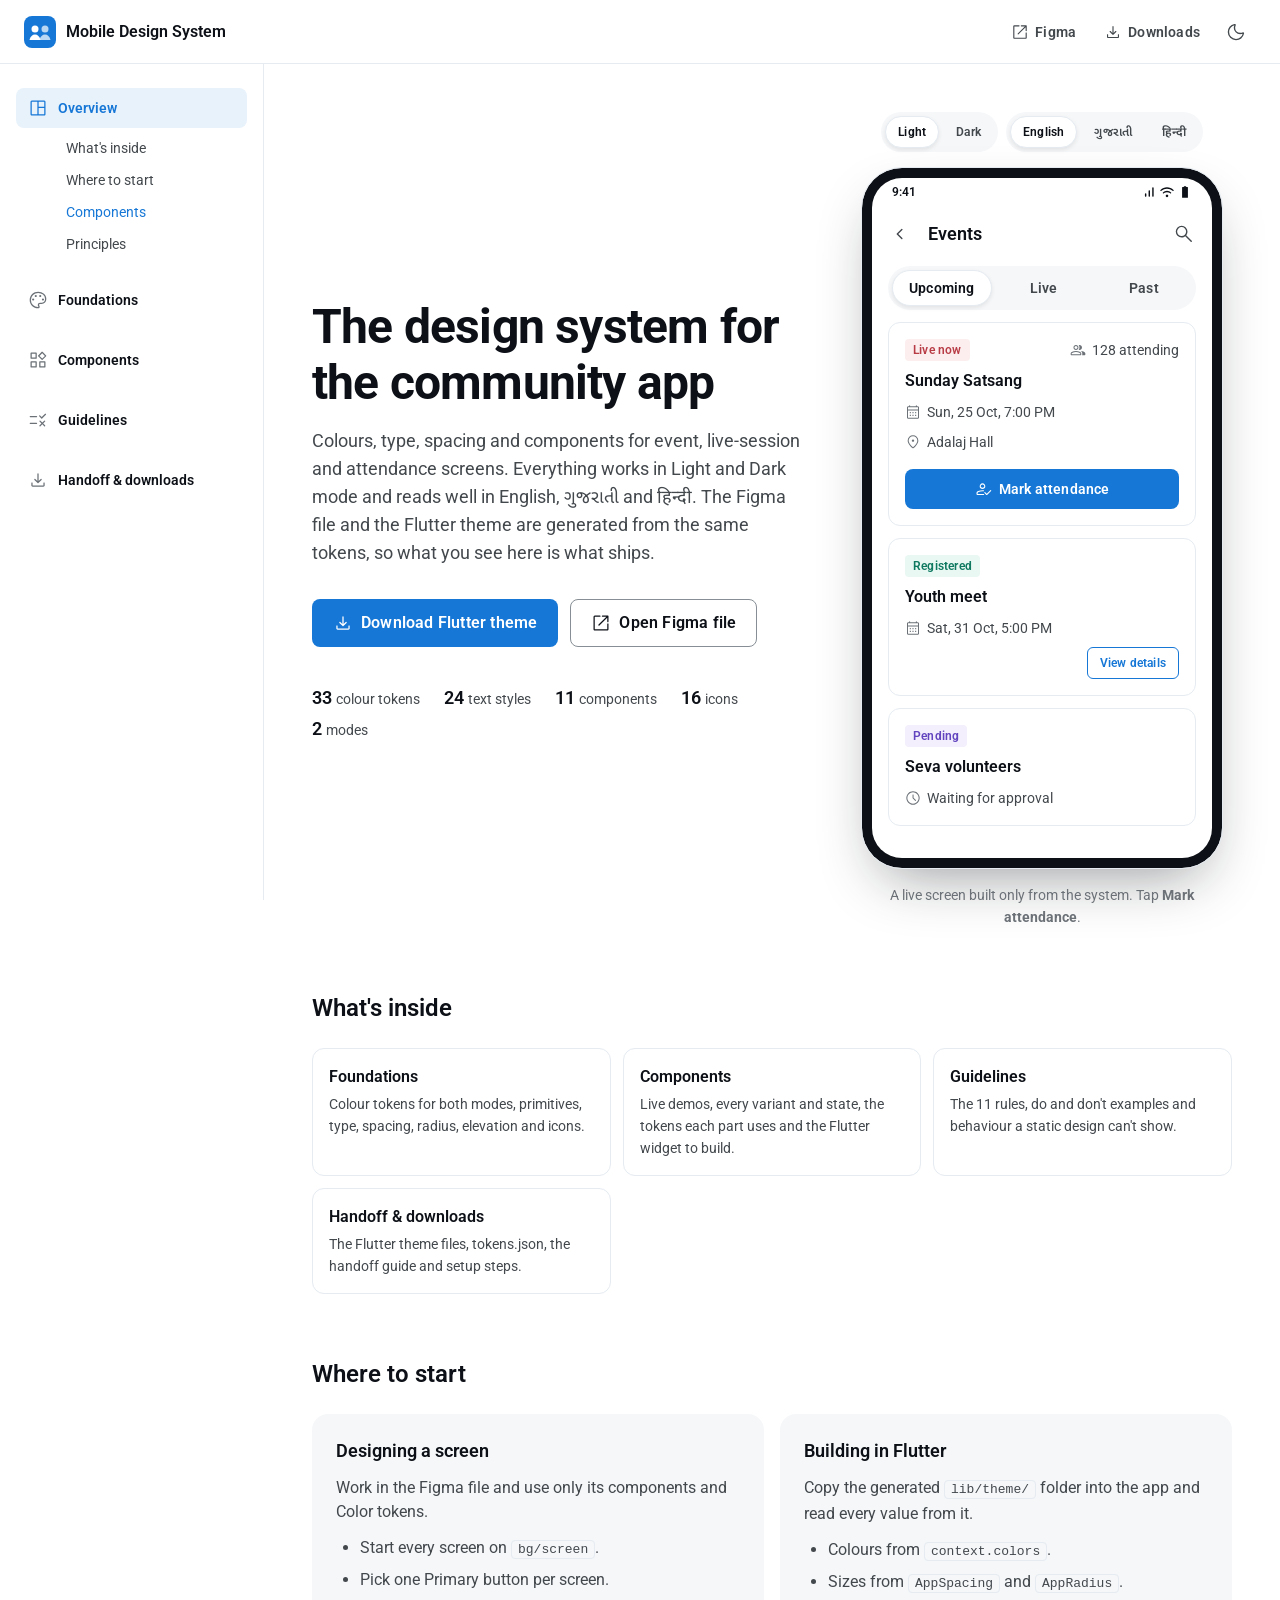
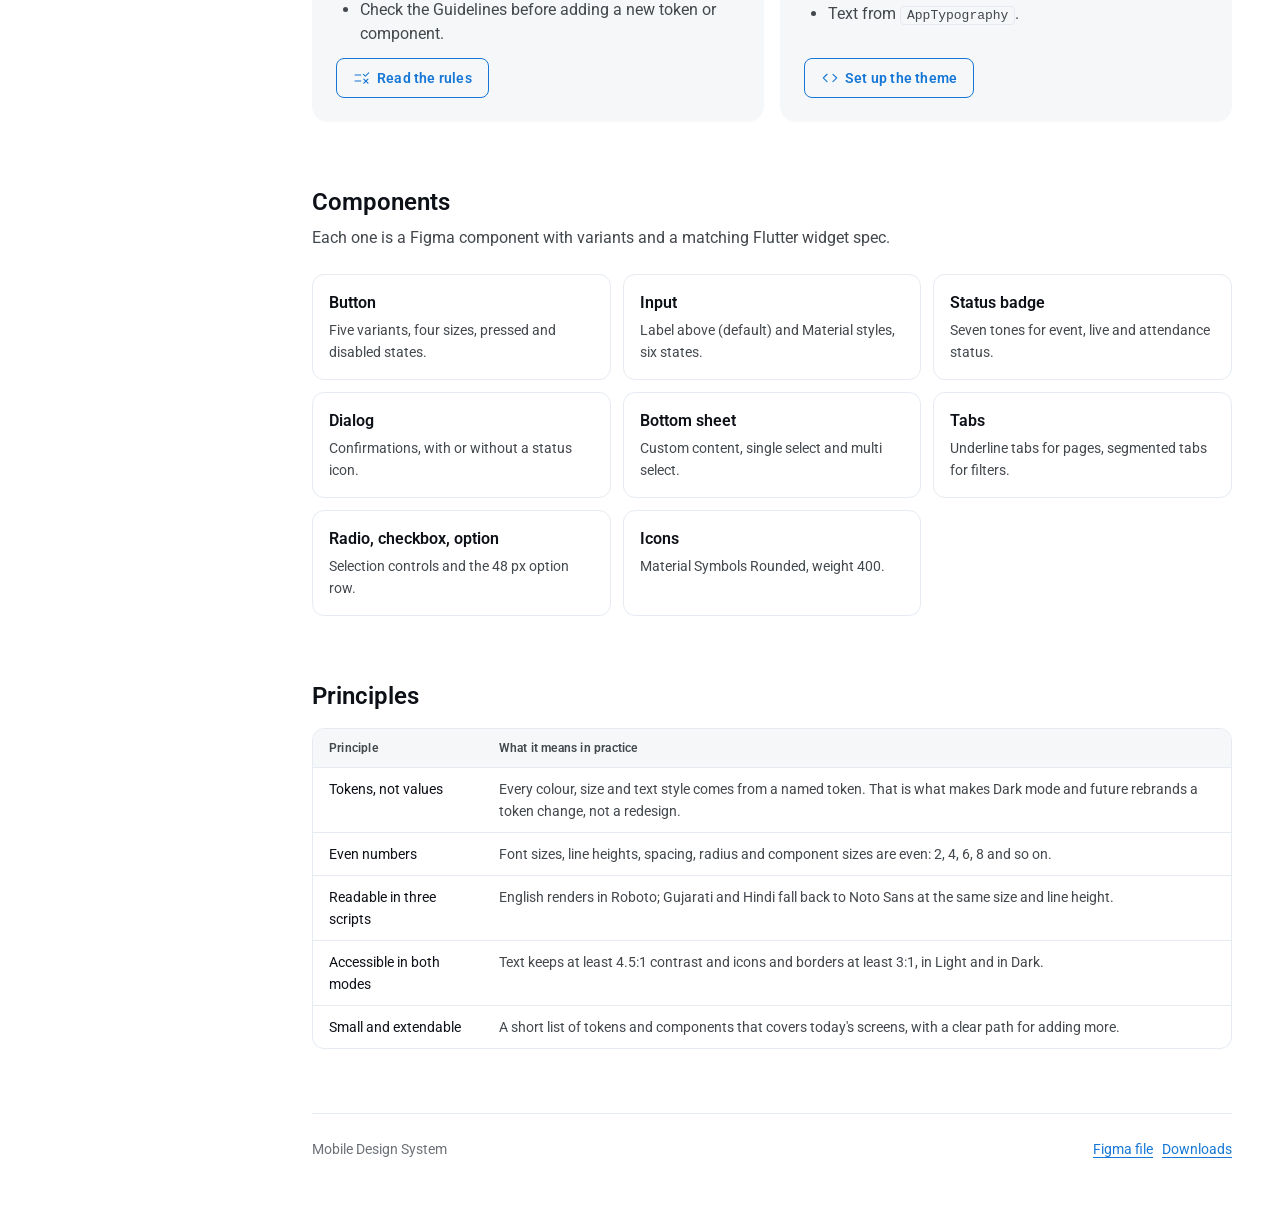
==== index.html @ 927e84a6 "Add design system site" ====
<!doctype html>
<html lang="en">
<head>
<meta charset="utf-8">
<meta name="viewport" content="width=device-width, initial-scale=1">
<title>Mobile Design System</title>
<meta name="description" content="The design system for the community app: tokens, components, rules and Flutter handoff.">
<meta name="theme-color" content="#FFFFFF" media="(prefers-color-scheme: light)">
<meta name="theme-color" content="#0D1117" media="(prefers-color-scheme: dark)">
<link rel="icon" href="assets/favicon.svg" type="image/svg+xml">
<link rel="stylesheet" href="assets/css/tokens.css">
<link rel="stylesheet" href="assets/css/site.css">
<script>(function(){var d=document.documentElement;try{var t=localStorage.getItem('ds-theme');if(t==='light'||t==='dark')d.setAttribute('data-theme',t);}catch(e){}var r=d.getAttribute('data-theme')||(window.matchMedia&&matchMedia('(prefers-color-scheme: dark)').matches?'dark':'light');d.setAttribute('data-theme-resolved',r);})();</script>
</head>
<body>
<a class="sr-only" href="#main">Skip to content</a>
<header class="topbar">
  <button class="icon-btn menu-btn" type="button" aria-label="Menu" aria-expanded="false" aria-controls="sidebar"><svg class="icon " viewBox="0 -960 960 960" aria-hidden="true" focusable="false"><path d="M150-240q-12.75 0-21.37-8.68-8.63-8.67-8.63-21.5 0-12.82 8.63-21.32 8.62-8.5 21.37-8.5h660q12.75 0 21.38 8.68 8.62 8.67 8.62 21.5 0 12.82-8.62 21.32-8.63 8.5-21.38 8.5H150Zm0-210q-12.75 0-21.37-8.68-8.63-8.67-8.63-21.5 0-12.82 8.63-21.32 8.62-8.5 21.37-8.5h660q12.75 0 21.38 8.68 8.62 8.67 8.62 21.5 0 12.82-8.62 21.32-8.63 8.5-21.38 8.5H150Zm0-210q-12.75 0-21.37-8.68-8.63-8.67-8.63-21.5 0-12.82 8.63-21.32 8.62-8.5 21.37-8.5h660q12.75 0 21.38 8.68 8.62 8.67 8.62 21.5 0 12.82-8.62 21.32-8.63 8.5-21.38 8.5H150Z"/></svg></button>
  <a class="brand" href="index.html"><svg class="brand-mark" viewBox="0 0 32 32" aria-hidden="true"><rect width="32" height="32" rx="8" fill="#1677D6"/><circle cx="11" cy="13" r="3.5" fill="#fff"/><circle cx="21" cy="13" r="3.5" fill="#fff" opacity=".7"/><path d="M5.5 24c.8-3.6 3-5.5 5.5-5.5s4.7 1.9 5.5 5.5z" fill="#fff"/><path d="M15.5 24c.8-3.6 3-5.5 5.5-5.5s4.7 1.9 5.5 5.5z" fill="#fff" opacity=".7"/></svg><span class="brand-name">Mobile Design System</span></a>
  <nav class="topbar-links" aria-label="Quick links">
    <a class="hide-sm" href="https://www.figma.com/design/JTvfvW2ahlDmuKujonnoyb/Mobile-Design-System" target="_blank" rel="noopener"><svg class="icon " viewBox="0 -960 960 960" aria-hidden="true" focusable="false"><path d="M180-120q-24 0-42-18t-18-42v-600q0-24 18-42t42-18h249q12.75 0 21.38 8.68 8.62 8.67 8.62 21.5 0 12.82-8.62 21.32-8.63 8.5-21.38 8.5H180v600h600v-249q0-12.75 8.68-21.38 8.67-8.62 21.5-8.62 12.82 0 21.32 8.62 8.5 8.63 8.5 21.38v249q0 24-18 42t-42 18H180Zm600-617L403-360q-9 9-21 8.5t-21-9.5q-9-9-9-21t9-21l377-377H549q-12.75 0-21.37-8.68-8.63-8.67-8.63-21.5 0-12.82 8.63-21.32 8.62-8.5 21.37-8.5h261q12.75 0 21.38 8.62Q840-822.75 840-810v261q0 12.75-8.68 21.37-8.67 8.63-21.5 8.63-12.82 0-21.32-8.63-8.5-8.62-8.5-21.37v-188Z"/></svg><span>Figma</span></a>
    <a href="handoff.html#downloads"><svg class="icon " viewBox="0 -960 960 960" aria-hidden="true" focusable="false"><path d="M469-327q-5-2-10-7L308-485q-9-9.27-8.5-21.64.5-12.36 9.11-21.36 9.39-9 21.89-9t21.5 9l98 99v-341q0-12.75 8.68-21.38 8.67-8.62 21.5-8.62 12.82 0 21.32 8.62 8.5 8.63 8.5 21.38v341l99-99q8.8-9 20.9-8.5 12.1.5 21.49 9.5 8.61 9 8.61 21.5t-9 21.5L501-334q-5 5-10.13 7-5.14 2-11 2-5.87 0-10.87-2ZM220-160q-24 0-42-18t-18-42v-113q0-12.75 8.68-21.38 8.67-8.62 21.5-8.62 12.82 0 21.32 8.62 8.5 8.63 8.5 21.38v113h520v-113q0-12.75 8.68-21.38 8.67-8.62 21.5-8.62 12.82 0 21.32 8.62 8.5 8.63 8.5 21.38v113q0 24-18 42t-42 18H220Z"/></svg><span>Downloads</span></a>
    <button class="icon-btn theme-btn" type="button" aria-label="Switch between light and dark"><svg class="icon when-light" viewBox="0 -960 960 960" aria-hidden="true" focusable="false"><path d="M480-120q-150 0-255-105T120-480q0-135 79.5-229T408-830q20-5 34-1t22 15q8 10 7.5 25t-8.5 35q-9 23-14 47t-5 49q0 90 63 153t153 63q25 0 48.5-4.5T754-461q22-8 38-7t26 9q10 8 13 23t-2 36q-27 121-121 200.5T480-120Zm0-60q109 0 190-67.5T771-406q-25 11-53.5 16.5T660-384q-115 0-195.5-80.5T384-660q0-24 5-51.5t18-62.5q-98 27-162.5 109.5T180-480q0 125 87.5 212.5T480-180Zm-4-297Z"/></svg><svg class="icon when-dark" viewBox="0 -960 960 960" aria-hidden="true" focusable="false"><path d="M579-380.76q41-40.77 41-99Q620-538 579.24-579q-40.77-41-99-41Q422-620 381-579.24q-41 40.77-41 99Q340-422 380.76-381q40.77 41 99 41Q538-340 579-380.76ZM338.5-338.5Q280-397 280-480t58.5-141.5Q397-680 480-680t141.5 58.5Q680-563 680-480t-58.5 141.5Q563-280 480-280t-141.5-58.5ZM70-450q-12.75 0-21.37-8.68-8.63-8.67-8.63-21.5 0-12.82 8.63-21.32Q57.25-510 70-510h100q12.75 0 21.38 8.68 8.62 8.67 8.62 21.5 0 12.82-8.62 21.32-8.63 8.5-21.38 8.5H70Zm720 0q-12.75 0-21.37-8.68-8.63-8.67-8.63-21.5 0-12.82 8.63-21.32 8.62-8.5 21.37-8.5h100q12.75 0 21.38 8.68 8.62 8.67 8.62 21.5 0 12.82-8.62 21.32-8.63 8.5-21.38 8.5H790ZM458.5-768.63Q450-777.25 450-790v-100q0-12.75 8.68-21.38 8.67-8.62 21.5-8.62 12.82 0 21.32 8.62 8.5 8.63 8.5 21.38v100q0 12.75-8.68 21.37-8.67 8.63-21.5 8.63-12.82 0-21.32-8.63Zm0 720Q450-57.25 450-70v-100q0-12.75 8.68-21.38 8.67-8.62 21.5-8.62 12.82 0 21.32 8.62 8.5 8.63 8.5 21.38v100q0 12.75-8.68 21.37-8.67 8.63-21.5 8.63-12.82 0-21.32-8.63ZM240-678l-57-56q-9-9-8.63-21.6.37-12.61 8.53-21.5 8.89-8.9 21.5-8.9 12.6 0 21.6 9l56 57q8 9 8 21t-8 20.5q-8 8.5-20.5 8.5t-21.5-8Zm494 495-56-57q-8-9-8-21.38 0-12.37 8.5-20.62 8.5-9 20.5-9t21 9l57 56q9 9 8.63 21.6-.37 12.61-8.53 21.5-8.89 8.9-21.5 8.9-12.6 0-21.6-9Zm-56-495q-9-9-9-21t9-21l56-57q9-9 21.6-8.63 12.61.37 21.5 8.53 8.9 8.89 8.9 21.5 0 12.6-9 21.6l-57 56q-8 8-20.36 8-12.37 0-21.64-8ZM182.9-182.9q-8.9-8.89-8.9-21.5 0-12.6 9-21.6l57-56q8.8-9 20.9-9 12.1 0 20.71 9 9.39 9 9.39 21t-9 21l-56 57q-9 9-21.6 8.63-12.61-.37-21.5-8.53ZM480-480Z"/></svg></button>
  </nav>
</header>
<div class="nav-scrim"></div>
<div class="layout">
  <aside class="sidebar" id="sidebar"><nav aria-label="Pages"><div class="nav-group"><a class="nav-page" href="index.html" aria-current="page"><svg class="icon " viewBox="0 -960 960 960" aria-hidden="true" focusable="false"><path d="M180-120q-24 0-42-18t-18-42v-600q0-24 18-42t42-18h600q24 0 42 18t18 42v600q0 24-18 42t-42 18H180Zm0-60h270v-600H180v600Zm330 0h270v-301H510v301Zm0-361h270v-239H510v239Z"/></svg>Overview</a><ul class="nav-sub"><li><a href="#inside">What&#x27;s inside</a></li><li><a href="#start">Where to start</a></li><li><a href="#components-list">Components</a></li><li><a href="#principles">Principles</a></li></ul></div><div class="nav-group"><a class="nav-page" href="foundations.html"><svg class="icon " viewBox="0 -960 960 960" aria-hidden="true" focusable="false"><path d="M480-80q-82 0-155-31.5t-127.5-86Q143-252 111.5-325T80-480q0-85 32-158t87.5-127q55.5-54 130-84.5T489-880q79 0 150 26.5T763.5-780q53.5 47 85 111.5T880-527q0 108-63 170.5T650-294h-75q-18 0-31 14t-13 31q0 27 14.5 46t14.5 44q0 38-21 58.5T480-80Zm0-400Zm-198 11q15-15 15-35t-15-35q-15-15-35-15t-35 15q-15 15-15 35t15 35q15 15 35 15t35-15Zm126-170q15-15 15-35t-15-35q-15-15-35-15t-35 15q-15 15-15 35t15 35q15 15 35 15t35-15Zm214 0q15-15 15-35t-15-35q-15-15-35-15t-35 15q-15 15-15 35t15 35q15 15 35 15t35-15Zm131 170q15-15 15-35t-15-35q-15-15-35-15t-35 15q-15 15-15 35t15 35q15 15 35 15t35-15ZM480-140q11 0 15.5-4.5T500-159q0-14-14.5-26T471-238q0-46 30-81t76-35h73q76 0 123-44.5T820-527q0-132-100-212.5T489-820q-146 0-247.5 98.5T140-480q0 141 99.5 240.5T480-140Z"/></svg>Foundations</a></div><div class="nav-group"><a class="nav-page" href="components.html"><svg class="icon " viewBox="0 -960 960 960" aria-hidden="true" focusable="false"><path d="M658-487 487-658q-5-5-7-10.13-2-5.14-2-11 0-5.87 2-10.87 2-5 7-10l171-171q5-5 10.13-7 5.14-2 11-2 5.87 0 10.87 2 5 2 10 7l171 171q5 5 7 10.13 2 5.14 2 11 0 5.87-2 10.87-2 5-7 10L700-487q-5 5-10.13 7-5.14 2-11 2-5.87 0-10.87-2-5-2-10-7Zm-538-81v-241q0-12.75 8.63-21.38Q137.25-839 150-839h241q12.75 0 21.38 8.62Q421-821.75 421-809v241q0 12.75-8.62 21.37Q403.75-538 391-538H150q-12.75 0-21.37-8.63Q120-555.25 120-568Zm418 418v-241q0-12.75 8.63-21.38Q555.25-421 568-421h241q12.75 0 21.38 8.62Q839-403.75 839-391v241q0 12.75-8.62 21.37Q821.75-120 809-120H568q-12.75 0-21.37-8.63Q538-137.25 538-150Zm-418 0v-241q0-12.75 8.63-21.38Q137.25-421 150-421h241q12.75 0 21.38 8.62Q421-403.75 421-391v241q0 12.75-8.62 21.37Q403.75-120 391-120H150q-12.75 0-21.37-8.63Q120-137.25 120-150Zm60-448h181v-181H180v181Zm502 51 129-129-129-129-129 129 129 129Zm-84 367h181v-181H598v181Zm-418 0h181v-181H180v181Zm181-418Zm192-78ZM361-361Zm237 0Z"/></svg>Components</a></div><div class="nav-group"><a class="nav-page" href="guidelines.html"><svg class="icon " viewBox="0 -960 960 960" aria-hidden="true" focusable="false"><path d="m687-271-90 90q-9 9-21 9t-21-9q-9-9-9-21t9-21l90-90-90-90q-9-9-9-21t9-21q9-9 21-9t21 9l90 90 90-90q9-9 21-9t21 9q9 9 9 21t-9 21l-90 90 90 90q9 9 9 21t-9 21q-9 9-21 9t-21-9l-90-90Zm-28-348 158-158q9-9 21-8.5t21 9.5q9 9 9 21t-9 21L680-555q-9 9-21 9t-21-9L538-655q-9-9-9-21t9-21q9-9 21-8.5t21 8.5l79 78ZM110-350h300q13 0 21.5 8.5T440-320q0 13-8.5 21.5T410-290H110q-13 0-21.5-8.5T80-320q0-13 8.5-21.5T110-350Zm0-320h300q13 0 21.5 8.5T440-640q0 13-8.5 21.5T410-610H110q-13 0-21.5-8.5T80-640q0-13 8.5-21.5T110-670Z"/></svg>Guidelines</a></div><div class="nav-group"><a class="nav-page" href="handoff.html"><svg class="icon " viewBox="0 -960 960 960" aria-hidden="true" focusable="false"><path d="M469-327q-5-2-10-7L308-485q-9-9.27-8.5-21.64.5-12.36 9.11-21.36 9.39-9 21.89-9t21.5 9l98 99v-341q0-12.75 8.68-21.38 8.67-8.62 21.5-8.62 12.82 0 21.32 8.62 8.5 8.63 8.5 21.38v341l99-99q8.8-9 20.9-8.5 12.1.5 21.49 9.5 8.61 9 8.61 21.5t-9 21.5L501-334q-5 5-10.13 7-5.14 2-11 2-5.87 0-10.87-2ZM220-160q-24 0-42-18t-18-42v-113q0-12.75 8.68-21.38 8.67-8.62 21.5-8.62 12.82 0 21.32 8.62 8.5 8.63 8.5 21.38v113h520v-113q0-12.75 8.68-21.38 8.67-8.62 21.5-8.62 12.82 0 21.32 8.62 8.5 8.63 8.5 21.38v113q0 24-18 42t-42 18H220Z"/></svg>Handoff &amp; downloads</a></div></nav></aside>
  <main class="content" id="main"><div class="page-wide">
<div class="hero"><div><h1>The design system for the community app</h1><p class="lede">Colours, type, spacing and components for event, live-session and attendance screens. Everything works in Light and Dark mode and reads well in English, ગુજરાતી and हिन्दी. The Figma file and the Flutter theme are generated from the same tokens, so what you see here is what ships.</p><div class="hero-cta"><a class="c-btn c-btn--primary" href="downloads/design_system_theme.zip" download><svg class="icon " viewBox="0 -960 960 960" aria-hidden="true" focusable="false"><path d="M469-327q-5-2-10-7L308-485q-9-9.27-8.5-21.64.5-12.36 9.11-21.36 9.39-9 21.89-9t21.5 9l98 99v-341q0-12.75 8.68-21.38 8.67-8.62 21.5-8.62 12.82 0 21.32 8.62 8.5 8.63 8.5 21.38v341l99-99q8.8-9 20.9-8.5 12.1.5 21.49 9.5 8.61 9 8.61 21.5t-9 21.5L501-334q-5 5-10.13 7-5.14 2-11 2-5.87 0-10.87-2ZM220-160q-24 0-42-18t-18-42v-113q0-12.75 8.68-21.38 8.67-8.62 21.5-8.62 12.82 0 21.32 8.62 8.5 8.63 8.5 21.38v113h520v-113q0-12.75 8.68-21.38 8.67-8.62 21.5-8.62 12.82 0 21.32 8.62 8.5 8.63 8.5 21.38v113q0 24-18 42t-42 18H220Z"/></svg><span>Download Flutter theme</span></a><a class="c-btn c-btn--neutral" href="https://www.figma.com/design/JTvfvW2ahlDmuKujonnoyb/Mobile-Design-System" target="_blank" rel="noopener"><svg class="icon " viewBox="0 -960 960 960" aria-hidden="true" focusable="false"><path d="M180-120q-24 0-42-18t-18-42v-600q0-24 18-42t42-18h249q12.75 0 21.38 8.68 8.62 8.67 8.62 21.5 0 12.82-8.62 21.32-8.63 8.5-21.38 8.5H180v600h600v-249q0-12.75 8.68-21.38 8.67-8.62 21.5-8.62 12.82 0 21.32 8.62 8.5 8.63 8.5 21.38v249q0 24-18 42t-42 18H180Zm600-617L403-360q-9 9-21 8.5t-21-9.5q-9-9-9-21t9-21l377-377H549q-12.75 0-21.37-8.68-8.63-8.67-8.63-21.5 0-12.82 8.63-21.32 8.62-8.5 21.37-8.5h261q12.75 0 21.38 8.62Q840-822.75 840-810v261q0 12.75-8.68 21.37-8.67 8.63-21.5 8.63-12.82 0-21.32-8.63-8.5-8.62-8.5-21.37v-188Z"/></svg><span>Open Figma file</span></a></div><ul class="hero-facts"><li><b>33</b>colour tokens</li><li><b>24</b>text styles</li><li><b>11</b>components</li><li><b>16</b>icons</li><li><b>2</b>modes</li></ul></div><div class="phone-wrap"><div class="phone-controls"><div class="c-seg is-auto is-compact mode-switch" role="tablist" aria-label="Preview mode" data-target="#phone"><button class="c-seg-item" type="button" role="tab" data-mode="light" aria-selected="true">Light</button><button class="c-seg-item" type="button" role="tab" data-mode="dark" aria-selected="false">Dark</button></div><div class="c-seg is-auto is-compact" role="tablist" aria-label="Preview language" data-target="#phone"><button class="c-seg-item" type="button" role="tab" data-lang="en" aria-selected="true">English</button><button class="c-seg-item" type="button" role="tab" data-lang="gu" aria-selected="false">ગુજરાતી</button><button class="c-seg-item" type="button" role="tab" data-lang="hi" aria-selected="false">हिन्दी</button></div></div><div class="phone"><div class="stage" id="phone" lang="en"><div class="status"><span>9:41</span><span><svg class="icon " viewBox="0 -960 960 960" aria-hidden="true" focusable="false"><path d="M214.5-174.58Q200-189.17 200-210v-140q0-20.83 14.62-35.42Q229.24-400 250.12-400q20.88 0 35.38 14.58Q300-370.83 300-350v140q0 20.83-14.62 35.42Q270.76-160 249.88-160q-20.88 0-35.38-14.58Zm250 0Q450-189.17 450-210v-340q0-20.83 14.62-35.42Q479.24-600 500.12-600q20.88 0 35.38 14.58Q550-570.83 550-550v340q0 20.83-14.62 35.42Q520.76-160 499.88-160q-20.88 0-35.38-14.58Zm250 0Q700-189.17 700-210v-540q0-20.83 14.62-35.42Q729.24-800 750.12-800q20.88 0 35.38 14.58Q800-770.83 800-750v540q0 20.83-14.62 35.42Q770.76-160 749.88-160q-20.88 0-35.38-14.58Z"/></svg><svg class="icon " viewBox="0 -960 960 960" aria-hidden="true" focusable="false"><path d="M417-154q-27-27-27-63t27-63q27-27 63-27t63 27q27 27 27 63t-27 63q-27 27-63 27t-63-27Zm209-378.5Q694-505 757-451q14 12 15 30.5T759-388q-14 14-32 13t-33-13q-53-44-106.5-63T480-470q-54 0-107.5 19T266-388q-15 12-33 13t-32-13q-14-14-13-32.5t15-30.5q63-54 131-81.5T480-560q78 0 146 27.5Zm95.5-219Q835-703 926-622q14 13 15.5 31.5T929-558q-14 14-33.5 13.5T861-558q-83-70-178-111t-203-41q-108 0-203 41T99-558q-15 13-34 13.5T32-558q-14-14-13-32.5T34-622q91-81 204.5-129.5T480-800q128 0 241.5 48.5Z"/></svg><svg class="icon " viewBox="0 -960 960 960" aria-hidden="true" focusable="false"><path d="M310-80q-12.75 0-21.37-8.63Q280-97.25 280-110v-676q0-12.75 8.63-21.38Q297.25-816 310-816h90v-34q0-12.75 8.63-21.38Q417.25-880 430-880h100q12.75 0 21.38 8.62Q560-862.75 560-850v34h90q12.75 0 21.38 8.62Q680-798.75 680-786v676q0 12.75-8.62 21.37Q662.75-80 650-80H310Z"/></svg></span></div><div class="stage-bar"><button class="icon-btn" type="button" aria-label="Back"><svg class="icon " viewBox="0 -960 960 960" aria-hidden="true" focusable="false"><path d="m406-481 177 177q9 9 8.5 21t-9.5 21q-9 9-21.5 9t-21.5-9L341-460q-5-5-7-10t-2-11q0-6 2-11t7-10l199-199q9-9 21.5-9t21.5 9q9 9 9 21.5t-9 21.5L406-481Z"/></svg></button><span class="t" data-i18n="events">Events</span><button class="icon-btn" type="button" aria-label="Search"><svg class="icon " viewBox="0 -960 960 960" aria-hidden="true" focusable="false"><path d="M378-329q-108.16 0-183.08-75Q120-479 120-585t75-181q75-75 181.5-75t181 75Q632-691 632-584.85 632-542 618-502q-14 40-42 75l242 240q9 8.56 9 21.78T818-143q-9 9-22.22 9-13.22 0-21.78-9L533-384q-30 26-69.96 40.5Q423.08-329 378-329Zm-1-60q81.25 0 138.13-57.5Q572-504 572-585t-56.87-138.5Q458.25-781 377-781q-82.08 0-139.54 57.5Q180-666 180-585t57.46 138.5Q294.92-389 377-389Z"/></svg></button></div><div class="stage-body" style="padding-top:4px"><div class="c-seg" role="tablist" aria-label="Event filter"><button class="c-seg-item" role="tab" type="button" aria-selected="true" data-i18n="upcoming">Upcoming</button><button class="c-seg-item" role="tab" type="button" aria-selected="false" tabindex="-1" data-i18n="live">Live</button><button class="c-seg-item" role="tab" type="button" aria-selected="false" tabindex="-1" data-i18n="past">Past</button></div><div class="c-card"><div class="row"><span class="c-badge" data-tone="error"><span data-i18n="liveNow">Live now</span></span><span class="meta"><svg class="icon " viewBox="0 -960 960 960" aria-hidden="true" focusable="false"><path d="M38-254q0-35 18-63.5t50-42.5q73-32 131.5-46T358-420q62 0 120 14t131 46q32 14 50.5 42.5T678-254v34q0 25-17.5 42.5T618-160H98q-25 0-42.5-17.5T38-220v-34Zm824 94H724q5-15 9.5-29.5T738-220v-34q0-63-29-101.5T622-420q69 8 130 22t99 34q33 19 52 47t19 63v34q0 25-17.5 42.5T862-160ZM250-523q-42-42-42-108t42-108q42-42 108-42t108 42q42 42 42 108t-42 108q-42 42-108 42t-108-42Zm426 0q-42 42-108 42-11 0-24.5-1.5T519-488q24-25 36.5-61.5T568-631q0-45-12.5-79.5T519-774q11-3 24.5-5t24.5-2q66 0 108 42t42 108q0 66-42 108ZM98-220h520v-34q0-16-9.5-31T585-306q-72-32-121-43t-106-11q-57 0-106.5 11T130-306q-14 6-23 21t-9 31v34Zm324.5-346.5Q448-592 448-631t-25.5-64.5Q397-721 358-721t-64.5 25.5Q268-670 268-631t25.5 64.5Q319-541 358-541t64.5-25.5ZM358-220Zm0-411Z"/></svg><span data-i18n="attendees">128 attending</span></span></div><div class="t" data-i18n="satsang">Sunday Satsang</div><div class="meta"><svg class="icon " viewBox="0 -960 960 960" aria-hidden="true" focusable="false"><path d="M180-80q-24 0-42-18t-18-42v-620q0-24 18-42t42-18h65v-28q0-13.6 9-22.8 9-9.2 23.02-9.2t23.5 9.2Q310-861.6 310-848v28h340v-28q0-13.6 9-22.8 9-9.2 23.02-9.2t23.5 9.2Q715-861.6 715-848v28h65q24 0 42 18t18 42v620q0 24-18 42t-42 18H180Zm0-60h600v-430H180v430Zm0-490h600v-130H180v130Zm0 0v-130 130Zm300 230q-17 0-28.5-11.5T440-440q0-17 11.5-28.5T480-480q17 0 28.5 11.5T520-440q0 17-11.5 28.5T480-400Zm-188.5-11.5Q280-423 280-440t11.5-28.5Q303-480 320-480t28.5 11.5Q360-457 360-440t-11.5 28.5Q337-400 320-400t-28.5-11.5ZM640-400q-17 0-28.5-11.5T600-440q0-17 11.5-28.5T640-480q17 0 28.5 11.5T680-440q0 17-11.5 28.5T640-400ZM480-240q-17 0-28.5-11.5T440-280q0-17 11.5-28.5T480-320q17 0 28.5 11.5T520-280q0 17-11.5 28.5T480-240Zm-188.5-11.5Q280-263 280-280t11.5-28.5Q303-320 320-320t28.5 11.5Q360-297 360-280t-11.5 28.5Q337-240 320-240t-28.5-11.5ZM640-240q-17 0-28.5-11.5T600-280q0-17 11.5-28.5T640-320q17 0 28.5 11.5T680-280q0 17-11.5 28.5T640-240Z"/></svg><span data-i18n="satsangWhen">Sun, 25 Oct, 7:00 PM</span></div><div class="meta"><svg class="icon " viewBox="0 -960 960 960" aria-hidden="true" focusable="false"><path d="M480-159q133-121 196.5-219.5T740-552q0-118-75.5-193T480-820q-109 0-184.5 75T220-552q0 75 65 173.5T480-159Zm-21.5 55.5Q448-107 440-115q-42-38-91-87.5T258-309q-42-57-70-119t-28-124q0-150 96.5-239T480-880q127 0 223.5 89T800-552q0 62-28 124t-70 119q-42 57-91 106.5T520-115q-8 8-18.5 11.5T480-100q-11 0-21.5-3.5ZM480-560Zm49.5 49.5Q550-531 550-560t-20.5-49.5Q509-630 480-630t-49.5 20.5Q410-589 410-560t20.5 49.5Q451-490 480-490t49.5-20.5Z"/></svg><span data-i18n="hall">Adalaj Hall</span></div><button class="c-btn c-btn--primary c-btn--md c-btn--block" type="button" data-open="phone-dialog" style="margin-top:8px"><svg class="icon " viewBox="0 -960 960 960" aria-hidden="true" focusable="false"><path d="M140-160q-24.75 0-42.37-17.63Q80-195.25 80-220v-34q0-34 17-62.5t51-43.5q72-32 132-46t120-14q14 0 29 .75t27 2.25q12.12 1.55 20.56 11.64 8.44 10.08 6.44 22.5-2 10.86-11.5 18.36T450-358q-14-1-27-1.5t-23-.5q-58 0-105.5 10.5T172-306q-17 8-24.5 23t-7.5 29v34h319q12.75 0 21.38 8.68 8.62 8.67 8.62 21.5 0 12.82-8.62 21.32-8.63 8.5-21.38 8.5H140Zm485-68 192-192q9-9 21-9t21 9q9 9 9 21t-9 21L646-165q-9 9-21 9t-21-9l-99-99q-9-9-9-21t9-21q9-9 21-9t21 9l78 78ZM292-524q-42-42-42-108t42-108q42-42 108-42t108 42q42 42 42 108t-42 108q-42 42-108 42t-108-42Zm153 290Zm19.5-333.5Q490-593 490-632t-25.5-64.5Q439-722 400-722t-64.5 25.5Q310-671 310-632t25.5 64.5Q361-542 400-542t64.5-25.5ZM400-632Z"/></svg><span data-i18n="mark">Mark attendance</span></button></div><div class="c-card"><div class="row"><span class="c-badge" data-tone="success"><span data-i18n="registered">Registered</span></span></div><div class="t" data-i18n="youth">Youth meet</div><div class="meta"><svg class="icon " viewBox="0 -960 960 960" aria-hidden="true" focusable="false"><path d="M180-80q-24 0-42-18t-18-42v-620q0-24 18-42t42-18h65v-28q0-13.6 9-22.8 9-9.2 23.02-9.2t23.5 9.2Q310-861.6 310-848v28h340v-28q0-13.6 9-22.8 9-9.2 23.02-9.2t23.5 9.2Q715-861.6 715-848v28h65q24 0 42 18t18 42v620q0 24-18 42t-42 18H180Zm0-60h600v-430H180v430Zm0-490h600v-130H180v130Zm0 0v-130 130Zm300 230q-17 0-28.5-11.5T440-440q0-17 11.5-28.5T480-480q17 0 28.5 11.5T520-440q0 17-11.5 28.5T480-400Zm-188.5-11.5Q280-423 280-440t11.5-28.5Q303-480 320-480t28.5 11.5Q360-457 360-440t-11.5 28.5Q337-400 320-400t-28.5-11.5ZM640-400q-17 0-28.5-11.5T600-440q0-17 11.5-28.5T640-480q17 0 28.5 11.5T680-440q0 17-11.5 28.5T640-400ZM480-240q-17 0-28.5-11.5T440-280q0-17 11.5-28.5T480-320q17 0 28.5 11.5T520-280q0 17-11.5 28.5T480-240Zm-188.5-11.5Q280-263 280-280t11.5-28.5Q303-320 320-320t28.5 11.5Q360-297 360-280t-11.5 28.5Q337-240 320-240t-28.5-11.5ZM640-240q-17 0-28.5-11.5T600-280q0-17 11.5-28.5T640-320q17 0 28.5 11.5T680-280q0 17-11.5 28.5T640-240Z"/></svg><span data-i18n="youthWhen">Sat, 31 Oct, 5:00 PM</span></div><div class="row"><span></span><button class="c-btn c-btn--outline c-btn--sm" type="button"><span data-i18n="details">View details</span></button></div></div><div class="c-card"><div class="row"><span class="c-badge" data-tone="pending"><span data-i18n="pending">Pending</span></span></div><div class="t" data-i18n="seva">Seva volunteers</div><div class="meta"><svg class="icon " viewBox="0 -960 960 960" aria-hidden="true" focusable="false"><path d="M513-492v-171q0-13-8.5-21.5T483-693q-13 0-21.5 8.5T453-663v183q0 6 2 11t6 10l144 149q9 10 22.5 9.5T650-310q9-9 9-22t-9-22L513-492ZM480-80q-82 0-155-31.5t-127.5-86Q143-252 111.5-325T80-480q0-82 31.5-155t86-127.5Q252-817 325-848.5T480-880q82 0 155 31.5t127.5 86Q817-708 848.5-635T880-480q0 82-31.5 155t-86 127.5Q708-143 635-111.5T480-80Zm0-400Zm0 340q140 0 240-100t100-240q0-140-100-240T480-820q-140 0-240 100T140-480q0 140 100 240t240 100Z"/></svg><span data-i18n="sevaNote">Waiting for approval</span></div></div></div><div class="scrim"></div><div class="c-dialog has-icon" id="phone-dialog" role="dialog" aria-modal="true" aria-labelledby="pd-t"><div class="c-dialog-icon" data-tone="success"><svg class="icon " viewBox="0 -960 960 960" aria-hidden="true" focusable="false"><path d="m421-389-98-98q-9-9-22-9t-23 10q-9 9-9 22t9 22l122 123q9 9 21 9t21-9l239-239q10-10 10-23t-10-23q-10-9-23.5-8.5T635-603L421-389Zm59 309q-82 0-155-31.5t-127.5-86Q143-252 111.5-325T80-480q0-83 31.5-156t86-127Q252-817 325-848.5T480-880q83 0 156 31.5T763-763q54 54 85.5 127T880-480q0 82-31.5 155T763-197.5q-54 54.5-127 86T480-80Zm0-60q142 0 241-99.5T820-480q0-142-99-241t-241-99q-141 0-240.5 99T140-480q0 141 99.5 240.5T480-140Zm0-340Z"/></svg></div><div class="c-dialog-text"><h3 id="pd-t" data-i18n="marked">Attendance marked</h3><p data-i18n="markedBody">You are checked in for Sunday Satsang.</p></div><div class="c-actions" style="justify-content:center"><button class="c-btn c-btn--primary c-btn--md" type="button" data-close><span data-i18n="done">Done</span></button></div></div></div></div><p class="small muted" style="margin:0;text-align:center">A live screen built only from the system. Tap <b>Mark attendance</b>.</p></div></div><section class="section" id="inside"><h2>What's inside</h2><div class="comp-list"><a class="comp-link" href="foundations.html"><b>Foundations</b><span>Colour tokens for both modes, primitives, type, spacing, radius, elevation and icons.</span></a><a class="comp-link" href="components.html"><b>Components</b><span>Live demos, every variant and state, the tokens each part uses and the Flutter widget to build.</span></a><a class="comp-link" href="guidelines.html"><b>Guidelines</b><span>The 11 rules, do and don't examples and behaviour a static design can't show.</span></a><a class="comp-link" href="handoff.html"><b>Handoff & downloads</b><span>The Flutter theme files, tokens.json, the handoff guide and setup steps.</span></a></div></section><section class="section" id="start"><h2>Where to start</h2><div class="paths"><div class="path"><h3>Designing a screen</h3><p>Work in the Figma file and use only its components and Color tokens.</p><ul><li>Start every screen on <code>bg/screen</code>.</li><li>Pick one Primary button per screen.</li><li>Check the Guidelines before adding a new token or component.</li></ul><a class="c-btn c-btn--outline c-btn--md" href="guidelines.html"><svg class="icon " viewBox="0 -960 960 960" aria-hidden="true" focusable="false"><path d="m687-271-90 90q-9 9-21 9t-21-9q-9-9-9-21t9-21l90-90-90-90q-9-9-9-21t9-21q9-9 21-9t21 9l90 90 90-90q9-9 21-9t21 9q9 9 9 21t-9 21l-90 90 90 90q9 9 9 21t-9 21q-9 9-21 9t-21-9l-90-90Zm-28-348 158-158q9-9 21-8.5t21 9.5q9 9 9 21t-9 21L680-555q-9 9-21 9t-21-9L538-655q-9-9-9-21t9-21q9-9 21-8.5t21 8.5l79 78ZM110-350h300q13 0 21.5 8.5T440-320q0 13-8.5 21.5T410-290H110q-13 0-21.5-8.5T80-320q0-13 8.5-21.5T110-350Zm0-320h300q13 0 21.5 8.5T440-640q0 13-8.5 21.5T410-610H110q-13 0-21.5-8.5T80-640q0-13 8.5-21.5T110-670Z"/></svg><span>Read the rules</span></a></div><div class="path"><h3>Building in Flutter</h3><p>Copy the generated <code>lib/theme/</code> folder into the app and read every value from it.</p><ul><li>Colours from <code>context.colors</code>.</li><li>Sizes from <code>AppSpacing</code> and <code>AppRadius</code>.</li><li>Text from <code>AppTypography</code>.</li></ul><a class="c-btn c-btn--outline c-btn--md" href="handoff.html#setup"><svg class="icon " viewBox="0 -960 960 960" aria-hidden="true" focusable="false"><path d="m166-482 176 176q9 9 8.5 21t-9.5 21q-9 9-21.5 9t-21.5-9L101-461q-5-5-7-10t-2-11q0-6 2-11t7-10l200-200q9-9 21.5-9t21.5 9q9 9 9 21.5t-9 21.5L166-482Zm628 0L618-658q-9-9-8.5-21t9.5-21q9-9 21.5-9t21.5 9l197 197q5 5 7 10t2 11q0 6-2 11t-7 10L659-261q-9 9-21 8.5t-21-9.5q-9-9-9-21.5t9-21.5l177-177Z"/></svg><span>Set up the theme</span></a></div></div></section><section class="section" id="components-list"><h2>Components</h2><p class="section-intro">Each one is a Figma component with variants and a matching Flutter widget spec.</p><div class="comp-list"><a class="comp-link" href="components.html#button"><b>Button</b><span>Five variants, four sizes, pressed and disabled states.</span></a><a class="comp-link" href="components.html#input"><b>Input</b><span>Label above (default) and Material styles, six states.</span></a><a class="comp-link" href="components.html#badge"><b>Status badge</b><span>Seven tones for event, live and attendance status.</span></a><a class="comp-link" href="components.html#dialog"><b>Dialog</b><span>Confirmations, with or without a status icon.</span></a><a class="comp-link" href="components.html#sheet"><b>Bottom sheet</b><span>Custom content, single select and multi select.</span></a><a class="comp-link" href="components.html#tabs"><b>Tabs</b><span>Underline tabs for pages, segmented tabs for filters.</span></a><a class="comp-link" href="components.html#selection"><b>Radio, checkbox, option</b><span>Selection controls and the 48 px option row.</span></a><a class="comp-link" href="foundations.html#icons"><b>Icons</b><span>Material Symbols Rounded, weight 400.</span></a></div></section><section class="section" id="principles"><h2>Principles</h2><div class="table-wrap"><table class=""><thead><tr><th scope="col">Principle</th><th scope="col">What it means in practice</th></tr></thead><tbody><tr><td>Tokens, not values</td><td>Every colour, size and text style comes from a named token. That is what makes Dark mode and future rebrands a token change, not a redesign.</td></tr><tr><td>Even numbers</td><td>Font sizes, line heights, spacing, radius and component sizes are even: 2, 4, 6, 8 and so on.</td></tr><tr><td>Readable in three scripts</td><td>English renders in Roboto; Gujarati and Hindi fall back to Noto Sans at the same size and line height.</td></tr><tr><td>Accessible in both modes</td><td>Text keeps at least 4.5:1 contrast and icons and borders at least 3:1, in Light and in Dark.</td></tr><tr><td>Small and extendable</td><td>A short list of tokens and components that covers today's screens, with a clear path for adding more.</td></tr></tbody></table></div></section>
<footer class="footer"><span>Mobile Design System</span><span><a href="https://www.figma.com/design/JTvfvW2ahlDmuKujonnoyb/Mobile-Design-System" target="_blank" rel="noopener">Figma file</a> &nbsp; <a href="handoff.html#downloads">Downloads</a></span></footer>
  </div></main>
</div>
<script src="assets/js/site.js" defer></script>
</body>
</html>
---- assets/css/tokens.css ----
/* Design tokens — generated from tokens.json (Figma — Mobile Design System (JTvfvW2ahlDmuKujonnoyb), exported 2026-10-20). Do not edit by hand. */
@font-face { font-family: "Roboto"; font-style: normal; font-weight: 400; font-display: swap; src: url("../fonts/roboto-400.woff2") format("woff2"); unicode-range: U+0000-00FF, U+0131, U+0152-0153, U+02BB-02BC, U+02C6, U+02DA, U+02DC, U+0304, U+0308, U+0329, U+2000-206F, U+20AC, U+2122, U+2191, U+2193, U+2212, U+2215, U+FEFF, U+FFFD; }
@font-face { font-family: "Noto Sans Gujarati"; font-style: normal; font-weight: 400; font-display: swap; src: url("../fonts/noto-sans-gujarati-400.woff2") format("woff2"); unicode-range: U+0951-0952, U+0964-0965, U+0A80-0AFF, U+200C-200D, U+20B9, U+25CC, U+A830-A839; }
@font-face { font-family: "Noto Sans Devanagari"; font-style: normal; font-weight: 400; font-display: swap; src: url("../fonts/noto-sans-devanagari-400.woff2") format("woff2"); unicode-range: U+0900-097F, U+1CD0-1CF9, U+200C-200D, U+20A8, U+20B9, U+20F0, U+25CC, U+A830-A839, U+A8E0-A8FF, U+11B00-11B09; }
@font-face { font-family: "Roboto"; font-style: normal; font-weight: 600; font-display: swap; src: url("../fonts/roboto-600.woff2") format("woff2"); unicode-range: U+0000-00FF, U+0131, U+0152-0153, U+02BB-02BC, U+02C6, U+02DA, U+02DC, U+0304, U+0308, U+0329, U+2000-206F, U+20AC, U+2122, U+2191, U+2193, U+2212, U+2215, U+FEFF, U+FFFD; }
@font-face { font-family: "Noto Sans Gujarati"; font-style: normal; font-weight: 600; font-display: swap; src: url("../fonts/noto-sans-gujarati-600.woff2") format("woff2"); unicode-range: U+0951-0952, U+0964-0965, U+0A80-0AFF, U+200C-200D, U+20B9, U+25CC, U+A830-A839; }
@font-face { font-family: "Noto Sans Devanagari"; font-style: normal; font-weight: 600; font-display: swap; src: url("../fonts/noto-sans-devanagari-600.woff2") format("woff2"); unicode-range: U+0900-097F, U+1CD0-1CF9, U+200C-200D, U+20A8, U+20B9, U+20F0, U+25CC, U+A830-A839, U+A8E0-A8FF, U+11B00-11B09; }
@font-face { font-family: "Roboto"; font-style: normal; font-weight: 700; font-display: swap; src: url("../fonts/roboto-700.woff2") format("woff2"); unicode-range: U+0000-00FF, U+0131, U+0152-0153, U+02BB-02BC, U+02C6, U+02DA, U+02DC, U+0304, U+0308, U+0329, U+2000-206F, U+20AC, U+2122, U+2191, U+2193, U+2212, U+2215, U+FEFF, U+FFFD; }
@font-face { font-family: "Noto Sans Gujarati"; font-style: normal; font-weight: 700; font-display: swap; src: url("../fonts/noto-sans-gujarati-700.woff2") format("woff2"); unicode-range: U+0951-0952, U+0964-0965, U+0A80-0AFF, U+200C-200D, U+20B9, U+25CC, U+A830-A839; }
@font-face { font-family: "Noto Sans Devanagari"; font-style: normal; font-weight: 700; font-display: swap; src: url("../fonts/noto-sans-devanagari-700.woff2") format("woff2"); unicode-range: U+0900-097F, U+1CD0-1CF9, U+200C-200D, U+20A8, U+20B9, U+20F0, U+25CC, U+A830-A839, U+A8E0-A8FF, U+11B00-11B09; }
:root {
  --font-base: "Roboto", "Noto Sans Gujarati", "Noto Sans Devanagari", system-ui, -apple-system, "Segoe UI", sans-serif;
  --font-mono: ui-monospace, "SFMono-Regular", "SF Mono", Menlo, Consolas, monospace;
  --space-0: 0px;
  --space-2: 2px;
  --space-4: 4px;
  --space-6: 6px;
  --space-8: 8px;
  --space-10: 10px;
  --space-12: 12px;
  --space-16: 16px;
  --space-20: 20px;
  --space-24: 24px;
  --space-32: 32px;
  --space-40: 40px;
  --space-48: 48px;
  --space-64: 64px;
  --radius-0: 0px;
  --radius-4: 4px;
  --radius-6: 6px;
  --radius-8: 8px;
  --radius-12: 12px;
  --radius-16: 16px;
  --radius-full: 999px;
  --elevation-sm: 0px 2px 4px 0px #00000014;
  --elevation-lg: 0px 8px 24px 0px #00000029;
  --elevation-sheet: 0px -4px 16px 0px #0000001F;
}
:root, [data-theme="light"] {
  color-scheme: light;
  --bg-screen: #FFFFFF;
  --bg-surface: #F5F7F9;
  --bg-surface-raised: #FFFFFF;
  --bg-disabled: #E5EBF1;
  --bg-primary-subtle: #E8F2FB;
  --bg-scrim: #0D111780;
  --border-subtle: #E5EBF1;
  --border-default: #878E95;
  --border-focus: #1677D6;
  --text-primary: #0D1117;
  --text-secondary: #43484D;
  --text-tertiary: #6B7177;
  --text-disabled: #C2C9CE;
  --text-link: #1677D6;
  --text-link-pressed: #1365B6;
  --text-on-primary: #FFFFFF;
  --icon-default: #43484D;
  --icon-subtle: #6B7177;
  --icon-disabled: #C2C9CE;
  --primary-default: #1677D6;
  --primary-pressed: #1365B6;
  --status-neutral-surface: #E5EBF1;
  --status-neutral-text: #43484D;
  --status-info-surface: #E8F2FB;
  --status-info-text: #1365B6;
  --status-success-surface: #E9F8F3;
  --status-success-text: #107A61;
  --status-warning-surface: #FFF8DA;
  --status-warning-text: #826400;
  --status-error-surface: #FCEEEF;
  --status-error-text: #B83C45;
  --status-pending-surface: #F3EFFC;
  --status-pending-text: #6346BF;
}
[data-theme="dark"] {
  color-scheme: dark;
  --bg-screen: #0D1117;
  --bg-surface: #161B22;
  --bg-surface-raised: #21262D;
  --bg-disabled: #21262D;
  --bg-primary-subtle: #12202E;
  --bg-scrim: #000000B2;
  --border-subtle: #30363D;
  --border-default: #6B7177;
  --border-focus: #3FA5F9;
  --text-primary: #F5F7F9;
  --text-secondary: #C2C9CE;
  --text-tertiary: #878E95;
  --text-disabled: #43484D;
  --text-link: #3FA5F9;
  --text-link-pressed: #3FA5F9;
  --text-on-primary: #0D1117;
  --icon-default: #C2C9CE;
  --icon-subtle: #878E95;
  --icon-disabled: #43484D;
  --primary-default: #3FA5F9;
  --primary-pressed: #2F8FE8;
  --status-neutral-surface: #21262D;
  --status-neutral-text: #C2C9CE;
  --status-info-surface: #12202E;
  --status-info-text: #3FA5F9;
  --status-success-surface: #102C26;
  --status-success-text: #2DD4A8;
  --status-warning-surface: #302A16;
  --status-warning-text: #FFD54F;
  --status-error-surface: #321D23;
  --status-error-text: #F07178;
  --status-pending-surface: #211B30;
  --status-pending-text: #B79CFF;
}
@media (prefers-color-scheme: dark) {
  :root:not([data-theme="light"]) {
    color-scheme: dark;
    --bg-screen: #0D1117;
    --bg-surface: #161B22;
    --bg-surface-raised: #21262D;
    --bg-disabled: #21262D;
    --bg-primary-subtle: #12202E;
    --bg-scrim: #000000B2;
    --border-subtle: #30363D;
    --border-default: #6B7177;
    --border-focus: #3FA5F9;
    --text-primary: #F5F7F9;
    --text-secondary: #C2C9CE;
    --text-tertiary: #878E95;
    --text-disabled: #43484D;
    --text-link: #3FA5F9;
    --text-link-pressed: #3FA5F9;
    --text-on-primary: #0D1117;
    --icon-default: #C2C9CE;
    --icon-subtle: #878E95;
    --icon-disabled: #43484D;
    --primary-default: #3FA5F9;
    --primary-pressed: #2F8FE8;
    --status-neutral-surface: #21262D;
    --status-neutral-text: #C2C9CE;
    --status-info-surface: #12202E;
    --status-info-text: #3FA5F9;
    --status-success-surface: #102C26;
    --status-success-text: #2DD4A8;
    --status-warning-surface: #302A16;
    --status-warning-text: #FFD54F;
    --status-error-surface: #321D23;
    --status-error-text: #F07178;
    --status-pending-surface: #211B30;
    --status-pending-text: #B79CFF;
  }
}
.t-heading-h1 { font: 600 32px/40px var(--font-base); letter-spacing: 0px; }
.t-heading-h1-bold { font: 700 32px/40px var(--font-base); letter-spacing: 0px; }
.t-heading-h2 { font: 600 24px/32px var(--font-base); letter-spacing: 0px; }
.t-heading-h2-bold { font: 700 24px/32px var(--font-base); letter-spacing: 0px; }
.t-heading-h3 { font: 600 20px/28px var(--font-base); letter-spacing: 0px; }
.t-heading-h3-bold { font: 700 20px/28px var(--font-base); letter-spacing: 0px; }
.t-heading-h4 { font: 600 18px/26px var(--font-base); letter-spacing: 0px; }
.t-heading-h4-bold { font: 700 18px/26px var(--font-base); letter-spacing: 0px; }
.t-body-lg { font: 400 18px/28px var(--font-base); letter-spacing: 0px; }
.t-body-lg-bold { font: 700 18px/28px var(--font-base); letter-spacing: 0px; }
.t-body-md { font: 400 16px/24px var(--font-base); letter-spacing: 0px; }
.t-body-md-strong { font: 600 16px/24px var(--font-base); letter-spacing: 0px; }
.t-body-md-bold { font: 700 16px/24px var(--font-base); letter-spacing: 0px; }
.t-body-sm { font: 400 14px/22px var(--font-base); letter-spacing: 0px; }
.t-body-sm-strong { font: 600 14px/22px var(--font-base); letter-spacing: 0px; }
.t-body-sm-bold { font: 700 14px/22px var(--font-base); letter-spacing: 0px; }
.t-label { font: 600 12px/18px var(--font-base); letter-spacing: 0.2px; }
.t-label-bold { font: 700 12px/18px var(--font-base); letter-spacing: 0.2px; }
.t-caption { font: 400 12px/18px var(--font-base); letter-spacing: 0.2px; }
.t-caption-bold { font: 700 12px/18px var(--font-base); letter-spacing: 0.2px; }
.t-button-lg { font: 600 16px/24px var(--font-base); letter-spacing: 0.2px; }
.t-button-md { font: 600 14px/20px var(--font-base); letter-spacing: 0.2px; }
.t-button-sm { font: 600 12px/18px var(--font-base); letter-spacing: 0.2px; }
.t-button-xs { font: 600 10px/14px var(--font-base); letter-spacing: 0.2px; }
---- assets/css/site.css ----
/* Site styles. Every colour, space and radius comes from tokens.css,
   the same tokens the Flutter theme is generated from. */

*, *::before, *::after { box-sizing: border-box; }
html { -webkit-text-size-adjust: 100%; scroll-padding-top: 88px; }
body {
  margin: 0;
  background: var(--bg-screen);
  color: var(--text-primary);
  font-family: var(--font-base);
  font-size: 16px;
  line-height: 24px;
  -webkit-font-smoothing: antialiased;
}
img, svg { display: block; }
a { color: var(--text-link); text-underline-offset: 3px; }
a:hover { color: var(--text-link-pressed); }
code, pre, kbd { font-family: var(--font-mono); font-size: 13px; }
:not(pre) > code {
  background: var(--bg-surface);
  border: 1px solid var(--border-subtle);
  border-radius: var(--radius-4);
  padding: 1px 6px;
  white-space: nowrap;
}
:focus-visible { outline: 2px solid var(--border-focus); outline-offset: 2px; }
::selection { background: var(--bg-primary-subtle); color: var(--text-primary); }
.nav-scrim { display: none; }
[hidden] { display: none !important; }
.sr-only { position: absolute; width: 1px; height: 1px; overflow: hidden; clip: rect(0 0 0 0); white-space: nowrap; }
.icon { width: 1em; height: 1em; fill: currentColor; flex: none; }

/* ---------- Top bar ---------- */
.topbar {
  position: sticky; top: 0; z-index: 40;
  height: 64px;
  display: flex; align-items: center; gap: var(--space-16);
  padding: 0 var(--space-24);
  background: var(--bg-screen);
  border-bottom: 1px solid var(--border-subtle);
}
.brand { display: flex; align-items: center; gap: var(--space-10); color: var(--text-primary); text-decoration: none; }
.brand:hover { color: var(--text-primary); }
.brand-mark { width: 32px; height: 32px; }
.brand-name { font-size: 16px; line-height: 24px; font-weight: 600; }
.brand-ver { font-size: 12px; line-height: 18px; color: var(--text-tertiary); font-weight: 400; margin-left: 2px; }
.topbar-links { display: flex; gap: var(--space-4); margin-left: auto; align-items: center; }
.topbar-links a {
  display: inline-flex; align-items: center; gap: var(--space-6);
  height: 40px; padding: 0 var(--space-12);
  border-radius: var(--radius-8);
  color: var(--text-secondary); text-decoration: none;
  font-size: 14px; font-weight: 600; letter-spacing: .2px;
}
.topbar-links a:hover { background: var(--bg-surface); color: var(--text-primary); }
.topbar-links .icon { font-size: 18px; }
.icon-btn {
  width: 40px; height: 40px; border-radius: var(--radius-8);
  display: inline-grid; place-items: center;
  background: transparent; border: 0; color: var(--icon-default); cursor: pointer;
}
.icon-btn:hover { background: var(--bg-surface); }
.icon-btn .icon { font-size: 22px; }
.menu-btn { display: none; margin-left: calc(var(--space-8) * -1); }
.theme-btn .when-dark, :root[data-theme-resolved="dark"] .theme-btn .when-light { display: none; }
:root[data-theme-resolved="dark"] .theme-btn .when-dark { display: block; }

/* ---------- Layout ---------- */
.layout { display: grid; grid-template-columns: 264px minmax(0, 1fr); min-height: calc(100vh - 64px); }
.sidebar {
  position: sticky; top: 64px; align-self: start;
  height: calc(100vh - 64px); overflow-y: auto;
  padding: var(--space-24) var(--space-16) var(--space-48);
  border-right: 1px solid var(--border-subtle);
}
.nav-group + .nav-group { margin-top: var(--space-20); }
.nav-page {
  display: flex; align-items: center; gap: var(--space-10);
  height: 40px; padding: 0 var(--space-12); border-radius: var(--radius-8);
  color: var(--text-primary); text-decoration: none; font-size: 14px; font-weight: 600;
}
.nav-page .icon { font-size: 20px; color: var(--icon-subtle); }
.nav-page:hover { background: var(--bg-surface); color: var(--text-primary); }
.nav-page[aria-current="page"] { background: var(--bg-primary-subtle); color: var(--text-link); }
.nav-page[aria-current="page"] .icon { color: var(--text-link); }
.nav-sub { list-style: none; margin: var(--space-4) 0 0; padding: 0 0 0 42px; }
.nav-sub a {
  display: block; padding: var(--space-6) var(--space-8); border-radius: var(--radius-6);
  color: var(--text-secondary); text-decoration: none; font-size: 14px; line-height: 20px;
}
.nav-sub a:hover { color: var(--text-primary); background: var(--bg-surface); }
.nav-sub a.is-active { color: var(--text-link); }

.content { min-width: 0; padding: var(--space-48) var(--space-48) var(--space-64); }
.page { max-width: 880px; }
.page-wide { max-width: 1120px; }

/* ---------- Type ---------- */
.page-title { font-size: 40px; line-height: 48px; font-weight: 700; margin: 0 0 var(--space-12); letter-spacing: -.4px; }
.lede { font-size: 18px; line-height: 28px; color: var(--text-secondary); margin: 0; max-width: 64ch; }
.section { padding-top: var(--space-64); }
.section > h2, .h2 { font-size: 24px; line-height: 32px; font-weight: 600; margin: 0 0 var(--space-8); }
.section h3, .h3 { font-size: 18px; line-height: 26px; font-weight: 600; margin: var(--space-32) 0 var(--space-8); }
.section h4 { font-size: 16px; line-height: 24px; font-weight: 600; margin: var(--space-24) 0 var(--space-8); }
.section p, .section li { color: var(--text-secondary); max-width: 72ch; }
.section p { margin: 0 0 var(--space-12); }
.section ul, .section ol { padding-left: var(--space-24); margin: 0 0 var(--space-16); }
.section li + li { margin-top: var(--space-6); }
.section strong { color: var(--text-primary); font-weight: 600; }
.section-intro { margin-bottom: var(--space-24) !important; }
.muted { color: var(--text-tertiary); }
.small { font-size: 14px; line-height: 22px; }

/* ---------- Tables ---------- */
.table-wrap { overflow-x: auto; margin: var(--space-16) 0 var(--space-24); border: 1px solid var(--border-subtle); border-radius: var(--radius-12); }
table { width: 100%; border-collapse: collapse; font-size: 14px; line-height: 22px; }
th, td { text-align: left; padding: var(--space-10) var(--space-16); border-bottom: 1px solid var(--border-subtle); vertical-align: top; }
th { font-weight: 600; color: var(--text-secondary); background: var(--bg-surface); font-size: 12px; line-height: 18px; letter-spacing: .2px; }
tr:last-child td { border-bottom: 0; }
td { color: var(--text-secondary); }
td:first-child { color: var(--text-primary); }
.nowrap { white-space: nowrap; }

/* ---------- Code ---------- */
.code {
  position: relative; margin: var(--space-12) 0 var(--space-24);
  background: var(--bg-surface); border: 1px solid var(--border-subtle); border-radius: var(--radius-12);
}
.code-head {
  display: flex; align-items: center; justify-content: space-between;
  padding: var(--space-4) var(--space-4) var(--space-4) var(--space-16);
  border-bottom: 1px solid var(--border-subtle);
  font-size: 12px; line-height: 18px; color: var(--text-tertiary); letter-spacing: .2px;
}
.code pre { margin: 0; padding: var(--space-16); overflow-x: auto; line-height: 20px; color: var(--text-primary); tab-size: 2; }
.copy-btn {
  display: inline-flex; align-items: center; gap: var(--space-6);
  height: 32px; padding: 0 var(--space-10); border: 0; border-radius: var(--radius-6);
  background: transparent; color: var(--text-secondary); cursor: pointer;
  font: 600 12px/18px var(--font-base); letter-spacing: .2px;
}
.copy-btn:hover { background: var(--bg-disabled); color: var(--text-primary); }
.copy-btn .icon { font-size: 16px; }
.tok-k { color: var(--status-pending-text); }
.tok-s { color: var(--status-success-text); }
.tok-c { color: var(--text-tertiary); }
.tok-n { color: var(--status-warning-text); }

/* ---------- Demo stage ---------- */
.demo {
  margin: var(--space-16) 0 var(--space-24);
  border: 1px solid var(--border-subtle); border-radius: var(--radius-16); overflow: hidden;
}
.demo-head {
  display: flex; align-items: center; justify-content: space-between; gap: var(--space-12);
  padding: var(--space-8) var(--space-8) var(--space-8) var(--space-16);
  border-bottom: 1px solid var(--border-subtle);
  background: var(--bg-screen);
}
.demo-title { font-size: 14px; line-height: 22px; font-weight: 600; color: var(--text-primary); }
.demo-body {
  background: var(--bg-screen); color: var(--text-primary);
  padding: var(--space-32) var(--space-24);
  display: flex; flex-wrap: wrap; gap: var(--space-16); align-items: center;
}
.demo-body.on-surface { background: var(--bg-surface); }
.demo-body.col { flex-direction: column; align-items: stretch; }
.demo-body.center { justify-content: center; }
.demo-row { display: flex; flex-wrap: wrap; gap: var(--space-12); align-items: center; }
.demo-row + .demo-row { margin-top: var(--space-4); }
.demo-label { width: 100%; font-size: 12px; line-height: 18px; color: var(--text-tertiary); letter-spacing: .2px; }
.demo-grid { display: grid; gap: var(--space-24); grid-template-columns: repeat(auto-fill, minmax(260px, 1fr)); width: 100%; }

/* Light/Dark switch shown on each demo, built from the Segmented tab component */
.mode-switch { flex: none; }

/* ---------- Components (c-*) ---------- */
/* Button */
.c-btn {
  --h: 48px; --px: 20px; --r: var(--radius-8); --ic: 20px; --gap: 8px;
  display: inline-flex; align-items: center; justify-content: center; gap: var(--gap);
  height: var(--h); padding: 0 var(--px); border-radius: var(--r);
  border: 1px solid transparent; background: transparent;
  font: 600 16px/24px var(--font-base); letter-spacing: .2px;
  cursor: pointer; white-space: nowrap; text-decoration: none; user-select: none;
  transition: background-color .12s, color .12s, border-color .12s;
}
.c-btn .icon { font-size: var(--ic); }
.c-btn--md { --h: 40px; --px: 16px; --ic: 18px; --gap: 6px; font-size: 14px; line-height: 20px; }
.c-btn--sm { --h: 32px; --px: 12px; --r: var(--radius-6); --ic: 16px; --gap: 6px; font-size: 12px; line-height: 18px; }
.c-btn--xs { --h: 24px; --px: 8px; --r: var(--radius-4); --ic: 12px; --gap: 4px; font-size: 10px; line-height: 14px; }
.c-btn--primary { background: var(--primary-default); color: var(--text-on-primary); }
.c-btn--primary:hover { color: var(--text-on-primary); }
.c-btn--primary:active, .c-btn--primary.is-pressed { background: var(--primary-pressed); }
.c-btn--outline { border-color: var(--primary-default); color: var(--text-link); }
.c-btn--outline:active, .c-btn--outline.is-pressed { background: var(--bg-primary-subtle); color: var(--text-link-pressed); }
.c-btn--neutral { border-color: var(--border-default); color: var(--text-primary); }
.c-btn--neutral:hover { color: var(--text-primary); }
.c-btn--neutral:active, .c-btn--neutral.is-pressed { background: var(--bg-surface); }
.c-btn--text { color: var(--text-link); }
.c-btn--text:active, .c-btn--text.is-pressed { background: var(--bg-primary-subtle); color: var(--text-link-pressed); }
.c-btn--text-neutral { color: var(--text-secondary); }
.c-btn--text-neutral:hover { color: var(--text-secondary); }
.c-btn--text-neutral:active, .c-btn--text-neutral.is-pressed { background: var(--bg-surface); color: var(--text-secondary); }
.c-btn:disabled, .c-btn.is-disabled { cursor: not-allowed; color: var(--text-disabled); }
.c-btn--primary:disabled, .c-btn--primary.is-disabled { background: var(--bg-disabled); }
.c-btn--outline:disabled, .c-btn--outline.is-disabled, .c-btn--neutral:disabled, .c-btn--neutral.is-disabled { border-color: var(--border-subtle); background: transparent; }
.c-btn--text:disabled, .c-btn--text-neutral:disabled { background: transparent; }
.c-btn--block { width: 100%; }

/* Status badge */
.c-badge {
  display: inline-flex; align-items: center; gap: var(--space-4);
  padding: var(--space-2) var(--space-8); border-radius: var(--radius-4);
  font: 600 12px/18px var(--font-base); letter-spacing: .2px; white-space: nowrap;
  background: var(--status-neutral-surface); color: var(--status-neutral-text);
}
.c-badge .icon { font-size: 14px; }
.c-badge[data-tone="info"], .c-badge[data-tone="progress"] { background: var(--status-info-surface); color: var(--status-info-text); }
.c-badge[data-tone="success"] { background: var(--status-success-surface); color: var(--status-success-text); }
.c-badge[data-tone="warning"] { background: var(--status-warning-surface); color: var(--status-warning-text); }
.c-badge[data-tone="error"] { background: var(--status-error-surface); color: var(--status-error-text); }
.c-badge[data-tone="pending"] { background: var(--status-pending-surface); color: var(--status-pending-text); }
.c-badge[data-tone="progress"] .icon { animation: spin 1.2s linear infinite; }
.badges-plain .c-badge .icon { display: none; }
@keyframes spin { to { transform: rotate(360deg); } }

/* Input — Label above */
.c-field { display: flex; flex-direction: column; gap: var(--space-6); width: 100%; max-width: 328px; }
.c-field-label { font: 600 12px/18px var(--font-base); letter-spacing: .2px; color: var(--text-secondary); }
.c-input {
  position: relative; display: flex; align-items: center; gap: var(--space-8);
  height: 48px; padding: 0 var(--space-12);
  background: var(--bg-screen); border: 1px solid var(--border-default); border-radius: var(--radius-8);
  color: var(--icon-subtle);
}
.c-input .icon { font-size: 20px; }
.c-input input {
  flex: 1; min-width: 0; height: 100%; border: 0; outline: 0; background: transparent; padding: 0;
  font: 400 16px/24px var(--font-base); color: var(--text-primary);
}
.c-input input::placeholder { color: var(--text-tertiary); }
.c-input:focus-within, .c-input.is-focused { border-color: var(--border-focus); box-shadow: inset 0 0 0 1px var(--border-focus); }
.c-input .prefix { color: var(--text-primary); font-size: 16px; padding-right: var(--space-8); border-right: 1px solid var(--border-subtle); }
.c-field:focus-within .c-field-label, .c-field.is-focused .c-field-label { color: var(--text-link); }
.c-field.is-error .c-input { border-color: var(--status-error-text); }
.c-field.is-error .c-field-label, .c-mfield.is-error .c-mlabel { color: var(--status-error-text); }
.c-field.is-success .c-field-label, .c-mfield.is-success .c-mlabel { color: var(--status-success-text); }
.c-field.is-success .c-input { border-color: var(--status-success-text); }
.c-field.is-error .c-input:focus-within { box-shadow: inset 0 0 0 1px var(--status-error-text); }
.c-field.is-disabled .c-input { background: var(--bg-disabled); border-color: var(--border-subtle); color: var(--icon-disabled); }
.c-field.is-disabled .c-help { color: var(--text-disabled); }
.c-field.is-disabled input, .c-field.is-disabled .prefix { color: var(--text-disabled); }
.c-field.is-disabled input::placeholder { color: var(--text-disabled); }
.c-field.is-disabled .c-field-label { color: var(--text-disabled); }
.c-help { display: flex; align-items: flex-start; gap: var(--space-4); font: 400 12px/18px var(--font-base); letter-spacing: .2px; color: var(--text-tertiary); }
.c-help .icon { font-size: 14px; margin-top: 2px; }
.c-field.is-error .c-help { color: var(--status-error-text); }
.c-field.is-success .c-help { color: var(--status-success-text); }

/* Input — Material */
.c-mfield { position: relative; width: 100%; max-width: 328px; }
.c-mfield .c-input { height: 56px; padding: 0 var(--space-16); }
.c-mfield.is-error .c-input { border-color: var(--status-error-text); }
.c-mfield.is-success .c-input { border-color: var(--status-success-text); }
.c-mfield.is-error .c-help { color: var(--status-error-text); }
.c-mfield.is-success .c-help { color: var(--status-success-text); }
.c-mfield.is-disabled .c-input { border-color: var(--border-subtle); }
.c-mfield.is-disabled .c-mlabel, .c-mfield.is-disabled input, .c-mfield.is-disabled .c-help { color: var(--text-disabled); }
.c-mfield .c-mlabel {
  position: absolute; left: 12px; top: 0; transform: translateY(-50%);
  padding: 0 var(--space-4); background: var(--bg-screen);
  font: 600 12px/18px var(--font-base); letter-spacing: .2px; color: var(--text-secondary);
}
.c-mfield:focus-within .c-mlabel { color: var(--text-link); }
.c-mfield .c-help { margin: var(--space-4) 0 0 var(--space-16); }

/* Selection controls */
.c-radio, .c-check {
  width: 20px; height: 20px; flex: none; display: grid; place-items: center;
  border: 2px solid var(--border-default); background: transparent; color: var(--text-on-primary);
}
.c-radio { border-radius: 50%; }
.c-radio::after { content: ""; width: 10px; height: 10px; border-radius: 50%; background: var(--primary-default); transform: scale(0); transition: transform .12s; }
.c-check { border-radius: var(--radius-4); }
.c-check .icon { font-size: 16px; opacity: 0; }
[aria-checked="true"] > .c-radio, .c-radio.is-on { border-color: var(--primary-default); }
[aria-checked="true"] > .c-radio::after, .c-radio.is-on::after { transform: scale(1); }
[aria-checked="true"] > .c-check, .c-check.is-on { background: var(--primary-default); border-color: var(--primary-default); }
[aria-checked="true"] > .c-check .icon, .c-check.is-on .icon { opacity: 1; }
.c-radio.is-disabled, .c-check.is-disabled { border-color: var(--icon-disabled); }

.c-option {
  display: flex; align-items: center; gap: var(--space-12); width: 100%;
  min-height: 48px; padding: 0;
  background: transparent; border: 0; text-align: left; cursor: pointer;
  font: 400 16px/24px var(--font-base); color: var(--text-secondary);
}
.c-option:hover > .c-radio, .c-option:hover > .c-check { border-color: var(--text-secondary); }
.c-option[aria-checked="true"]:hover > .c-radio, .c-option[aria-checked="true"]:hover > .c-check { border-color: var(--primary-default); }
.c-option[aria-checked="true"] { font-weight: 600; color: var(--text-primary); }
.c-option > span:not([class]) { flex: 1; min-width: 0; overflow: hidden; text-overflow: ellipsis; white-space: nowrap; }

/* Tabs */
.c-tabs { display: flex; width: 100%; max-width: 360px; height: 48px; border-bottom: 1px solid var(--border-subtle); }
.c-tab {
  position: relative; flex: 1; min-width: 0; border: 0; background: transparent; cursor: pointer;
  font: 600 14px/20px var(--font-base); letter-spacing: .2px; color: var(--text-secondary);
  padding: 0 var(--space-12); white-space: nowrap; overflow: hidden; text-overflow: ellipsis;
}
.c-tab[aria-selected="true"] { color: var(--text-link); }
.c-tab[aria-selected="true"]::after { content: ""; position: absolute; left: 0; right: 0; bottom: -1px; height: 2px; background: var(--primary-default); }
.c-seg { display: flex; padding: var(--space-4); gap: var(--space-4); background: var(--bg-surface); border-radius: var(--radius-full); width: 100%; max-width: 328px; }
.c-seg.is-auto { width: auto; max-width: none; }
.c-seg-item {
  flex: 1; height: 36px; padding: 0 var(--space-16); border-radius: var(--radius-full);
  border: 1px solid transparent; background: transparent; cursor: pointer; white-space: nowrap;
  font: 600 14px/20px var(--font-base); letter-spacing: .2px; color: var(--text-secondary);
}
.c-seg-item[aria-selected="true"] { background: var(--bg-surface-raised); border-color: var(--border-subtle); box-shadow: var(--elevation-sm); color: var(--text-primary); }
.c-seg.is-compact .c-seg-item { height: 32px; padding: 0 var(--space-12); font-size: 12px; line-height: 18px; }

/* Phone stage (dialogs and sheets open inside it) */
.stage {
  position: relative; width: 360px; max-width: 100%; height: 640px; margin: 0 auto;
  background: var(--bg-screen); color: var(--text-primary);
  border: 1px solid var(--border-subtle); border-radius: 28px; overflow: hidden;
  display: flex; flex-direction: column;
}
.stage-bar { height: 56px; display: flex; align-items: center; gap: var(--space-8); padding: 0 var(--space-8); }
.stage-bar .t { font-size: 18px; line-height: 26px; font-weight: 600; flex: 1; }
.stage-body { flex: 1; padding: var(--space-16); display: flex; flex-direction: column; gap: var(--space-12); overflow: auto; }
.stage-actions { display: flex; flex-direction: column; gap: var(--space-8); }
.scrim {
  position: absolute; inset: 0; background: var(--bg-scrim); opacity: 0; pointer-events: none;
  transition: opacity .2s; z-index: 5;
}
.stage.has-overlay .scrim { opacity: 1; pointer-events: auto; }

.c-dialog {
  position: absolute; left: 50%; top: 50%; z-index: 6; width: 328px; max-width: calc(100% - 32px);
  transform: translate(-50%, -46%) scale(.98); opacity: 0; visibility: hidden;
  background: var(--bg-surface-raised); border-radius: var(--radius-16); box-shadow: var(--elevation-lg);
  padding: var(--space-24); display: flex; flex-direction: column; gap: var(--space-16);
  transition: opacity .18s, transform .18s, visibility 0s .18s;
}
.c-dialog.is-open { opacity: 1; visibility: visible; transform: translate(-50%, -50%); transition: opacity .18s, transform .18s; }
.c-dialog.is-static { position: relative; left: auto; top: auto; transform: none; opacity: 1; visibility: visible; }
.c-dialog-text { display: flex; flex-direction: column; gap: var(--space-8); }
.c-dialog h3, .c-dialog .title { margin: 0; font-size: 20px; line-height: 28px; font-weight: 600; color: var(--text-primary); }
.c-dialog p { margin: 0; font-size: 16px; line-height: 24px; color: var(--text-secondary); }
.c-dialog.has-icon { text-align: center; align-items: center; }
.c-dialog-icon { width: 48px; height: 48px; border-radius: 50%; display: grid; place-items: center; background: var(--status-info-surface); color: var(--status-info-text); }
.c-dialog-icon .icon { font-size: 24px; }
.c-dialog-icon[data-tone="success"] { background: var(--status-success-surface); color: var(--status-success-text); }
.c-dialog-icon[data-tone="warning"] { background: var(--status-warning-surface); color: var(--status-warning-text); }
.c-dialog-icon[data-tone="error"] { background: var(--status-error-surface); color: var(--status-error-text); }
.c-actions { display: flex; justify-content: flex-end; gap: var(--space-8); width: 100%; }

.c-sheet {
  position: absolute; left: 0; right: 0; bottom: 0; z-index: 6; max-height: 90%;
  display: flex; flex-direction: column;
  background: var(--bg-surface-raised); border-radius: var(--radius-16) var(--radius-16) 0 0; box-shadow: var(--elevation-sheet);
  transform: translateY(102%); visibility: hidden;
  transition: transform .24s cubic-bezier(.2,.8,.2,1), visibility 0s .24s;
}
.c-sheet.is-open { transform: none; visibility: visible; transition: transform .24s cubic-bezier(.2,.8,.2,1); }
.c-sheet.is-static { position: relative; transform: none; visibility: visible; width: 360px; max-width: 100%; }
.c-sheet-handle { width: 32px; height: 4px; border-radius: var(--radius-full); background: var(--border-default); margin: var(--space-8) auto var(--space-8); flex: none; }
.c-sheet-head { display: flex; align-items: center; gap: var(--space-8); padding: 0 var(--space-4) 0 var(--space-16); min-height: 48px; flex: none; }
.c-sheet-head .title { flex: 1; font-size: 18px; line-height: 26px; font-weight: 600; margin: 0; }
.c-sheet-head .icon-btn { width: 48px; height: 48px; }
.c-sheet-search { padding: var(--space-8) var(--space-16) var(--space-8); flex: none; }
.c-sheet-search .c-field { max-width: none; }
.c-sheet-body { overflow-y: auto; padding: 0 var(--space-16) var(--space-8); }
.c-sheet-body.pad { padding: 0 var(--space-16) var(--space-16); color: var(--text-secondary); }
.c-sheet-foot { display: flex; justify-content: flex-end; gap: var(--space-8); padding: var(--space-16) var(--space-16) var(--space-24); flex: none; }
.c-sheet.no-foot .c-sheet-body { padding-bottom: var(--space-24); }
.c-sheet-empty { padding: var(--space-24) var(--space-16); color: var(--text-tertiary); font-size: 14px; line-height: 22px; text-align: center; }

/* Event card used in previews */
.c-card { background: var(--bg-surface-raised); border: 1px solid var(--border-subtle); border-radius: var(--radius-12); padding: var(--space-16); display: flex; flex-direction: column; gap: var(--space-8); }
.c-card .t { font-size: 16px; line-height: 24px; font-weight: 600; color: var(--text-primary); }
.c-card .meta { display: flex; align-items: center; gap: var(--space-6); font-size: 14px; line-height: 22px; color: var(--text-secondary); }
.c-card .meta .icon { font-size: 16px; color: var(--icon-subtle); }
.c-card .row { display: flex; align-items: center; justify-content: space-between; gap: var(--space-8); }

/* ---------- Hero ---------- */
.hero {
  display: grid; grid-template-columns: minmax(0, 1fr) 380px; gap: var(--space-48); align-items: center;
  max-width: 1120px;
}
.hero h1 { font-size: 48px; line-height: 56px; font-weight: 700; letter-spacing: -.8px; margin: 0 0 var(--space-16); }
.hero .lede { margin-bottom: var(--space-32); }
.hero-cta { display: flex; flex-wrap: wrap; gap: var(--space-12); }
.hero-facts { display: flex; flex-wrap: wrap; gap: var(--space-8) var(--space-24); margin: var(--space-40) 0 0; padding: 0; list-style: none; }
.hero-facts li { font-size: 14px; line-height: 22px; color: var(--text-secondary); }
.hero-facts b { font-size: 18px; color: var(--text-primary); font-weight: 600; margin-right: 4px; }
.phone-wrap { display: flex; flex-direction: column; align-items: center; gap: var(--space-16); }
.phone-controls { display: flex; flex-wrap: wrap; gap: var(--space-8); justify-content: center; }
.phone {
  width: 360px; height: 700px; border-radius: 40px; padding: 10px;
  background: #0D1117; outline: 1px solid var(--border-subtle);
  box-shadow: 0 24px 60px -20px rgba(13, 17, 23, .45);
}
.phone .stage { height: 100%; width: 100%; border: 0; border-radius: 30px; }
.phone .status { height: 28px; display: flex; align-items: center; justify-content: space-between; padding: 0 var(--space-20); font-size: 12px; font-weight: 600; }
.phone .status span:last-child { display: flex; gap: 4px; }
.phone .status .icon { font-size: 14px; }

/* ---------- Foundations ---------- */
.token-group { margin-top: var(--space-24); }
.token-table td { vertical-align: middle; }
.sw-pair { display: flex; gap: 0; border-radius: var(--radius-8); overflow: hidden; border: 1px solid var(--border-subtle); width: 72px; height: 36px; flex: none; }
.sw-pair span { flex: 1; }
.sw-btn { border: 0; padding: 0; background: none; cursor: pointer; font: inherit; color: inherit; text-align: left; }
.hex { font-family: var(--font-mono); font-size: 12px; color: var(--text-secondary); white-space: nowrap; }
.tok { font-family: var(--font-mono); font-size: 13px; color: var(--text-primary); white-space: nowrap; }
.ramp { display: grid; grid-template-columns: 96px repeat(11, minmax(0, 1fr)); gap: 4px; align-items: stretch; margin-bottom: var(--space-8); }
.ramp-name { font-size: 14px; font-weight: 600; align-self: center; }
.ramp-chip { border: 0; border-radius: var(--radius-6); height: 56px; cursor: pointer; position: relative; padding: 0; box-shadow: inset 0 0 0 1px rgba(127,127,127,.18); }
.ramp-chip span { position: absolute; left: 6px; bottom: 4px; font: 600 10px/14px var(--font-base); }
.ramp-chip.is-empty { background: transparent; box-shadow: none; cursor: default; }
.contrast-pass { color: var(--status-success-text); font-weight: 600; white-space: nowrap; }
.type-row { display: grid; grid-template-columns: 200px minmax(0, 1fr); gap: var(--space-24); padding: var(--space-16) 0; border-bottom: 1px solid var(--border-subtle); align-items: baseline; }
.type-row:last-child { border-bottom: 0; }
.type-meta .n { font-size: 14px; font-weight: 600; color: var(--text-primary); }
.type-meta .s { font-size: 12px; line-height: 18px; color: var(--text-tertiary); font-family: var(--font-mono); }
.type-sample { color: var(--text-primary); overflow-wrap: anywhere; }
.specimen { display: grid; grid-template-columns: repeat(3, minmax(0, 1fr)); gap: var(--space-16); margin: var(--space-16) 0 var(--space-24); }
.specimen > div { padding: var(--space-20); border-radius: var(--radius-12); background: var(--bg-surface); }
.specimen .big { font-size: 32px; line-height: 40px; font-weight: 600; margin: var(--space-8) 0; }
.specimen .lang { font-size: 12px; line-height: 18px; color: var(--text-tertiary); }
.specimen p { margin: 0; color: var(--text-secondary); font-size: 14px; line-height: 22px; }
.space-row { display: grid; grid-template-columns: 80px 120px minmax(0, 1fr); gap: var(--space-16); align-items: center; padding: var(--space-6) 0; }
.space-bar { height: 16px; background: var(--primary-default); border-radius: 2px; opacity: .85; }
.radius-grid, .elev-grid, .icon-grid { display: grid; gap: var(--space-16); }
.radius-grid { grid-template-columns: repeat(auto-fill, minmax(112px, 1fr)); }
.radius-box { height: 80px; background: var(--bg-primary-subtle); border: 2px solid var(--primary-default); margin-bottom: var(--space-8); }
.elev-grid { grid-template-columns: repeat(auto-fill, minmax(220px, 1fr)); padding: var(--space-32); background: var(--bg-surface); border-radius: var(--radius-16); }
.elev-box { height: 120px; border-radius: var(--radius-12); background: var(--bg-surface-raised); display: flex; flex-direction: column; justify-content: flex-end; padding: var(--space-16); }
.elev-box .n { font-weight: 600; font-size: 14px; }
.elev-box .s { font-size: 12px; color: var(--text-tertiary); }
.icon-grid { grid-template-columns: repeat(auto-fill, minmax(136px, 1fr)); }
.icon-tile {
  display: flex; flex-direction: column; align-items: center; gap: var(--space-8);
  padding: var(--space-20) var(--space-8) var(--space-12); border: 1px solid var(--border-subtle); border-radius: var(--radius-12);
  background: var(--bg-screen); cursor: pointer; color: var(--icon-default); font: inherit;
}
.icon-tile:hover { border-color: var(--border-default); }
.icon-tile .icon { font-size: 28px; }
.icon-tile span { font: 400 12px/18px var(--font-mono); color: var(--text-secondary); word-break: break-all; text-align: center; }

/* ---------- Do / Don't ---------- */
.dd { display: grid; grid-template-columns: repeat(2, minmax(0, 1fr)); gap: var(--space-16); margin: var(--space-16) 0 var(--space-24); }
.dd-item { border: 1px solid var(--border-subtle); border-radius: var(--radius-12); overflow: hidden; }
.dd-show { background: var(--bg-surface); padding: var(--space-24); display: flex; flex-wrap: wrap; gap: var(--space-12); align-items: center; justify-content: center; min-height: 140px; }
.dd-cap { padding: var(--space-12) var(--space-16); font-size: 14px; line-height: 22px; color: var(--text-secondary); display: flex; gap: var(--space-8); border-top: 3px solid var(--status-success-text); }
.dd-cap .icon { font-size: 20px; color: var(--status-success-text); margin-top: 1px; }
.dd-cap b { color: var(--text-primary); }
.dd-item.dont .dd-cap { border-top-color: var(--status-error-text); }
.dd-item.dont .dd-cap .icon { color: var(--status-error-text); }

/* ---------- Rules ---------- */
.rules { display: grid; gap: var(--space-12); margin-top: var(--space-24); }
.rule { display: grid; grid-template-columns: 72px minmax(0, 1fr); gap: var(--space-16); padding: var(--space-20); border: 1px solid var(--border-subtle); border-radius: var(--radius-12); }
.rule-num { font: 600 24px/32px var(--font-base); color: var(--text-tertiary); font-variant-numeric: tabular-nums; }
.rule h3 { margin: 0 0 var(--space-4) !important; display: flex; flex-wrap: wrap; align-items: center; gap: var(--space-8); }
.rule p { margin: 0 !important; }

/* ---------- Steps ---------- */
.steps { counter-reset: step; list-style: none; padding: 0 !important; margin: var(--space-16) 0 var(--space-24) !important; }
.steps > li { counter-increment: step; position: relative; padding: 0 0 var(--space-24) 48px; margin: 0 !important; max-width: none !important; }
.steps > li::before {
  content: counter(step); position: absolute; left: 0; top: 0;
  width: 32px; height: 32px; border-radius: 50%; display: grid; place-items: center;
  background: var(--bg-primary-subtle); color: var(--text-link); font-weight: 600; font-size: 14px;
}
.steps > li::after { content: ""; position: absolute; left: 15px; top: 40px; bottom: 8px; width: 2px; background: var(--border-subtle); }
.steps > li:last-child::after { display: none; }
.steps > li > strong { display: block; color: var(--text-primary); line-height: 32px; }
.steps .code { margin-bottom: 0; }

/* ---------- Downloads ---------- */
.downloads { display: grid; gap: var(--space-12); margin: var(--space-16) 0 var(--space-24); }
.dl {
  display: grid; grid-template-columns: 48px minmax(0, 1fr) auto; gap: var(--space-16); align-items: center;
  padding: var(--space-16); border: 1px solid var(--border-subtle); border-radius: var(--radius-12);
}
.dl.is-main { border-color: var(--primary-default); background: var(--bg-primary-subtle); }
.dl-icon { width: 48px; height: 48px; border-radius: var(--radius-12); display: grid; place-items: center; background: var(--bg-surface); color: var(--icon-default); }
.dl.is-main .dl-icon { background: var(--primary-default); color: var(--text-on-primary); }
.dl-icon .icon { font-size: 24px; }
.dl-name { font-weight: 600; color: var(--text-primary); }
.dl-desc { font-size: 14px; line-height: 22px; color: var(--text-secondary); }
.dl-meta { font-size: 12px; line-height: 18px; color: var(--text-tertiary); font-family: var(--font-mono); }
.dl-actions { display: flex; gap: var(--space-8); }

/* Path cards on overview */
.paths { display: grid; grid-template-columns: repeat(2, minmax(0, 1fr)); gap: var(--space-16); margin-top: var(--space-24); }
.path { padding: var(--space-24); border-radius: var(--radius-16); background: var(--bg-surface); display: flex; flex-direction: column; gap: var(--space-12); }
.path h3 { margin: 0 !important; }
.path p { margin: 0 !important; }
.path ul { margin: 0 !important; }
.path .c-btn { align-self: flex-start; margin-top: auto; }
.comp-list { display: grid; grid-template-columns: repeat(auto-fill, minmax(240px, 1fr)); gap: var(--space-12); margin-top: var(--space-24); }
.comp-link { display: flex; flex-direction: column; gap: var(--space-4); padding: var(--space-16); border: 1px solid var(--border-subtle); border-radius: var(--radius-12); text-decoration: none; color: var(--text-primary); }
.comp-link:hover { border-color: var(--primary-default); color: var(--text-primary); }
.comp-link b { font-weight: 600; }
.comp-link span { font-size: 14px; line-height: 22px; color: var(--text-secondary); }

.footer { margin-top: var(--space-64); padding-top: var(--space-24); border-top: 1px solid var(--border-subtle); font-size: 14px; line-height: 22px; color: var(--text-tertiary); display: flex; flex-wrap: wrap; gap: var(--space-8) var(--space-24); justify-content: space-between; }

/* Toast */
.toast {
  position: fixed; left: 50%; bottom: 24px; z-index: 100; transform: translate(-50%, 16px); opacity: 0;
  background: var(--text-primary); color: var(--bg-screen); padding: var(--space-10) var(--space-16); border-radius: var(--radius-8);
  font-size: 14px; line-height: 22px; font-weight: 600; pointer-events: none; transition: opacity .16s, transform .16s;
}
.toast.is-on { opacity: 1; transform: translate(-50%, 0); }

/* ---------- Responsive ---------- */
@media (max-width: 1080px) {
  .hero { grid-template-columns: minmax(0, 1fr); }
  .phone-wrap { align-items: flex-start; }
}
@media (max-width: 900px) {
  .layout { grid-template-columns: minmax(0, 1fr); }
  .menu-btn { display: inline-grid; }
  .sidebar {
    position: fixed; top: 64px; left: 0; bottom: 0; width: 300px; height: calc(100vh - 64px); height: calc(100dvh - 64px); z-index: 30;
    background: var(--bg-screen); transform: translateX(-100%); transition: transform .2s; visibility: hidden;
  }
  body.nav-open .sidebar { transform: none; visibility: visible; box-shadow: var(--elevation-lg); }
  body.nav-open .nav-scrim { display: block; position: fixed; inset: 64px 0 0 0; background: var(--bg-scrim); z-index: 20; }
  .content { padding: var(--space-32) var(--space-16) var(--space-48); }
  .topbar { padding: 0 var(--space-16); }
  .topbar-links .hide-sm { display: none; }
}
@media (max-width: 640px) {
  .page-title { font-size: 32px; line-height: 40px; }
  .hero h1 { font-size: 34px; line-height: 42px; letter-spacing: -.4px; }
  .phone { width: 100%; max-width: 360px; height: 680px; }
  .phone-wrap { align-items: center; }
  .paths, .dd, .specimen { grid-template-columns: minmax(0, 1fr); }
  .type-row { grid-template-columns: minmax(0, 1fr); gap: var(--space-4); }
  .ramp { grid-template-columns: repeat(6, minmax(0, 1fr)); }
  .ramp-name { grid-column: 1 / -1; }
  .space-row { grid-template-columns: 64px 96px minmax(0, 1fr); }
  .rule { grid-template-columns: minmax(0, 1fr); gap: var(--space-4); padding: var(--space-16); }
  .dl { grid-template-columns: 40px minmax(0, 1fr); }
  .dl-icon { width: 40px; height: 40px; }
  .dl-actions { grid-column: 1 / -1; }
  .demo-body { padding: var(--space-24) var(--space-16); }
  .topbar-links a span { display: none; }
  .brand-ver { display: none; }
}
@media (prefers-reduced-motion: reduce) {
  *, *::before, *::after { transition: none !important; animation: none !important; }
}
@media print {
  .topbar, .sidebar { display: none; }
  .layout { display: block; }
}
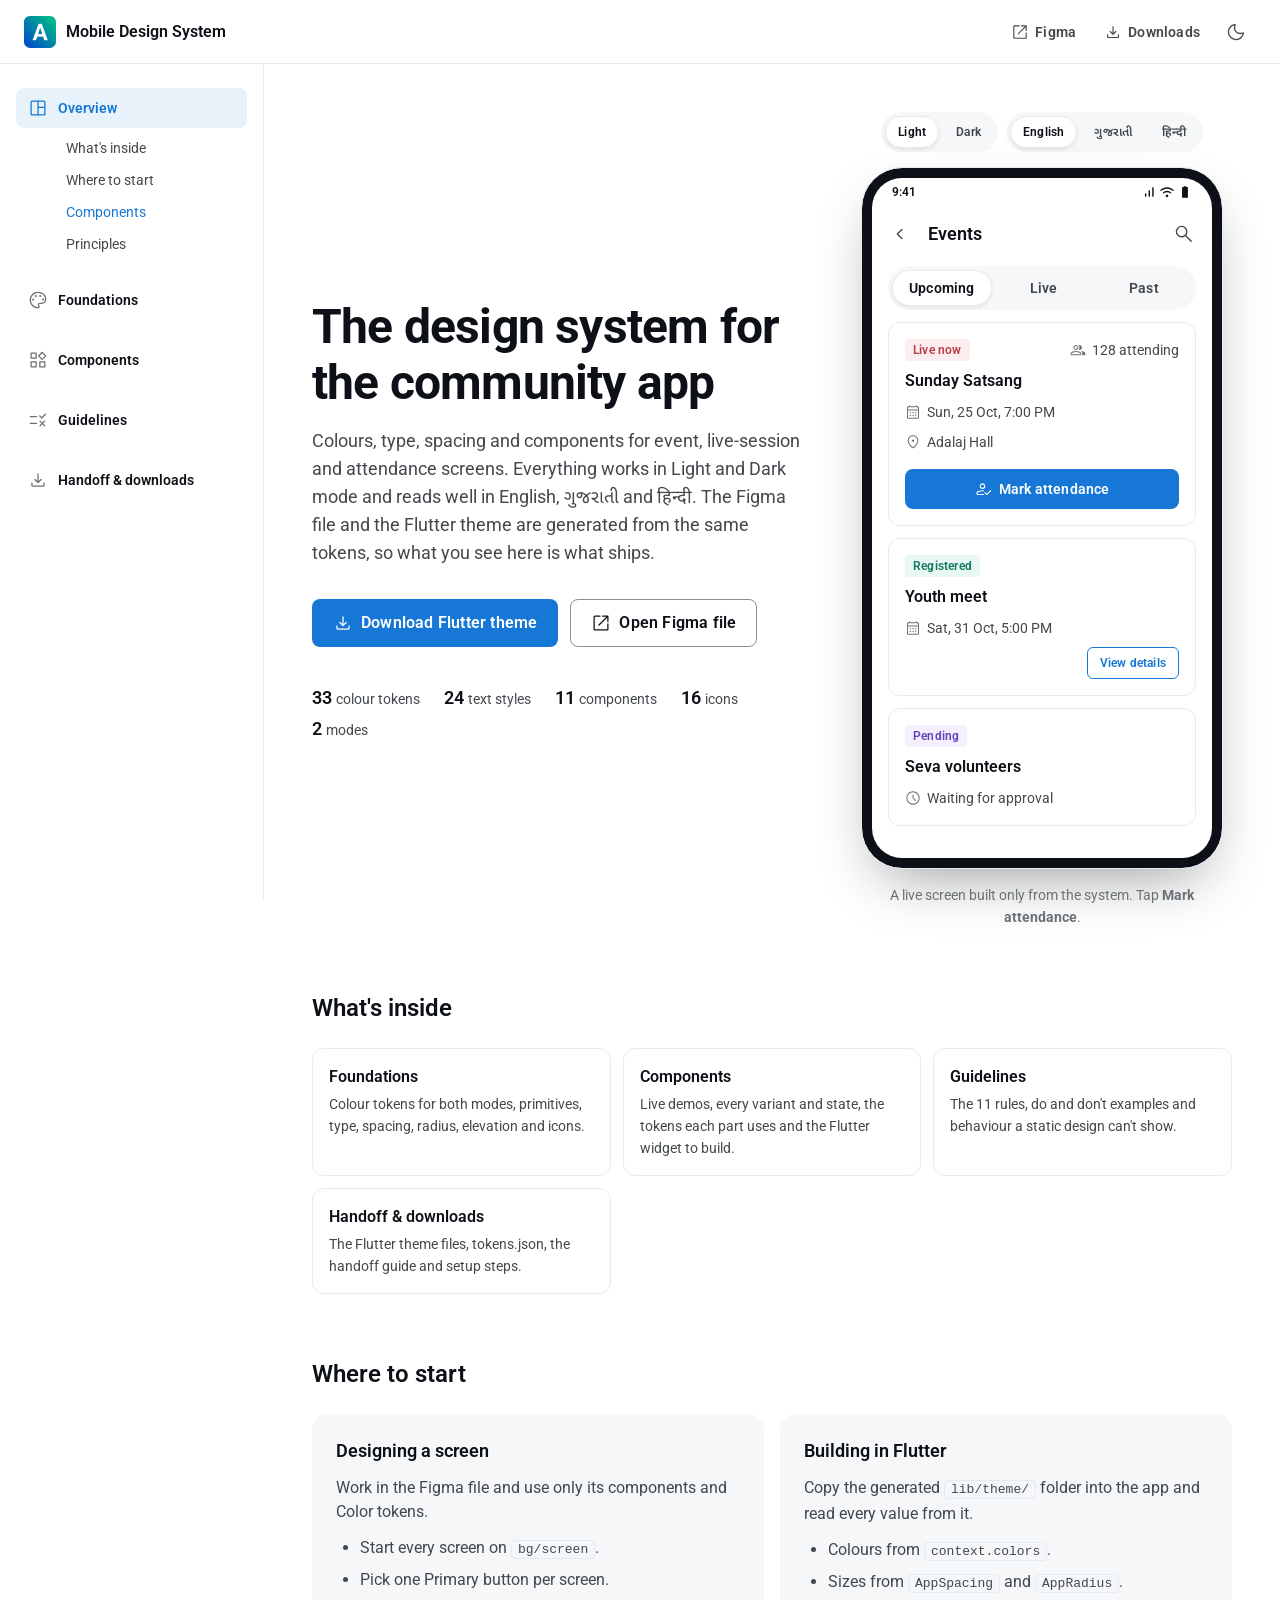
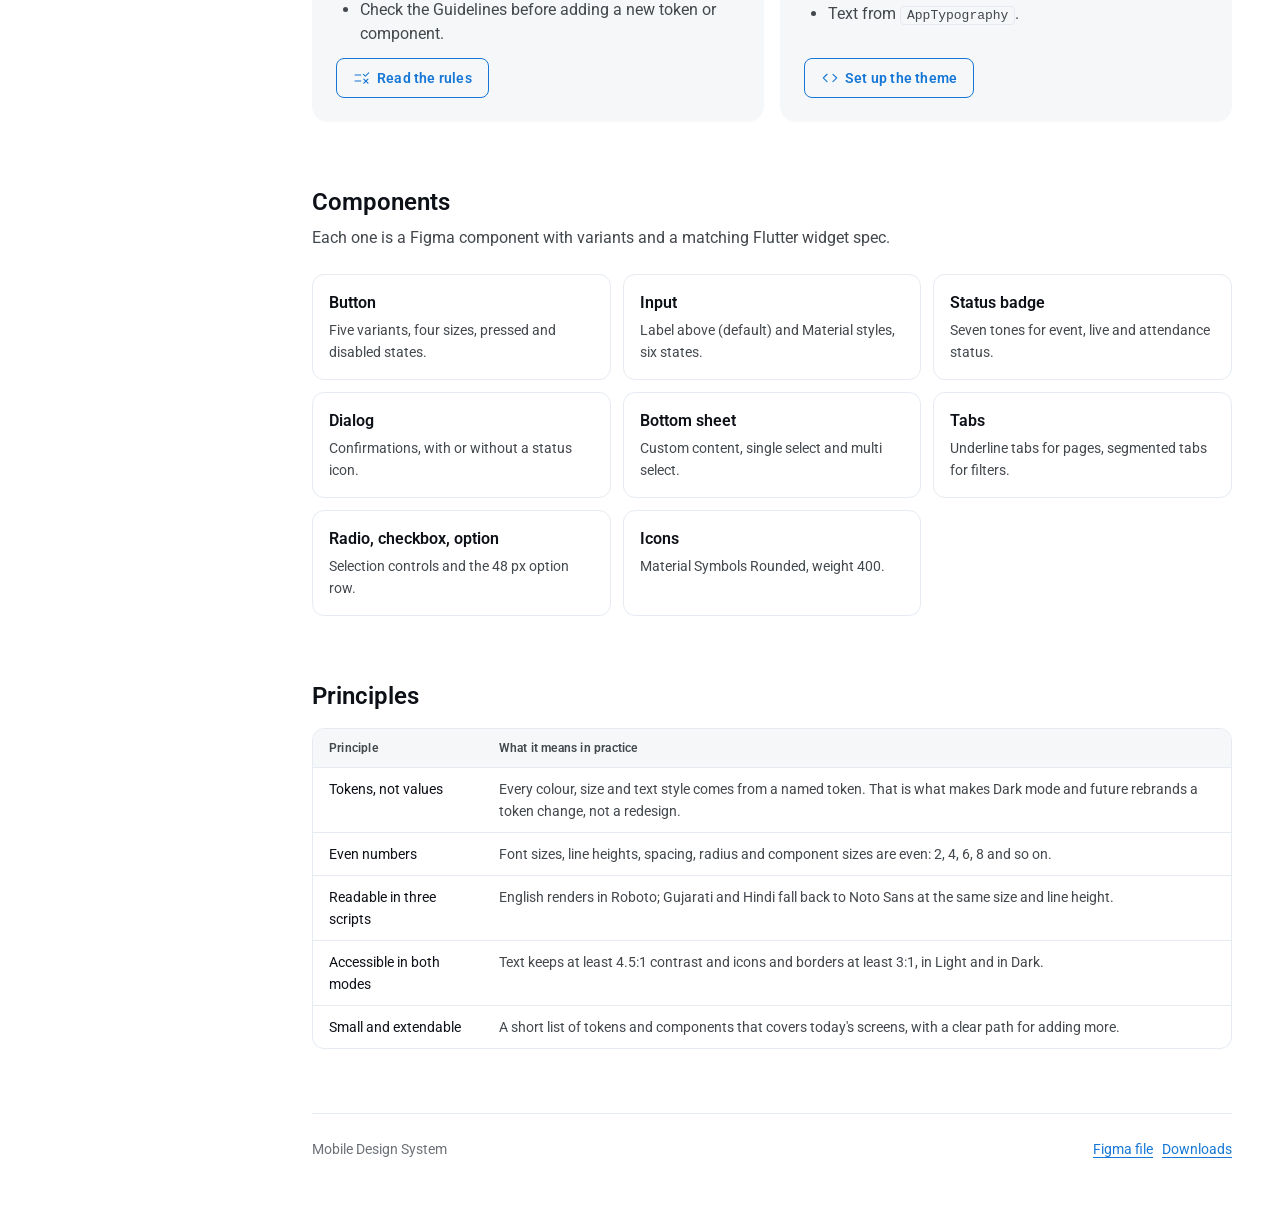
==== commit 4b63941d: "Add new A icon" ====
--- a/index.html
+++ b/index.html
@@ -5,6 +5,7 @@
 <meta name="viewport" content="width=device-width, initial-scale=1">
 <title>Mobile Design System</title>
 <meta name="description" content="The design system for the community app: tokens, components, rules and Flutter handoff.">
+<meta name="robots" content="noindex, nofollow">
 <meta name="theme-color" content="#FFFFFF" media="(prefers-color-scheme: light)">
 <meta name="theme-color" content="#0D1117" media="(prefers-color-scheme: dark)">
 <link rel="icon" href="assets/favicon.svg" type="image/svg+xml">
@@ -16,7 +17,17 @@
 <a class="sr-only" href="#main">Skip to content</a>
 <header class="topbar">
   <button class="icon-btn menu-btn" type="button" aria-label="Menu" aria-expanded="false" aria-controls="sidebar"><svg class="icon " viewBox="0 -960 960 960" aria-hidden="true" focusable="false"><path d="M150-240q-12.75 0-21.37-8.68-8.63-8.67-8.63-21.5 0-12.82 8.63-21.32 8.62-8.5 21.37-8.5h660q12.75 0 21.38 8.68 8.62 8.67 8.62 21.5 0 12.82-8.62 21.32-8.63 8.5-21.38 8.5H150Zm0-210q-12.75 0-21.37-8.68-8.63-8.67-8.63-21.5 0-12.82 8.63-21.32 8.62-8.5 21.37-8.5h660q12.75 0 21.38 8.68 8.62 8.67 8.62 21.5 0 12.82-8.62 21.32-8.63 8.5-21.38 8.5H150Zm0-210q-12.75 0-21.37-8.68-8.63-8.67-8.63-21.5 0-12.82 8.63-21.32 8.62-8.5 21.37-8.5h660q12.75 0 21.38 8.68 8.62 8.67 8.62 21.5 0 12.82-8.62 21.32-8.63 8.5-21.38 8.5H150Z"/></svg></button>
-  <a class="brand" href="index.html"><svg class="brand-mark" viewBox="0 0 32 32" aria-hidden="true"><rect width="32" height="32" rx="8" fill="#1677D6"/><circle cx="11" cy="13" r="3.5" fill="#fff"/><circle cx="21" cy="13" r="3.5" fill="#fff" opacity=".7"/><path d="M5.5 24c.8-3.6 3-5.5 5.5-5.5s4.7 1.9 5.5 5.5z" fill="#fff"/><path d="M15.5 24c.8-3.6 3-5.5 5.5-5.5s4.7 1.9 5.5 5.5z" fill="#fff" opacity=".7"/></svg><span class="brand-name">Mobile Design System</span></a>
+  <a class="brand" href="index.html"><svg class="brand-mark" aria-hidden="true" focusable="false" viewBox="0 0 100 100" fill="none" xmlns="http://www.w3.org/2000/svg" xmlns:xlink="http://www.w3.org/1999/xlink">
+<use xlink:href="#stroke0_6666_40" fill="#D9D9D9"/>
+<use xlink:href="#stroke0_6666_40" fill="url(#paint0_linear_6666_40)"/>
+<defs>
+<linearGradient id="paint0_linear_6666_40" x1="-36.684" y1="35.5236" x2="42.6902" y2="-44.5283" gradientUnits="userSpaceOnUse">
+<stop stop-color="#0156C3"/>
+<stop offset="1" stop-color="#01BF84"/>
+</linearGradient>
+<path id="stroke0_6666_40" d="M80.7227 0C91.3691 0 100 8.63089 100 19.2773V80.7227C100 91.3691 91.3691 100 80.7227 100H19.2773C8.63089 100 0 91.3691 0 80.7227V19.2773C0 8.63089 8.63089 0 19.2773 0H80.7227ZM45.6016 24.0967L26.5059 75.4893H37.7656L41.3213 64.6533H59.792L63.3564 75.4893H74.6514L55.4502 24.0967H45.6016ZM57.0645 56.3584H44.043L50.5449 36.5391L57.0645 56.3584Z"/>
+</defs>
+</svg><span class="brand-name">Mobile Design System</span></a>
   <nav class="topbar-links" aria-label="Quick links">
     <a class="hide-sm" href="https://www.figma.com/design/JTvfvW2ahlDmuKujonnoyb/Mobile-Design-System" target="_blank" rel="noopener"><svg class="icon " viewBox="0 -960 960 960" aria-hidden="true" focusable="false"><path d="M180-120q-24 0-42-18t-18-42v-600q0-24 18-42t42-18h249q12.75 0 21.38 8.68 8.62 8.67 8.62 21.5 0 12.82-8.62 21.32-8.63 8.5-21.38 8.5H180v600h600v-249q0-12.75 8.68-21.38 8.67-8.62 21.5-8.62 12.82 0 21.32 8.62 8.5 8.63 8.5 21.38v249q0 24-18 42t-42 18H180Zm600-617L403-360q-9 9-21 8.5t-21-9.5q-9-9-9-21t9-21l377-377H549q-12.75 0-21.37-8.68-8.63-8.67-8.63-21.5 0-12.82 8.63-21.32 8.62-8.5 21.37-8.5h261q12.75 0 21.38 8.62Q840-822.75 840-810v261q0 12.75-8.68 21.37-8.67 8.63-21.5 8.63-12.82 0-21.32-8.63-8.5-8.62-8.5-21.37v-188Z"/></svg><span>Figma</span></a>
     <a href="handoff.html#downloads"><svg class="icon " viewBox="0 -960 960 960" aria-hidden="true" focusable="false"><path d="M469-327q-5-2-10-7L308-485q-9-9.27-8.5-21.64.5-12.36 9.11-21.36 9.39-9 21.89-9t21.5 9l98 99v-341q0-12.75 8.68-21.38 8.67-8.62 21.5-8.62 12.82 0 21.32 8.62 8.5 8.63 8.5 21.38v341l99-99q8.8-9 20.9-8.5 12.1.5 21.49 9.5 8.61 9 8.61 21.5t-9 21.5L501-334q-5 5-10.13 7-5.14 2-11 2-5.87 0-10.87-2ZM220-160q-24 0-42-18t-18-42v-113q0-12.75 8.68-21.38 8.67-8.62 21.5-8.62 12.82 0 21.32 8.62 8.5 8.63 8.5 21.38v113h520v-113q0-12.75 8.68-21.38 8.67-8.62 21.5-8.62 12.82 0 21.32 8.62 8.5 8.63 8.5 21.38v113q0 24-18 42t-42 18H220Z"/></svg><span>Downloads</span></a>
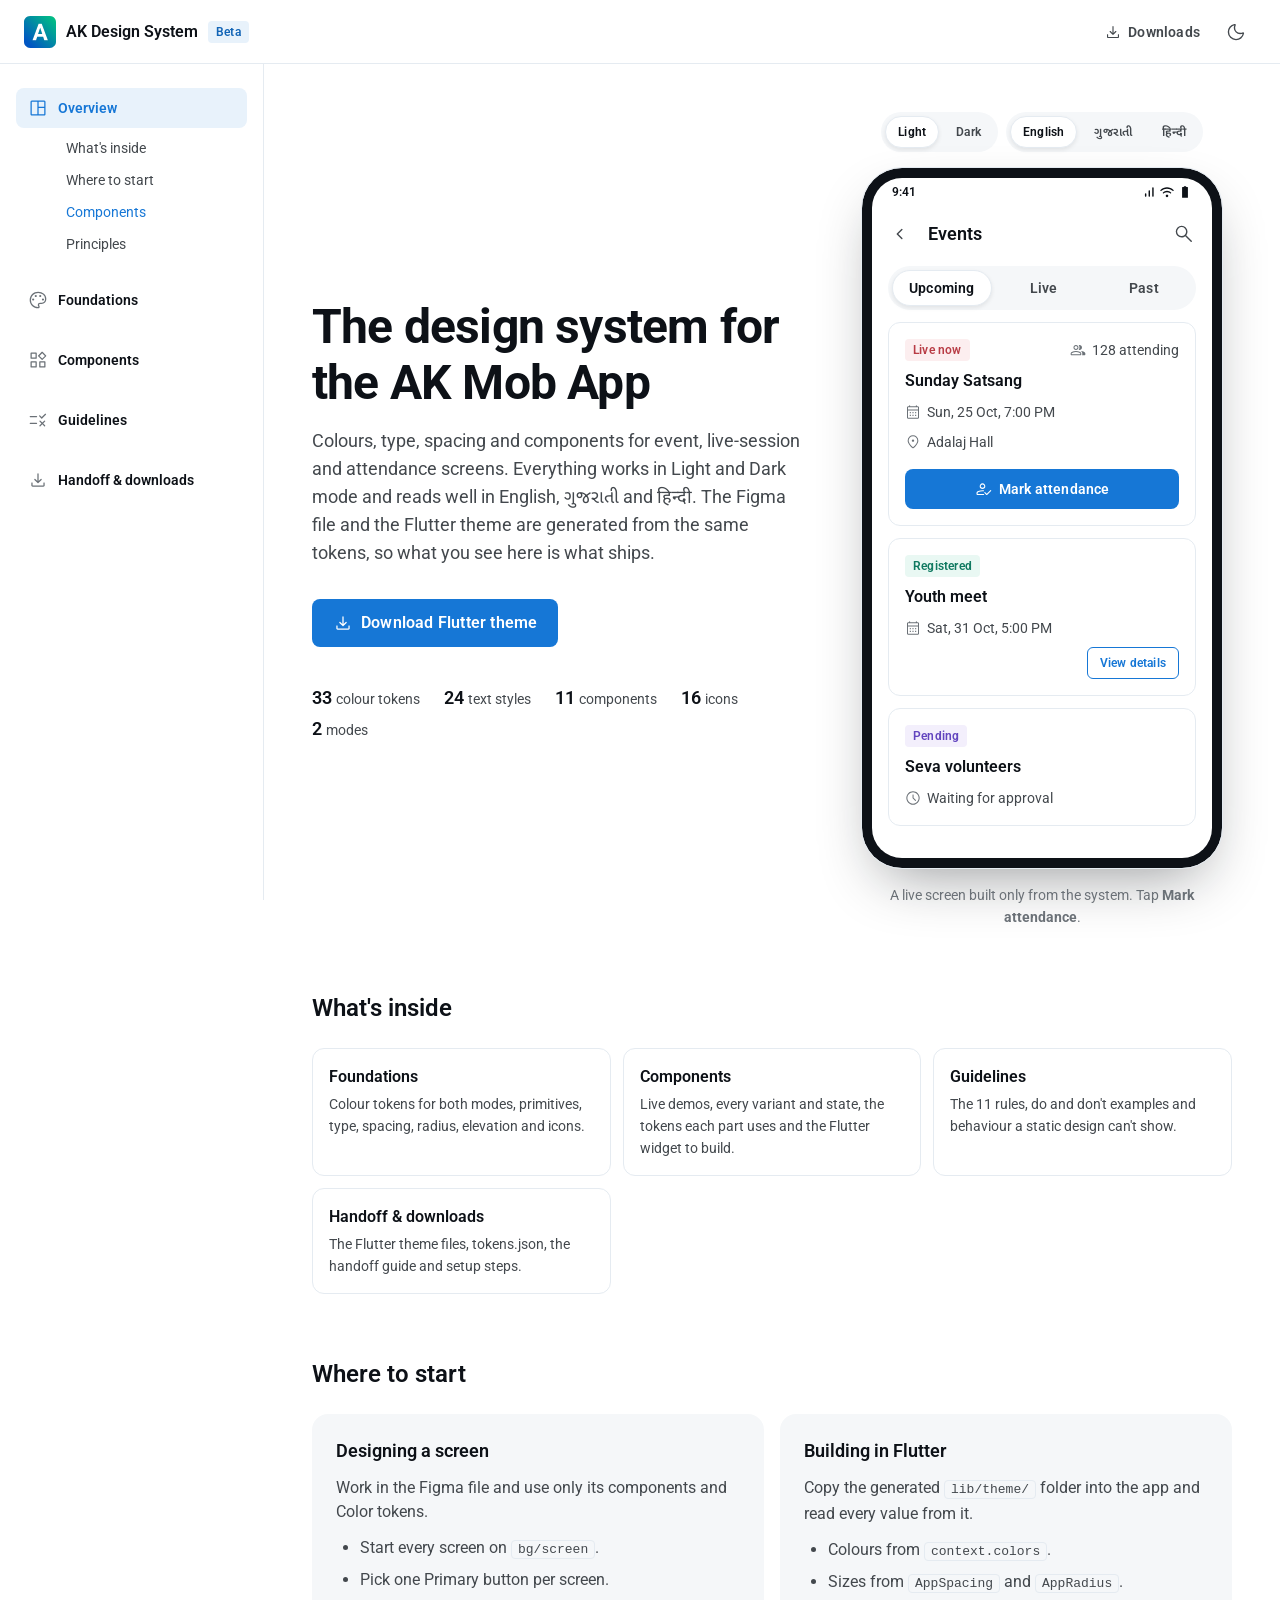
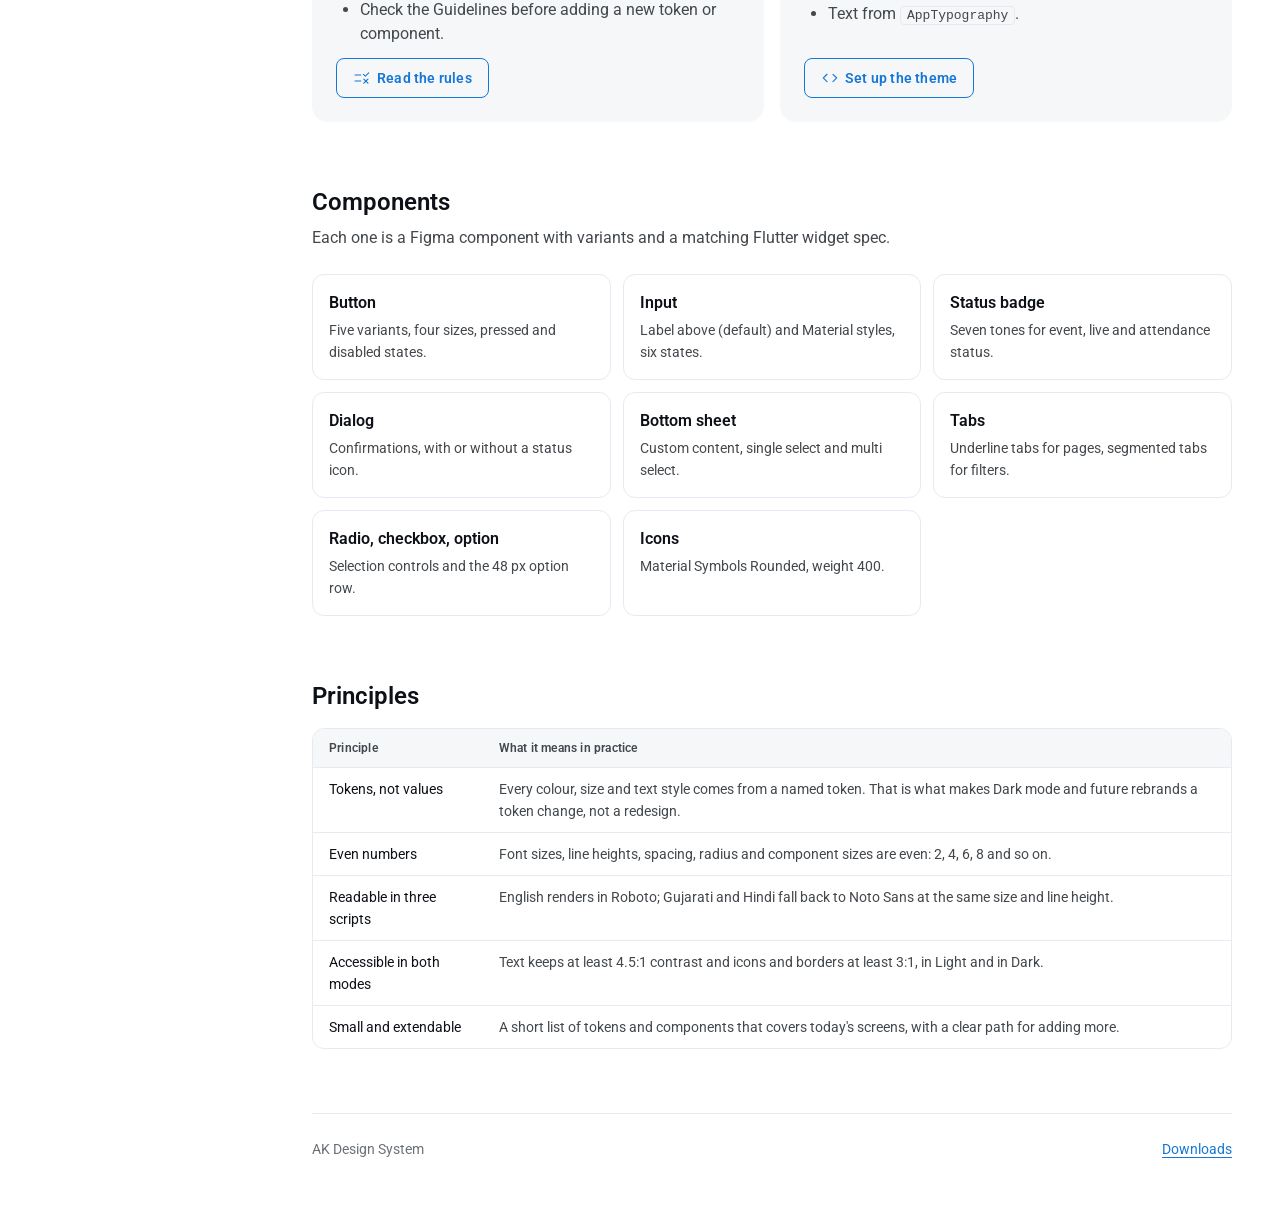
==== commit fb829836: "Add AK name changes" ====
--- a/index.html
+++ b/index.html
@@ -3,8 +3,8 @@
 <head>
 <meta charset="utf-8">
 <meta name="viewport" content="width=device-width, initial-scale=1">
-<title>Mobile Design System</title>
-<meta name="description" content="The design system for the community app: tokens, components, rules and Flutter handoff.">
+<title>AK Design System</title>
+<meta name="description" content="The design system for the AK Mob App: tokens, components, rules and Flutter handoff.">
 <meta name="robots" content="noindex, nofollow">
 <meta name="theme-color" content="#FFFFFF" media="(prefers-color-scheme: light)">
 <meta name="theme-color" content="#0D1117" media="(prefers-color-scheme: dark)">
@@ -27,9 +27,8 @@
 </linearGradient>
 <path id="stroke0_6666_40" d="M80.7227 0C91.3691 0 100 8.63089 100 19.2773V80.7227C100 91.3691 91.3691 100 80.7227 100H19.2773C8.63089 100 0 91.3691 0 80.7227V19.2773C0 8.63089 8.63089 0 19.2773 0H80.7227ZM45.6016 24.0967L26.5059 75.4893H37.7656L41.3213 64.6533H59.792L63.3564 75.4893H74.6514L55.4502 24.0967H45.6016ZM57.0645 56.3584H44.043L50.5449 36.5391L57.0645 56.3584Z"/>
 </defs>
-</svg><span class="brand-name">Mobile Design System</span></a>
+</svg><span class="brand-name">AK Design System</span></a><span class="c-badge brand-beta" data-tone="info">Beta</span>
   <nav class="topbar-links" aria-label="Quick links">
-    <a class="hide-sm" href="https://www.figma.com/design/JTvfvW2ahlDmuKujonnoyb/Mobile-Design-System" target="_blank" rel="noopener"><svg class="icon " viewBox="0 -960 960 960" aria-hidden="true" focusable="false"><path d="M180-120q-24 0-42-18t-18-42v-600q0-24 18-42t42-18h249q12.75 0 21.38 8.68 8.62 8.67 8.62 21.5 0 12.82-8.62 21.32-8.63 8.5-21.38 8.5H180v600h600v-249q0-12.75 8.68-21.38 8.67-8.62 21.5-8.62 12.82 0 21.32 8.62 8.5 8.63 8.5 21.38v249q0 24-18 42t-42 18H180Zm600-617L403-360q-9 9-21 8.5t-21-9.5q-9-9-9-21t9-21l377-377H549q-12.75 0-21.37-8.68-8.63-8.67-8.63-21.5 0-12.82 8.63-21.32 8.62-8.5 21.37-8.5h261q12.75 0 21.38 8.62Q840-822.75 840-810v261q0 12.75-8.68 21.37-8.67 8.63-21.5 8.63-12.82 0-21.32-8.63-8.5-8.62-8.5-21.37v-188Z"/></svg><span>Figma</span></a>
     <a href="handoff.html#downloads"><svg class="icon " viewBox="0 -960 960 960" aria-hidden="true" focusable="false"><path d="M469-327q-5-2-10-7L308-485q-9-9.27-8.5-21.64.5-12.36 9.11-21.36 9.39-9 21.89-9t21.5 9l98 99v-341q0-12.75 8.68-21.38 8.67-8.62 21.5-8.62 12.82 0 21.32 8.62 8.5 8.63 8.5 21.38v341l99-99q8.8-9 20.9-8.5 12.1.5 21.49 9.5 8.61 9 8.61 21.5t-9 21.5L501-334q-5 5-10.13 7-5.14 2-11 2-5.87 0-10.87-2ZM220-160q-24 0-42-18t-18-42v-113q0-12.75 8.68-21.38 8.67-8.62 21.5-8.62 12.82 0 21.32 8.62 8.5 8.63 8.5 21.38v113h520v-113q0-12.75 8.68-21.38 8.67-8.62 21.5-8.62 12.82 0 21.32 8.62 8.5 8.63 8.5 21.38v113q0 24-18 42t-42 18H220Z"/></svg><span>Downloads</span></a>
     <button class="icon-btn theme-btn" type="button" aria-label="Switch between light and dark"><svg class="icon when-light" viewBox="0 -960 960 960" aria-hidden="true" focusable="false"><path d="M480-120q-150 0-255-105T120-480q0-135 79.5-229T408-830q20-5 34-1t22 15q8 10 7.5 25t-8.5 35q-9 23-14 47t-5 49q0 90 63 153t153 63q25 0 48.5-4.5T754-461q22-8 38-7t26 9q10 8 13 23t-2 36q-27 121-121 200.5T480-120Zm0-60q109 0 190-67.5T771-406q-25 11-53.5 16.5T660-384q-115 0-195.5-80.5T384-660q0-24 5-51.5t18-62.5q-98 27-162.5 109.5T180-480q0 125 87.5 212.5T480-180Zm-4-297Z"/></svg><svg class="icon when-dark" viewBox="0 -960 960 960" aria-hidden="true" focusable="false"><path d="M579-380.76q41-40.77 41-99Q620-538 579.24-579q-40.77-41-99-41Q422-620 381-579.24q-41 40.77-41 99Q340-422 380.76-381q40.77 41 99 41Q538-340 579-380.76ZM338.5-338.5Q280-397 280-480t58.5-141.5Q397-680 480-680t141.5 58.5Q680-563 680-480t-58.5 141.5Q563-280 480-280t-141.5-58.5ZM70-450q-12.75 0-21.37-8.68-8.63-8.67-8.63-21.5 0-12.82 8.63-21.32Q57.25-510 70-510h100q12.75 0 21.38 8.68 8.62 8.67 8.62 21.5 0 12.82-8.62 21.32-8.63 8.5-21.38 8.5H70Zm720 0q-12.75 0-21.37-8.68-8.63-8.67-8.63-21.5 0-12.82 8.63-21.32 8.62-8.5 21.37-8.5h100q12.75 0 21.38 8.68 8.62 8.67 8.62 21.5 0 12.82-8.62 21.32-8.63 8.5-21.38 8.5H790ZM458.5-768.63Q450-777.25 450-790v-100q0-12.75 8.68-21.38 8.67-8.62 21.5-8.62 12.82 0 21.32 8.62 8.5 8.63 8.5 21.38v100q0 12.75-8.68 21.37-8.67 8.63-21.5 8.63-12.82 0-21.32-8.63Zm0 720Q450-57.25 450-70v-100q0-12.75 8.68-21.38 8.67-8.62 21.5-8.62 12.82 0 21.32 8.62 8.5 8.63 8.5 21.38v100q0 12.75-8.68 21.37-8.67 8.63-21.5 8.63-12.82 0-21.32-8.63ZM240-678l-57-56q-9-9-8.63-21.6.37-12.61 8.53-21.5 8.89-8.9 21.5-8.9 12.6 0 21.6 9l56 57q8 9 8 21t-8 20.5q-8 8.5-20.5 8.5t-21.5-8Zm494 495-56-57q-8-9-8-21.38 0-12.37 8.5-20.62 8.5-9 20.5-9t21 9l57 56q9 9 8.63 21.6-.37 12.61-8.53 21.5-8.89 8.9-21.5 8.9-12.6 0-21.6-9Zm-56-495q-9-9-9-21t9-21l56-57q9-9 21.6-8.63 12.61.37 21.5 8.53 8.9 8.89 8.9 21.5 0 12.6-9 21.6l-57 56q-8 8-20.36 8-12.37 0-21.64-8ZM182.9-182.9q-8.9-8.89-8.9-21.5 0-12.6 9-21.6l57-56q8.8-9 20.9-9 12.1 0 20.71 9 9.39 9 9.39 21t-9 21l-56 57q-9 9-21.6 8.63-12.61-.37-21.5-8.53ZM480-480Z"/></svg></button>
   </nav>
@@ -38,8 +37,8 @@
 <div class="layout">
   <aside class="sidebar" id="sidebar"><nav aria-label="Pages"><div class="nav-group"><a class="nav-page" href="index.html" aria-current="page"><svg class="icon " viewBox="0 -960 960 960" aria-hidden="true" focusable="false"><path d="M180-120q-24 0-42-18t-18-42v-600q0-24 18-42t42-18h600q24 0 42 18t18 42v600q0 24-18 42t-42 18H180Zm0-60h270v-600H180v600Zm330 0h270v-301H510v301Zm0-361h270v-239H510v239Z"/></svg>Overview</a><ul class="nav-sub"><li><a href="#inside">What&#x27;s inside</a></li><li><a href="#start">Where to start</a></li><li><a href="#components-list">Components</a></li><li><a href="#principles">Principles</a></li></ul></div><div class="nav-group"><a class="nav-page" href="foundations.html"><svg class="icon " viewBox="0 -960 960 960" aria-hidden="true" focusable="false"><path d="M480-80q-82 0-155-31.5t-127.5-86Q143-252 111.5-325T80-480q0-85 32-158t87.5-127q55.5-54 130-84.5T489-880q79 0 150 26.5T763.5-780q53.5 47 85 111.5T880-527q0 108-63 170.5T650-294h-75q-18 0-31 14t-13 31q0 27 14.5 46t14.5 44q0 38-21 58.5T480-80Zm0-400Zm-198 11q15-15 15-35t-15-35q-15-15-35-15t-35 15q-15 15-15 35t15 35q15 15 35 15t35-15Zm126-170q15-15 15-35t-15-35q-15-15-35-15t-35 15q-15 15-15 35t15 35q15 15 35 15t35-15Zm214 0q15-15 15-35t-15-35q-15-15-35-15t-35 15q-15 15-15 35t15 35q15 15 35 15t35-15Zm131 170q15-15 15-35t-15-35q-15-15-35-15t-35 15q-15 15-15 35t15 35q15 15 35 15t35-15ZM480-140q11 0 15.5-4.5T500-159q0-14-14.5-26T471-238q0-46 30-81t76-35h73q76 0 123-44.5T820-527q0-132-100-212.5T489-820q-146 0-247.5 98.5T140-480q0 141 99.5 240.5T480-140Z"/></svg>Foundations</a></div><div class="nav-group"><a class="nav-page" href="components.html"><svg class="icon " viewBox="0 -960 960 960" aria-hidden="true" focusable="false"><path d="M658-487 487-658q-5-5-7-10.13-2-5.14-2-11 0-5.87 2-10.87 2-5 7-10l171-171q5-5 10.13-7 5.14-2 11-2 5.87 0 10.87 2 5 2 10 7l171 171q5 5 7 10.13 2 5.14 2 11 0 5.87-2 10.87-2 5-7 10L700-487q-5 5-10.13 7-5.14 2-11 2-5.87 0-10.87-2-5-2-10-7Zm-538-81v-241q0-12.75 8.63-21.38Q137.25-839 150-839h241q12.75 0 21.38 8.62Q421-821.75 421-809v241q0 12.75-8.62 21.37Q403.75-538 391-538H150q-12.75 0-21.37-8.63Q120-555.25 120-568Zm418 418v-241q0-12.75 8.63-21.38Q555.25-421 568-421h241q12.75 0 21.38 8.62Q839-403.75 839-391v241q0 12.75-8.62 21.37Q821.75-120 809-120H568q-12.75 0-21.37-8.63Q538-137.25 538-150Zm-418 0v-241q0-12.75 8.63-21.38Q137.25-421 150-421h241q12.75 0 21.38 8.62Q421-403.75 421-391v241q0 12.75-8.62 21.37Q403.75-120 391-120H150q-12.75 0-21.37-8.63Q120-137.25 120-150Zm60-448h181v-181H180v181Zm502 51 129-129-129-129-129 129 129 129Zm-84 367h181v-181H598v181Zm-418 0h181v-181H180v181Zm181-418Zm192-78ZM361-361Zm237 0Z"/></svg>Components</a></div><div class="nav-group"><a class="nav-page" href="guidelines.html"><svg class="icon " viewBox="0 -960 960 960" aria-hidden="true" focusable="false"><path d="m687-271-90 90q-9 9-21 9t-21-9q-9-9-9-21t9-21l90-90-90-90q-9-9-9-21t9-21q9-9 21-9t21 9l90 90 90-90q9-9 21-9t21 9q9 9 9 21t-9 21l-90 90 90 90q9 9 9 21t-9 21q-9 9-21 9t-21-9l-90-90Zm-28-348 158-158q9-9 21-8.5t21 9.5q9 9 9 21t-9 21L680-555q-9 9-21 9t-21-9L538-655q-9-9-9-21t9-21q9-9 21-8.5t21 8.5l79 78ZM110-350h300q13 0 21.5 8.5T440-320q0 13-8.5 21.5T410-290H110q-13 0-21.5-8.5T80-320q0-13 8.5-21.5T110-350Zm0-320h300q13 0 21.5 8.5T440-640q0 13-8.5 21.5T410-610H110q-13 0-21.5-8.5T80-640q0-13 8.5-21.5T110-670Z"/></svg>Guidelines</a></div><div class="nav-group"><a class="nav-page" href="handoff.html"><svg class="icon " viewBox="0 -960 960 960" aria-hidden="true" focusable="false"><path d="M469-327q-5-2-10-7L308-485q-9-9.27-8.5-21.64.5-12.36 9.11-21.36 9.39-9 21.89-9t21.5 9l98 99v-341q0-12.75 8.68-21.38 8.67-8.62 21.5-8.62 12.82 0 21.32 8.62 8.5 8.63 8.5 21.38v341l99-99q8.8-9 20.9-8.5 12.1.5 21.49 9.5 8.61 9 8.61 21.5t-9 21.5L501-334q-5 5-10.13 7-5.14 2-11 2-5.87 0-10.87-2ZM220-160q-24 0-42-18t-18-42v-113q0-12.75 8.68-21.38 8.67-8.62 21.5-8.62 12.82 0 21.32 8.62 8.5 8.63 8.5 21.38v113h520v-113q0-12.75 8.68-21.38 8.67-8.62 21.5-8.62 12.82 0 21.32 8.62 8.5 8.63 8.5 21.38v113q0 24-18 42t-42 18H220Z"/></svg>Handoff &amp; downloads</a></div></nav></aside>
   <main class="content" id="main"><div class="page-wide">
-<div class="hero"><div><h1>The design system for the community app</h1><p class="lede">Colours, type, spacing and components for event, live-session and attendance screens. Everything works in Light and Dark mode and reads well in English, ગુજરાતી and हिन्दी. The Figma file and the Flutter theme are generated from the same tokens, so what you see here is what ships.</p><div class="hero-cta"><a class="c-btn c-btn--primary" href="downloads/design_system_theme.zip" download><svg class="icon " viewBox="0 -960 960 960" aria-hidden="true" focusable="false"><path d="M469-327q-5-2-10-7L308-485q-9-9.27-8.5-21.64.5-12.36 9.11-21.36 9.39-9 21.89-9t21.5 9l98 99v-341q0-12.75 8.68-21.38 8.67-8.62 21.5-8.62 12.82 0 21.32 8.62 8.5 8.63 8.5 21.38v341l99-99q8.8-9 20.9-8.5 12.1.5 21.49 9.5 8.61 9 8.61 21.5t-9 21.5L501-334q-5 5-10.13 7-5.14 2-11 2-5.87 0-10.87-2ZM220-160q-24 0-42-18t-18-42v-113q0-12.75 8.68-21.38 8.67-8.62 21.5-8.62 12.82 0 21.32 8.62 8.5 8.63 8.5 21.38v113h520v-113q0-12.75 8.68-21.38 8.67-8.62 21.5-8.62 12.82 0 21.32 8.62 8.5 8.63 8.5 21.38v113q0 24-18 42t-42 18H220Z"/></svg><span>Download Flutter theme</span></a><a class="c-btn c-btn--neutral" href="https://www.figma.com/design/JTvfvW2ahlDmuKujonnoyb/Mobile-Design-System" target="_blank" rel="noopener"><svg class="icon " viewBox="0 -960 960 960" aria-hidden="true" focusable="false"><path d="M180-120q-24 0-42-18t-18-42v-600q0-24 18-42t42-18h249q12.75 0 21.38 8.68 8.62 8.67 8.62 21.5 0 12.82-8.62 21.32-8.63 8.5-21.38 8.5H180v600h600v-249q0-12.75 8.68-21.38 8.67-8.62 21.5-8.62 12.82 0 21.32 8.62 8.5 8.63 8.5 21.38v249q0 24-18 42t-42 18H180Zm600-617L403-360q-9 9-21 8.5t-21-9.5q-9-9-9-21t9-21l377-377H549q-12.75 0-21.37-8.68-8.63-8.67-8.63-21.5 0-12.82 8.63-21.32 8.62-8.5 21.37-8.5h261q12.75 0 21.38 8.62Q840-822.75 840-810v261q0 12.75-8.68 21.37-8.67 8.63-21.5 8.63-12.82 0-21.32-8.63-8.5-8.62-8.5-21.37v-188Z"/></svg><span>Open Figma file</span></a></div><ul class="hero-facts"><li><b>33</b>colour tokens</li><li><b>24</b>text styles</li><li><b>11</b>components</li><li><b>16</b>icons</li><li><b>2</b>modes</li></ul></div><div class="phone-wrap"><div class="phone-controls"><div class="c-seg is-auto is-compact mode-switch" role="tablist" aria-label="Preview mode" data-target="#phone"><button class="c-seg-item" type="button" role="tab" data-mode="light" aria-selected="true">Light</button><button class="c-seg-item" type="button" role="tab" data-mode="dark" aria-selected="false">Dark</button></div><div class="c-seg is-auto is-compact" role="tablist" aria-label="Preview language" data-target="#phone"><button class="c-seg-item" type="button" role="tab" data-lang="en" aria-selected="true">English</button><button class="c-seg-item" type="button" role="tab" data-lang="gu" aria-selected="false">ગુજરાતી</button><button class="c-seg-item" type="button" role="tab" data-lang="hi" aria-selected="false">हिन्दी</button></div></div><div class="phone"><div class="stage" id="phone" lang="en"><div class="status"><span>9:41</span><span><svg class="icon " viewBox="0 -960 960 960" aria-hidden="true" focusable="false"><path d="M214.5-174.58Q200-189.17 200-210v-140q0-20.83 14.62-35.42Q229.24-400 250.12-400q20.88 0 35.38 14.58Q300-370.83 300-350v140q0 20.83-14.62 35.42Q270.76-160 249.88-160q-20.88 0-35.38-14.58Zm250 0Q450-189.17 450-210v-340q0-20.83 14.62-35.42Q479.24-600 500.12-600q20.88 0 35.38 14.58Q550-570.83 550-550v340q0 20.83-14.62 35.42Q520.76-160 499.88-160q-20.88 0-35.38-14.58Zm250 0Q700-189.17 700-210v-540q0-20.83 14.62-35.42Q729.24-800 750.12-800q20.88 0 35.38 14.58Q800-770.83 800-750v540q0 20.83-14.62 35.42Q770.76-160 749.88-160q-20.88 0-35.38-14.58Z"/></svg><svg class="icon " viewBox="0 -960 960 960" aria-hidden="true" focusable="false"><path d="M417-154q-27-27-27-63t27-63q27-27 63-27t63 27q27 27 27 63t-27 63q-27 27-63 27t-63-27Zm209-378.5Q694-505 757-451q14 12 15 30.5T759-388q-14 14-32 13t-33-13q-53-44-106.5-63T480-470q-54 0-107.5 19T266-388q-15 12-33 13t-32-13q-14-14-13-32.5t15-30.5q63-54 131-81.5T480-560q78 0 146 27.5Zm95.5-219Q835-703 926-622q14 13 15.5 31.5T929-558q-14 14-33.5 13.5T861-558q-83-70-178-111t-203-41q-108 0-203 41T99-558q-15 13-34 13.5T32-558q-14-14-13-32.5T34-622q91-81 204.5-129.5T480-800q128 0 241.5 48.5Z"/></svg><svg class="icon " viewBox="0 -960 960 960" aria-hidden="true" focusable="false"><path d="M310-80q-12.75 0-21.37-8.63Q280-97.25 280-110v-676q0-12.75 8.63-21.38Q297.25-816 310-816h90v-34q0-12.75 8.63-21.38Q417.25-880 430-880h100q12.75 0 21.38 8.62Q560-862.75 560-850v34h90q12.75 0 21.38 8.62Q680-798.75 680-786v676q0 12.75-8.62 21.37Q662.75-80 650-80H310Z"/></svg></span></div><div class="stage-bar"><button class="icon-btn" type="button" aria-label="Back"><svg class="icon " viewBox="0 -960 960 960" aria-hidden="true" focusable="false"><path d="m406-481 177 177q9 9 8.5 21t-9.5 21q-9 9-21.5 9t-21.5-9L341-460q-5-5-7-10t-2-11q0-6 2-11t7-10l199-199q9-9 21.5-9t21.5 9q9 9 9 21.5t-9 21.5L406-481Z"/></svg></button><span class="t" data-i18n="events">Events</span><button class="icon-btn" type="button" aria-label="Search"><svg class="icon " viewBox="0 -960 960 960" aria-hidden="true" focusable="false"><path d="M378-329q-108.16 0-183.08-75Q120-479 120-585t75-181q75-75 181.5-75t181 75Q632-691 632-584.85 632-542 618-502q-14 40-42 75l242 240q9 8.56 9 21.78T818-143q-9 9-22.22 9-13.22 0-21.78-9L533-384q-30 26-69.96 40.5Q423.08-329 378-329Zm-1-60q81.25 0 138.13-57.5Q572-504 572-585t-56.87-138.5Q458.25-781 377-781q-82.08 0-139.54 57.5Q180-666 180-585t57.46 138.5Q294.92-389 377-389Z"/></svg></button></div><div class="stage-body" style="padding-top:4px"><div class="c-seg" role="tablist" aria-label="Event filter"><button class="c-seg-item" role="tab" type="button" aria-selected="true" data-i18n="upcoming">Upcoming</button><button class="c-seg-item" role="tab" type="button" aria-selected="false" tabindex="-1" data-i18n="live">Live</button><button class="c-seg-item" role="tab" type="button" aria-selected="false" tabindex="-1" data-i18n="past">Past</button></div><div class="c-card"><div class="row"><span class="c-badge" data-tone="error"><span data-i18n="liveNow">Live now</span></span><span class="meta"><svg class="icon " viewBox="0 -960 960 960" aria-hidden="true" focusable="false"><path d="M38-254q0-35 18-63.5t50-42.5q73-32 131.5-46T358-420q62 0 120 14t131 46q32 14 50.5 42.5T678-254v34q0 25-17.5 42.5T618-160H98q-25 0-42.5-17.5T38-220v-34Zm824 94H724q5-15 9.5-29.5T738-220v-34q0-63-29-101.5T622-420q69 8 130 22t99 34q33 19 52 47t19 63v34q0 25-17.5 42.5T862-160ZM250-523q-42-42-42-108t42-108q42-42 108-42t108 42q42 42 42 108t-42 108q-42 42-108 42t-108-42Zm426 0q-42 42-108 42-11 0-24.5-1.5T519-488q24-25 36.5-61.5T568-631q0-45-12.5-79.5T519-774q11-3 24.5-5t24.5-2q66 0 108 42t42 108q0 66-42 108ZM98-220h520v-34q0-16-9.5-31T585-306q-72-32-121-43t-106-11q-57 0-106.5 11T130-306q-14 6-23 21t-9 31v34Zm324.5-346.5Q448-592 448-631t-25.5-64.5Q397-721 358-721t-64.5 25.5Q268-670 268-631t25.5 64.5Q319-541 358-541t64.5-25.5ZM358-220Zm0-411Z"/></svg><span data-i18n="attendees">128 attending</span></span></div><div class="t" data-i18n="satsang">Sunday Satsang</div><div class="meta"><svg class="icon " viewBox="0 -960 960 960" aria-hidden="true" focusable="false"><path d="M180-80q-24 0-42-18t-18-42v-620q0-24 18-42t42-18h65v-28q0-13.6 9-22.8 9-9.2 23.02-9.2t23.5 9.2Q310-861.6 310-848v28h340v-28q0-13.6 9-22.8 9-9.2 23.02-9.2t23.5 9.2Q715-861.6 715-848v28h65q24 0 42 18t18 42v620q0 24-18 42t-42 18H180Zm0-60h600v-430H180v430Zm0-490h600v-130H180v130Zm0 0v-130 130Zm300 230q-17 0-28.5-11.5T440-440q0-17 11.5-28.5T480-480q17 0 28.5 11.5T520-440q0 17-11.5 28.5T480-400Zm-188.5-11.5Q280-423 280-440t11.5-28.5Q303-480 320-480t28.5 11.5Q360-457 360-440t-11.5 28.5Q337-400 320-400t-28.5-11.5ZM640-400q-17 0-28.5-11.5T600-440q0-17 11.5-28.5T640-480q17 0 28.5 11.5T680-440q0 17-11.5 28.5T640-400ZM480-240q-17 0-28.5-11.5T440-280q0-17 11.5-28.5T480-320q17 0 28.5 11.5T520-280q0 17-11.5 28.5T480-240Zm-188.5-11.5Q280-263 280-280t11.5-28.5Q303-320 320-320t28.5 11.5Q360-297 360-280t-11.5 28.5Q337-240 320-240t-28.5-11.5ZM640-240q-17 0-28.5-11.5T600-280q0-17 11.5-28.5T640-320q17 0 28.5 11.5T680-280q0 17-11.5 28.5T640-240Z"/></svg><span data-i18n="satsangWhen">Sun, 25 Oct, 7:00 PM</span></div><div class="meta"><svg class="icon " viewBox="0 -960 960 960" aria-hidden="true" focusable="false"><path d="M480-159q133-121 196.5-219.5T740-552q0-118-75.5-193T480-820q-109 0-184.5 75T220-552q0 75 65 173.5T480-159Zm-21.5 55.5Q448-107 440-115q-42-38-91-87.5T258-309q-42-57-70-119t-28-124q0-150 96.5-239T480-880q127 0 223.5 89T800-552q0 62-28 124t-70 119q-42 57-91 106.5T520-115q-8 8-18.5 11.5T480-100q-11 0-21.5-3.5ZM480-560Zm49.5 49.5Q550-531 550-560t-20.5-49.5Q509-630 480-630t-49.5 20.5Q410-589 410-560t20.5 49.5Q451-490 480-490t49.5-20.5Z"/></svg><span data-i18n="hall">Adalaj Hall</span></div><button class="c-btn c-btn--primary c-btn--md c-btn--block" type="button" data-open="phone-dialog" style="margin-top:8px"><svg class="icon " viewBox="0 -960 960 960" aria-hidden="true" focusable="false"><path d="M140-160q-24.75 0-42.37-17.63Q80-195.25 80-220v-34q0-34 17-62.5t51-43.5q72-32 132-46t120-14q14 0 29 .75t27 2.25q12.12 1.55 20.56 11.64 8.44 10.08 6.44 22.5-2 10.86-11.5 18.36T450-358q-14-1-27-1.5t-23-.5q-58 0-105.5 10.5T172-306q-17 8-24.5 23t-7.5 29v34h319q12.75 0 21.38 8.68 8.62 8.67 8.62 21.5 0 12.82-8.62 21.32-8.63 8.5-21.38 8.5H140Zm485-68 192-192q9-9 21-9t21 9q9 9 9 21t-9 21L646-165q-9 9-21 9t-21-9l-99-99q-9-9-9-21t9-21q9-9 21-9t21 9l78 78ZM292-524q-42-42-42-108t42-108q42-42 108-42t108 42q42 42 42 108t-42 108q-42 42-108 42t-108-42Zm153 290Zm19.5-333.5Q490-593 490-632t-25.5-64.5Q439-722 400-722t-64.5 25.5Q310-671 310-632t25.5 64.5Q361-542 400-542t64.5-25.5ZM400-632Z"/></svg><span data-i18n="mark">Mark attendance</span></button></div><div class="c-card"><div class="row"><span class="c-badge" data-tone="success"><span data-i18n="registered">Registered</span></span></div><div class="t" data-i18n="youth">Youth meet</div><div class="meta"><svg class="icon " viewBox="0 -960 960 960" aria-hidden="true" focusable="false"><path d="M180-80q-24 0-42-18t-18-42v-620q0-24 18-42t42-18h65v-28q0-13.6 9-22.8 9-9.2 23.02-9.2t23.5 9.2Q310-861.6 310-848v28h340v-28q0-13.6 9-22.8 9-9.2 23.02-9.2t23.5 9.2Q715-861.6 715-848v28h65q24 0 42 18t18 42v620q0 24-18 42t-42 18H180Zm0-60h600v-430H180v430Zm0-490h600v-130H180v130Zm0 0v-130 130Zm300 230q-17 0-28.5-11.5T440-440q0-17 11.5-28.5T480-480q17 0 28.5 11.5T520-440q0 17-11.5 28.5T480-400Zm-188.5-11.5Q280-423 280-440t11.5-28.5Q303-480 320-480t28.5 11.5Q360-457 360-440t-11.5 28.5Q337-400 320-400t-28.5-11.5ZM640-400q-17 0-28.5-11.5T600-440q0-17 11.5-28.5T640-480q17 0 28.5 11.5T680-440q0 17-11.5 28.5T640-400ZM480-240q-17 0-28.5-11.5T440-280q0-17 11.5-28.5T480-320q17 0 28.5 11.5T520-280q0 17-11.5 28.5T480-240Zm-188.5-11.5Q280-263 280-280t11.5-28.5Q303-320 320-320t28.5 11.5Q360-297 360-280t-11.5 28.5Q337-240 320-240t-28.5-11.5ZM640-240q-17 0-28.5-11.5T600-280q0-17 11.5-28.5T640-320q17 0 28.5 11.5T680-280q0 17-11.5 28.5T640-240Z"/></svg><span data-i18n="youthWhen">Sat, 31 Oct, 5:00 PM</span></div><div class="row"><span></span><button class="c-btn c-btn--outline c-btn--sm" type="button"><span data-i18n="details">View details</span></button></div></div><div class="c-card"><div class="row"><span class="c-badge" data-tone="pending"><span data-i18n="pending">Pending</span></span></div><div class="t" data-i18n="seva">Seva volunteers</div><div class="meta"><svg class="icon " viewBox="0 -960 960 960" aria-hidden="true" focusable="false"><path d="M513-492v-171q0-13-8.5-21.5T483-693q-13 0-21.5 8.5T453-663v183q0 6 2 11t6 10l144 149q9 10 22.5 9.5T650-310q9-9 9-22t-9-22L513-492ZM480-80q-82 0-155-31.5t-127.5-86Q143-252 111.5-325T80-480q0-82 31.5-155t86-127.5Q252-817 325-848.5T480-880q82 0 155 31.5t127.5 86Q817-708 848.5-635T880-480q0 82-31.5 155t-86 127.5Q708-143 635-111.5T480-80Zm0-400Zm0 340q140 0 240-100t100-240q0-140-100-240T480-820q-140 0-240 100T140-480q0 140 100 240t240 100Z"/></svg><span data-i18n="sevaNote">Waiting for approval</span></div></div></div><div class="scrim"></div><div class="c-dialog has-icon" id="phone-dialog" role="dialog" aria-modal="true" aria-labelledby="pd-t"><div class="c-dialog-icon" data-tone="success"><svg class="icon " viewBox="0 -960 960 960" aria-hidden="true" focusable="false"><path d="m421-389-98-98q-9-9-22-9t-23 10q-9 9-9 22t9 22l122 123q9 9 21 9t21-9l239-239q10-10 10-23t-10-23q-10-9-23.5-8.5T635-603L421-389Zm59 309q-82 0-155-31.5t-127.5-86Q143-252 111.5-325T80-480q0-83 31.5-156t86-127Q252-817 325-848.5T480-880q83 0 156 31.5T763-763q54 54 85.5 127T880-480q0 82-31.5 155T763-197.5q-54 54.5-127 86T480-80Zm0-60q142 0 241-99.5T820-480q0-142-99-241t-241-99q-141 0-240.5 99T140-480q0 141 99.5 240.5T480-140Zm0-340Z"/></svg></div><div class="c-dialog-text"><h3 id="pd-t" data-i18n="marked">Attendance marked</h3><p data-i18n="markedBody">You are checked in for Sunday Satsang.</p></div><div class="c-actions" style="justify-content:center"><button class="c-btn c-btn--primary c-btn--md" type="button" data-close><span data-i18n="done">Done</span></button></div></div></div></div><p class="small muted" style="margin:0;text-align:center">A live screen built only from the system. Tap <b>Mark attendance</b>.</p></div></div><section class="section" id="inside"><h2>What's inside</h2><div class="comp-list"><a class="comp-link" href="foundations.html"><b>Foundations</b><span>Colour tokens for both modes, primitives, type, spacing, radius, elevation and icons.</span></a><a class="comp-link" href="components.html"><b>Components</b><span>Live demos, every variant and state, the tokens each part uses and the Flutter widget to build.</span></a><a class="comp-link" href="guidelines.html"><b>Guidelines</b><span>The 11 rules, do and don't examples and behaviour a static design can't show.</span></a><a class="comp-link" href="handoff.html"><b>Handoff & downloads</b><span>The Flutter theme files, tokens.json, the handoff guide and setup steps.</span></a></div></section><section class="section" id="start"><h2>Where to start</h2><div class="paths"><div class="path"><h3>Designing a screen</h3><p>Work in the Figma file and use only its components and Color tokens.</p><ul><li>Start every screen on <code>bg/screen</code>.</li><li>Pick one Primary button per screen.</li><li>Check the Guidelines before adding a new token or component.</li></ul><a class="c-btn c-btn--outline c-btn--md" href="guidelines.html"><svg class="icon " viewBox="0 -960 960 960" aria-hidden="true" focusable="false"><path d="m687-271-90 90q-9 9-21 9t-21-9q-9-9-9-21t9-21l90-90-90-90q-9-9-9-21t9-21q9-9 21-9t21 9l90 90 90-90q9-9 21-9t21 9q9 9 9 21t-9 21l-90 90 90 90q9 9 9 21t-9 21q-9 9-21 9t-21-9l-90-90Zm-28-348 158-158q9-9 21-8.5t21 9.5q9 9 9 21t-9 21L680-555q-9 9-21 9t-21-9L538-655q-9-9-9-21t9-21q9-9 21-8.5t21 8.5l79 78ZM110-350h300q13 0 21.5 8.5T440-320q0 13-8.5 21.5T410-290H110q-13 0-21.5-8.5T80-320q0-13 8.5-21.5T110-350Zm0-320h300q13 0 21.5 8.5T440-640q0 13-8.5 21.5T410-610H110q-13 0-21.5-8.5T80-640q0-13 8.5-21.5T110-670Z"/></svg><span>Read the rules</span></a></div><div class="path"><h3>Building in Flutter</h3><p>Copy the generated <code>lib/theme/</code> folder into the app and read every value from it.</p><ul><li>Colours from <code>context.colors</code>.</li><li>Sizes from <code>AppSpacing</code> and <code>AppRadius</code>.</li><li>Text from <code>AppTypography</code>.</li></ul><a class="c-btn c-btn--outline c-btn--md" href="handoff.html#setup"><svg class="icon " viewBox="0 -960 960 960" aria-hidden="true" focusable="false"><path d="m166-482 176 176q9 9 8.5 21t-9.5 21q-9 9-21.5 9t-21.5-9L101-461q-5-5-7-10t-2-11q0-6 2-11t7-10l200-200q9-9 21.5-9t21.5 9q9 9 9 21.5t-9 21.5L166-482Zm628 0L618-658q-9-9-8.5-21t9.5-21q9-9 21.5-9t21.5 9l197 197q5 5 7 10t2 11q0 6-2 11t-7 10L659-261q-9 9-21 8.5t-21-9.5q-9-9-9-21.5t9-21.5l177-177Z"/></svg><span>Set up the theme</span></a></div></div></section><section class="section" id="components-list"><h2>Components</h2><p class="section-intro">Each one is a Figma component with variants and a matching Flutter widget spec.</p><div class="comp-list"><a class="comp-link" href="components.html#button"><b>Button</b><span>Five variants, four sizes, pressed and disabled states.</span></a><a class="comp-link" href="components.html#input"><b>Input</b><span>Label above (default) and Material styles, six states.</span></a><a class="comp-link" href="components.html#badge"><b>Status badge</b><span>Seven tones for event, live and attendance status.</span></a><a class="comp-link" href="components.html#dialog"><b>Dialog</b><span>Confirmations, with or without a status icon.</span></a><a class="comp-link" href="components.html#sheet"><b>Bottom sheet</b><span>Custom content, single select and multi select.</span></a><a class="comp-link" href="components.html#tabs"><b>Tabs</b><span>Underline tabs for pages, segmented tabs for filters.</span></a><a class="comp-link" href="components.html#selection"><b>Radio, checkbox, option</b><span>Selection controls and the 48 px option row.</span></a><a class="comp-link" href="foundations.html#icons"><b>Icons</b><span>Material Symbols Rounded, weight 400.</span></a></div></section><section class="section" id="principles"><h2>Principles</h2><div class="table-wrap"><table class=""><thead><tr><th scope="col">Principle</th><th scope="col">What it means in practice</th></tr></thead><tbody><tr><td>Tokens, not values</td><td>Every colour, size and text style comes from a named token. That is what makes Dark mode and future rebrands a token change, not a redesign.</td></tr><tr><td>Even numbers</td><td>Font sizes, line heights, spacing, radius and component sizes are even: 2, 4, 6, 8 and so on.</td></tr><tr><td>Readable in three scripts</td><td>English renders in Roboto; Gujarati and Hindi fall back to Noto Sans at the same size and line height.</td></tr><tr><td>Accessible in both modes</td><td>Text keeps at least 4.5:1 contrast and icons and borders at least 3:1, in Light and in Dark.</td></tr><tr><td>Small and extendable</td><td>A short list of tokens and components that covers today's screens, with a clear path for adding more.</td></tr></tbody></table></div></section>
-<footer class="footer"><span>Mobile Design System</span><span><a href="https://www.figma.com/design/JTvfvW2ahlDmuKujonnoyb/Mobile-Design-System" target="_blank" rel="noopener">Figma file</a> &nbsp; <a href="handoff.html#downloads">Downloads</a></span></footer>
+<div class="hero"><div><h1>The design system for the AK&nbsp;Mob&nbsp;App</h1><p class="lede">Colours, type, spacing and components for event, live-session and attendance screens. Everything works in Light and Dark mode and reads well in English, ગુજરાતી and हिन्दी. The Figma file and the Flutter theme are generated from the same tokens, so what you see here is what ships.</p><div class="hero-cta"><a class="c-btn c-btn--primary" href="downloads/design_system_theme.zip" download><svg class="icon " viewBox="0 -960 960 960" aria-hidden="true" focusable="false"><path d="M469-327q-5-2-10-7L308-485q-9-9.27-8.5-21.64.5-12.36 9.11-21.36 9.39-9 21.89-9t21.5 9l98 99v-341q0-12.75 8.68-21.38 8.67-8.62 21.5-8.62 12.82 0 21.32 8.62 8.5 8.63 8.5 21.38v341l99-99q8.8-9 20.9-8.5 12.1.5 21.49 9.5 8.61 9 8.61 21.5t-9 21.5L501-334q-5 5-10.13 7-5.14 2-11 2-5.87 0-10.87-2ZM220-160q-24 0-42-18t-18-42v-113q0-12.75 8.68-21.38 8.67-8.62 21.5-8.62 12.82 0 21.32 8.62 8.5 8.63 8.5 21.38v113h520v-113q0-12.75 8.68-21.38 8.67-8.62 21.5-8.62 12.82 0 21.32 8.62 8.5 8.63 8.5 21.38v113q0 24-18 42t-42 18H220Z"/></svg><span>Download Flutter theme</span></a></div><ul class="hero-facts"><li><b>33</b>colour tokens</li><li><b>24</b>text styles</li><li><b>11</b>components</li><li><b>16</b>icons</li><li><b>2</b>modes</li></ul></div><div class="phone-wrap"><div class="phone-controls"><div class="c-seg is-auto is-compact mode-switch" role="tablist" aria-label="Preview mode" data-target="#phone"><button class="c-seg-item" type="button" role="tab" data-mode="light" aria-selected="true">Light</button><button class="c-seg-item" type="button" role="tab" data-mode="dark" aria-selected="false">Dark</button></div><div class="c-seg is-auto is-compact" role="tablist" aria-label="Preview language" data-target="#phone"><button class="c-seg-item" type="button" role="tab" data-lang="en" aria-selected="true">English</button><button class="c-seg-item" type="button" role="tab" data-lang="gu" aria-selected="false">ગુજરાતી</button><button class="c-seg-item" type="button" role="tab" data-lang="hi" aria-selected="false">हिन्दी</button></div></div><div class="phone"><div class="stage" id="phone" lang="en"><div class="status"><span>9:41</span><span><svg class="icon " viewBox="0 -960 960 960" aria-hidden="true" focusable="false"><path d="M214.5-174.58Q200-189.17 200-210v-140q0-20.83 14.62-35.42Q229.24-400 250.12-400q20.88 0 35.38 14.58Q300-370.83 300-350v140q0 20.83-14.62 35.42Q270.76-160 249.88-160q-20.88 0-35.38-14.58Zm250 0Q450-189.17 450-210v-340q0-20.83 14.62-35.42Q479.24-600 500.12-600q20.88 0 35.38 14.58Q550-570.83 550-550v340q0 20.83-14.62 35.42Q520.76-160 499.88-160q-20.88 0-35.38-14.58Zm250 0Q700-189.17 700-210v-540q0-20.83 14.62-35.42Q729.24-800 750.12-800q20.88 0 35.38 14.58Q800-770.83 800-750v540q0 20.83-14.62 35.42Q770.76-160 749.88-160q-20.88 0-35.38-14.58Z"/></svg><svg class="icon " viewBox="0 -960 960 960" aria-hidden="true" focusable="false"><path d="M417-154q-27-27-27-63t27-63q27-27 63-27t63 27q27 27 27 63t-27 63q-27 27-63 27t-63-27Zm209-378.5Q694-505 757-451q14 12 15 30.5T759-388q-14 14-32 13t-33-13q-53-44-106.5-63T480-470q-54 0-107.5 19T266-388q-15 12-33 13t-32-13q-14-14-13-32.5t15-30.5q63-54 131-81.5T480-560q78 0 146 27.5Zm95.5-219Q835-703 926-622q14 13 15.5 31.5T929-558q-14 14-33.5 13.5T861-558q-83-70-178-111t-203-41q-108 0-203 41T99-558q-15 13-34 13.5T32-558q-14-14-13-32.5T34-622q91-81 204.5-129.5T480-800q128 0 241.5 48.5Z"/></svg><svg class="icon " viewBox="0 -960 960 960" aria-hidden="true" focusable="false"><path d="M310-80q-12.75 0-21.37-8.63Q280-97.25 280-110v-676q0-12.75 8.63-21.38Q297.25-816 310-816h90v-34q0-12.75 8.63-21.38Q417.25-880 430-880h100q12.75 0 21.38 8.62Q560-862.75 560-850v34h90q12.75 0 21.38 8.62Q680-798.75 680-786v676q0 12.75-8.62 21.37Q662.75-80 650-80H310Z"/></svg></span></div><div class="stage-bar"><button class="icon-btn" type="button" aria-label="Back"><svg class="icon " viewBox="0 -960 960 960" aria-hidden="true" focusable="false"><path d="m406-481 177 177q9 9 8.5 21t-9.5 21q-9 9-21.5 9t-21.5-9L341-460q-5-5-7-10t-2-11q0-6 2-11t7-10l199-199q9-9 21.5-9t21.5 9q9 9 9 21.5t-9 21.5L406-481Z"/></svg></button><span class="t" data-i18n="events">Events</span><button class="icon-btn" type="button" aria-label="Search"><svg class="icon " viewBox="0 -960 960 960" aria-hidden="true" focusable="false"><path d="M378-329q-108.16 0-183.08-75Q120-479 120-585t75-181q75-75 181.5-75t181 75Q632-691 632-584.85 632-542 618-502q-14 40-42 75l242 240q9 8.56 9 21.78T818-143q-9 9-22.22 9-13.22 0-21.78-9L533-384q-30 26-69.96 40.5Q423.08-329 378-329Zm-1-60q81.25 0 138.13-57.5Q572-504 572-585t-56.87-138.5Q458.25-781 377-781q-82.08 0-139.54 57.5Q180-666 180-585t57.46 138.5Q294.92-389 377-389Z"/></svg></button></div><div class="stage-body" style="padding-top:4px"><div class="c-seg" role="tablist" aria-label="Event filter"><button class="c-seg-item" role="tab" type="button" aria-selected="true" data-i18n="upcoming">Upcoming</button><button class="c-seg-item" role="tab" type="button" aria-selected="false" tabindex="-1" data-i18n="live">Live</button><button class="c-seg-item" role="tab" type="button" aria-selected="false" tabindex="-1" data-i18n="past">Past</button></div><div class="c-card"><div class="row"><span class="c-badge" data-tone="error"><span data-i18n="liveNow">Live now</span></span><span class="meta"><svg class="icon " viewBox="0 -960 960 960" aria-hidden="true" focusable="false"><path d="M38-254q0-35 18-63.5t50-42.5q73-32 131.5-46T358-420q62 0 120 14t131 46q32 14 50.5 42.5T678-254v34q0 25-17.5 42.5T618-160H98q-25 0-42.5-17.5T38-220v-34Zm824 94H724q5-15 9.5-29.5T738-220v-34q0-63-29-101.5T622-420q69 8 130 22t99 34q33 19 52 47t19 63v34q0 25-17.5 42.5T862-160ZM250-523q-42-42-42-108t42-108q42-42 108-42t108 42q42 42 42 108t-42 108q-42 42-108 42t-108-42Zm426 0q-42 42-108 42-11 0-24.5-1.5T519-488q24-25 36.5-61.5T568-631q0-45-12.5-79.5T519-774q11-3 24.5-5t24.5-2q66 0 108 42t42 108q0 66-42 108ZM98-220h520v-34q0-16-9.5-31T585-306q-72-32-121-43t-106-11q-57 0-106.5 11T130-306q-14 6-23 21t-9 31v34Zm324.5-346.5Q448-592 448-631t-25.5-64.5Q397-721 358-721t-64.5 25.5Q268-670 268-631t25.5 64.5Q319-541 358-541t64.5-25.5ZM358-220Zm0-411Z"/></svg><span data-i18n="attendees">128 attending</span></span></div><div class="t" data-i18n="satsang">Sunday Satsang</div><div class="meta"><svg class="icon " viewBox="0 -960 960 960" aria-hidden="true" focusable="false"><path d="M180-80q-24 0-42-18t-18-42v-620q0-24 18-42t42-18h65v-28q0-13.6 9-22.8 9-9.2 23.02-9.2t23.5 9.2Q310-861.6 310-848v28h340v-28q0-13.6 9-22.8 9-9.2 23.02-9.2t23.5 9.2Q715-861.6 715-848v28h65q24 0 42 18t18 42v620q0 24-18 42t-42 18H180Zm0-60h600v-430H180v430Zm0-490h600v-130H180v130Zm0 0v-130 130Zm300 230q-17 0-28.5-11.5T440-440q0-17 11.5-28.5T480-480q17 0 28.5 11.5T520-440q0 17-11.5 28.5T480-400Zm-188.5-11.5Q280-423 280-440t11.5-28.5Q303-480 320-480t28.5 11.5Q360-457 360-440t-11.5 28.5Q337-400 320-400t-28.5-11.5ZM640-400q-17 0-28.5-11.5T600-440q0-17 11.5-28.5T640-480q17 0 28.5 11.5T680-440q0 17-11.5 28.5T640-400ZM480-240q-17 0-28.5-11.5T440-280q0-17 11.5-28.5T480-320q17 0 28.5 11.5T520-280q0 17-11.5 28.5T480-240Zm-188.5-11.5Q280-263 280-280t11.5-28.5Q303-320 320-320t28.5 11.5Q360-297 360-280t-11.5 28.5Q337-240 320-240t-28.5-11.5ZM640-240q-17 0-28.5-11.5T600-280q0-17 11.5-28.5T640-320q17 0 28.5 11.5T680-280q0 17-11.5 28.5T640-240Z"/></svg><span data-i18n="satsangWhen">Sun, 25 Oct, 7:00 PM</span></div><div class="meta"><svg class="icon " viewBox="0 -960 960 960" aria-hidden="true" focusable="false"><path d="M480-159q133-121 196.5-219.5T740-552q0-118-75.5-193T480-820q-109 0-184.5 75T220-552q0 75 65 173.5T480-159Zm-21.5 55.5Q448-107 440-115q-42-38-91-87.5T258-309q-42-57-70-119t-28-124q0-150 96.5-239T480-880q127 0 223.5 89T800-552q0 62-28 124t-70 119q-42 57-91 106.5T520-115q-8 8-18.5 11.5T480-100q-11 0-21.5-3.5ZM480-560Zm49.5 49.5Q550-531 550-560t-20.5-49.5Q509-630 480-630t-49.5 20.5Q410-589 410-560t20.5 49.5Q451-490 480-490t49.5-20.5Z"/></svg><span data-i18n="hall">Adalaj Hall</span></div><button class="c-btn c-btn--primary c-btn--md c-btn--block" type="button" data-open="phone-dialog" style="margin-top:8px"><svg class="icon " viewBox="0 -960 960 960" aria-hidden="true" focusable="false"><path d="M140-160q-24.75 0-42.37-17.63Q80-195.25 80-220v-34q0-34 17-62.5t51-43.5q72-32 132-46t120-14q14 0 29 .75t27 2.25q12.12 1.55 20.56 11.64 8.44 10.08 6.44 22.5-2 10.86-11.5 18.36T450-358q-14-1-27-1.5t-23-.5q-58 0-105.5 10.5T172-306q-17 8-24.5 23t-7.5 29v34h319q12.75 0 21.38 8.68 8.62 8.67 8.62 21.5 0 12.82-8.62 21.32-8.63 8.5-21.38 8.5H140Zm485-68 192-192q9-9 21-9t21 9q9 9 9 21t-9 21L646-165q-9 9-21 9t-21-9l-99-99q-9-9-9-21t9-21q9-9 21-9t21 9l78 78ZM292-524q-42-42-42-108t42-108q42-42 108-42t108 42q42 42 42 108t-42 108q-42 42-108 42t-108-42Zm153 290Zm19.5-333.5Q490-593 490-632t-25.5-64.5Q439-722 400-722t-64.5 25.5Q310-671 310-632t25.5 64.5Q361-542 400-542t64.5-25.5ZM400-632Z"/></svg><span data-i18n="mark">Mark attendance</span></button></div><div class="c-card"><div class="row"><span class="c-badge" data-tone="success"><span data-i18n="registered">Registered</span></span></div><div class="t" data-i18n="youth">Youth meet</div><div class="meta"><svg class="icon " viewBox="0 -960 960 960" aria-hidden="true" focusable="false"><path d="M180-80q-24 0-42-18t-18-42v-620q0-24 18-42t42-18h65v-28q0-13.6 9-22.8 9-9.2 23.02-9.2t23.5 9.2Q310-861.6 310-848v28h340v-28q0-13.6 9-22.8 9-9.2 23.02-9.2t23.5 9.2Q715-861.6 715-848v28h65q24 0 42 18t18 42v620q0 24-18 42t-42 18H180Zm0-60h600v-430H180v430Zm0-490h600v-130H180v130Zm0 0v-130 130Zm300 230q-17 0-28.5-11.5T440-440q0-17 11.5-28.5T480-480q17 0 28.5 11.5T520-440q0 17-11.5 28.5T480-400Zm-188.5-11.5Q280-423 280-440t11.5-28.5Q303-480 320-480t28.5 11.5Q360-457 360-440t-11.5 28.5Q337-400 320-400t-28.5-11.5ZM640-400q-17 0-28.5-11.5T600-440q0-17 11.5-28.5T640-480q17 0 28.5 11.5T680-440q0 17-11.5 28.5T640-400ZM480-240q-17 0-28.5-11.5T440-280q0-17 11.5-28.5T480-320q17 0 28.5 11.5T520-280q0 17-11.5 28.5T480-240Zm-188.5-11.5Q280-263 280-280t11.5-28.5Q303-320 320-320t28.5 11.5Q360-297 360-280t-11.5 28.5Q337-240 320-240t-28.5-11.5ZM640-240q-17 0-28.5-11.5T600-280q0-17 11.5-28.5T640-320q17 0 28.5 11.5T680-280q0 17-11.5 28.5T640-240Z"/></svg><span data-i18n="youthWhen">Sat, 31 Oct, 5:00 PM</span></div><div class="row"><span></span><button class="c-btn c-btn--outline c-btn--sm" type="button"><span data-i18n="details">View details</span></button></div></div><div class="c-card"><div class="row"><span class="c-badge" data-tone="pending"><span data-i18n="pending">Pending</span></span></div><div class="t" data-i18n="seva">Seva volunteers</div><div class="meta"><svg class="icon " viewBox="0 -960 960 960" aria-hidden="true" focusable="false"><path d="M513-492v-171q0-13-8.5-21.5T483-693q-13 0-21.5 8.5T453-663v183q0 6 2 11t6 10l144 149q9 10 22.5 9.5T650-310q9-9 9-22t-9-22L513-492ZM480-80q-82 0-155-31.5t-127.5-86Q143-252 111.5-325T80-480q0-82 31.5-155t86-127.5Q252-817 325-848.5T480-880q82 0 155 31.5t127.5 86Q817-708 848.5-635T880-480q0 82-31.5 155t-86 127.5Q708-143 635-111.5T480-80Zm0-400Zm0 340q140 0 240-100t100-240q0-140-100-240T480-820q-140 0-240 100T140-480q0 140 100 240t240 100Z"/></svg><span data-i18n="sevaNote">Waiting for approval</span></div></div></div><div class="scrim"></div><div class="c-dialog has-icon" id="phone-dialog" role="dialog" aria-modal="true" aria-labelledby="pd-t"><div class="c-dialog-icon" data-tone="success"><svg class="icon " viewBox="0 -960 960 960" aria-hidden="true" focusable="false"><path d="m421-389-98-98q-9-9-22-9t-23 10q-9 9-9 22t9 22l122 123q9 9 21 9t21-9l239-239q10-10 10-23t-10-23q-10-9-23.5-8.5T635-603L421-389Zm59 309q-82 0-155-31.5t-127.5-86Q143-252 111.5-325T80-480q0-83 31.5-156t86-127Q252-817 325-848.5T480-880q83 0 156 31.5T763-763q54 54 85.5 127T880-480q0 82-31.5 155T763-197.5q-54 54.5-127 86T480-80Zm0-60q142 0 241-99.5T820-480q0-142-99-241t-241-99q-141 0-240.5 99T140-480q0 141 99.5 240.5T480-140Zm0-340Z"/></svg></div><div class="c-dialog-text"><h3 id="pd-t" data-i18n="marked">Attendance marked</h3><p data-i18n="markedBody">You are checked in for Sunday Satsang.</p></div><div class="c-actions" style="justify-content:center"><button class="c-btn c-btn--primary c-btn--md" type="button" data-close><span data-i18n="done">Done</span></button></div></div></div></div><p class="small muted" style="margin:0;text-align:center">A live screen built only from the system. Tap <b>Mark attendance</b>.</p></div></div><section class="section" id="inside"><h2>What's inside</h2><div class="comp-list"><a class="comp-link" href="foundations.html"><b>Foundations</b><span>Colour tokens for both modes, primitives, type, spacing, radius, elevation and icons.</span></a><a class="comp-link" href="components.html"><b>Components</b><span>Live demos, every variant and state, the tokens each part uses and the Flutter widget to build.</span></a><a class="comp-link" href="guidelines.html"><b>Guidelines</b><span>The 11 rules, do and don't examples and behaviour a static design can't show.</span></a><a class="comp-link" href="handoff.html"><b>Handoff & downloads</b><span>The Flutter theme files, tokens.json, the handoff guide and setup steps.</span></a></div></section><section class="section" id="start"><h2>Where to start</h2><div class="paths"><div class="path"><h3>Designing a screen</h3><p>Work in the Figma file and use only its components and Color tokens.</p><ul><li>Start every screen on <code>bg/screen</code>.</li><li>Pick one Primary button per screen.</li><li>Check the Guidelines before adding a new token or component.</li></ul><a class="c-btn c-btn--outline c-btn--md" href="guidelines.html"><svg class="icon " viewBox="0 -960 960 960" aria-hidden="true" focusable="false"><path d="m687-271-90 90q-9 9-21 9t-21-9q-9-9-9-21t9-21l90-90-90-90q-9-9-9-21t9-21q9-9 21-9t21 9l90 90 90-90q9-9 21-9t21 9q9 9 9 21t-9 21l-90 90 90 90q9 9 9 21t-9 21q-9 9-21 9t-21-9l-90-90Zm-28-348 158-158q9-9 21-8.5t21 9.5q9 9 9 21t-9 21L680-555q-9 9-21 9t-21-9L538-655q-9-9-9-21t9-21q9-9 21-8.5t21 8.5l79 78ZM110-350h300q13 0 21.5 8.5T440-320q0 13-8.5 21.5T410-290H110q-13 0-21.5-8.5T80-320q0-13 8.5-21.5T110-350Zm0-320h300q13 0 21.5 8.5T440-640q0 13-8.5 21.5T410-610H110q-13 0-21.5-8.5T80-640q0-13 8.5-21.5T110-670Z"/></svg><span>Read the rules</span></a></div><div class="path"><h3>Building in Flutter</h3><p>Copy the generated <code>lib/theme/</code> folder into the app and read every value from it.</p><ul><li>Colours from <code>context.colors</code>.</li><li>Sizes from <code>AppSpacing</code> and <code>AppRadius</code>.</li><li>Text from <code>AppTypography</code>.</li></ul><a class="c-btn c-btn--outline c-btn--md" href="handoff.html#setup"><svg class="icon " viewBox="0 -960 960 960" aria-hidden="true" focusable="false"><path d="m166-482 176 176q9 9 8.5 21t-9.5 21q-9 9-21.5 9t-21.5-9L101-461q-5-5-7-10t-2-11q0-6 2-11t7-10l200-200q9-9 21.5-9t21.5 9q9 9 9 21.5t-9 21.5L166-482Zm628 0L618-658q-9-9-8.5-21t9.5-21q9-9 21.5-9t21.5 9l197 197q5 5 7 10t2 11q0 6-2 11t-7 10L659-261q-9 9-21 8.5t-21-9.5q-9-9-9-21.5t9-21.5l177-177Z"/></svg><span>Set up the theme</span></a></div></div></section><section class="section" id="components-list"><h2>Components</h2><p class="section-intro">Each one is a Figma component with variants and a matching Flutter widget spec.</p><div class="comp-list"><a class="comp-link" href="components.html#button"><b>Button</b><span>Five variants, four sizes, pressed and disabled states.</span></a><a class="comp-link" href="components.html#input"><b>Input</b><span>Label above (default) and Material styles, six states.</span></a><a class="comp-link" href="components.html#badge"><b>Status badge</b><span>Seven tones for event, live and attendance status.</span></a><a class="comp-link" href="components.html#dialog"><b>Dialog</b><span>Confirmations, with or without a status icon.</span></a><a class="comp-link" href="components.html#sheet"><b>Bottom sheet</b><span>Custom content, single select and multi select.</span></a><a class="comp-link" href="components.html#tabs"><b>Tabs</b><span>Underline tabs for pages, segmented tabs for filters.</span></a><a class="comp-link" href="components.html#selection"><b>Radio, checkbox, option</b><span>Selection controls and the 48 px option row.</span></a><a class="comp-link" href="foundations.html#icons"><b>Icons</b><span>Material Symbols Rounded, weight 400.</span></a></div></section><section class="section" id="principles"><h2>Principles</h2><div class="table-wrap"><table class=""><thead><tr><th scope="col">Principle</th><th scope="col">What it means in practice</th></tr></thead><tbody><tr><td>Tokens, not values</td><td>Every colour, size and text style comes from a named token. That is what makes Dark mode and future rebrands a token change, not a redesign.</td></tr><tr><td>Even numbers</td><td>Font sizes, line heights, spacing, radius and component sizes are even: 2, 4, 6, 8 and so on.</td></tr><tr><td>Readable in three scripts</td><td>English renders in Roboto; Gujarati and Hindi fall back to Noto Sans at the same size and line height.</td></tr><tr><td>Accessible in both modes</td><td>Text keeps at least 4.5:1 contrast and icons and borders at least 3:1, in Light and in Dark.</td></tr><tr><td>Small and extendable</td><td>A short list of tokens and components that covers today's screens, with a clear path for adding more.</td></tr></tbody></table></div></section>
+<footer class="footer"><span>AK Design System</span><span><a href="handoff.html#downloads">Downloads</a></span></footer>
   </div></main>
 </div>
 <script src="assets/js/site.js" defer></script>
--- a/assets/css/tokens.css
+++ b/assets/css/tokens.css
@@ -1,4 +1,4 @@
-/* Design tokens — generated from tokens.json (Figma — Mobile Design System (JTvfvW2ahlDmuKujonnoyb), exported 2026-10-20). Do not edit by hand. */
+/* Design tokens — generated from tokens.json (Figma — AK Design System (JTvfvW2ahlDmuKujonnoyb), exported 2026-10-20). Do not edit by hand. */
 @font-face { font-family: "Roboto"; font-style: normal; font-weight: 400; font-display: swap; src: url("../fonts/roboto-400.woff2") format("woff2"); unicode-range: U+0000-00FF, U+0131, U+0152-0153, U+02BB-02BC, U+02C6, U+02DA, U+02DC, U+0304, U+0308, U+0329, U+2000-206F, U+20AC, U+2122, U+2191, U+2193, U+2212, U+2215, U+FEFF, U+FFFD; }
 @font-face { font-family: "Noto Sans Gujarati"; font-style: normal; font-weight: 400; font-display: swap; src: url("../fonts/noto-sans-gujarati-400.woff2") format("woff2"); unicode-range: U+0951-0952, U+0964-0965, U+0A80-0AFF, U+200C-200D, U+20B9, U+25CC, U+A830-A839; }
 @font-face { font-family: "Noto Sans Devanagari"; font-style: normal; font-weight: 400; font-display: swap; src: url("../fonts/noto-sans-devanagari-400.woff2") format("woff2"); unicode-range: U+0900-097F, U+1CD0-1CF9, U+200C-200D, U+20A8, U+20B9, U+20F0, U+25CC, U+A830-A839, U+A8E0-A8FF, U+11B00-11B09; }
--- a/assets/css/site.css
+++ b/assets/css/site.css
@@ -42,7 +42,8 @@
 .brand { display: flex; align-items: center; gap: var(--space-10); color: var(--text-primary); text-decoration: none; }
 .brand:hover { color: var(--text-primary); }
 .brand-mark { width: 32px; height: 32px; }
-.brand-name { font-size: 16px; line-height: 24px; font-weight: 600; }
+.brand-beta { margin-left: calc(var(--space-8) * -1 + 2px); }
+.brand-name { font-size: 16px; line-height: 24px; font-weight: 600; white-space: nowrap; }
 .brand-ver { font-size: 12px; line-height: 18px; color: var(--text-tertiary); font-weight: 400; margin-left: 2px; }
 .topbar-links { display: flex; gap: var(--space-4); margin-left: auto; align-items: center; }
 .topbar-links a {
@@ -553,6 +554,10 @@
   .dl-actions { grid-column: 1 / -1; }
   .demo-body { padding: var(--space-24) var(--space-16); }
   .topbar-links a span { display: none; }
+  .topbar { gap: var(--space-8); }
+  .brand { gap: var(--space-8); }
+  .brand-name { font-size: 15px; }
+  .brand-beta { margin-left: 0; }
   .brand-ver { display: none; }
 }
 @media (prefers-reduced-motion: reduce) {
@@ -562,3 +567,10 @@
   .topbar, .sidebar { display: none; }
   .layout { display: block; }
 }
+@media (max-width: 400px) {
+  .topbar-links a { display: none; }
+}
+@media (max-width: 340px) {
+  .brand-name { font-size: 13px; }
+  .brand-mark { width: 28px; height: 28px; }
+}
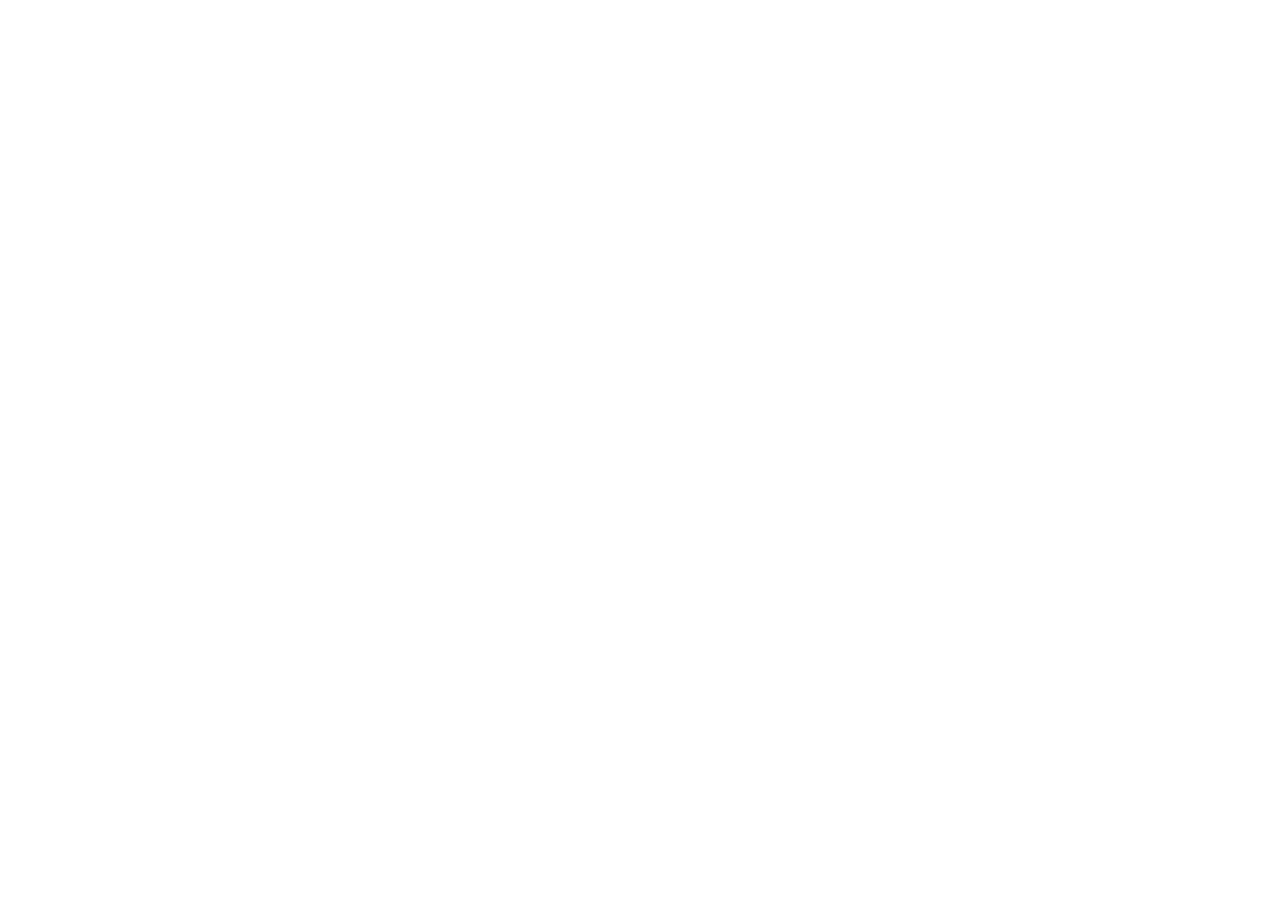
==== commit 5cdccaf0: "Pass protected" ====
--- a/index.html
+++ b/index.html
@@ -14,33 +14,8 @@
 <script>(function(){var d=document.documentElement;try{var t=localStorage.getItem('ds-theme');if(t==='light'||t==='dark')d.setAttribute('data-theme',t);}catch(e){}var r=d.getAttribute('data-theme')||(window.matchMedia&&matchMedia('(prefers-color-scheme: dark)').matches?'dark':'light');d.setAttribute('data-theme-resolved',r);})();</script>
 </head>
 <body>
-<a class="sr-only" href="#main">Skip to content</a>
-<header class="topbar">
-  <button class="icon-btn menu-btn" type="button" aria-label="Menu" aria-expanded="false" aria-controls="sidebar"><svg class="icon " viewBox="0 -960 960 960" aria-hidden="true" focusable="false"><path d="M150-240q-12.75 0-21.37-8.68-8.63-8.67-8.63-21.5 0-12.82 8.63-21.32 8.62-8.5 21.37-8.5h660q12.75 0 21.38 8.68 8.62 8.67 8.62 21.5 0 12.82-8.62 21.32-8.63 8.5-21.38 8.5H150Zm0-210q-12.75 0-21.37-8.68-8.63-8.67-8.63-21.5 0-12.82 8.63-21.32 8.62-8.5 21.37-8.5h660q12.75 0 21.38 8.68 8.62 8.67 8.62 21.5 0 12.82-8.62 21.32-8.63 8.5-21.38 8.5H150Zm0-210q-12.75 0-21.37-8.68-8.63-8.67-8.63-21.5 0-12.82 8.63-21.32 8.62-8.5 21.37-8.5h660q12.75 0 21.38 8.68 8.62 8.67 8.62 21.5 0 12.82-8.62 21.32-8.63 8.5-21.38 8.5H150Z"/></svg></button>
-  <a class="brand" href="index.html"><svg class="brand-mark" aria-hidden="true" focusable="false" viewBox="0 0 100 100" fill="none" xmlns="http://www.w3.org/2000/svg" xmlns:xlink="http://www.w3.org/1999/xlink">
-<use xlink:href="#stroke0_6666_40" fill="#D9D9D9"/>
-<use xlink:href="#stroke0_6666_40" fill="url(#paint0_linear_6666_40)"/>
-<defs>
-<linearGradient id="paint0_linear_6666_40" x1="-36.684" y1="35.5236" x2="42.6902" y2="-44.5283" gradientUnits="userSpaceOnUse">
-<stop stop-color="#0156C3"/>
-<stop offset="1" stop-color="#01BF84"/>
-</linearGradient>
-<path id="stroke0_6666_40" d="M80.7227 0C91.3691 0 100 8.63089 100 19.2773V80.7227C100 91.3691 91.3691 100 80.7227 100H19.2773C8.63089 100 0 91.3691 0 80.7227V19.2773C0 8.63089 8.63089 0 19.2773 0H80.7227ZM45.6016 24.0967L26.5059 75.4893H37.7656L41.3213 64.6533H59.792L63.3564 75.4893H74.6514L55.4502 24.0967H45.6016ZM57.0645 56.3584H44.043L50.5449 36.5391L57.0645 56.3584Z"/>
-</defs>
-</svg><span class="brand-name">AK Design System</span></a><span class="c-badge brand-beta" data-tone="info">Beta</span>
-  <nav class="topbar-links" aria-label="Quick links">
-    <a href="handoff.html#downloads"><svg class="icon " viewBox="0 -960 960 960" aria-hidden="true" focusable="false"><path d="M469-327q-5-2-10-7L308-485q-9-9.27-8.5-21.64.5-12.36 9.11-21.36 9.39-9 21.89-9t21.5 9l98 99v-341q0-12.75 8.68-21.38 8.67-8.62 21.5-8.62 12.82 0 21.32 8.62 8.5 8.63 8.5 21.38v341l99-99q8.8-9 20.9-8.5 12.1.5 21.49 9.5 8.61 9 8.61 21.5t-9 21.5L501-334q-5 5-10.13 7-5.14 2-11 2-5.87 0-10.87-2ZM220-160q-24 0-42-18t-18-42v-113q0-12.75 8.68-21.38 8.67-8.62 21.5-8.62 12.82 0 21.32 8.62 8.5 8.63 8.5 21.38v113h520v-113q0-12.75 8.68-21.38 8.67-8.62 21.5-8.62 12.82 0 21.32 8.62 8.5 8.63 8.5 21.38v113q0 24-18 42t-42 18H220Z"/></svg><span>Downloads</span></a>
-    <button class="icon-btn theme-btn" type="button" aria-label="Switch between light and dark"><svg class="icon when-light" viewBox="0 -960 960 960" aria-hidden="true" focusable="false"><path d="M480-120q-150 0-255-105T120-480q0-135 79.5-229T408-830q20-5 34-1t22 15q8 10 7.5 25t-8.5 35q-9 23-14 47t-5 49q0 90 63 153t153 63q25 0 48.5-4.5T754-461q22-8 38-7t26 9q10 8 13 23t-2 36q-27 121-121 200.5T480-120Zm0-60q109 0 190-67.5T771-406q-25 11-53.5 16.5T660-384q-115 0-195.5-80.5T384-660q0-24 5-51.5t18-62.5q-98 27-162.5 109.5T180-480q0 125 87.5 212.5T480-180Zm-4-297Z"/></svg><svg class="icon when-dark" viewBox="0 -960 960 960" aria-hidden="true" focusable="false"><path d="M579-380.76q41-40.77 41-99Q620-538 579.24-579q-40.77-41-99-41Q422-620 381-579.24q-41 40.77-41 99Q340-422 380.76-381q40.77 41 99 41Q538-340 579-380.76ZM338.5-338.5Q280-397 280-480t58.5-141.5Q397-680 480-680t141.5 58.5Q680-563 680-480t-58.5 141.5Q563-280 480-280t-141.5-58.5ZM70-450q-12.75 0-21.37-8.68-8.63-8.67-8.63-21.5 0-12.82 8.63-21.32Q57.25-510 70-510h100q12.75 0 21.38 8.68 8.62 8.67 8.62 21.5 0 12.82-8.62 21.32-8.63 8.5-21.38 8.5H70Zm720 0q-12.75 0-21.37-8.68-8.63-8.67-8.63-21.5 0-12.82 8.63-21.32 8.62-8.5 21.37-8.5h100q12.75 0 21.38 8.68 8.62 8.67 8.62 21.5 0 12.82-8.62 21.32-8.63 8.5-21.38 8.5H790ZM458.5-768.63Q450-777.25 450-790v-100q0-12.75 8.68-21.38 8.67-8.62 21.5-8.62 12.82 0 21.32 8.62 8.5 8.63 8.5 21.38v100q0 12.75-8.68 21.37-8.67 8.63-21.5 8.63-12.82 0-21.32-8.63Zm0 720Q450-57.25 450-70v-100q0-12.75 8.68-21.38 8.67-8.62 21.5-8.62 12.82 0 21.32 8.62 8.5 8.63 8.5 21.38v100q0 12.75-8.68 21.37-8.67 8.63-21.5 8.63-12.82 0-21.32-8.63ZM240-678l-57-56q-9-9-8.63-21.6.37-12.61 8.53-21.5 8.89-8.9 21.5-8.9 12.6 0 21.6 9l56 57q8 9 8 21t-8 20.5q-8 8.5-20.5 8.5t-21.5-8Zm494 495-56-57q-8-9-8-21.38 0-12.37 8.5-20.62 8.5-9 20.5-9t21 9l57 56q9 9 8.63 21.6-.37 12.61-8.53 21.5-8.89 8.9-21.5 8.9-12.6 0-21.6-9Zm-56-495q-9-9-9-21t9-21l56-57q9-9 21.6-8.63 12.61.37 21.5 8.53 8.9 8.89 8.9 21.5 0 12.6-9 21.6l-57 56q-8 8-20.36 8-12.37 0-21.64-8ZM182.9-182.9q-8.9-8.89-8.9-21.5 0-12.6 9-21.6l57-56q8.8-9 20.9-9 12.1 0 20.71 9 9.39 9 9.39 21t-9 21l-56 57q-9 9-21.6 8.63-12.61-.37-21.5-8.53ZM480-480Z"/></svg></button>
-  </nav>
-</header>
-<div class="nav-scrim"></div>
-<div class="layout">
-  <aside class="sidebar" id="sidebar"><nav aria-label="Pages"><div class="nav-group"><a class="nav-page" href="index.html" aria-current="page"><svg class="icon " viewBox="0 -960 960 960" aria-hidden="true" focusable="false"><path d="M180-120q-24 0-42-18t-18-42v-600q0-24 18-42t42-18h600q24 0 42 18t18 42v600q0 24-18 42t-42 18H180Zm0-60h270v-600H180v600Zm330 0h270v-301H510v301Zm0-361h270v-239H510v239Z"/></svg>Overview</a><ul class="nav-sub"><li><a href="#inside">What&#x27;s inside</a></li><li><a href="#start">Where to start</a></li><li><a href="#components-list">Components</a></li><li><a href="#principles">Principles</a></li></ul></div><div class="nav-group"><a class="nav-page" href="foundations.html"><svg class="icon " viewBox="0 -960 960 960" aria-hidden="true" focusable="false"><path d="M480-80q-82 0-155-31.5t-127.5-86Q143-252 111.5-325T80-480q0-85 32-158t87.5-127q55.5-54 130-84.5T489-880q79 0 150 26.5T763.5-780q53.5 47 85 111.5T880-527q0 108-63 170.5T650-294h-75q-18 0-31 14t-13 31q0 27 14.5 46t14.5 44q0 38-21 58.5T480-80Zm0-400Zm-198 11q15-15 15-35t-15-35q-15-15-35-15t-35 15q-15 15-15 35t15 35q15 15 35 15t35-15Zm126-170q15-15 15-35t-15-35q-15-15-35-15t-35 15q-15 15-15 35t15 35q15 15 35 15t35-15Zm214 0q15-15 15-35t-15-35q-15-15-35-15t-35 15q-15 15-15 35t15 35q15 15 35 15t35-15Zm131 170q15-15 15-35t-15-35q-15-15-35-15t-35 15q-15 15-15 35t15 35q15 15 35 15t35-15ZM480-140q11 0 15.5-4.5T500-159q0-14-14.5-26T471-238q0-46 30-81t76-35h73q76 0 123-44.5T820-527q0-132-100-212.5T489-820q-146 0-247.5 98.5T140-480q0 141 99.5 240.5T480-140Z"/></svg>Foundations</a></div><div class="nav-group"><a class="nav-page" href="components.html"><svg class="icon " viewBox="0 -960 960 960" aria-hidden="true" focusable="false"><path d="M658-487 487-658q-5-5-7-10.13-2-5.14-2-11 0-5.87 2-10.87 2-5 7-10l171-171q5-5 10.13-7 5.14-2 11-2 5.87 0 10.87 2 5 2 10 7l171 171q5 5 7 10.13 2 5.14 2 11 0 5.87-2 10.87-2 5-7 10L700-487q-5 5-10.13 7-5.14 2-11 2-5.87 0-10.87-2-5-2-10-7Zm-538-81v-241q0-12.75 8.63-21.38Q137.25-839 150-839h241q12.75 0 21.38 8.62Q421-821.75 421-809v241q0 12.75-8.62 21.37Q403.75-538 391-538H150q-12.75 0-21.37-8.63Q120-555.25 120-568Zm418 418v-241q0-12.75 8.63-21.38Q555.25-421 568-421h241q12.75 0 21.38 8.62Q839-403.75 839-391v241q0 12.75-8.62 21.37Q821.75-120 809-120H568q-12.75 0-21.37-8.63Q538-137.25 538-150Zm-418 0v-241q0-12.75 8.63-21.38Q137.25-421 150-421h241q12.75 0 21.38 8.62Q421-403.75 421-391v241q0 12.75-8.62 21.37Q403.75-120 391-120H150q-12.75 0-21.37-8.63Q120-137.25 120-150Zm60-448h181v-181H180v181Zm502 51 129-129-129-129-129 129 129 129Zm-84 367h181v-181H598v181Zm-418 0h181v-181H180v181Zm181-418Zm192-78ZM361-361Zm237 0Z"/></svg>Components</a></div><div class="nav-group"><a class="nav-page" href="guidelines.html"><svg class="icon " viewBox="0 -960 960 960" aria-hidden="true" focusable="false"><path d="m687-271-90 90q-9 9-21 9t-21-9q-9-9-9-21t9-21l90-90-90-90q-9-9-9-21t9-21q9-9 21-9t21 9l90 90 90-90q9-9 21-9t21 9q9 9 9 21t-9 21l-90 90 90 90q9 9 9 21t-9 21q-9 9-21 9t-21-9l-90-90Zm-28-348 158-158q9-9 21-8.5t21 9.5q9 9 9 21t-9 21L680-555q-9 9-21 9t-21-9L538-655q-9-9-9-21t9-21q9-9 21-8.5t21 8.5l79 78ZM110-350h300q13 0 21.5 8.5T440-320q0 13-8.5 21.5T410-290H110q-13 0-21.5-8.5T80-320q0-13 8.5-21.5T110-350Zm0-320h300q13 0 21.5 8.5T440-640q0 13-8.5 21.5T410-610H110q-13 0-21.5-8.5T80-640q0-13 8.5-21.5T110-670Z"/></svg>Guidelines</a></div><div class="nav-group"><a class="nav-page" href="handoff.html"><svg class="icon " viewBox="0 -960 960 960" aria-hidden="true" focusable="false"><path d="M469-327q-5-2-10-7L308-485q-9-9.27-8.5-21.64.5-12.36 9.11-21.36 9.39-9 21.89-9t21.5 9l98 99v-341q0-12.75 8.68-21.38 8.67-8.62 21.5-8.62 12.82 0 21.32 8.62 8.5 8.63 8.5 21.38v341l99-99q8.8-9 20.9-8.5 12.1.5 21.49 9.5 8.61 9 8.61 21.5t-9 21.5L501-334q-5 5-10.13 7-5.14 2-11 2-5.87 0-10.87-2ZM220-160q-24 0-42-18t-18-42v-113q0-12.75 8.68-21.38 8.67-8.62 21.5-8.62 12.82 0 21.32 8.62 8.5 8.63 8.5 21.38v113h520v-113q0-12.75 8.68-21.38 8.67-8.62 21.5-8.62 12.82 0 21.32 8.62 8.5 8.63 8.5 21.38v113q0 24-18 42t-42 18H220Z"/></svg>Handoff &amp; downloads</a></div></nav></aside>
-  <main class="content" id="main"><div class="page-wide">
-<div class="hero"><div><h1>The design system for the AK&nbsp;Mob&nbsp;App</h1><p class="lede">Colours, type, spacing and components for event, live-session and attendance screens. Everything works in Light and Dark mode and reads well in English, ગુજરાતી and हिन्दी. The Figma file and the Flutter theme are generated from the same tokens, so what you see here is what ships.</p><div class="hero-cta"><a class="c-btn c-btn--primary" href="downloads/design_system_theme.zip" download><svg class="icon " viewBox="0 -960 960 960" aria-hidden="true" focusable="false"><path d="M469-327q-5-2-10-7L308-485q-9-9.27-8.5-21.64.5-12.36 9.11-21.36 9.39-9 21.89-9t21.5 9l98 99v-341q0-12.75 8.68-21.38 8.67-8.62 21.5-8.62 12.82 0 21.32 8.62 8.5 8.63 8.5 21.38v341l99-99q8.8-9 20.9-8.5 12.1.5 21.49 9.5 8.61 9 8.61 21.5t-9 21.5L501-334q-5 5-10.13 7-5.14 2-11 2-5.87 0-10.87-2ZM220-160q-24 0-42-18t-18-42v-113q0-12.75 8.68-21.38 8.67-8.62 21.5-8.62 12.82 0 21.32 8.62 8.5 8.63 8.5 21.38v113h520v-113q0-12.75 8.68-21.38 8.67-8.62 21.5-8.62 12.82 0 21.32 8.62 8.5 8.63 8.5 21.38v113q0 24-18 42t-42 18H220Z"/></svg><span>Download Flutter theme</span></a></div><ul class="hero-facts"><li><b>33</b>colour tokens</li><li><b>24</b>text styles</li><li><b>11</b>components</li><li><b>16</b>icons</li><li><b>2</b>modes</li></ul></div><div class="phone-wrap"><div class="phone-controls"><div class="c-seg is-auto is-compact mode-switch" role="tablist" aria-label="Preview mode" data-target="#phone"><button class="c-seg-item" type="button" role="tab" data-mode="light" aria-selected="true">Light</button><button class="c-seg-item" type="button" role="tab" data-mode="dark" aria-selected="false">Dark</button></div><div class="c-seg is-auto is-compact" role="tablist" aria-label="Preview language" data-target="#phone"><button class="c-seg-item" type="button" role="tab" data-lang="en" aria-selected="true">English</button><button class="c-seg-item" type="button" role="tab" data-lang="gu" aria-selected="false">ગુજરાતી</button><button class="c-seg-item" type="button" role="tab" data-lang="hi" aria-selected="false">हिन्दी</button></div></div><div class="phone"><div class="stage" id="phone" lang="en"><div class="status"><span>9:41</span><span><svg class="icon " viewBox="0 -960 960 960" aria-hidden="true" focusable="false"><path d="M214.5-174.58Q200-189.17 200-210v-140q0-20.83 14.62-35.42Q229.24-400 250.12-400q20.88 0 35.38 14.58Q300-370.83 300-350v140q0 20.83-14.62 35.42Q270.76-160 249.88-160q-20.88 0-35.38-14.58Zm250 0Q450-189.17 450-210v-340q0-20.83 14.62-35.42Q479.24-600 500.12-600q20.88 0 35.38 14.58Q550-570.83 550-550v340q0 20.83-14.62 35.42Q520.76-160 499.88-160q-20.88 0-35.38-14.58Zm250 0Q700-189.17 700-210v-540q0-20.83 14.62-35.42Q729.24-800 750.12-800q20.88 0 35.38 14.58Q800-770.83 800-750v540q0 20.83-14.62 35.42Q770.76-160 749.88-160q-20.88 0-35.38-14.58Z"/></svg><svg class="icon " viewBox="0 -960 960 960" aria-hidden="true" focusable="false"><path d="M417-154q-27-27-27-63t27-63q27-27 63-27t63 27q27 27 27 63t-27 63q-27 27-63 27t-63-27Zm209-378.5Q694-505 757-451q14 12 15 30.5T759-388q-14 14-32 13t-33-13q-53-44-106.5-63T480-470q-54 0-107.5 19T266-388q-15 12-33 13t-32-13q-14-14-13-32.5t15-30.5q63-54 131-81.5T480-560q78 0 146 27.5Zm95.5-219Q835-703 926-622q14 13 15.5 31.5T929-558q-14 14-33.5 13.5T861-558q-83-70-178-111t-203-41q-108 0-203 41T99-558q-15 13-34 13.5T32-558q-14-14-13-32.5T34-622q91-81 204.5-129.5T480-800q128 0 241.5 48.5Z"/></svg><svg class="icon " viewBox="0 -960 960 960" aria-hidden="true" focusable="false"><path d="M310-80q-12.75 0-21.37-8.63Q280-97.25 280-110v-676q0-12.75 8.63-21.38Q297.25-816 310-816h90v-34q0-12.75 8.63-21.38Q417.25-880 430-880h100q12.75 0 21.38 8.62Q560-862.75 560-850v34h90q12.75 0 21.38 8.62Q680-798.75 680-786v676q0 12.75-8.62 21.37Q662.75-80 650-80H310Z"/></svg></span></div><div class="stage-bar"><button class="icon-btn" type="button" aria-label="Back"><svg class="icon " viewBox="0 -960 960 960" aria-hidden="true" focusable="false"><path d="m406-481 177 177q9 9 8.5 21t-9.5 21q-9 9-21.5 9t-21.5-9L341-460q-5-5-7-10t-2-11q0-6 2-11t7-10l199-199q9-9 21.5-9t21.5 9q9 9 9 21.5t-9 21.5L406-481Z"/></svg></button><span class="t" data-i18n="events">Events</span><button class="icon-btn" type="button" aria-label="Search"><svg class="icon " viewBox="0 -960 960 960" aria-hidden="true" focusable="false"><path d="M378-329q-108.16 0-183.08-75Q120-479 120-585t75-181q75-75 181.5-75t181 75Q632-691 632-584.85 632-542 618-502q-14 40-42 75l242 240q9 8.56 9 21.78T818-143q-9 9-22.22 9-13.22 0-21.78-9L533-384q-30 26-69.96 40.5Q423.08-329 378-329Zm-1-60q81.25 0 138.13-57.5Q572-504 572-585t-56.87-138.5Q458.25-781 377-781q-82.08 0-139.54 57.5Q180-666 180-585t57.46 138.5Q294.92-389 377-389Z"/></svg></button></div><div class="stage-body" style="padding-top:4px"><div class="c-seg" role="tablist" aria-label="Event filter"><button class="c-seg-item" role="tab" type="button" aria-selected="true" data-i18n="upcoming">Upcoming</button><button class="c-seg-item" role="tab" type="button" aria-selected="false" tabindex="-1" data-i18n="live">Live</button><button class="c-seg-item" role="tab" type="button" aria-selected="false" tabindex="-1" data-i18n="past">Past</button></div><div class="c-card"><div class="row"><span class="c-badge" data-tone="error"><span data-i18n="liveNow">Live now</span></span><span class="meta"><svg class="icon " viewBox="0 -960 960 960" aria-hidden="true" focusable="false"><path d="M38-254q0-35 18-63.5t50-42.5q73-32 131.5-46T358-420q62 0 120 14t131 46q32 14 50.5 42.5T678-254v34q0 25-17.5 42.5T618-160H98q-25 0-42.5-17.5T38-220v-34Zm824 94H724q5-15 9.5-29.5T738-220v-34q0-63-29-101.5T622-420q69 8 130 22t99 34q33 19 52 47t19 63v34q0 25-17.5 42.5T862-160ZM250-523q-42-42-42-108t42-108q42-42 108-42t108 42q42 42 42 108t-42 108q-42 42-108 42t-108-42Zm426 0q-42 42-108 42-11 0-24.5-1.5T519-488q24-25 36.5-61.5T568-631q0-45-12.5-79.5T519-774q11-3 24.5-5t24.5-2q66 0 108 42t42 108q0 66-42 108ZM98-220h520v-34q0-16-9.5-31T585-306q-72-32-121-43t-106-11q-57 0-106.5 11T130-306q-14 6-23 21t-9 31v34Zm324.5-346.5Q448-592 448-631t-25.5-64.5Q397-721 358-721t-64.5 25.5Q268-670 268-631t25.5 64.5Q319-541 358-541t64.5-25.5ZM358-220Zm0-411Z"/></svg><span data-i18n="attendees">128 attending</span></span></div><div class="t" data-i18n="satsang">Sunday Satsang</div><div class="meta"><svg class="icon " viewBox="0 -960 960 960" aria-hidden="true" focusable="false"><path d="M180-80q-24 0-42-18t-18-42v-620q0-24 18-42t42-18h65v-28q0-13.6 9-22.8 9-9.2 23.02-9.2t23.5 9.2Q310-861.6 310-848v28h340v-28q0-13.6 9-22.8 9-9.2 23.02-9.2t23.5 9.2Q715-861.6 715-848v28h65q24 0 42 18t18 42v620q0 24-18 42t-42 18H180Zm0-60h600v-430H180v430Zm0-490h600v-130H180v130Zm0 0v-130 130Zm300 230q-17 0-28.5-11.5T440-440q0-17 11.5-28.5T480-480q17 0 28.5 11.5T520-440q0 17-11.5 28.5T480-400Zm-188.5-11.5Q280-423 280-440t11.5-28.5Q303-480 320-480t28.5 11.5Q360-457 360-440t-11.5 28.5Q337-400 320-400t-28.5-11.5ZM640-400q-17 0-28.5-11.5T600-440q0-17 11.5-28.5T640-480q17 0 28.5 11.5T680-440q0 17-11.5 28.5T640-400ZM480-240q-17 0-28.5-11.5T440-280q0-17 11.5-28.5T480-320q17 0 28.5 11.5T520-280q0 17-11.5 28.5T480-240Zm-188.5-11.5Q280-263 280-280t11.5-28.5Q303-320 320-320t28.5 11.5Q360-297 360-280t-11.5 28.5Q337-240 320-240t-28.5-11.5ZM640-240q-17 0-28.5-11.5T600-280q0-17 11.5-28.5T640-320q17 0 28.5 11.5T680-280q0 17-11.5 28.5T640-240Z"/></svg><span data-i18n="satsangWhen">Sun, 25 Oct, 7:00 PM</span></div><div class="meta"><svg class="icon " viewBox="0 -960 960 960" aria-hidden="true" focusable="false"><path d="M480-159q133-121 196.5-219.5T740-552q0-118-75.5-193T480-820q-109 0-184.5 75T220-552q0 75 65 173.5T480-159Zm-21.5 55.5Q448-107 440-115q-42-38-91-87.5T258-309q-42-57-70-119t-28-124q0-150 96.5-239T480-880q127 0 223.5 89T800-552q0 62-28 124t-70 119q-42 57-91 106.5T520-115q-8 8-18.5 11.5T480-100q-11 0-21.5-3.5ZM480-560Zm49.5 49.5Q550-531 550-560t-20.5-49.5Q509-630 480-630t-49.5 20.5Q410-589 410-560t20.5 49.5Q451-490 480-490t49.5-20.5Z"/></svg><span data-i18n="hall">Adalaj Hall</span></div><button class="c-btn c-btn--primary c-btn--md c-btn--block" type="button" data-open="phone-dialog" style="margin-top:8px"><svg class="icon " viewBox="0 -960 960 960" aria-hidden="true" focusable="false"><path d="M140-160q-24.75 0-42.37-17.63Q80-195.25 80-220v-34q0-34 17-62.5t51-43.5q72-32 132-46t120-14q14 0 29 .75t27 2.25q12.12 1.55 20.56 11.64 8.44 10.08 6.44 22.5-2 10.86-11.5 18.36T450-358q-14-1-27-1.5t-23-.5q-58 0-105.5 10.5T172-306q-17 8-24.5 23t-7.5 29v34h319q12.75 0 21.38 8.68 8.62 8.67 8.62 21.5 0 12.82-8.62 21.32-8.63 8.5-21.38 8.5H140Zm485-68 192-192q9-9 21-9t21 9q9 9 9 21t-9 21L646-165q-9 9-21 9t-21-9l-99-99q-9-9-9-21t9-21q9-9 21-9t21 9l78 78ZM292-524q-42-42-42-108t42-108q42-42 108-42t108 42q42 42 42 108t-42 108q-42 42-108 42t-108-42Zm153 290Zm19.5-333.5Q490-593 490-632t-25.5-64.5Q439-722 400-722t-64.5 25.5Q310-671 310-632t25.5 64.5Q361-542 400-542t64.5-25.5ZM400-632Z"/></svg><span data-i18n="mark">Mark attendance</span></button></div><div class="c-card"><div class="row"><span class="c-badge" data-tone="success"><span data-i18n="registered">Registered</span></span></div><div class="t" data-i18n="youth">Youth meet</div><div class="meta"><svg class="icon " viewBox="0 -960 960 960" aria-hidden="true" focusable="false"><path d="M180-80q-24 0-42-18t-18-42v-620q0-24 18-42t42-18h65v-28q0-13.6 9-22.8 9-9.2 23.02-9.2t23.5 9.2Q310-861.6 310-848v28h340v-28q0-13.6 9-22.8 9-9.2 23.02-9.2t23.5 9.2Q715-861.6 715-848v28h65q24 0 42 18t18 42v620q0 24-18 42t-42 18H180Zm0-60h600v-430H180v430Zm0-490h600v-130H180v130Zm0 0v-130 130Zm300 230q-17 0-28.5-11.5T440-440q0-17 11.5-28.5T480-480q17 0 28.5 11.5T520-440q0 17-11.5 28.5T480-400Zm-188.5-11.5Q280-423 280-440t11.5-28.5Q303-480 320-480t28.5 11.5Q360-457 360-440t-11.5 28.5Q337-400 320-400t-28.5-11.5ZM640-400q-17 0-28.5-11.5T600-440q0-17 11.5-28.5T640-480q17 0 28.5 11.5T680-440q0 17-11.5 28.5T640-400ZM480-240q-17 0-28.5-11.5T440-280q0-17 11.5-28.5T480-320q17 0 28.5 11.5T520-280q0 17-11.5 28.5T480-240Zm-188.5-11.5Q280-263 280-280t11.5-28.5Q303-320 320-320t28.5 11.5Q360-297 360-280t-11.5 28.5Q337-240 320-240t-28.5-11.5ZM640-240q-17 0-28.5-11.5T600-280q0-17 11.5-28.5T640-320q17 0 28.5 11.5T680-280q0 17-11.5 28.5T640-240Z"/></svg><span data-i18n="youthWhen">Sat, 31 Oct, 5:00 PM</span></div><div class="row"><span></span><button class="c-btn c-btn--outline c-btn--sm" type="button"><span data-i18n="details">View details</span></button></div></div><div class="c-card"><div class="row"><span class="c-badge" data-tone="pending"><span data-i18n="pending">Pending</span></span></div><div class="t" data-i18n="seva">Seva volunteers</div><div class="meta"><svg class="icon " viewBox="0 -960 960 960" aria-hidden="true" focusable="false"><path d="M513-492v-171q0-13-8.5-21.5T483-693q-13 0-21.5 8.5T453-663v183q0 6 2 11t6 10l144 149q9 10 22.5 9.5T650-310q9-9 9-22t-9-22L513-492ZM480-80q-82 0-155-31.5t-127.5-86Q143-252 111.5-325T80-480q0-82 31.5-155t86-127.5Q252-817 325-848.5T480-880q82 0 155 31.5t127.5 86Q817-708 848.5-635T880-480q0 82-31.5 155t-86 127.5Q708-143 635-111.5T480-80Zm0-400Zm0 340q140 0 240-100t100-240q0-140-100-240T480-820q-140 0-240 100T140-480q0 140 100 240t240 100Z"/></svg><span data-i18n="sevaNote">Waiting for approval</span></div></div></div><div class="scrim"></div><div class="c-dialog has-icon" id="phone-dialog" role="dialog" aria-modal="true" aria-labelledby="pd-t"><div class="c-dialog-icon" data-tone="success"><svg class="icon " viewBox="0 -960 960 960" aria-hidden="true" focusable="false"><path d="m421-389-98-98q-9-9-22-9t-23 10q-9 9-9 22t9 22l122 123q9 9 21 9t21-9l239-239q10-10 10-23t-10-23q-10-9-23.5-8.5T635-603L421-389Zm59 309q-82 0-155-31.5t-127.5-86Q143-252 111.5-325T80-480q0-83 31.5-156t86-127Q252-817 325-848.5T480-880q83 0 156 31.5T763-763q54 54 85.5 127T880-480q0 82-31.5 155T763-197.5q-54 54.5-127 86T480-80Zm0-60q142 0 241-99.5T820-480q0-142-99-241t-241-99q-141 0-240.5 99T140-480q0 141 99.5 240.5T480-140Zm0-340Z"/></svg></div><div class="c-dialog-text"><h3 id="pd-t" data-i18n="marked">Attendance marked</h3><p data-i18n="markedBody">You are checked in for Sunday Satsang.</p></div><div class="c-actions" style="justify-content:center"><button class="c-btn c-btn--primary c-btn--md" type="button" data-close><span data-i18n="done">Done</span></button></div></div></div></div><p class="small muted" style="margin:0;text-align:center">A live screen built only from the system. Tap <b>Mark attendance</b>.</p></div></div><section class="section" id="inside"><h2>What's inside</h2><div class="comp-list"><a class="comp-link" href="foundations.html"><b>Foundations</b><span>Colour tokens for both modes, primitives, type, spacing, radius, elevation and icons.</span></a><a class="comp-link" href="components.html"><b>Components</b><span>Live demos, every variant and state, the tokens each part uses and the Flutter widget to build.</span></a><a class="comp-link" href="guidelines.html"><b>Guidelines</b><span>The 11 rules, do and don't examples and behaviour a static design can't show.</span></a><a class="comp-link" href="handoff.html"><b>Handoff & downloads</b><span>The Flutter theme files, tokens.json, the handoff guide and setup steps.</span></a></div></section><section class="section" id="start"><h2>Where to start</h2><div class="paths"><div class="path"><h3>Designing a screen</h3><p>Work in the Figma file and use only its components and Color tokens.</p><ul><li>Start every screen on <code>bg/screen</code>.</li><li>Pick one Primary button per screen.</li><li>Check the Guidelines before adding a new token or component.</li></ul><a class="c-btn c-btn--outline c-btn--md" href="guidelines.html"><svg class="icon " viewBox="0 -960 960 960" aria-hidden="true" focusable="false"><path d="m687-271-90 90q-9 9-21 9t-21-9q-9-9-9-21t9-21l90-90-90-90q-9-9-9-21t9-21q9-9 21-9t21 9l90 90 90-90q9-9 21-9t21 9q9 9 9 21t-9 21l-90 90 90 90q9 9 9 21t-9 21q-9 9-21 9t-21-9l-90-90Zm-28-348 158-158q9-9 21-8.5t21 9.5q9 9 9 21t-9 21L680-555q-9 9-21 9t-21-9L538-655q-9-9-9-21t9-21q9-9 21-8.5t21 8.5l79 78ZM110-350h300q13 0 21.5 8.5T440-320q0 13-8.5 21.5T410-290H110q-13 0-21.5-8.5T80-320q0-13 8.5-21.5T110-350Zm0-320h300q13 0 21.5 8.5T440-640q0 13-8.5 21.5T410-610H110q-13 0-21.5-8.5T80-640q0-13 8.5-21.5T110-670Z"/></svg><span>Read the rules</span></a></div><div class="path"><h3>Building in Flutter</h3><p>Copy the generated <code>lib/theme/</code> folder into the app and read every value from it.</p><ul><li>Colours from <code>context.colors</code>.</li><li>Sizes from <code>AppSpacing</code> and <code>AppRadius</code>.</li><li>Text from <code>AppTypography</code>.</li></ul><a class="c-btn c-btn--outline c-btn--md" href="handoff.html#setup"><svg class="icon " viewBox="0 -960 960 960" aria-hidden="true" focusable="false"><path d="m166-482 176 176q9 9 8.5 21t-9.5 21q-9 9-21.5 9t-21.5-9L101-461q-5-5-7-10t-2-11q0-6 2-11t7-10l200-200q9-9 21.5-9t21.5 9q9 9 9 21.5t-9 21.5L166-482Zm628 0L618-658q-9-9-8.5-21t9.5-21q9-9 21.5-9t21.5 9l197 197q5 5 7 10t2 11q0 6-2 11t-7 10L659-261q-9 9-21 8.5t-21-9.5q-9-9-9-21.5t9-21.5l177-177Z"/></svg><span>Set up the theme</span></a></div></div></section><section class="section" id="components-list"><h2>Components</h2><p class="section-intro">Each one is a Figma component with variants and a matching Flutter widget spec.</p><div class="comp-list"><a class="comp-link" href="components.html#button"><b>Button</b><span>Five variants, four sizes, pressed and disabled states.</span></a><a class="comp-link" href="components.html#input"><b>Input</b><span>Label above (default) and Material styles, six states.</span></a><a class="comp-link" href="components.html#badge"><b>Status badge</b><span>Seven tones for event, live and attendance status.</span></a><a class="comp-link" href="components.html#dialog"><b>Dialog</b><span>Confirmations, with or without a status icon.</span></a><a class="comp-link" href="components.html#sheet"><b>Bottom sheet</b><span>Custom content, single select and multi select.</span></a><a class="comp-link" href="components.html#tabs"><b>Tabs</b><span>Underline tabs for pages, segmented tabs for filters.</span></a><a class="comp-link" href="components.html#selection"><b>Radio, checkbox, option</b><span>Selection controls and the 48 px option row.</span></a><a class="comp-link" href="foundations.html#icons"><b>Icons</b><span>Material Symbols Rounded, weight 400.</span></a></div></section><section class="section" id="principles"><h2>Principles</h2><div class="table-wrap"><table class=""><thead><tr><th scope="col">Principle</th><th scope="col">What it means in practice</th></tr></thead><tbody><tr><td>Tokens, not values</td><td>Every colour, size and text style comes from a named token. That is what makes Dark mode and future rebrands a token change, not a redesign.</td></tr><tr><td>Even numbers</td><td>Font sizes, line heights, spacing, radius and component sizes are even: 2, 4, 6, 8 and so on.</td></tr><tr><td>Readable in three scripts</td><td>English renders in Roboto; Gujarati and Hindi fall back to Noto Sans at the same size and line height.</td></tr><tr><td>Accessible in both modes</td><td>Text keeps at least 4.5:1 contrast and icons and borders at least 3:1, in Light and in Dark.</td></tr><tr><td>Small and extendable</td><td>A short list of tokens and components that covers today's screens, with a clear path for adding more.</td></tr></tbody></table></div></section>
-<footer class="footer"><span>AK Design System</span><span><a href="handoff.html#downloads">Downloads</a></span></footer>
-  </div></main>
-</div>
-<script src="assets/js/site.js" defer></script>
+<div id="app" class="gate-wait"><noscript><p class="gate-msg">Turn on JavaScript to view this site.</p></noscript></div>
+<script id="payload" type="application/octet-stream">99GwnEDY/39kbspM9TXgw0MAkVwaf6FbZsBw3RmLPIwQD5xOOMz51cgPswp6sXhEgNuhSC7YkJz1qaN+HrA2jXH2giuQ4PtxucYcWwa5F8uT0QGTJ8iZfvjjVmAfA0uExSNNDZDGTvU6Z89+GSju2E8zuvSiyDJtbr3bKPaWeg1NNH9Fj70Bbd/grc133MdRG6ql4yCj3vuz92Fq4JRgqdVqAkrjOp+ssJp7Kp0F6doNFSFwCgK5tRxRrNCWqMA/g8MsbCkowNvFEzn9v2FmIPmneORUAyrLMehn7UDtnoix2bqJp/tGtjz6QAMATtGVvps7infTL7zzfXfv7FQMrrW9YdepPiTL5m7snd2oy4diQ5HhMWgg6izsQo2fiNV0gc3nBQm37g5+81ToGREGx4KSm7uPAgQY9+3xbr3XB8q8dV7cOWqzLCRNsAi/bLCpsTRXUMhPffnm4ShpiMB/I9cWAMiu4mSjluBi/3V4f8YoN7XQ6ePc8FoFpazjWxZ3EieB+bho/qoptArmWKMX59EfH3cgjxNj97c09pHL0BojsHd5Z3jrAvvBgYXkQR7otjx8Pz04OCC4LGNN5XHc6ZA5pRMk7pEGZyaZ5eZW12Coa+9P5ZLr56MjhhPhmjIqCofQbyYCatdaVeipr+4RdD9jFVc5317yu5EvTQaT1v6lpcVAYVcUx/[base64]/o+X5uQsgrNpKOEFmad3FlbjvdM1GZlUl8NNnpfyFxanjvp3i11R397usnFyGsUSTyXjxJRcPFQRkdm8bdDH2UHBlc7jrM5b2T8AjG24tFmihyU9Kq+lcvqBOUaIZlQtt/MxiEjDOWEoxVpT3cdbhYX0cTa9fRBg5/kifchpu1VSNWRtDa+cRiYDJJgwvUb1le3USY8rPzkT0VcPCBI2ox7y1EgQBevEUbiIORcXr8ickCHlMoTXpCR8W+9+ErYQ4eyjJnS/tzhjq/yjZhRFHn+IL6cEe9nHJm6YrzBMGsSBAoDwD1kUm6ds7ejUNBLblKWNOnl7RvcESK/kyK4IACtG7bbXP1QAplx3xYsfDopu4Y2cUsH7jxfrsMAKbXmb0wBVfpQe8/lRN31vp5MN03+6K3qd/Qf9Puv/IWcyjTzvb9x8u0i4/ZhTUcI6mX/of678RvpHfG0S5EiJy0agWYUN4ZWHSCx3bx5iGhK4kAp3hReSgsMRvrFVBkYgSsaE4inVHP3sjVtpYeMlNX9CN5DrlWIynAB/6cuShsn5bDwqPKL9zJf5bkCSKiNQnCxa7vPS0Mo9pegYoRdd+t6Do2IjF7p8rc3C8NjiWJhxqjaGs1/wIxVHPtOknSt5XuGvT4T+x7Odce/lPPGw1FddMRONEMzPCjK3f02k5TTP+lw7xWTZVBimzgh0zQVdP8fLLgaDhP52kx5ljsjS1VEUM4rbQcMeiNuxBFhcwNzqObNajMhTFZT090aQrSWQgC9lKt3Ue0YpA7BZ9IxmuVe6BimGDMgzhNZiSo/0Wx4AhncZOqTHH0qik6YnlDdm06Rwxo0TpTUDLPcO6e3Pp7LsM3QZhtUjwm+t9n7wDctz9VL577+pbgEWKegKbZ1ss9HQY0TRxRsigwjNszJ7RNB1x2+M/8uY3BkwEUtP1WAvDLOu17Y6yxQ6C+FEmUQrkRUE9MU2XeOQ9/HS8iyg+Mt9hgomrbKDhjJdvtws6jte/fsMP26yPYyi8Bs0jFz+CMT7G6AFj++LebroWRNY4tNBAyX6nfyD+P5yHy8Nv+RzH6iUmoaQ/e8F/o/4JvYN6hT9UqYpq3kqplNq1K0jLYCybrjDSCpelvlJNfRyWWbpPJHnPhH04En1bgG2ZtP8x+LHEdfcb7+Ks13UhYfUWUFRLeKQW2FNQi3keFso2u6NJCBruIxkTCz2Jr0VgQ+ceqo4vYtY5YzbAc+VJHATWT9nEXRkg9D1F/MSR3szK/LtrnkKe0MEjqnlDViaf9OLjsj8Fliie4tRGJdCU3GaZEUlLZ7ILxOTYnCs8TYxLgHPRa37Lo3W9o2OmFBK+xVUJ62Vk4thaKfNZAKj1jv5dqgdJo3l7sWDJc7tNDDaHyNK/5FZm4MVkaQcgWPv3k3AUNTH5gkwoclWUy4v85g2wI9R2tGtfuFcOEIiHO7LLfughJi9vyS4KC9suuL0TU4j/vC9nkvzlr2656jMfxu4vQX8eDn+cO9ljdqa/N+wGYoMsyDWzUqbYntaS37siG852iE0If1VNGMKc+40V0LERFmoluigPBtjgeY+rwwCQnbuW+MbthMKnqtnvt0CC8GsVNIVyHy7cAVrMeIHvmqutZRSeWnELjdp67GLsyMySh/OevaLxLMpH8yLzqB8EKsdk6NA7+xQCenJhGd8kk/qRtRCMh5yXcSu1mFCxn4V1sFW77Q4OES6rtNUnw8i34DZrDY3EzzuRhNf7uEKbHz025Z9I7hPxaGe+WUf5IqIYY+zBq/RiszRjDPk1Is5Vwe5tcM8txqsW3+jJbpp2nf7zVa47IprJ0AgzVdlTbWgrWPTgFyn3EcQuNjE7bOmLs7C9U6JOtSFhpmN/oUREh86GLmkBDaJVKxqVsULlZ2OViqt69es7sOMOlDEPjZW8n110fKe6Vdpyiv2lE1kW9NMgpFnD2bPz/O4IMkvoy9HVytT56vU8nqvHXvzf0lm0RS44dTOinmJt/749iswJd7bfJ/uVgiUBfmIw1nmCx8KMUGHM1rI9TpFW3WU3Rgbu5k8j6z76Kx9AHZp2m4S1nzrQX2W3eAJHIJvtn44PzjufgI7lgaD6xqA1RdUFEnAaaN+Cnvflg/wtT6Zru83W+OKt30WgBQrG2+UzbknYo8E7iE5CCxZ35XCVwKoG8BQjN9SotY3Uij7i0msBzraj1M5BFs/blyclXXCID4YfLVTTo36cHFDf8NVc/KUE6S9473IZD8E1K58iwK803JV/lZWQj1ys4Cd/rrSNvt6wIKl3KihZLKIEetTcH+wZmenTPgQXWnFM3Se0EcwUlIc3axgDnfjOUzhdYg7eXYfG6ZjZGsLIG7xaqzM8OG5WzToHQYYBTDT5taYbn3AEuvQM2KvyuXKr45q5XSMd14XninL7qmnCDT9Wedgm5TAspMLaxAaA/xv4+XAQ+OV7T++ReuHwJUnYBrIqTt6F+IJ/MqKa7vb34nhRQLSBTS7UT64W1/WK+5m4B7jVIxmNOGbCgLgXRE872iWl71b4VYNuH2ksfbAcsw4E9aMypBpGxxjd+FI6EDOJpQPqqgo7ImwJivjZxZPd8fBawirK7y0UmvSrRxRGvE1atlR3bxYPSiDuDvHm76jJBGKlx/p+dMAu8gTgdGPad6lBE1rlYd0sUXrVdy+4lqLiQlWx9E4mhcnECcl+uAq9wx1/gTuxb0pYWskA9aEDKIIPr4RyCcy464Uk8SOQctr5Thrz+zAq9c28oR+LMU2D7KoDHSV829FKBlhWI9RS1D+ium4iDmCjGjJwIYHlre6L62+7yF0kBOKVDEz3EPIr9INlUfuv2V6c9w/cww5gAPjlRL1v//+sEXj6WJSTxkRkqK5Sr0h7TX/8Md8cpBTg+IPHzWb2LPD96qu5RM+qg1oYljG2nNTKkm0eeNWmHfCsO5Z3dje917LxZVdfrd19xFR/0QhrZ8BN9gojqXRKsjO9vIbpeX2g+h6O3ZnzClt3NG/GOqHdwHoBG/1CTOePj866gv+ni4UTs0QVL/p5VYSY9AimbIUr1VFL2NSnxpwdO8/NZQH+Imvoxz3LmLMxocFJRCpLg5OU/9oGcKP5Rv6GJAgRLJ9bwPrGhkcAzcJ6w8AJsf4jelvT7w7nq/u5A5rCghQtpgbOqjxtaj0VTXpWUIOh3kt6mjKVVYThPwr83bquJ6oZ2Pq192lj0CdrlWdGrpvNuiz3Mjmx/[base64]/YE4PyGlUnTOdW+OTJAaYIDpKKoXqncdwtaC9MxLDH87TKHgUyHPYRt5HMlLR/U+KFkEkClWBPPg7Min/tzUMsH5Ezae8dOOiuMpm3EzIgEUZAuYy5tUcQkWPFjvd2mXy9a3n9PZ7pd9bL4qClWBbzaJBalOtfsrAIa/fRK7ugLbatsh0jLHTfkY86z+zpHZpl/LXOxIQ2QHfe+nBHnL93GTH/k/zW12kfk/8hgtpZujWyWykwz7hDHbWVrnwzwl4sEwvzl2+nkQCcq65OjkcU2+d5hBmdfvcMIrSBs05HBPoOAgRp8qzdy0rm7UfhzK00H4R6wl2+HdWeHLV2ZcYDnJYZssZocVc3m+y01dWjvlXLZEj117Tnfa/cYnxxr+iPR1SxP7OdEUiikj0jOhn+jTzxsCnETNc313WqbxLo0R2dgR6PuLpT6s3xOi5Y13quBdMDEAfm2NeQHQKDb4+R21bvJL8gQDgaJQ/duu5jDrG1nZGt3k2UucceyjUOxK+mm8L5oCKnul6uPdHlUl4gqw/enHKFc6wlN6xOfKhK0DSY0k813ddL6QFMlhFKrSafPAjmYyIA0IkgKzoHy8qCgM9n8ibmVz0i6mly8qef/JRQCQQK5fRlujCtYrpH5qrPdYFvIL6pGQJbUOEWZpPkTaiP0nTDDrkU/q0KEfQ5f1P4cCy70bIkO/P/eHUTexU31FoOB4MwIOhZLgjVn/f6KtLphFYoSQHjJJ/gKulK/G7w+t/AmdgKTdRQxYH2RDv+lWI8U0XNHWcP+3v1+PfsGwgPIqIYIyKcYTFinMVJUEQAVHU7y+nBZI9zhymhouVtkHBsd7gTm/rm7Vith7ont9Fh+HtBzwvuVUHGfj3oFgM5sgEtKTLCqY1LUjXvO7C+a/VaDjvo/ycVtRa4No9qp8AIDwQEsbQshGS+5XsZAoIa4S5Bf1SWEbCrt4Uxt/5qqjb8hYbOPnWB1+dRydLiye1FXgWw1QqfA5VzbvexMKe/BsxMHPGCPW/oFaCvSPpnqSsygzfRPBJYZbd2slYtoOyADdXpcytmkzt3FakYkolQXeq6uNUiwCp9JFCYNmFje8ExzzXMTN7gZi7z5+Tsb77IwKlstqnr2yqLO3mzl8cJ8V1/nhVtaxYqiLj+gz+Pzq9EXBvyArPk7gfFOmO+nvNS+FMItp2+py/Utg99Dan8JCV0VnGV3vSZ0lRP9ubLDaMqKurPDn3IEfb5Uv9+XA39pfYJEzxWDm/cJmXc/tmBKZypni/Tak8Q5sS8MfdATNX2jo4ZkX6c8UXu0m8Pefrz809YpWN3H0IzuHbLC6lmEJUk98xXlnOzWrfy1SZjOl/34zPNsWhtz2EKEHqDiBp3hntHikXtenvVGVNKG4sdpCFYomzZPLoXTp0NFLXF/WulNbzb3+KYU5Y+CMnmy7Dbg3ueIOs4qKajnchKMubjblQkSdtSZIrN9ag2aPzc3C8/[base64]/fD+vtoZAMQqme7XfnS6YVrIFeESy/s+HaVhciBwgOOseV/+OEoF4KrZ3Qy0YMXTF3p3LoG3YzGnzCzd+yw0RPlslgzJ1E9PcsNLoBXb7g60fmP/mwHrc3bJvvSVBkn3BSfzdkFcfCdPVf1KV0ER8+WB3wG4dM1MwXb34K8v62AKKePuPpiaGBQGrs5CUVVPM3JEshgXWtTJUKahDxvNlsoVZ221PqDtYFt7yMy7JcBl+qJzTihaIepoXPC7TJErt1Tb4XEpB0w0mda1x9PwPvMTf/ZAbyv1i9cnUw4dB9M90jf0x9HP4tqglZTRno4OBdmqbcFXTUIUHBpescK1v3zRBtCLIzGc912VfbdNRwTdQlBEYsEJcLB3O46C8jXUixKL+KsCP+fJeBEVXOzvVOO1Jd3KbK5T1UzTwRWWrYEt0RPOuiN/mpjf7nt/I0tsgpbxMvVK2t9/[base64]/76uMj/JoWOP2nW5mIMrp3FA8SZ/Sfr7FQA53AKvHq/GmZv5mhiRlIvEqjUjw2EfejfihynpUM9BwwgYTxbu8HJuK2oJ6iTKeu0LT7pZgJL9VR06RA5Cd5ztG5NDKDBQB2swrINOVgshTBAZi4Ml0EXx6xpidvWWIP1uFZlafnKcW1h89dj+SDivYwX/Ec85tiDtYsyNfx4iCd8PQGyXyh8ojyebogEGbCsI0jaAF1GVTZ3yfXsbmJAtFSrGF0H0hfHIVLe31hdkvBCvGMG9K8ThuANWTkbY0yF1680h4L/aPTDJQ90yRV/poEFyAisCehW/ndEXTzGeafzqIkLwHO10fMup21FwrR+wjYchfVVUtP01v1DCsU+cFXCU0T5WyOLJcaYSe16J3CyyErC2DAsbLFMQb2IUDTnb+t0jCgoFuhuhctW4q4mrNSfctoSU/21+iRqb7A0Jrb2hbW8xRzEBiK0JD781o/52NqLv5RfufhIr59Wlc7WfQKUmJdg94FD0yMZzzrde9oZQtKIoYIu9wyPtePQxEP9ir80HFfGGOJUa5P6THvVMVORXc8m1SkKrgLUhLLsI2vCnoV0uc9TR2vOcuG9BF/far6obfF/dUayYj2FnZptl0/d8DMe7EvTN1fxT2ZetA0W8inZrawa+M/GhThQ5MRJK1PUyTaAWEBaD2aulNOt070p5Ia3xRH9vkolRZas7Yni2q3ziMG21TYAQBKx8J1Y/f05xD64l3ryLTmCk+cEWQsSZOfeH6j7bt96huG963+xsKzdk0K1/i9CFv7YRkvZQ1N8250+TBLCd3SIC5ljyXLwraDXv5XiEXtaKfyPNgBaH+mhRKXjSi9sE2mMNPjuPWFO2hrYmvIVDOSteClmq8S73bugxL/2RimWD2hSAYQL7W8yjryL+JaCrCtq+vDEFgGhWD4FppqhUiJp1sfQLu0v1TLYVC9a2+BQQgiiwVClgC3oqUUVCcQamFk/7DF/FqkdFbabHp6hiUTqLyQvucPRv2bb9wuEfP7yCPpGpVJ2lmRRlfQvKcBxYuejzlSd0Hzc5eXejZ418qvaXd8BZqKlj0+JlQbdyU/0IvipRmm+iZRAIXAMqKpk08kXO9RCLJsPtrvxzQjZr4w2Zes/iJqGHTX+nz+tJPZSl36M6TQajNFh01qw8NVXTzdeSC/59lluOZ1WY5AI++UucRVTDFRNUk2NLw429ziFC8T52sD2GpoPMgLGfhLewTVmsBrnEwQa9hSMiAxgY9d/zcRTyrpW8F5wknQv8ovQknm4EXDqqwLdP8D0ATjDRPd/jJBU2GXAlB2fmKITaGdTN09QXYAOVbLkWTFULYRGlEnuXNMJGQZV8tvu0ZsSqrY5xVUqPXS360vBlm90pJoVvWlh7d83aFhOc9x/J/[base64]/N7O9HRV7fZjHPjurgyYU9BEOEb9GaHy6CM6gGwMxqBqGgtMYJTy7E183hpESH7bpIuNWDS5jN5p+TbWH2yGTz9wrsgA8aiTLMAwlwvd8zW9FZnlafkPwbXKSW3YQ3I5ZmowhYGVWCPSG+e20Z+J63NH6vw/il/4c9K1jmTaQ5t9f/+rpWVDMduNznf9YwD3BTMUZhSjjanfTqqPVZseUGtNZOBkg+0pvUtCuem9eORcSwbJZ+qeDsZ7jIuFj5P1Oz/CGu2SxVjQEuUYQ85HTNLhRd4r9YDrq3QczGEuvkQaCizbFcxVgaGYyijZFb22GM93am5cfBMHbGhy6G5cXM687QWlPkI9cxMDUq381U6jsfnVJ/eIkZqoqyM0P5M8iC9R/t6+A2k6PEib2dKN1+wwcSJzgdOX1IQrfJvuNdB7sG2m5OVG30IA7BWr1Z/L2tVpfGVImDuNGSJFCNpDulPbwe7Yn/7EVfznHVyNYY3Qva9gGKmBq34kclu8JM3T6x4kDHO5fglGK7eZQW5FoQytAgTR5mu60TJiGMU3hRmyW6qO1Gjr8CujJUZDEUjAl0h8VPGlMTd4doSakkA0aA5jVRe9ouXA8xeyuZ7F+HROITu4lbAlRVZZiqGTRDlj6bzFI+wUIrEhBwGGrEeI/reYAVdg78fU/wGWyRRjwuOOOs+PnoBKFuf2UgCOTIq8d36LERBsExepdJ8UPAz/JV9bLaoNb3KYMvSowdVWpJUo/ndd0R3Z8iAlfVQN84lfqr4BozVASIQDRDXP4mUxAnYOhTLdvsgNu24XioDQQCtCfFSOpNHhNQpXYRilwx4MWq+Wmuqqi6q5lcwYnr9nMILhN9JLGunSrewUPesWsLwwnPodm3iJS/5iSG59NpK+mGn/e0eFdBnPGTW8BzkdhEgvqNnnRkakIHI6tp7WKl11dfg9fNAZxkfFg1Nu7ZPBYGaml/8UafzReatPGaw4w+HfYlbLEztB/PiWXWWrz+EF1Ioxm4pDFzp43W6qBN+PMiYd7KJZyuzDDgu8F4MJQaYInE6/NtYyXCmUB1PnPyuKkYt2C+Gq3h7yAXodarQxAtc/Oyh/OvenvuA4tCTf6hl4bJJLW+y/26kR7jw2aNeaR5DhZbrME9yKDdO57gL+49pJQ93WV/ifwT3+ot6T4Zw41HcHXZO8K0HEQthWNAmMUEKN6eU2l920IPe2yA1yZdZXjmqLLoI93a+cEJpVMV/FQNZcVECuGUjaocM++Q2WnHdHRyV8YOkANCFecfMi1SiAleENm1HS0jN0yinprM+vLUPKccsC1aPuJk+xC+V4hIpuR+S2Hy2aXCl9lLY8wzSFthsQ70pnw/cDkU4WIX03/6sczjS2gR4zRTaixhQ7kTjcfOCnmumc5ArqgPiLKnvDh4Lmh9TGACujbJx8O5+P1+n+IO21eRiOlhL3w24sLeikUkbpHu4/nJpdxI/5VsW4pCWveQ4/rq1B/FZNbaYEjpnCc4tQL2nJM6WcQkPTSAOAiEnqOLqC/h8RMqWK0dqiHIc1HvDNUFUJPD3Abaw4ZRUOdRQcs3ac1wxleVdpzQrawAHMhEfpNWzYnlVnukXr6ryvLKDajEYq8mDgMD7Ocw2s9mY4wAksQH16v2xASaArGgAAYU8Mql9kd+5g1ArzYLkh7gaOCRHmU2v3OPQwC+IhWGkyZeQ6J9VfrmD/GI5mdBz+qieHmZSpuSbeUnmM/b2nbVsfBNhGvHevm2y7LJMMc3iDVFVssLkcQaMpc3/DRatV/KT3o4mCdjNxKq3ik2YHVd3sMe6Ib3ZzeUECvmu05B+V2PFeKWD7yxHhrw7Xfope+kNe07m6p9m+eZO79CNP70lnAvleGjhbMd+us4Y2mhxigMzWMQcmyTpCxUjd6WYsA0bU0jCPf33baP8ONzbm9X6cdjkBHxFriDBfNwXQ8giM/WQASfa+oNuIFc14mB5Ys5VQaTRGu0GUTDNDZAKC454scFzxhwq8qTUITpq7oMm9ZkOe7rjXRmpWsQZp5POzV+ISorEWnNJi6inah7cvnpY6swL0M2dYqy9Mdywfgnna9aNTgsgdv/HgtySXrWkN9BV7cQwJAMgIVOfhAf8CaE2dO+jP4FmnLdGWhTSRlmh+82/txSgm344now4SnX+AC5psCO9DNqp/lsSOiIv474tU97eyVrdpEPBPdn7kSvsdO9FWTP1pv84CM3A4sreA/AqzZsjxqPHj+LznQQaApOzgoy8KUeWsYLUWTeTVqY36XeK5FeTQdUMhH+DfQEH1ilKZZDq07lFtTzSTjV9wmg//[base64]/VtflPkpUCvKBM4Sx7fwJWsy48Uvwt56WtErjZOaHaQxsv9Ly1njA8p6s5o8UTQE0Wv8u7XRDyeq4m8ZYL/liFOpSFjpxUBk/KDlbOZnHOE4INAJCP5+NVQ81+RbFIN3An9X91vasGN3zE4aRukj+z55YaYPvZA0GsRkF/QEicgAfq2VPw3r5IxTo4VJiUla2LGTPHsGG26AfGIrdhI/PZpqoeTKjZJ/3nxAyNegT6VgGU9zYZdAKCIhsyTrOZrz1zEVCRam1dNWTXPM7fFaheY6fDvlgUVzBjzxZGLK4pK/zf4fccnEPGikpuVRnNUe1WufPw7r5fwirhMwrN9s58V/qpmiNq10zB2uyWEme7jD0cqZHpFzptZ+U5UOMkpQdXU9vpIuq0IMu7F48Va7mw9/TOai1a0ri05BvlVvtIjDoi/O9oZZ1ldslGzEtIJcCA73d3ifE3sWnVLRxiyxySWgbW4v9afVUA7PjufO2/y6qYfjPSkbNorjSawRfnoSdpU9IJCRIv9OpuvCA+NsIwaI/1OiUpFgzrpmVL3cVQeH6wWqXgdPB1V62iMZ9M9P2xWlDAFElKv1911sWyhpT1wOO31W19pLyTfE7Y1dfKGffgcdpgJHVIiwh8+YPuWKSdKn3iLjqlHKEc0afkBxpSaPy8mx4IpAmLVZyG8JcUTI+1mwAj1oLPdFho7KXApjBV9JJR5VJGOFbm79LLK1yX/Vy83UFR/GEj/M9RLpks3NHXgi+J+X2cL2X1IvifvBV/J12ubenH6zCbOEK4eToi85ddZBDjDY7k05XmvkHwYc89ezvXP5Bkc/hEeE6spR+HkGawnw+YlsfzD8rInsVZ81WG0KhH/P3bez71rF/ebyPY3O8MC8uJA5FwmWyciTHu/YRaZQT8QRZQXSiKwuYgFZ0UdZzSSxzjJv4JOQ2a0THzmSVv55R1u2GND8pY0xkt0i8jRT6acJDvDrel7UjjaJ7omUCcKcWmnZlRv5bUBzrCOLhZP946AxLfQ0Euwag3mldrLX4Lba4/1m4FwgV5PCXGeO+0V9ROJUUKQ9dMgm80rJcqPGTVDZ8Ndo4E/+UdNze0iiGC8mhKx8xuOY0GJtWCTNWUfT/W16v0gk/FWnoqb3cndvv+lf6x4/cCZR97S/nvtT/EvxsEE1bvCBlA/cyAZsI2hmyYfX0z2EWQLDtKvJBRkfubrO66J0JX3EchD9ClOKu+nInu6pvAAQwfsc3T/HIk59/[base64]/[base64]/ATiF/fDdavTk85xNDyIMkde2fV3aWJBLDkmLeVTIOb3TbTukbY03fscPFjSlMf6hV2AWVtVsmfTLeoLip6L3Czu2tBNpYpzWkOO6QDfqTwiDoFhoExBnWxz/MPoCbFNv5NlumWVz6xv5jv6GymdtdosXajB0Wqm1tYc7dLnlUppfEPFk4ehv5mdo3hJI4Umi0vDPbcfeG9FVTEIf7xkb0+Z/ZGislsg1LJR9/[base64]/du0qu5m/JLSPBQR17lJNl4EA0au7H/h/XpVCeMqtEQctZrge4fO+VvhmQJ2zkF1ILhRVB38trgHE4QoHTPDPx64mzYSTa3L2PIJI9ADMMnUzuucWDatATUWcOzWBbIfIzV4U7f11GHlegVEOr+/[base64]/8QNqnAz9XwKlGer7ja8K3dncqHXIsMPeD4Acpn6yDWpMVBbcSmKe60X/W/qXVmm1QdFRV43Zwpya0RwTEvajs7K9jG0U0tD4Ul2IJDZkgcwnj6nz7sk0P6FEvYAifO5fRyylKxNvMbrrMnrekItIKIIzLBy3l/KxLjWB5HgqV5xDJdAA641iKNg2jikg4whgHx6Nfj3mr0PxjPzFrh8SuWX59ewlG+eMSgPBxAeCGaYjmF/WxP+qQpebEXTommCy9cCnbWV/jb0+/jdXuSLchum1rPx2tMzo5CnUeB2N1lg1TRJjMDt6XZ3uCKzIrb0YrIzosFWKQp6arUsoBCDN8AP3M/oEXXF19G/u1ubUf9hIpVJmt3pIyHaXm0sQW/pL0RzSlK9ynnTU76AQQzD2C8YYTKXVjxZw/09g1cySenlcYs29Za/LW98GTWr9kiX090jJV0WAeMiW9wE9aoLVQFPTFbM8Ts8N2E7yXYMNeeKIkBlGx2IEwjqa2YjIexDI0FSZtfG1YJuaCk58CgLcoJWSz3wgEJdIRMCMTOLyQoYXY2+fdnMpiswPGf+RXAZfEMIURPPsqflF4P6o/i6ZcHuutUQ2gXdQ4xW7oFkJjWcFD4Pdt0qeNGqtz63JdQb2WBllZWg+0kwwIN7pv8KK9GoaAmP4M5pym2q57OkcIlajRqm2R+0LPg2RLvNRw0wmtHev2A1Ghei0XPxk/V1quLOHCUObJZhENfCNyXjtDK+h5kZeeEwPS2Cd7aD8Dft4CcvcvbkdSq73ORpMIkZjWxHlTm3wbuSE4Q9Mt+03guV4ZKnzDSpDHTaUQuhIXFqE+r+Ka0TWrqa6Gssk9pNRrZkesr5n4OVj6cFrz411iwUF2mw0/4i20op61q+Mexk8gtB08czzm7zlXPLgTC5TWvl06IbIKhmmeUJObxRHVWqUoP8EfllzD2mcrGw+ma/18uYBAumBD4Xw7Kq5UcgHNYcRdqY2TexBl6BopzuU93aQNB27BQqz7VcGmRT5tohfgobqtZIrg4X43NRN8VACXrwbWSWG4rHv4yh/HuBc10FaVM1+et0G/DF9ZiiO35aFycp3OT5JRWIqAea1pTgez6pkoqW/yP7DWNQKnuuc0zaXGIN8wMpix+knqf7xAA3IKFKTC8KJ/vuA1sB0rznTWyFiglqLZdUpq2cPC/[base64]/lAPXjOYiipZwbO2bKldQ736CT66bgZmMqkd9s4C9lCvCnmXphbTqxIMntuke1GNnLkW7fDCqaQ6Xtz7lbdCsUkQCk5wS5P/15fS2bIU75y8kL2TF5syy/Viy7saf75a1wbzZnTUfzGg/JaEdO2N1YPwZHHSkWlCY5o6rKdqyme43knHuKoo+bILQQcjcuDO+SYFh4+8EOWSS3xJmQvV3yH5vBJZhhkaBS+gjsUvBbvOsxKPxCOGZjGmpYm7mEmBOmj52EX4OSXk0Rv9Ab6XA7ke8GoyLLcNGXa7OBMDj/f3w6hPKNJbmcFEURkvBDlvzrqr8tdRkfwNMyuOuw/Og5Jo8EvIUxTvsX32TAEwXUaesIWHp7V8qUXD9FOzogg35f05GQCNGWhqEpBUTmJzM1VE01jLOE3qDR5j/oGAqWeV9964h3eJo1E/[base64]/UNvNS1VW4s/AYVNk8KEd9bxS3S6NOMQA5Q9c90rE9oEPygjOWkjnDAC8F52N+b0D2GHHpxIXhJjiqiWK7NgeCnDr/qGwmZjkaV9wxRUYI1SpPfQwGoUYdVX7sU+zu/PSrY6LnHujweaP/zd5t8+r3WwJQeMHVjVEGvL4QjpbzDR7eZZW4AEJhJx5Xn9ihzXDhi+HtOiQ0oVYYex1kWI5vSvoJwTfQudqz9yFiPQpERLNzaqavjJMSHj0wFr+v8IpsTf+6GUjEB3pX0lsZ6I9FjNQKfZAAfpcNjVz2wNIq0pHiYegqC/0cgJmu9zbowCLHcr50zVbhgwO2VwOZ4PgYCf+bl1BEXkRhPFLkIeNtpKLIgq93Mcdo+m3rNVpZLCL50BPP0W7i5YbSl6Vp/kDQ+KGKwKz9O+vnS70HbimR+TE5WDK9o8hs89uYetQG7K9BhoVINCJbl3cxT+rAWS8QT6UxkbfdEuxXEEI28by6Kv+pzdbWsfTZaCfHYBq9k8cl1ZG2Gr1ZYnyk7xdZ2OojPhjMey/[base64]/Hj17OB0mGSj2mNac3MTmVBDsGjex6AfF6GSlMM2etC0JT199dH7+xGHvfh+MBh3RU/fYyjVlGLn8LQ0kzkzZxqgXfL7EftJduiedBWELNSSZf+v6be1mQuXTV4IlwUhkop5KEVLnc75akYoPgSuaF8pMgZ5wa0QEZTw8+FNZVMWp7XXKzSNaEKs5NRY4oYst5MiE8nlaR9MV5tlhqnaA/Fb3vCssjv51VQkwhnHcmDiaqHPs9STbTinZPDCqPMFRbflST7GAErP7nc+zWlGI2WKxy2GVq7tpTlmhdq5o6H+/k12G2qaqvTlx4LEA0ok8YkioG2sv1u0Fa2AKXxxNfMFDlynPxEaN3jgCMJsIvB6xnJ8119CXd1DSh56TRj6mX4S+cnNB4ptOvNZBUSdpCxb+6Ec3CQQEG5zRIucSD3Q/4d3NstPYt6GDsSx22r3Bni7wp3JZ3dMnli5YXTdTWlL+8kaQh6tH+tYj0wpvcVTEVvIPJQzpNwdMKeYYjXa7FITIxO+mdJh7PLLVJjQwBqjhaktgr3v1u4LfrTrGSreyszF2+4f2lDyGK6paXXMixj8Ku4G/C1IxJqwCQD9m5tjsRsJuuVrwOILe4izVERW7L5BMJKT378XgpIASwmdGIW7bi/g/KoWg2fvReyX1YD1lub7AoBjOq8AumXCStS22ILNySz4gGySrOjqb5ck98VrMhAG/5uvoLGoFdUgtWeSg/iFQ51piaKpgr7Xnq7AopOPMdeaTUFS74IeIPAB3Gmw/EbzLtkiOfdT6o5uL6rOztqjgwqSWxLkrwKgcHQjcWKLwQ6RREvUCBAmko6GBDUftGy8eKyrcQuFNmtKSVI9RaPd2jpFCBe7A6DOoLPc7FoyjRJZY4G80pO4UP15GHbIzEPsAS4X3DIgEXhhYcIujrEcKn56RBb5IClg9touAxEb4vpYr0XggwzF/CXokoH5kMMJMelG4wF0NJpKyLDaQWrItf4Dc242jQlt84/nP5o+XJIbnb8fTnnPmhYVBrojqMwEMtDM31THvjcxwR9CM8L5WxD2E2Hh5wiZDkaMhNgim6YCqDu9gUGTnxSYbtJlGRxKRiM4ngq4/aM3uGjz/hSyr7r9bZa4H+KgZy6HwZiYtEkIM0phNBfqrzAe2hynPaaVIJXnqyhGKs3fjK11xIvVcJBGIoYgAjX516L2LTdQZu+e0oBuQaELKg7m3GK+vmk0lgtYOLvyII/5o8gEKUCwZCMeZxdRAr5twC0P5AF5Wi0fePC10ChCcZM8xfoeU6N0LenU2lasORuz4f5zqjzq1fj7/p/8lH/T7GOkHBf26O4wU4CZKT+B4E0zB1BPRk4zwFv19JUqjCAjCLiHGnUI+m9wx5gIutvmScC79o8UGklRhUarHD1rY05AhoeBYH8l+TWjVDl6+Mr19KdVG8/HEqp+yWH+Lgi8u/fExpEq/3nhH2i88557wHoV42/[base64]/V3oAlE3vUgid1x9TleSYsqzHX6tDSv62czxn5+LWmq322wM9iTv8wH7pyeKQAv2pK45cZvHlWG0mRVbbZ0W1dBtEo2TJQCef1uNysSJKtqCWcWw5YunGKs+9M+skUV8O4lS2UCgE7gwH/sqb43/M0AbrA+eV5q/C9bILseC5wodO8DD2JOKZPEhlIwlizqvqFfpoHqLp6qzVKdHVgt1Af9R188QFqK75KGaEjo7rJIhRwDpauOv9cxu6+8KYurto2fHWZ44o4ACqEYrOoaa6odveDvGDlshnBRSgy2v1RBuu3FZwbZ7GoRdz4mKfK5ULGubKNXGu26SRd80Siq7zmExibd/mqpmPomFI5d+wehDk/JlI2Kc3ZrBP1TCF5ccMCIkI8t3BfbMcvIFSlLMC7pnIbO0WMi5prKmQnWfHu7fnP/yQLBZFlxNeCyveLnEZFHZ3Uh0ZoXIhYP+5Dku4NUKdLi2DJTJmfNL96SsQsZGoDx0Q8QvgX8tUDJvYBR9s0+hKCYlgX2cFZYxmk1SBH3fffgZKqUvJc0g3/ADLtJFQMDwvXYi/GoqrcnBiGa3TAoxebTy6vFp+8+8cQQLnocfeGYSYdkhFR0UMZoF68wpVKaoKFnD+h7j8OwgOpL8qL1SP3/LNvyB8zMHc9DBrWEBVb6RT28eJs8J85PkdG0BsTONpO/XTxLB5G2bXwP+R+xjQnRy+RGzKzO3QtU333LhWGI4oqcqmFQbnB+gct8xYLmGyMGYB80XVqgxeYPOyiL/+ONxoK6wTSAt+2L+JT/3ArGda0wScaDgEhwx3QbWuwRzWX6F1QeG3DaMTNBJcRu9+vRNJyxbESX0ydFTDs4OnBdhBsEF6YuTDN2c/xTNj3CcV6Ui44RBj+2LV+3TBs0Fw9bZLJF1C6wagkhy9d4Aw/AGmUvqvJUINUGFIXmebTLOHxdb9qrOGy+oHUa2LRmMvioXQ1gCmIidMLc/[base64]/8s64NUTBWUAiW4XMqQzvMIivwfeCm0851yzWTOzD0pO4VNiAvZbnMoBWTrMTAhsQRDaCPIy1qofP27Tu7n1DUvZIs2giru7RCqJLrdc16oaEhYSuu/lF0gyvccreFEr/1RiJmGltZIjnCN7iixjtnDViDwUDSuWdyPY+pmCbPLRbSPeS/B7TmgNdLiVFmFxqajYwYHapA/ewlDs3EvsQXdXmywDwMQkmvRIWwylIcmVgPVoAUfhr7YD7n461hDKa5XVtBBCmvZFNmcpUmwJi3yLm8AzsTc0XaINbXN+XgW24TukJM28bOJaPIVRse+9US0CL630qLiMLck+R9LkfhRhG/5/Mh9S1cfoqvh7SDiFVPcMSYaRrvc3uADbzhkrelB0U7tZIEMJ/JvVNAK4+KIV/d0yP1+WvG3brkkEbrKn1aNkiNINS8AAFpKsZ7G1oKKogt2TAd6sukABOScaULDX8Q2M4SryhNhp8mnMcPH/DHUaw5T6hCw9XUxaOxznQ+6bLjO9KhEWhRbsf1/+QyRQt5Xrqt76zKiXlCkgSsZqmavp/WjxRViPByR1P5PjJfDDw7dW1b1iawJH9gK2LhOUJeXqZHZxv0IjF50hAIZHhzbwXIwKZDAmaQ0hAiaSq+GcQIbJdt+D1C7VcYtiZ70EzAXBOCAoeqVPAvgN5VJjiuTOPKeYLcQhLXYVaeH1U9nm8YODjNn4u0JCJ2JWud189ewTY/qt3hbHI8lA0sYEYYV9GEBXYSA6x9CN2kH+B+Xv8Alc7/8PG5GzUR0iVKquIGnPIIgEpu4V9qFFIJkIty0R4Fl3xFw7CMzHZfv8aq4f2GBRidYMkM1q1yUeQX92HjMjN5M3VYLrOlD0Kc1Lr4fdaHQTQrjK6Mf6taHHE1oNXHAqh9l1nvVkzEY+99h/5lknHKQD7eP8ZS7jKeg5/qr0Zl3vh+XGsjFO5/3TPPKh3xk9tiEgSx4n0cUTp8/StYDf1xjGx/Viy1cXdArymUSUl2BDEYxZ7muPJziCjGx435hrnSH8Yz6K15yk4MxA6jMJBMW3aHuRcRwVVxWRGrMCBNicBAFN3yFnWpvEorDtt0n4DdQJsaIZhJ2RngsfRpo8H57U2zmjxm740odlLdlPKewdhIqciWPA/0b+IyLD/[base64]/n0wa7hIJSnkBi8alzyTfArKtSWL5Wn9oel9s+01Ec1gWPSsu4xSBLegfa5bBlwE9JcbA3lyRKw0WMNU3CbnuG/bgOFazoBDZI7WswkXYzLaU8KO5fGojl95WprtxEuw7yyZx2OjUQYXim7jqwdDjZZm8dq8bZzywmla/sJV3RUP/[base64]/8DZKHBbcdZ4PzLDy0m+eroRcBHn7GPDzhxXGAsRD/qG7/An4kf7h4GmSfzt0ycv/gBv4UvZKERLNgVTc251LIVdc63vThvSbI8D1sWCpv2P7Swbbu9PgRGHLnmAvqNPmx8WIcB9zKQoBoDzBpG3/gxRpJoRd6R0T1Y3W6SneP4htl4bOxPqtNBgWguydRjw0bewtlMgM5TSL8Qn12Ss6CBK/[base64]/wm6EuvDJxyHxjfJeXi+72yNlIyJnupqfP0l2gfdBHYlKWPKS1i/1t5z6DQTPq+Tfmq3pWLTkvmlodQKFWBOz2maIB8Yl318h2LgGsmi4qQmy02omF2yDmWe7okyCJY7dmZNMpLrwosmrGDF1YWbSPbt0zPOguBjaiFRqaiMZUdcKejJ6t4ef51eHlBGy9COGbCSPN+8TrxxC1Q/[base64]/4O8X1ulUwEf2Xg997sSmJLdfzog/gAGeJ4MI60cBcvh4LobFuNge7AUPrjRrN+AKZ+Lvi/0ehqwsRUeKnvoqVpj1hJ5Zl+X017XulChBLsucR6TwrjSiJ05yviW68Dr/[base64]/L0TmbiUYD62dw10YLFxTYtsNyPTSBzq3NjAAjRoHa8PQqHTh9d6t8+77sbs/4E4cqGEvBhZm0bGoz/hQsRHFBWrx3jzQ96OAxqIlGIhL4OpmfNBIU9oyQ6FXomGf2UidYpPnQhHbNLHzGkyQTy2zn5yOpWUMjMsR71xW8bIySPZPTybOoRm5BiZXJZ9rrb87vncOk1Kiyt3GscZCRfRwi7D+Qd81y5Cp00OtNsiUapva4/zzmgqd3oa/DVO4ymA12niPzuvqBzmwpcXdE8GuVDQVCru8NX37mrRr3F6bOaCNpQi/dYAOoyO7yAUjFwlsBQaTHDylV/EyTP3gfV/ezp6c9XhPIa4CxrBsb310HePiuoHtfhPQ6CAXrXgorYZsD34bWn8Jd+WkYD/llJMPVC4U4dV+/MGIT2nIuNKyEKIxtvOdhljCm9lCWOyCQlkeWWDyOjvl5D2F4N/2elVfjq7eQOvbY1HoxyUQd3xexwD3Nwscn4oIfFdbBl0j9WVqFipGXaAwaSZMgp4yvEUjutw+M65XiUjmKXTP0XTobIOFIqocJkFrYB1bLLtbw1bhdbWOPtsnL9yGJfY+lyU7kcFGhqX1gxwVI/YgIFdMg24GIC5zdut8fQicAM/styDhW488Pk63qDPW5nc63NCUG+/G7une0GEFC701DrBFAxFDksRG2UOYF92BkYpM/QdV69zEEuu8CkxTTlH8GjUvaY3L+lo23y6hFdegqohIH60yLKb3v9F6v+ERI8FAWfpjuOaPGjitiWnwjYk4CeNn1PwulpAXDwMtrcIckHH5KqPxTYAbyLH1EH00MlcNE9aoBV0T0bF6H5rhem8f1URQy4MzD6GH2jdMdH6Fr/LDgQhVBoYc/hq5yKxCVFaFYRd7p57Wq/SPPRreSx0hn98HPiGa/RYi0wCYwX0cGPe/XhgADdRmjtnAreQFhU08h9jIaUI3WBagendSCtY4VY5w7B861KFFQIQ3hmVMyd7Uo+youRGi27hycSfYUTDLz3/QTImJUyQJjFeaqqC5Gbj4VdsADWsPv/EGbzz9zODjwA/BPSwJJg3o/C2o4dWGjyBksiV4ZWIqW6kA5WYNGIzyeF/jiiTG/MKhVA227zoNKoILIeVryQC8tkh3v3Y/WQWF/AaMqFoZFFma/7uXJUcXILjflVzgemb9yrW1iDgAzXATWlPtv33rwXI61XB3VKbj9IpI7x2KHfzuAKoQHT2A4RxGSz4FTifls8aAfxaKHH+8IwyWRjhf3+S1HJ6Fwn8tydTZCNb/Ff1QQEMS0FxyqXhywwt4oanDh4vXFKGtVsA4Ubve3e2XQmHf/x5eBSeRIwUgskMm6ZnGjVJfk3OjDlC5k2zYmV7G1j1DSDvVYPYgPe/vRLMK1PfaTHx75eTKTqu77au6xFdTkBj7qnP6rmIN4f0aYV+QKREeFuNasSlyXGH2qPadbGwCoNPKXtS+URiG7qDCn5hBdYVFfSH1vDc6vC6Osx0Be/35sYOH6fA4lSKHxej16+j2yHUupa5WF9pn/AFiJyOyyXSpHE+MY3YC8iZdeNhVy2/X/CvjR9FVlIm5U6iqZk3oVCp1LPzndq9jAXSWxFnm55QyJJti2z5lQrZ9qtj6XJogMpTKzjuPy5lprJyPHrmJs3DA49GC0VxFGe26SB6e+bOhlJnM0gO51cI+G3urTU3ni7LyWP0VJ8PESIqtwy/9IejlJN91RFaqBJnn3U0pcvzo8mIu2iphBTJfclkpm/cGNyWVgaM1N06dd9ZDE3PS6TALb+7SbmzYxRUjaPXXCu2rSR8T8HPvEjKBWW/3GutxAjtQUIYaVKf+08F9zlavDEQefcaCOYgZbYqw5XU1W9zhM8mWYE2qK9yTFhqc8OURQz5Intl1urOqhPVoQveY/ZpNWg40JR4rIBq/6554TDwwn/Yd+GnL8tGddoam+uE4LohMQDLmY/Rvl30l5JHmjSVIksiDPZSK8SlJTWN3LVMJDT/dnwtEloPJcKB1USMPgQHC26icIS2oM32HtGsGiIXwgECmXref92DjJe31ppnoMeufTOJDSSJ91fgGd+hT6fo//VxdkSUX0afQYNTIdPlzERcm+APGdiNaB3JdLrwH/uhVqG29wLoYS869Kjc2/6pqPjhHviRN4MBlskGXdQ05h8MAFMD4KZS9w9p7XG8ii1yKtvhUfu+GWJXGUQbV9E+K64ntXZ06jRq49W0DKR4b94Q0lMszQrKTYi0epv+U7dTPmii6NpcOypLa0G6P4MDaBcRLrRSXxkEt74U4DsfcBsEjuW/PwS4evsaCwbAXmYUltNW7K8GAljSXrM+qR7SWRiQZNWPSz63KaC5T2la2ZNPiOAsTAtH1zMBrtsZ84/qh7uhWGaxoszIhhAkYjZph9HaGLkZvGTk0ZCaFing+mD3jadsl++QW1ll+WnYQMGwFGkCcfwrzraEDUsDjc4r7ixFPrBgnrHCbjN7ezCuunkBM0o1QpgemhldOQb5EHzKLGShTGTiR498B2fLzIUSUzCq43Yx/PGwo8ypbVR+XMULOQr7p2BK5xYEqLJCBXR/NRuFZb9gnCwndzxDM6Fr0yBhRVH0bQJglxSasQhTad0JKtS9BV9cHDC1fNAxkwawzeuP+Lf/N5k4Uo9LuXCvZtR989OKHMxoCBxHDbbP6qjSGaXU4DUw/dhuPUZ4tew2B5hwGt3WNH+COVpNP+Lj0nQdATIkNxPXK+AHMcogvxp1NSkWbYDbAtRy9Ddm5Dl9KhLB4FSrTys959TepBjF9jUbD3r6raT/+R5jag91Cast9T45qWhiL4q1p/MX3DIOxYg4QcivneVZdYUHgPjhF+8WuDHKuhv6HMKu9oP2B3lbbTU/Q3WofSod8bq+x0CqRHAfH6dpKtziTjAurt9i1yVQNkxNgaOpS6jn8yx/L3PM3oZzf4seqY8arN/2pEFHqcWt+NF02uSjueOmWaqVLlQE1I0lo8ZD0Q2KLLN5gVx+DHZYypzcaPqvLYhVRKK1AvZgV7vAnLHhZrhbg01gTUGB0+MTxRfDiJUL/aP0ebtIR88cVnpfwchefShREhItIIgPyhKwg+saoCVkQ7pl4ZQ+uSKDkwkNwLXJREXsA5k+XNTCZ7yfUHnvodOcrdb6S6KbC90I5yXp1cO5WXm5yrlLiMsxc5qh+HZbnvZRG0Mi1GHPPGs3Tg8YeijqWjw5cgb5U65UCzznORM7J4a+9/HxDpba5uo1dJdN53GIuUZ1r6c30nV6sA0Z46ryylQ1hf15grn+av87soh3va6/2TayEsGJ/cciBZFA0z3Ya8+k9jMhVT49SJQo6aD0w6N7K5B4dfV3jRYCGJX3Y+/MhToUQ819TGJcbVjZXnK/ilo2m0D5O0Rjn0/NjQg0VrTLs/BQR4cqNwI+48CTy2c9MzSrTfhTDm1qGda4KA0HpRLckySkTeWsXOBx0CrvCP5XLdi43AozxJQimFpOL74BCtj9elWiyKoA8SfhOIQCbLh0RaAN8PytE8QFC6azduQ6psSkb7NV7ESpt6gmvbZfsoY3fRecpoBoYnXYYu/ES9dh+q1KHJwNsCFyv0hpJsyH95slL7B2G2KjY7PmnY2r64Qmk5j9kXQXsVnP9XVUkG758xU8TqPKtJdYBMPuYBmbFingYbJ7eTrjjZ/7tYVOZ7WVWLYdLxNe8Wr9TKdHeYMs9VIOcIRSQRTitNlaIjvBKaM8w63KLCAXupObRHJzYdT81WVBuI7T6oGe4l6drPVdLXM4i4U/EAyMOhF9GJWK2lcvswsQJruJeDMP0Fa/9oX7XvWIgXQkf2kj4mwTu3SWA5Ezh/k+LckZjhzNMvw2WeSr/D2RoKBBOYtYt0Uz+azyV281Ruysn5xr5JjqiyhfD6zIdYMxzR+Ezc0JzOxVRCLTaXakzySePEsqCz4/rPHS5k9uFk5VwnGwGk+uPAIEfPyvi674qbevIc2ixT8BkdwMpKA//WT49nkQP4epYaQQL7NRJhtb4qi4ONM/RGlm90RMtknXJB1iSYeZUoZp3U22rotJpm0wngxPQ8r46oWVXw6jkZBm0J4m6mvS8VbSIotdH35mI6AYQiZgKFgGr4qQqnsqJYgGBK9rVRBhSu5kBnPsh/Kh1QIWYvNlnWq0zbG69LIb4mdAj/hYmmeJNcZSXW4VyEn7Hq+rr2i6sRhhyoH8V5RWjVOZbWCAWoiExbUQnGZdU4Vg2NSCdRA7unY04OscSGMSJUF7Lb4epjbhmeJ/ef6bUxrT14EHYE1H7k7Tz4NdhKt2RjPOzUR8Cis9+4TZLL2TRYNWiNsuXZEsu2U89YbmMoQL4CTxpIaZ2H+DAxsUtCT+1A1qOJEyfuToBn5x4c3eJSfcPJ8e+RlfJ0vltMyR1siwHiyTyyJLGPJyRc4HIq1zwr1gGckQ0Ucyz4DG6ixsncdWk6mCWfI37r19J8HOieJ/m26Tx4qAL5FwJkKvltmtqPW+p/XAYlBr+INM2Yeem4bOSuToxwQW1AmqhpAgyLUZks6GTRGPQJMluaW/UBrjxetAV67FV9TLhDu3oGYeCc/LWQldbhvAmA23ef2i7dkjstdUsDW2/7Z+7p8iA1iqG5xWbFkhI3TpSf8nLwEhRPToFX/1gt+Fo1MkS1NMqKUllHJU0xpk9PROh6R58XhOs8mmMylpD2OY3/tyzC7p2tuhjtamAKaxKCIWTa7Z9GWghukTb82geV5fo3MgX69SQdLm+96sTGqmjTwhyPJ2n1Rco13K0lvLmshscT8ySwu0HCab/pFSqiMLvdV6WI80MpejK/L8RfPNL2wBGM6x+k80+g/X5Wf5xGOw67Pr0Ff30auaaYkJc2bFFde7qjAocXbb1EFyLqbN/LxCaPvPQh5kUL/FnipgWL0nP7F9/Ql332ExYcdRhyDumxTZ/fWxAH+GRuiUsaAdrMfNek6k4kN6YC4IgzL9SVcYrgPkP54pZZM0rmoGeKinGkbTRJpAC1opdKheV4x+WY01AcUAqYAxzexoPO/0H6wkvIq/i+73k2njTehLLbwsuBKUa6ECPwhmkknitmTCin3WQqVTwbsYmB/FeYQWv21x5I3/zSUmx4NcrUW2GNpz6U5P5J3ALsrduD9c7t512Y3UBpcQdSo7v1lw2oVyaoWtpQ0k31xp8WLKMKpYzB/oinCLkvswg4SPGDQsN/y5vfIgSaWpMG1xoq7//QHwlLL1rHS50/ua3J4MxhkuSd6sbwoev7DLn4S8YuPC52Ex6cnfWdzewqfBkyLU5zjL8waXlgSJnUtw5oQh/SkQb1zAj1gxy0921VtWc+EHG2Vn52cesKDIos3zJ8x14lYr4m9I4hDPyVvw0aFa6+HyUJ/[base64]/wHSEEkzlbhtNPnVVsTXrtv3ojnkWRosyroU24pWE87ELl9eMWLVDc6Kzrdz77NKRLxdtqbg2+3J3Mml2W/zuMm0JDiv0sfeU3nIqsY47yxA/s/nYCbaCjJQ1EQujV2C5RFnJfLdEqjZzEE2GNFxX6y2VfwtW4TzurCeJJOxUxwbV8v/TOMhcjj3FPUru1ZR4COMHBvp69RJ7foDfHncqBh2+fFGSHWcaueSb9sQg9RSf8imI4kzlscOC5RiafnDekhYg//NkuMvsPy5CHstAAmb7+KXTPONaCfxgewfQ4wAp3OIG/wnVgOs0MDsc/Rb27bHbyKW7U8owzzmnQhRu0xH9kiBZcol2vEI/6uzKjoHuiDp6pFR0wTVsIVVkOflX9+QOL4XiQ4pXdtvDvOwWb4jiszCEQfw5vQgAYPKDOjG5+OOQQj71ZRNcPB/dXL4QIHM2z8XhJ7qn8geQOIFoMku/QrgQaGimL5fPqaGthu/mIzeco8MVtgI822vMtcshGaQMy1qIXObtXBTvTmqYOP9U1yJkc3jZ+1npydPiSR/+dPDZoPz9CGn0n9Ur2mgFJ0yF/ux+fMKIt+yBz5IU+wULkuhDBzUOLIVCu1llUsYlEi65BUpJgNjsCeNKAPaKx0Bk8F/kqc5yF7m9ffr//oy10aRPUNufFUfQM2J9S4HdpS/kQb/nD7WMGm9ABawb1W1suRy18Vu+2Hud3mJIWA0pLLSMuLoLMZOWkuFWy2NZLf18N+w85ZEx6AfLH7iqDbdSX4NPb/XSH1M0j76HmDo1Crz/sjLDsVOFwp23gbqUegaKAKl6egEI9kmhIvutBNq+nO57A9iMB2jEyfAytXUYoQwnpp3swzVqcy+K4fqEw3l6eWFc6Mdryi71bIR+IjJ1yZ0p04WcQ9WCVAXZ1s4h+RU7hhV2hHbi3z+r4tHHO0/MGt90AYDlpm79Jj7cO/Jo5nknr6axQ4k7XkxPmEnAlVvsB17a3xU2cq4gc0mwWukFWSPkGiMx2m2USRbITi+P7Gtus4Ez6JQxlQqfvbCwS4IQkpLltW650sMmS6n6CH+HaDsCm4Rhq4dELMVUDoeLycL6njPK8uWafuYRQbz2v/LqX7igan2hvFjuToePc0xCvOYbKcJp9dQypvFi8ddmjHW8QLr350EdEmEN/nuPfsUVfOpK+5N4I+TcmB1/yQRLud0hEp+8CNAPY0//G8TZUfFkFeZDNl+VibKrCRhW9jV/ZM2Tx3NJT2dye9s2xCyobHtNxyhbfnweWwQmsKzp/HOgQ37jih0/R2rewRQs/JDsnb4BD7zeYEiWACJJKrkIc7i18BuvJWvT0uUoharywv/9PyinKOeLmvg0OxyKGDtW/mdT2a/TpTNflYg/nX9M7UIZUG1PrlRASe4+w6iEML+GSuVm9mNg6T0Y0WKUI/psQAHG1JIX6LySzmXZwpmlJet+mp1BtAfOtECh8e4LhPiaTTB7ZDmpjq86CyDXyWDYbQgizlPWDnjStpq7zDMUKA6xo5vKH22uWzPTqhjzwQyEe+8YQiQ0nfV+QpU5Tv/uUv8rJgVSWo3VIMybCEOo/[base64]/y1XXcP/QodakBfIlLtjaSv1j+Kez+pDR71/gCcKVR+yBoTchsGfWnDHEW3OUk3eYaDi/x9rtGeQ+4gvaUSbf/z7pyyxkQyTuPjuSWDau0lznjsVKQjkIlvbn/UDyLf9DuQOuK8+sVQcYRROEYbk8hOIoxVIGq+4MbtdlEamhtwvbOrifvqW/5hF5ulH0k48rEBvYvmlWQ4Hr5mVHSv0qas451hZFzb1N1b3XqhPyPJG9qJunpPKq1UCLWbg3+KKM1X3ksH4vC95Df/j3uq0du+haqOwcORcH6J/8+bRjY0pMGQbl68L4gNeDUfgMH1hbyksMgc5/ob+v/AevQGPbyDQSygrjeRChK3ZhB5ebqlf7NrypjH5s8ZHuph1QawqShu2aQZgOAejc7g3kOt8fElq0M8RfrmbmkceLPHFEw1D5JyDAP2dZM13CIC3vBLo/aLORdF3cGG9OhktgesIwI7eAf3DmuChDniE/ZbQ9JbfECwdvZ8H38yo11An8aY81NtyhWzAUgrWrJkr0GGTCgYxFbq7nbETkAcm7F5SxWxLQhX9SaAmu7uHEzC+kn8Qo7BrMKWTObh+2U6CfzSLnE7oLqok/[base64]//G5cylVUy5kd1ztK95AYQTuhPNmgAs5z+P2k6Qcujzb5yi1d2cvBQS+J6UqOdPuCYV61MX0HDvSxQ9PZB9hDLwnFoFFoY2HJdx6cfs4AxLis5uLUXQ3JYqvigxgCht5dlmt0Bs49tyvXmedKKXH/yvEwhySp1aQ1HtNTvj8HgWySdJvNp/1JXU5YaE4Hc3ojtKuZUe6uq2ummk1zWlizvsSQFBx+ZPLmFraTWNYUJWZlpXYGYPilmnMAUPl3RFHhg0yoObKzyc8kVF2Nhiy3LOi8k+nVyUCVA4/mKrWPHn/9gGjUXbMG0oQQD1vq9kShgUwJ3G0xv52kERrZMI9QaM0jXZjyDHu3gBveJ8PzVzHr87y3ioimBlQs+ReYyehUwuXmzxsH8HfEAPNC44CRBbTwgsTs+6JLTw33DVWCt8K9nrd9URoUMDuOJCKdOxx1cu3VC03y7bYA0MIokx8F8Vfra/VB1cXQM1k7ka7Wtrg3sufmwxZ3GskzxADf5+tUNiqaBEpOI04/16d7EVQ7IcREMfYbSEZY2F/d4PRgbSUwrvKhuqXbleFwHhhYFjLarx/6S3X9VQIEOIZ3ARlfBWfrF/gkSQglX3/cLUp0nY6uW65cD3AOe7UEZfdwii07oPt/DnVwz2MSL6qLoh2zwMM6W+mqp4RD8KMw7M+QhXkkbzzH+EaWgIBlj3DOob3RhahTbb7G3ULEZdzqo1RiiHhfhySDjp0T4Sx+j7yFa7IdqS72EfDS27doJvfuHLeoBGDPc0tEdrULIRy5/SB1dvukyvgRMgNFvUAZeliKyc/pCRKB4N+3r9UbbK2nHb5hIHzkybiQWD/eJwd0tn+trPvqlz/YhZ3DQUUsENBWmthljzQAkF91r8v0Tidexf20ubd4fz+OOpSgof//jpsFoGslpAA/zo9ySlXowMQ3gcsEzAlskpJsTjaFJU5EBZY+tJS5EQuRda51LSO0D8tvGufjlg0y7Uv/MlnZz/nAm7vYfMLpTG1PwdT+lezHiu/SDRPibXRpRXKJ23Q5VlWWXvteoHbuyb5EI1ck/EQ1eucz9gkCMbpwI/g93rrI7SGGNCf4SrMtVSnGQTY9pSrmod8CigT5KDbptXU4qQsl4xCQcP+5L+0wKvWgvRv9fdNfcdk8ioXbUheDOydD+LSChuENE+hhmAIL4EPfAJ8AMmB6/sSpmZ1z7B00ri5dvNqP3YjfOAIOI8OpRAO2zaPfwq3DZIQr6VMB9qPqc7q1dDBScpY0F2X+s6mh5wanix37t0Am148Let0o5j8CuV+nOysxP8QUszRkskZevWgL0q9H9wwhJ6rtBp54Zj1dMf0P9/J+y7pM7JhAVrIaIgvSMSJwYAS2Xap95z/zAjZMTGXz2pGNc9tvCOKXiXqCB/WdesTHCEpIqfjnK5FBkZgM4/80gOcPokweiH9C3Bkj8OpRug2QqUk5F+2x5+Plp1NyxvMnWUC7awXXhx8H1gjxKsK7VMORMG2UBDPEJn+VAy36GeQ4A7Joy1rLawRQRwg48P3FAo35akuh8GwePwoDSNulN9ovq1xnDcOBB4SroTckYNi/[base64]/wBgNDEnvou14kao513GNSqjBELg+l04Y8N/+OQXD/c8dsgxTeQsqpz+51NatrDuJWIVOwxmM/GIlQvt0aZl2RLUi/sCtx+IPKRi8+Fg8A0K0ITpJJ1GfiODEYFDeJkXB5xEgsD96FV1p2yPhJFGpay2pKZOmyRqsBtDW5RQyKV59Ru6/P8GySJ3rSwbrV/HkDeEjc0IzdXNxUvw5hnL3pfv9tblsHRfj/geahncrv2LXV8TSXh9jVDmh2ZpK1oDrIbB/JQsBalqpHf8AYhiRiEqK67Yvn1TrcUGTaOqzcM+FiLpPmoNzFEpjRydDJnGEJPnXm7JQzdTjkJ5nFwUf1Il48A7j3UHkjwusdEY1NSPANwIRhkcEUzs9xTnAPOtjm8lG8LHwjnXxXsd/s35oBGtfmv4IguFhJXFVk93JpH1TncGlUTiGuPX8yNizu/48yHdXXIAuJqBC9YB9TAuasGz9ODUscHKw2/XMU17XdIT6uunUK6V/nlcLeSV48ZAdNNR5xjKz7QLDabdUbWCImfvtdS/BZ+lcuVQE2G8Q7b0aaH6KVWLEj6ldgEYVp5VoLYgV0A6dH3xGPcn2vSRKP1MNcHhtkh5brzUgLPjRZB/oJLU51bymtYy84/3hWVF1aTa9WEcoG2zzUCeMZbZw/C+P8XKKJG9SwRnFywEiljCDcONFNtkud5vS/lmGN27+QNsPCd+ilj0GsCRpWuApE7t3UWWhZ6yc+CSr3ingtII4xgdIUYtSxCpkmVpNfyvrzdKGIJTdUU/eqIg7S458thnAu3bnzMJwSQA3jCt0cm+rzGF3V1Q+LRTwGN1CQ0t1bAU4RqDZauyAdW5oXcPSYLoWBXEPSnG+K1uTtUIunhgDROfshDUmOqUGd6WrMtOdH/[base64]/rZNrNfn5Cwujcwvsypm6BRSepnhg1CWlUhkJOyrd9K6ZZAsePYy4+axcrXkEgC9OKXdwxrLeekM4XKUKPvbQt2va0Pyw9+uymeUFaGqLot2RzKYR4UBINb5XcPU4tepxF+2w4COYZ0L28Vz/JBzaC8BR4VibM+exM4MWJXrsed4MqaHH8UyWK1sgmP9f0fHxaaNWjdgyXkRZ+CqioVCWIt0Rtr6eeHxgs7jZ0s7n3M90PkBuk5tKKyQP44UPdWlNfHJbhvhLXe/0I0+KloRFE+yYuMh+jbkrdLSkNySnax7QtCJAI+TngVE56bv/T+WRsczCJqqlmbW/[base64]/qLWitdcm4KtFO7S5TjuF6LfkXpXKTPyZ7ECxsbvIwJLAPtwkzsaVBAQaauAL6csusmiErIVfQBOl6t0AnCLNS+AUwFXPXOe1Q94jXyez/lBrj3suyLbLfsQ2Og/50HPYP/QwXEIrEvf1/oqk/cCzFYP2S4EgNiIcFi+9Vai5L7ZZcZF3fN0zZXLmaWZ65zOs0MszLl8AgnfUPePDdGDTgOoZCp91SHRWqORQJ4PdtqZTxYaeO/NvzokxW2ai5tbmeNReOix046MDe8/70OsYWDMrrbvFljUeYxYbBmHv7vpmvLIUsjB7vc3T+5PLDdPnxKY1nERc6yrl9f2gI9LAERGNjUQ8HDIHqNefpmuJB4o2A6MD5c+qf05TvFhxLGG0ymwDXYl8vtQOdo2fd+bfJd9uk7+Hjaa9ksnM2d0wyuMtXFpXhV6bj4ziqh1zqbewlN63sqJCkpxI7/An9GJGrZuh6l2YuUlYjWFsqGE/vYanrCYVHgGz2Ze81m9sYFA2xQmzk9wO0kyLMU7Pn5ibDKeMRP7KPKYiTTW4t3tOwtk5jbX5EgL8DzCAp2Jqas+6Z/Y6WE/1NpO3NU4cCQ75qNzh2f1EfcIfP7jbUWPKZm7bMvWU/jaA+QgOHuDGgsTh1MbtIWgzALqa0Q/7TsBCEjcY5K4Cq/bcbt+Sld39WQrKH4dsAb9uTHMjSYYApJ0DTjswZbmuB3GEimoGkwdV9VXwKaBpHT8k15vYBn50WBXRZ2aJyToVYq2Gr/VUw1ysvFKgxJkyJZfkg6gNFfrEXcD8+U4dFqGUQt2EYmtd9I9d6XTjE8KVZ0/28iQ7hRQe9H0JyPLVFdB2FZsZVGsapJ+cmQRk8+D9mPRlkDY1yu33kxosfSdx53kS9PiorClDklUux7r2bi3lTkVcaaJe8hBNuZUQPg0TK9wGzS910FvHEMZmTBGM2OXCh4JiYAACjT/yzndYGKIGwpPxn4iEngTCLXik/4k5qJIMmM2a01yiTggAROU0E1FH5+XQ3PPsDL84MJkfA721Tb4AQcrkyeeO7c6ZXHGrfVO4Qe58ZZ/RlzOXorSm5EFLrFSQExKREhmjvgsApYPcZURQvd0tqpEk+9tIS6oCanx129iJYDcVXZ7Td5LI1aJH/lgzEL5orAmcDDS45Z0MnYzpObDTvMADbWuai1nTH6xddyTd6JHXH4J+w4S09TRgwKB7D+pxbeCQiZJEW97F1JLVwD7qwjVsyxBTQ27ltDZau84IEGWunekRSWokdu0q1Qg3NNL9DvH7A/5iKk5L5CU3l7yVB17yPvrvITWNZjiTh+miBmCuoMA76r/[base64]/6Wtc/0ViUpL5zWVSHftC5o8MqwbNMxg86qqFhrKyqOnY1Q01uzVfiyAVgBAjL33I3R/4cFzdlnJtPsHUIL79UqE01qtQ4KlvFI69B0PzWHF4vLzAf7ZDXu3mXkgxcFxzX+OV88FSk3w9x7CPS/vJGbQ756W6OhVBQaP86eu4tVnAdN+xIz9eLLiaQAmgZOrEe5P5HCBEnZHetJBjphijfGTXXWpcKB0Nawb5zrVv9YdAoDl5TSt0nKDjjwfS3RebrQ3TIKyBu08cyFMoyuapBTKch0b/S093LA9pcmCC44jBLOP9hoPnBWS0Fe0ImESL1mQS8mRBuOGVdmmMa6bDZh0brEs/zd9uAnLlvrcmw7qGoM3ybEueliuEfsciWs6jiiLjNfHM4EuBJDEIBVvyUiN7Ws9xT7yswSoyHYVTBhlIsYZEuwQB/9yIcjHZY4qEFKsycDe6iHx6K3tRQ8/yS5H7JG/JJe5Lu6lu4pDlom2VT6XyLIYrBcxE6zeDVloo9a4FMAjY4D5AiCqUCPi5aZVz7IHGZsTQ0PdJpphBjrtIS397F4FDRgzW2tYeAu2jYg7oJLDjeTmvPIjrDBDDSuJdPuHt5G37Aqpdr3mF9cgUo6PAA/Py83tz5StgiHNJtYIVL4UK2EQPS5/FQ1qklgE94X8ugNYqnKJN5rqDoXWpgj7TQyYSjrJPPoALk0l6UmD4mIuXnCQO8U0h5Y/tIaN8dThVC50q1ruwOARZ+lItuT7Q0t2/8W7kozUO+CeQN/apzjoVBTNQz9c6/TiSeovCXHAVFhH1yJr3EelcThCD73BMHtBz1ZsmEEH9h/m6pYliTHNqPAwWXG+FaK9h9gV0Ls57JpnS58IoJVsmaiaTItjI4Kllgih0pKH4efMj8EOvdJBGKBDF6QrYhITYfGaGyJe5VGAwCZFjAnz/IEhZ8NnCe1pWa/PBQc5yLgF5YfD/A9EiSUq9LsAq5bkoBnq62QbtT7xmHqz4lB1jnV3LXM/IPuIpH6/Bc+t8gypnxV0E+JFdQWUNDUWaMer7l2MGpaC9ObdSW62v3ccfyH0lgMAa6b9Hu8lMCMB9Rx41W46KgoljQnhZcN54M/gzD1+2Lj2iHqXgleXBeXkYDDQpFYu7ek3cOanrMKa0zlFIZc7HmTHj8sXFn9klseiDNMmCDiC16XGsDgmIKyRFsQGy/m8MRgGPq8oGnL7FHgBj0O09ZmxTc4wy+GARcdI7OyV4pP3DohCSbXgf+GTQmelMQkgOlFaN+M7dcoIK//RxvlwoOLePnlZZtJCBMAdfhAe82OfC4BEOzP7+A9Rdx1kVtboN5tS6NSk96BcIzQHzZl3Bo4wsuQABqrfvH3o/0bJ98mL2AmxqEA/p/teQdpLR1m7tDpYTl3PQbwJaXDuGs3CSZSjull4b5UjOYbrM6cE6qBTB8qu6Em8qFdNcK8uoAPDAoO7ey1wBVOEv0mAHY8nBMCQxEGn92J5wxkTZYjQW3F2IuLGBAFtAA4/xp/djJ6cgwUjVqf+d/FfNguPyvQPYbhW2Pt8DPtnCrHZX4R359leT81xtPgZR0EZhTPxtn3dYqnFX2xJE+7n6jK38+JNGKvBhOkePXb5Osmfsy9qxpHX1JJhPvOvo7ljv5/Nh9wMsdwg/QqAQ19HOtn+ydZYDiYCQyotjjbbPvnEH7cfxFQtLjWIFNOLK2XceNt0+TwUV/jaO6J89092xc2qPt1lyF+RJRMUPggwxhVCwvHLGWLT4j7d8ehFlRRUuV1P8OnVevAzLKVhBfrtJKKCVSg3ZfJ3rPjZRKFdoeHyU3iceYyvZLiVDF/xy1yl2QO8WmKgrGfELthkARGAawjXY9oXsvZ5Rt71/CvshvaT2doAXsT0E+MU9kmQxhtQfNNpuq82Zg9HxF7POe1NgLmg0uGch81LPNUpHzjMYSrdh1FVaQkk7nGJXTjoCr/Xt/2l</script>
+<script src="assets/js/gate.js"></script>
 </body>
 </html>
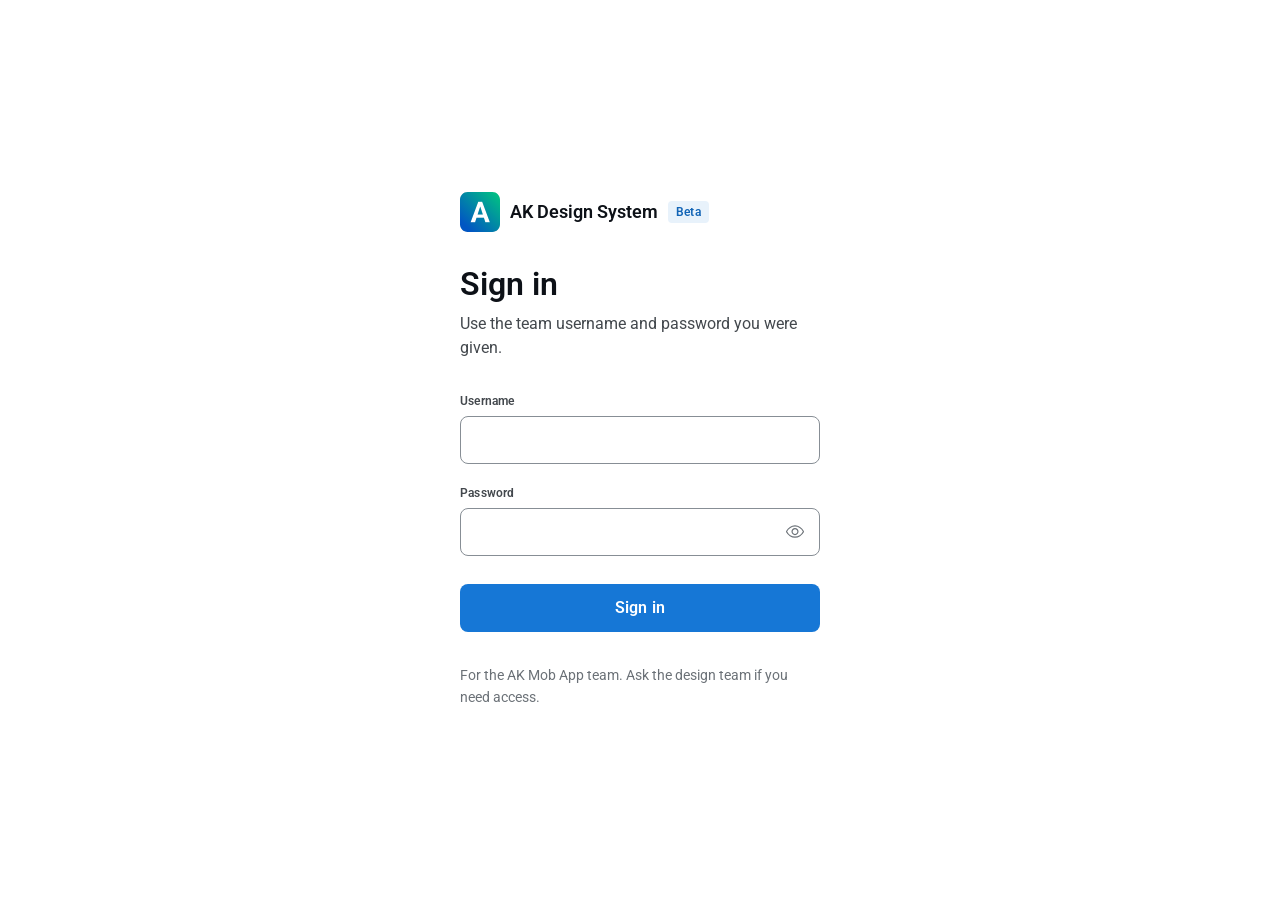
==== commit 1178bad9: "Blank page - sign in fix" ====
--- a/index.html
+++ b/index.html
@@ -15,7 +15,8 @@
 </head>
 <body>
 <div id="app" class="gate-wait"><noscript><p class="gate-msg">Turn on JavaScript to view this site.</p></noscript></div>
-<script id="payload" type="application/octet-stream">99GwnEDY/39kbspM9TXgw0MAkVwaf6FbZsBw3RmLPIwQD5xOOMz51cgPswp6sXhEgNuhSC7YkJz1qaN+HrA2jXH2giuQ4PtxucYcWwa5F8uT0QGTJ8iZfvjjVmAfA0uExSNNDZDGTvU6Z89+GSju2E8zuvSiyDJtbr3bKPaWeg1NNH9Fj70Bbd/grc133MdRG6ql4yCj3vuz92Fq4JRgqdVqAkrjOp+ssJp7Kp0F6doNFSFwCgK5tRxRrNCWqMA/g8MsbCkowNvFEzn9v2FmIPmneORUAyrLMehn7UDtnoix2bqJp/tGtjz6QAMATtGVvps7infTL7zzfXfv7FQMrrW9YdepPiTL5m7snd2oy4diQ5HhMWgg6izsQo2fiNV0gc3nBQm37g5+81ToGREGx4KSm7uPAgQY9+3xbr3XB8q8dV7cOWqzLCRNsAi/bLCpsTRXUMhPffnm4ShpiMB/I9cWAMiu4mSjluBi/3V4f8YoN7XQ6ePc8FoFpazjWxZ3EieB+bho/qoptArmWKMX59EfH3cgjxNj97c09pHL0BojsHd5Z3jrAvvBgYXkQR7otjx8Pz04OCC4LGNN5XHc6ZA5pRMk7pEGZyaZ5eZW12Coa+9P5ZLr56MjhhPhmjIqCofQbyYCatdaVeipr+4RdD9jFVc5317yu5EvTQaT1v6lpcVAYVcUx/[base64]/o+X5uQsgrNpKOEFmad3FlbjvdM1GZlUl8NNnpfyFxanjvp3i11R397usnFyGsUSTyXjxJRcPFQRkdm8bdDH2UHBlc7jrM5b2T8AjG24tFmihyU9Kq+lcvqBOUaIZlQtt/MxiEjDOWEoxVpT3cdbhYX0cTa9fRBg5/kifchpu1VSNWRtDa+cRiYDJJgwvUb1le3USY8rPzkT0VcPCBI2ox7y1EgQBevEUbiIORcXr8ickCHlMoTXpCR8W+9+ErYQ4eyjJnS/tzhjq/yjZhRFHn+IL6cEe9nHJm6YrzBMGsSBAoDwD1kUm6ds7ejUNBLblKWNOnl7RvcESK/kyK4IACtG7bbXP1QAplx3xYsfDopu4Y2cUsH7jxfrsMAKbXmb0wBVfpQe8/lRN31vp5MN03+6K3qd/Qf9Puv/IWcyjTzvb9x8u0i4/ZhTUcI6mX/of678RvpHfG0S5EiJy0agWYUN4ZWHSCx3bx5iGhK4kAp3hReSgsMRvrFVBkYgSsaE4inVHP3sjVtpYeMlNX9CN5DrlWIynAB/6cuShsn5bDwqPKL9zJf5bkCSKiNQnCxa7vPS0Mo9pegYoRdd+t6Do2IjF7p8rc3C8NjiWJhxqjaGs1/wIxVHPtOknSt5XuGvT4T+x7Odce/lPPGw1FddMRONEMzPCjK3f02k5TTP+lw7xWTZVBimzgh0zQVdP8fLLgaDhP52kx5ljsjS1VEUM4rbQcMeiNuxBFhcwNzqObNajMhTFZT090aQrSWQgC9lKt3Ue0YpA7BZ9IxmuVe6BimGDMgzhNZiSo/0Wx4AhncZOqTHH0qik6YnlDdm06Rwxo0TpTUDLPcO6e3Pp7LsM3QZhtUjwm+t9n7wDctz9VL577+pbgEWKegKbZ1ss9HQY0TRxRsigwjNszJ7RNB1x2+M/8uY3BkwEUtP1WAvDLOu17Y6yxQ6C+FEmUQrkRUE9MU2XeOQ9/HS8iyg+Mt9hgomrbKDhjJdvtws6jte/fsMP26yPYyi8Bs0jFz+CMT7G6AFj++LebroWRNY4tNBAyX6nfyD+P5yHy8Nv+RzH6iUmoaQ/e8F/o/4JvYN6hT9UqYpq3kqplNq1K0jLYCybrjDSCpelvlJNfRyWWbpPJHnPhH04En1bgG2ZtP8x+LHEdfcb7+Ks13UhYfUWUFRLeKQW2FNQi3keFso2u6NJCBruIxkTCz2Jr0VgQ+ceqo4vYtY5YzbAc+VJHATWT9nEXRkg9D1F/MSR3szK/LtrnkKe0MEjqnlDViaf9OLjsj8Fliie4tRGJdCU3GaZEUlLZ7ILxOTYnCs8TYxLgHPRa37Lo3W9o2OmFBK+xVUJ62Vk4thaKfNZAKj1jv5dqgdJo3l7sWDJc7tNDDaHyNK/5FZm4MVkaQcgWPv3k3AUNTH5gkwoclWUy4v85g2wI9R2tGtfuFcOEIiHO7LLfughJi9vyS4KC9suuL0TU4j/vC9nkvzlr2656jMfxu4vQX8eDn+cO9ljdqa/N+wGYoMsyDWzUqbYntaS37siG852iE0If1VNGMKc+40V0LERFmoluigPBtjgeY+rwwCQnbuW+MbthMKnqtnvt0CC8GsVNIVyHy7cAVrMeIHvmqutZRSeWnELjdp67GLsyMySh/OevaLxLMpH8yLzqB8EKsdk6NA7+xQCenJhGd8kk/qRtRCMh5yXcSu1mFCxn4V1sFW77Q4OES6rtNUnw8i34DZrDY3EzzuRhNf7uEKbHz025Z9I7hPxaGe+WUf5IqIYY+zBq/RiszRjDPk1Is5Vwe5tcM8txqsW3+jJbpp2nf7zVa47IprJ0AgzVdlTbWgrWPTgFyn3EcQuNjE7bOmLs7C9U6JOtSFhpmN/oUREh86GLmkBDaJVKxqVsULlZ2OViqt69es7sOMOlDEPjZW8n110fKe6Vdpyiv2lE1kW9NMgpFnD2bPz/O4IMkvoy9HVytT56vU8nqvHXvzf0lm0RS44dTOinmJt/749iswJd7bfJ/uVgiUBfmIw1nmCx8KMUGHM1rI9TpFW3WU3Rgbu5k8j6z76Kx9AHZp2m4S1nzrQX2W3eAJHIJvtn44PzjufgI7lgaD6xqA1RdUFEnAaaN+Cnvflg/wtT6Zru83W+OKt30WgBQrG2+UzbknYo8E7iE5CCxZ35XCVwKoG8BQjN9SotY3Uij7i0msBzraj1M5BFs/blyclXXCID4YfLVTTo36cHFDf8NVc/KUE6S9473IZD8E1K58iwK803JV/lZWQj1ys4Cd/rrSNvt6wIKl3KihZLKIEetTcH+wZmenTPgQXWnFM3Se0EcwUlIc3axgDnfjOUzhdYg7eXYfG6ZjZGsLIG7xaqzM8OG5WzToHQYYBTDT5taYbn3AEuvQM2KvyuXKr45q5XSMd14XninL7qmnCDT9Wedgm5TAspMLaxAaA/xv4+XAQ+OV7T++ReuHwJUnYBrIqTt6F+IJ/MqKa7vb34nhRQLSBTS7UT64W1/WK+5m4B7jVIxmNOGbCgLgXRE872iWl71b4VYNuH2ksfbAcsw4E9aMypBpGxxjd+FI6EDOJpQPqqgo7ImwJivjZxZPd8fBawirK7y0UmvSrRxRGvE1atlR3bxYPSiDuDvHm76jJBGKlx/p+dMAu8gTgdGPad6lBE1rlYd0sUXrVdy+4lqLiQlWx9E4mhcnECcl+uAq9wx1/gTuxb0pYWskA9aEDKIIPr4RyCcy464Uk8SOQctr5Thrz+zAq9c28oR+LMU2D7KoDHSV829FKBlhWI9RS1D+ium4iDmCjGjJwIYHlre6L62+7yF0kBOKVDEz3EPIr9INlUfuv2V6c9w/cww5gAPjlRL1v//+sEXj6WJSTxkRkqK5Sr0h7TX/8Md8cpBTg+IPHzWb2LPD96qu5RM+qg1oYljG2nNTKkm0eeNWmHfCsO5Z3dje917LxZVdfrd19xFR/0QhrZ8BN9gojqXRKsjO9vIbpeX2g+h6O3ZnzClt3NG/GOqHdwHoBG/1CTOePj866gv+ni4UTs0QVL/p5VYSY9AimbIUr1VFL2NSnxpwdO8/NZQH+Imvoxz3LmLMxocFJRCpLg5OU/9oGcKP5Rv6GJAgRLJ9bwPrGhkcAzcJ6w8AJsf4jelvT7w7nq/u5A5rCghQtpgbOqjxtaj0VTXpWUIOh3kt6mjKVVYThPwr83bquJ6oZ2Pq192lj0CdrlWdGrpvNuiz3Mjmx/[base64]/YE4PyGlUnTOdW+OTJAaYIDpKKoXqncdwtaC9MxLDH87TKHgUyHPYRt5HMlLR/U+KFkEkClWBPPg7Min/tzUMsH5Ezae8dOOiuMpm3EzIgEUZAuYy5tUcQkWPFjvd2mXy9a3n9PZ7pd9bL4qClWBbzaJBalOtfsrAIa/fRK7ugLbatsh0jLHTfkY86z+zpHZpl/LXOxIQ2QHfe+nBHnL93GTH/k/zW12kfk/8hgtpZujWyWykwz7hDHbWVrnwzwl4sEwvzl2+nkQCcq65OjkcU2+d5hBmdfvcMIrSBs05HBPoOAgRp8qzdy0rm7UfhzK00H4R6wl2+HdWeHLV2ZcYDnJYZssZocVc3m+y01dWjvlXLZEj117Tnfa/cYnxxr+iPR1SxP7OdEUiikj0jOhn+jTzxsCnETNc313WqbxLo0R2dgR6PuLpT6s3xOi5Y13quBdMDEAfm2NeQHQKDb4+R21bvJL8gQDgaJQ/duu5jDrG1nZGt3k2UucceyjUOxK+mm8L5oCKnul6uPdHlUl4gqw/enHKFc6wlN6xOfKhK0DSY0k813ddL6QFMlhFKrSafPAjmYyIA0IkgKzoHy8qCgM9n8ibmVz0i6mly8qef/JRQCQQK5fRlujCtYrpH5qrPdYFvIL6pGQJbUOEWZpPkTaiP0nTDDrkU/q0KEfQ5f1P4cCy70bIkO/P/eHUTexU31FoOB4MwIOhZLgjVn/f6KtLphFYoSQHjJJ/gKulK/G7w+t/AmdgKTdRQxYH2RDv+lWI8U0XNHWcP+3v1+PfsGwgPIqIYIyKcYTFinMVJUEQAVHU7y+nBZI9zhymhouVtkHBsd7gTm/rm7Vith7ont9Fh+HtBzwvuVUHGfj3oFgM5sgEtKTLCqY1LUjXvO7C+a/VaDjvo/ycVtRa4No9qp8AIDwQEsbQshGS+5XsZAoIa4S5Bf1SWEbCrt4Uxt/5qqjb8hYbOPnWB1+dRydLiye1FXgWw1QqfA5VzbvexMKe/BsxMHPGCPW/oFaCvSPpnqSsygzfRPBJYZbd2slYtoOyADdXpcytmkzt3FakYkolQXeq6uNUiwCp9JFCYNmFje8ExzzXMTN7gZi7z5+Tsb77IwKlstqnr2yqLO3mzl8cJ8V1/nhVtaxYqiLj+gz+Pzq9EXBvyArPk7gfFOmO+nvNS+FMItp2+py/Utg99Dan8JCV0VnGV3vSZ0lRP9ubLDaMqKurPDn3IEfb5Uv9+XA39pfYJEzxWDm/cJmXc/tmBKZypni/Tak8Q5sS8MfdATNX2jo4ZkX6c8UXu0m8Pefrz809YpWN3H0IzuHbLC6lmEJUk98xXlnOzWrfy1SZjOl/34zPNsWhtz2EKEHqDiBp3hntHikXtenvVGVNKG4sdpCFYomzZPLoXTp0NFLXF/WulNbzb3+KYU5Y+CMnmy7Dbg3ueIOs4qKajnchKMubjblQkSdtSZIrN9ag2aPzc3C8/[base64]/fD+vtoZAMQqme7XfnS6YVrIFeESy/s+HaVhciBwgOOseV/+OEoF4KrZ3Qy0YMXTF3p3LoG3YzGnzCzd+yw0RPlslgzJ1E9PcsNLoBXb7g60fmP/mwHrc3bJvvSVBkn3BSfzdkFcfCdPVf1KV0ER8+WB3wG4dM1MwXb34K8v62AKKePuPpiaGBQGrs5CUVVPM3JEshgXWtTJUKahDxvNlsoVZ221PqDtYFt7yMy7JcBl+qJzTihaIepoXPC7TJErt1Tb4XEpB0w0mda1x9PwPvMTf/ZAbyv1i9cnUw4dB9M90jf0x9HP4tqglZTRno4OBdmqbcFXTUIUHBpescK1v3zRBtCLIzGc912VfbdNRwTdQlBEYsEJcLB3O46C8jXUixKL+KsCP+fJeBEVXOzvVOO1Jd3KbK5T1UzTwRWWrYEt0RPOuiN/mpjf7nt/I0tsgpbxMvVK2t9/[base64]/76uMj/JoWOP2nW5mIMrp3FA8SZ/Sfr7FQA53AKvHq/GmZv5mhiRlIvEqjUjw2EfejfihynpUM9BwwgYTxbu8HJuK2oJ6iTKeu0LT7pZgJL9VR06RA5Cd5ztG5NDKDBQB2swrINOVgshTBAZi4Ml0EXx6xpidvWWIP1uFZlafnKcW1h89dj+SDivYwX/Ec85tiDtYsyNfx4iCd8PQGyXyh8ojyebogEGbCsI0jaAF1GVTZ3yfXsbmJAtFSrGF0H0hfHIVLe31hdkvBCvGMG9K8ThuANWTkbY0yF1680h4L/aPTDJQ90yRV/poEFyAisCehW/ndEXTzGeafzqIkLwHO10fMup21FwrR+wjYchfVVUtP01v1DCsU+cFXCU0T5WyOLJcaYSe16J3CyyErC2DAsbLFMQb2IUDTnb+t0jCgoFuhuhctW4q4mrNSfctoSU/21+iRqb7A0Jrb2hbW8xRzEBiK0JD781o/52NqLv5RfufhIr59Wlc7WfQKUmJdg94FD0yMZzzrde9oZQtKIoYIu9wyPtePQxEP9ir80HFfGGOJUa5P6THvVMVORXc8m1SkKrgLUhLLsI2vCnoV0uc9TR2vOcuG9BF/far6obfF/dUayYj2FnZptl0/d8DMe7EvTN1fxT2ZetA0W8inZrawa+M/GhThQ5MRJK1PUyTaAWEBaD2aulNOt070p5Ia3xRH9vkolRZas7Yni2q3ziMG21TYAQBKx8J1Y/f05xD64l3ryLTmCk+cEWQsSZOfeH6j7bt96huG963+xsKzdk0K1/i9CFv7YRkvZQ1N8250+TBLCd3SIC5ljyXLwraDXv5XiEXtaKfyPNgBaH+mhRKXjSi9sE2mMNPjuPWFO2hrYmvIVDOSteClmq8S73bugxL/2RimWD2hSAYQL7W8yjryL+JaCrCtq+vDEFgGhWD4FppqhUiJp1sfQLu0v1TLYVC9a2+BQQgiiwVClgC3oqUUVCcQamFk/7DF/FqkdFbabHp6hiUTqLyQvucPRv2bb9wuEfP7yCPpGpVJ2lmRRlfQvKcBxYuejzlSd0Hzc5eXejZ418qvaXd8BZqKlj0+JlQbdyU/0IvipRmm+iZRAIXAMqKpk08kXO9RCLJsPtrvxzQjZr4w2Zes/iJqGHTX+nz+tJPZSl36M6TQajNFh01qw8NVXTzdeSC/59lluOZ1WY5AI++UucRVTDFRNUk2NLw429ziFC8T52sD2GpoPMgLGfhLewTVmsBrnEwQa9hSMiAxgY9d/zcRTyrpW8F5wknQv8ovQknm4EXDqqwLdP8D0ATjDRPd/jJBU2GXAlB2fmKITaGdTN09QXYAOVbLkWTFULYRGlEnuXNMJGQZV8tvu0ZsSqrY5xVUqPXS360vBlm90pJoVvWlh7d83aFhOc9x/J/[base64]/N7O9HRV7fZjHPjurgyYU9BEOEb9GaHy6CM6gGwMxqBqGgtMYJTy7E183hpESH7bpIuNWDS5jN5p+TbWH2yGTz9wrsgA8aiTLMAwlwvd8zW9FZnlafkPwbXKSW3YQ3I5ZmowhYGVWCPSG+e20Z+J63NH6vw/il/4c9K1jmTaQ5t9f/+rpWVDMduNznf9YwD3BTMUZhSjjanfTqqPVZseUGtNZOBkg+0pvUtCuem9eORcSwbJZ+qeDsZ7jIuFj5P1Oz/CGu2SxVjQEuUYQ85HTNLhRd4r9YDrq3QczGEuvkQaCizbFcxVgaGYyijZFb22GM93am5cfBMHbGhy6G5cXM687QWlPkI9cxMDUq381U6jsfnVJ/eIkZqoqyM0P5M8iC9R/t6+A2k6PEib2dKN1+wwcSJzgdOX1IQrfJvuNdB7sG2m5OVG30IA7BWr1Z/L2tVpfGVImDuNGSJFCNpDulPbwe7Yn/7EVfznHVyNYY3Qva9gGKmBq34kclu8JM3T6x4kDHO5fglGK7eZQW5FoQytAgTR5mu60TJiGMU3hRmyW6qO1Gjr8CujJUZDEUjAl0h8VPGlMTd4doSakkA0aA5jVRe9ouXA8xeyuZ7F+HROITu4lbAlRVZZiqGTRDlj6bzFI+wUIrEhBwGGrEeI/reYAVdg78fU/wGWyRRjwuOOOs+PnoBKFuf2UgCOTIq8d36LERBsExepdJ8UPAz/JV9bLaoNb3KYMvSowdVWpJUo/ndd0R3Z8iAlfVQN84lfqr4BozVASIQDRDXP4mUxAnYOhTLdvsgNu24XioDQQCtCfFSOpNHhNQpXYRilwx4MWq+Wmuqqi6q5lcwYnr9nMILhN9JLGunSrewUPesWsLwwnPodm3iJS/5iSG59NpK+mGn/e0eFdBnPGTW8BzkdhEgvqNnnRkakIHI6tp7WKl11dfg9fNAZxkfFg1Nu7ZPBYGaml/8UafzReatPGaw4w+HfYlbLEztB/PiWXWWrz+EF1Ioxm4pDFzp43W6qBN+PMiYd7KJZyuzDDgu8F4MJQaYInE6/NtYyXCmUB1PnPyuKkYt2C+Gq3h7yAXodarQxAtc/Oyh/OvenvuA4tCTf6hl4bJJLW+y/26kR7jw2aNeaR5DhZbrME9yKDdO57gL+49pJQ93WV/ifwT3+ot6T4Zw41HcHXZO8K0HEQthWNAmMUEKN6eU2l920IPe2yA1yZdZXjmqLLoI93a+cEJpVMV/FQNZcVECuGUjaocM++Q2WnHdHRyV8YOkANCFecfMi1SiAleENm1HS0jN0yinprM+vLUPKccsC1aPuJk+xC+V4hIpuR+S2Hy2aXCl9lLY8wzSFthsQ70pnw/cDkU4WIX03/6sczjS2gR4zRTaixhQ7kTjcfOCnmumc5ArqgPiLKnvDh4Lmh9TGACujbJx8O5+P1+n+IO21eRiOlhL3w24sLeikUkbpHu4/nJpdxI/5VsW4pCWveQ4/rq1B/FZNbaYEjpnCc4tQL2nJM6WcQkPTSAOAiEnqOLqC/h8RMqWK0dqiHIc1HvDNUFUJPD3Abaw4ZRUOdRQcs3ac1wxleVdpzQrawAHMhEfpNWzYnlVnukXr6ryvLKDajEYq8mDgMD7Ocw2s9mY4wAksQH16v2xASaArGgAAYU8Mql9kd+5g1ArzYLkh7gaOCRHmU2v3OPQwC+IhWGkyZeQ6J9VfrmD/GI5mdBz+qieHmZSpuSbeUnmM/b2nbVsfBNhGvHevm2y7LJMMc3iDVFVssLkcQaMpc3/DRatV/KT3o4mCdjNxKq3ik2YHVd3sMe6Ib3ZzeUECvmu05B+V2PFeKWD7yxHhrw7Xfope+kNe07m6p9m+eZO79CNP70lnAvleGjhbMd+us4Y2mhxigMzWMQcmyTpCxUjd6WYsA0bU0jCPf33baP8ONzbm9X6cdjkBHxFriDBfNwXQ8giM/WQASfa+oNuIFc14mB5Ys5VQaTRGu0GUTDNDZAKC454scFzxhwq8qTUITpq7oMm9ZkOe7rjXRmpWsQZp5POzV+ISorEWnNJi6inah7cvnpY6swL0M2dYqy9Mdywfgnna9aNTgsgdv/HgtySXrWkN9BV7cQwJAMgIVOfhAf8CaE2dO+jP4FmnLdGWhTSRlmh+82/txSgm344now4SnX+AC5psCO9DNqp/lsSOiIv474tU97eyVrdpEPBPdn7kSvsdO9FWTP1pv84CM3A4sreA/AqzZsjxqPHj+LznQQaApOzgoy8KUeWsYLUWTeTVqY36XeK5FeTQdUMhH+DfQEH1ilKZZDq07lFtTzSTjV9wmg//[base64]/VtflPkpUCvKBM4Sx7fwJWsy48Uvwt56WtErjZOaHaQxsv9Ly1njA8p6s5o8UTQE0Wv8u7XRDyeq4m8ZYL/liFOpSFjpxUBk/KDlbOZnHOE4INAJCP5+NVQ81+RbFIN3An9X91vasGN3zE4aRukj+z55YaYPvZA0GsRkF/QEicgAfq2VPw3r5IxTo4VJiUla2LGTPHsGG26AfGIrdhI/PZpqoeTKjZJ/3nxAyNegT6VgGU9zYZdAKCIhsyTrOZrz1zEVCRam1dNWTXPM7fFaheY6fDvlgUVzBjzxZGLK4pK/zf4fccnEPGikpuVRnNUe1WufPw7r5fwirhMwrN9s58V/qpmiNq10zB2uyWEme7jD0cqZHpFzptZ+U5UOMkpQdXU9vpIuq0IMu7F48Va7mw9/TOai1a0ri05BvlVvtIjDoi/O9oZZ1ldslGzEtIJcCA73d3ifE3sWnVLRxiyxySWgbW4v9afVUA7PjufO2/y6qYfjPSkbNorjSawRfnoSdpU9IJCRIv9OpuvCA+NsIwaI/1OiUpFgzrpmVL3cVQeH6wWqXgdPB1V62iMZ9M9P2xWlDAFElKv1911sWyhpT1wOO31W19pLyTfE7Y1dfKGffgcdpgJHVIiwh8+YPuWKSdKn3iLjqlHKEc0afkBxpSaPy8mx4IpAmLVZyG8JcUTI+1mwAj1oLPdFho7KXApjBV9JJR5VJGOFbm79LLK1yX/Vy83UFR/GEj/M9RLpks3NHXgi+J+X2cL2X1IvifvBV/J12ubenH6zCbOEK4eToi85ddZBDjDY7k05XmvkHwYc89ezvXP5Bkc/hEeE6spR+HkGawnw+YlsfzD8rInsVZ81WG0KhH/P3bez71rF/ebyPY3O8MC8uJA5FwmWyciTHu/YRaZQT8QRZQXSiKwuYgFZ0UdZzSSxzjJv4JOQ2a0THzmSVv55R1u2GND8pY0xkt0i8jRT6acJDvDrel7UjjaJ7omUCcKcWmnZlRv5bUBzrCOLhZP946AxLfQ0Euwag3mldrLX4Lba4/1m4FwgV5PCXGeO+0V9ROJUUKQ9dMgm80rJcqPGTVDZ8Ndo4E/+UdNze0iiGC8mhKx8xuOY0GJtWCTNWUfT/W16v0gk/FWnoqb3cndvv+lf6x4/cCZR97S/nvtT/EvxsEE1bvCBlA/cyAZsI2hmyYfX0z2EWQLDtKvJBRkfubrO66J0JX3EchD9ClOKu+nInu6pvAAQwfsc3T/HIk59/[base64]/[base64]/ATiF/fDdavTk85xNDyIMkde2fV3aWJBLDkmLeVTIOb3TbTukbY03fscPFjSlMf6hV2AWVtVsmfTLeoLip6L3Czu2tBNpYpzWkOO6QDfqTwiDoFhoExBnWxz/MPoCbFNv5NlumWVz6xv5jv6GymdtdosXajB0Wqm1tYc7dLnlUppfEPFk4ehv5mdo3hJI4Umi0vDPbcfeG9FVTEIf7xkb0+Z/ZGislsg1LJR9/[base64]/du0qu5m/JLSPBQR17lJNl4EA0au7H/h/XpVCeMqtEQctZrge4fO+VvhmQJ2zkF1ILhRVB38trgHE4QoHTPDPx64mzYSTa3L2PIJI9ADMMnUzuucWDatATUWcOzWBbIfIzV4U7f11GHlegVEOr+/[base64]/8QNqnAz9XwKlGer7ja8K3dncqHXIsMPeD4Acpn6yDWpMVBbcSmKe60X/W/qXVmm1QdFRV43Zwpya0RwTEvajs7K9jG0U0tD4Ul2IJDZkgcwnj6nz7sk0P6FEvYAifO5fRyylKxNvMbrrMnrekItIKIIzLBy3l/KxLjWB5HgqV5xDJdAA641iKNg2jikg4whgHx6Nfj3mr0PxjPzFrh8SuWX59ewlG+eMSgPBxAeCGaYjmF/WxP+qQpebEXTommCy9cCnbWV/jb0+/jdXuSLchum1rPx2tMzo5CnUeB2N1lg1TRJjMDt6XZ3uCKzIrb0YrIzosFWKQp6arUsoBCDN8AP3M/oEXXF19G/u1ubUf9hIpVJmt3pIyHaXm0sQW/pL0RzSlK9ynnTU76AQQzD2C8YYTKXVjxZw/09g1cySenlcYs29Za/LW98GTWr9kiX090jJV0WAeMiW9wE9aoLVQFPTFbM8Ts8N2E7yXYMNeeKIkBlGx2IEwjqa2YjIexDI0FSZtfG1YJuaCk58CgLcoJWSz3wgEJdIRMCMTOLyQoYXY2+fdnMpiswPGf+RXAZfEMIURPPsqflF4P6o/i6ZcHuutUQ2gXdQ4xW7oFkJjWcFD4Pdt0qeNGqtz63JdQb2WBllZWg+0kwwIN7pv8KK9GoaAmP4M5pym2q57OkcIlajRqm2R+0LPg2RLvNRw0wmtHev2A1Ghei0XPxk/V1quLOHCUObJZhENfCNyXjtDK+h5kZeeEwPS2Cd7aD8Dft4CcvcvbkdSq73ORpMIkZjWxHlTm3wbuSE4Q9Mt+03guV4ZKnzDSpDHTaUQuhIXFqE+r+Ka0TWrqa6Gssk9pNRrZkesr5n4OVj6cFrz411iwUF2mw0/4i20op61q+Mexk8gtB08czzm7zlXPLgTC5TWvl06IbIKhmmeUJObxRHVWqUoP8EfllzD2mcrGw+ma/18uYBAumBD4Xw7Kq5UcgHNYcRdqY2TexBl6BopzuU93aQNB27BQqz7VcGmRT5tohfgobqtZIrg4X43NRN8VACXrwbWSWG4rHv4yh/HuBc10FaVM1+et0G/DF9ZiiO35aFycp3OT5JRWIqAea1pTgez6pkoqW/yP7DWNQKnuuc0zaXGIN8wMpix+knqf7xAA3IKFKTC8KJ/vuA1sB0rznTWyFiglqLZdUpq2cPC/[base64]/lAPXjOYiipZwbO2bKldQ736CT66bgZmMqkd9s4C9lCvCnmXphbTqxIMntuke1GNnLkW7fDCqaQ6Xtz7lbdCsUkQCk5wS5P/15fS2bIU75y8kL2TF5syy/Viy7saf75a1wbzZnTUfzGg/JaEdO2N1YPwZHHSkWlCY5o6rKdqyme43knHuKoo+bILQQcjcuDO+SYFh4+8EOWSS3xJmQvV3yH5vBJZhhkaBS+gjsUvBbvOsxKPxCOGZjGmpYm7mEmBOmj52EX4OSXk0Rv9Ab6XA7ke8GoyLLcNGXa7OBMDj/f3w6hPKNJbmcFEURkvBDlvzrqr8tdRkfwNMyuOuw/Og5Jo8EvIUxTvsX32TAEwXUaesIWHp7V8qUXD9FOzogg35f05GQCNGWhqEpBUTmJzM1VE01jLOE3qDR5j/oGAqWeV9964h3eJo1E/[base64]/UNvNS1VW4s/AYVNk8KEd9bxS3S6NOMQA5Q9c90rE9oEPygjOWkjnDAC8F52N+b0D2GHHpxIXhJjiqiWK7NgeCnDr/qGwmZjkaV9wxRUYI1SpPfQwGoUYdVX7sU+zu/PSrY6LnHujweaP/zd5t8+r3WwJQeMHVjVEGvL4QjpbzDR7eZZW4AEJhJx5Xn9ihzXDhi+HtOiQ0oVYYex1kWI5vSvoJwTfQudqz9yFiPQpERLNzaqavjJMSHj0wFr+v8IpsTf+6GUjEB3pX0lsZ6I9FjNQKfZAAfpcNjVz2wNIq0pHiYegqC/0cgJmu9zbowCLHcr50zVbhgwO2VwOZ4PgYCf+bl1BEXkRhPFLkIeNtpKLIgq93Mcdo+m3rNVpZLCL50BPP0W7i5YbSl6Vp/kDQ+KGKwKz9O+vnS70HbimR+TE5WDK9o8hs89uYetQG7K9BhoVINCJbl3cxT+rAWS8QT6UxkbfdEuxXEEI28by6Kv+pzdbWsfTZaCfHYBq9k8cl1ZG2Gr1ZYnyk7xdZ2OojPhjMey/[base64]/Hj17OB0mGSj2mNac3MTmVBDsGjex6AfF6GSlMM2etC0JT199dH7+xGHvfh+MBh3RU/fYyjVlGLn8LQ0kzkzZxqgXfL7EftJduiedBWELNSSZf+v6be1mQuXTV4IlwUhkop5KEVLnc75akYoPgSuaF8pMgZ5wa0QEZTw8+FNZVMWp7XXKzSNaEKs5NRY4oYst5MiE8nlaR9MV5tlhqnaA/Fb3vCssjv51VQkwhnHcmDiaqHPs9STbTinZPDCqPMFRbflST7GAErP7nc+zWlGI2WKxy2GVq7tpTlmhdq5o6H+/k12G2qaqvTlx4LEA0ok8YkioG2sv1u0Fa2AKXxxNfMFDlynPxEaN3jgCMJsIvB6xnJ8119CXd1DSh56TRj6mX4S+cnNB4ptOvNZBUSdpCxb+6Ec3CQQEG5zRIucSD3Q/4d3NstPYt6GDsSx22r3Bni7wp3JZ3dMnli5YXTdTWlL+8kaQh6tH+tYj0wpvcVTEVvIPJQzpNwdMKeYYjXa7FITIxO+mdJh7PLLVJjQwBqjhaktgr3v1u4LfrTrGSreyszF2+4f2lDyGK6paXXMixj8Ku4G/C1IxJqwCQD9m5tjsRsJuuVrwOILe4izVERW7L5BMJKT378XgpIASwmdGIW7bi/g/KoWg2fvReyX1YD1lub7AoBjOq8AumXCStS22ILNySz4gGySrOjqb5ck98VrMhAG/5uvoLGoFdUgtWeSg/iFQ51piaKpgr7Xnq7AopOPMdeaTUFS74IeIPAB3Gmw/EbzLtkiOfdT6o5uL6rOztqjgwqSWxLkrwKgcHQjcWKLwQ6RREvUCBAmko6GBDUftGy8eKyrcQuFNmtKSVI9RaPd2jpFCBe7A6DOoLPc7FoyjRJZY4G80pO4UP15GHbIzEPsAS4X3DIgEXhhYcIujrEcKn56RBb5IClg9touAxEb4vpYr0XggwzF/CXokoH5kMMJMelG4wF0NJpKyLDaQWrItf4Dc242jQlt84/nP5o+XJIbnb8fTnnPmhYVBrojqMwEMtDM31THvjcxwR9CM8L5WxD2E2Hh5wiZDkaMhNgim6YCqDu9gUGTnxSYbtJlGRxKRiM4ngq4/aM3uGjz/hSyr7r9bZa4H+KgZy6HwZiYtEkIM0phNBfqrzAe2hynPaaVIJXnqyhGKs3fjK11xIvVcJBGIoYgAjX516L2LTdQZu+e0oBuQaELKg7m3GK+vmk0lgtYOLvyII/5o8gEKUCwZCMeZxdRAr5twC0P5AF5Wi0fePC10ChCcZM8xfoeU6N0LenU2lasORuz4f5zqjzq1fj7/p/8lH/T7GOkHBf26O4wU4CZKT+B4E0zB1BPRk4zwFv19JUqjCAjCLiHGnUI+m9wx5gIutvmScC79o8UGklRhUarHD1rY05AhoeBYH8l+TWjVDl6+Mr19KdVG8/HEqp+yWH+Lgi8u/fExpEq/3nhH2i88557wHoV42/[base64]/V3oAlE3vUgid1x9TleSYsqzHX6tDSv62czxn5+LWmq322wM9iTv8wH7pyeKQAv2pK45cZvHlWG0mRVbbZ0W1dBtEo2TJQCef1uNysSJKtqCWcWw5YunGKs+9M+skUV8O4lS2UCgE7gwH/sqb43/M0AbrA+eV5q/C9bILseC5wodO8DD2JOKZPEhlIwlizqvqFfpoHqLp6qzVKdHVgt1Af9R188QFqK75KGaEjo7rJIhRwDpauOv9cxu6+8KYurto2fHWZ44o4ACqEYrOoaa6odveDvGDlshnBRSgy2v1RBuu3FZwbZ7GoRdz4mKfK5ULGubKNXGu26SRd80Siq7zmExibd/mqpmPomFI5d+wehDk/JlI2Kc3ZrBP1TCF5ccMCIkI8t3BfbMcvIFSlLMC7pnIbO0WMi5prKmQnWfHu7fnP/yQLBZFlxNeCyveLnEZFHZ3Uh0ZoXIhYP+5Dku4NUKdLi2DJTJmfNL96SsQsZGoDx0Q8QvgX8tUDJvYBR9s0+hKCYlgX2cFZYxmk1SBH3fffgZKqUvJc0g3/ADLtJFQMDwvXYi/GoqrcnBiGa3TAoxebTy6vFp+8+8cQQLnocfeGYSYdkhFR0UMZoF68wpVKaoKFnD+h7j8OwgOpL8qL1SP3/LNvyB8zMHc9DBrWEBVb6RT28eJs8J85PkdG0BsTONpO/XTxLB5G2bXwP+R+xjQnRy+RGzKzO3QtU333LhWGI4oqcqmFQbnB+gct8xYLmGyMGYB80XVqgxeYPOyiL/+ONxoK6wTSAt+2L+JT/3ArGda0wScaDgEhwx3QbWuwRzWX6F1QeG3DaMTNBJcRu9+vRNJyxbESX0ydFTDs4OnBdhBsEF6YuTDN2c/xTNj3CcV6Ui44RBj+2LV+3TBs0Fw9bZLJF1C6wagkhy9d4Aw/AGmUvqvJUINUGFIXmebTLOHxdb9qrOGy+oHUa2LRmMvioXQ1gCmIidMLc/[base64]/8s64NUTBWUAiW4XMqQzvMIivwfeCm0851yzWTOzD0pO4VNiAvZbnMoBWTrMTAhsQRDaCPIy1qofP27Tu7n1DUvZIs2giru7RCqJLrdc16oaEhYSuu/lF0gyvccreFEr/1RiJmGltZIjnCN7iixjtnDViDwUDSuWdyPY+pmCbPLRbSPeS/B7TmgNdLiVFmFxqajYwYHapA/ewlDs3EvsQXdXmywDwMQkmvRIWwylIcmVgPVoAUfhr7YD7n461hDKa5XVtBBCmvZFNmcpUmwJi3yLm8AzsTc0XaINbXN+XgW24TukJM28bOJaPIVRse+9US0CL630qLiMLck+R9LkfhRhG/5/Mh9S1cfoqvh7SDiFVPcMSYaRrvc3uADbzhkrelB0U7tZIEMJ/JvVNAK4+KIV/d0yP1+WvG3brkkEbrKn1aNkiNINS8AAFpKsZ7G1oKKogt2TAd6sukABOScaULDX8Q2M4SryhNhp8mnMcPH/DHUaw5T6hCw9XUxaOxznQ+6bLjO9KhEWhRbsf1/+QyRQt5Xrqt76zKiXlCkgSsZqmavp/WjxRViPByR1P5PjJfDDw7dW1b1iawJH9gK2LhOUJeXqZHZxv0IjF50hAIZHhzbwXIwKZDAmaQ0hAiaSq+GcQIbJdt+D1C7VcYtiZ70EzAXBOCAoeqVPAvgN5VJjiuTOPKeYLcQhLXYVaeH1U9nm8YODjNn4u0JCJ2JWud189ewTY/qt3hbHI8lA0sYEYYV9GEBXYSA6x9CN2kH+B+Xv8Alc7/8PG5GzUR0iVKquIGnPIIgEpu4V9qFFIJkIty0R4Fl3xFw7CMzHZfv8aq4f2GBRidYMkM1q1yUeQX92HjMjN5M3VYLrOlD0Kc1Lr4fdaHQTQrjK6Mf6taHHE1oNXHAqh9l1nvVkzEY+99h/5lknHKQD7eP8ZS7jKeg5/qr0Zl3vh+XGsjFO5/3TPPKh3xk9tiEgSx4n0cUTp8/StYDf1xjGx/Viy1cXdArymUSUl2BDEYxZ7muPJziCjGx435hrnSH8Yz6K15yk4MxA6jMJBMW3aHuRcRwVVxWRGrMCBNicBAFN3yFnWpvEorDtt0n4DdQJsaIZhJ2RngsfRpo8H57U2zmjxm740odlLdlPKewdhIqciWPA/0b+IyLD/[base64]/n0wa7hIJSnkBi8alzyTfArKtSWL5Wn9oel9s+01Ec1gWPSsu4xSBLegfa5bBlwE9JcbA3lyRKw0WMNU3CbnuG/bgOFazoBDZI7WswkXYzLaU8KO5fGojl95WprtxEuw7yyZx2OjUQYXim7jqwdDjZZm8dq8bZzywmla/sJV3RUP/[base64]/8DZKHBbcdZ4PzLDy0m+eroRcBHn7GPDzhxXGAsRD/qG7/An4kf7h4GmSfzt0ycv/gBv4UvZKERLNgVTc251LIVdc63vThvSbI8D1sWCpv2P7Swbbu9PgRGHLnmAvqNPmx8WIcB9zKQoBoDzBpG3/gxRpJoRd6R0T1Y3W6SneP4htl4bOxPqtNBgWguydRjw0bewtlMgM5TSL8Qn12Ss6CBK/[base64]/wm6EuvDJxyHxjfJeXi+72yNlIyJnupqfP0l2gfdBHYlKWPKS1i/1t5z6DQTPq+Tfmq3pWLTkvmlodQKFWBOz2maIB8Yl318h2LgGsmi4qQmy02omF2yDmWe7okyCJY7dmZNMpLrwosmrGDF1YWbSPbt0zPOguBjaiFRqaiMZUdcKejJ6t4ef51eHlBGy9COGbCSPN+8TrxxC1Q/[base64]/4O8X1ulUwEf2Xg997sSmJLdfzog/gAGeJ4MI60cBcvh4LobFuNge7AUPrjRrN+AKZ+Lvi/0ehqwsRUeKnvoqVpj1hJ5Zl+X017XulChBLsucR6TwrjSiJ05yviW68Dr/[base64]/L0TmbiUYD62dw10YLFxTYtsNyPTSBzq3NjAAjRoHa8PQqHTh9d6t8+77sbs/4E4cqGEvBhZm0bGoz/hQsRHFBWrx3jzQ96OAxqIlGIhL4OpmfNBIU9oyQ6FXomGf2UidYpPnQhHbNLHzGkyQTy2zn5yOpWUMjMsR71xW8bIySPZPTybOoRm5BiZXJZ9rrb87vncOk1Kiyt3GscZCRfRwi7D+Qd81y5Cp00OtNsiUapva4/zzmgqd3oa/DVO4ymA12niPzuvqBzmwpcXdE8GuVDQVCru8NX37mrRr3F6bOaCNpQi/dYAOoyO7yAUjFwlsBQaTHDylV/EyTP3gfV/ezp6c9XhPIa4CxrBsb310HePiuoHtfhPQ6CAXrXgorYZsD34bWn8Jd+WkYD/llJMPVC4U4dV+/MGIT2nIuNKyEKIxtvOdhljCm9lCWOyCQlkeWWDyOjvl5D2F4N/2elVfjq7eQOvbY1HoxyUQd3xexwD3Nwscn4oIfFdbBl0j9WVqFipGXaAwaSZMgp4yvEUjutw+M65XiUjmKXTP0XTobIOFIqocJkFrYB1bLLtbw1bhdbWOPtsnL9yGJfY+lyU7kcFGhqX1gxwVI/YgIFdMg24GIC5zdut8fQicAM/styDhW488Pk63qDPW5nc63NCUG+/G7une0GEFC701DrBFAxFDksRG2UOYF92BkYpM/QdV69zEEuu8CkxTTlH8GjUvaY3L+lo23y6hFdegqohIH60yLKb3v9F6v+ERI8FAWfpjuOaPGjitiWnwjYk4CeNn1PwulpAXDwMtrcIckHH5KqPxTYAbyLH1EH00MlcNE9aoBV0T0bF6H5rhem8f1URQy4MzD6GH2jdMdH6Fr/LDgQhVBoYc/hq5yKxCVFaFYRd7p57Wq/SPPRreSx0hn98HPiGa/RYi0wCYwX0cGPe/XhgADdRmjtnAreQFhU08h9jIaUI3WBagendSCtY4VY5w7B861KFFQIQ3hmVMyd7Uo+youRGi27hycSfYUTDLz3/QTImJUyQJjFeaqqC5Gbj4VdsADWsPv/EGbzz9zODjwA/BPSwJJg3o/C2o4dWGjyBksiV4ZWIqW6kA5WYNGIzyeF/jiiTG/MKhVA227zoNKoILIeVryQC8tkh3v3Y/WQWF/AaMqFoZFFma/7uXJUcXILjflVzgemb9yrW1iDgAzXATWlPtv33rwXI61XB3VKbj9IpI7x2KHfzuAKoQHT2A4RxGSz4FTifls8aAfxaKHH+8IwyWRjhf3+S1HJ6Fwn8tydTZCNb/Ff1QQEMS0FxyqXhywwt4oanDh4vXFKGtVsA4Ubve3e2XQmHf/x5eBSeRIwUgskMm6ZnGjVJfk3OjDlC5k2zYmV7G1j1DSDvVYPYgPe/vRLMK1PfaTHx75eTKTqu77au6xFdTkBj7qnP6rmIN4f0aYV+QKREeFuNasSlyXGH2qPadbGwCoNPKXtS+URiG7qDCn5hBdYVFfSH1vDc6vC6Osx0Be/35sYOH6fA4lSKHxej16+j2yHUupa5WF9pn/AFiJyOyyXSpHE+MY3YC8iZdeNhVy2/X/CvjR9FVlIm5U6iqZk3oVCp1LPzndq9jAXSWxFnm55QyJJti2z5lQrZ9qtj6XJogMpTKzjuPy5lprJyPHrmJs3DA49GC0VxFGe26SB6e+bOhlJnM0gO51cI+G3urTU3ni7LyWP0VJ8PESIqtwy/9IejlJN91RFaqBJnn3U0pcvzo8mIu2iphBTJfclkpm/cGNyWVgaM1N06dd9ZDE3PS6TALb+7SbmzYxRUjaPXXCu2rSR8T8HPvEjKBWW/3GutxAjtQUIYaVKf+08F9zlavDEQefcaCOYgZbYqw5XU1W9zhM8mWYE2qK9yTFhqc8OURQz5Intl1urOqhPVoQveY/ZpNWg40JR4rIBq/6554TDwwn/Yd+GnL8tGddoam+uE4LohMQDLmY/Rvl30l5JHmjSVIksiDPZSK8SlJTWN3LVMJDT/dnwtEloPJcKB1USMPgQHC26icIS2oM32HtGsGiIXwgECmXref92DjJe31ppnoMeufTOJDSSJ91fgGd+hT6fo//VxdkSUX0afQYNTIdPlzERcm+APGdiNaB3JdLrwH/uhVqG29wLoYS869Kjc2/6pqPjhHviRN4MBlskGXdQ05h8MAFMD4KZS9w9p7XG8ii1yKtvhUfu+GWJXGUQbV9E+K64ntXZ06jRq49W0DKR4b94Q0lMszQrKTYi0epv+U7dTPmii6NpcOypLa0G6P4MDaBcRLrRSXxkEt74U4DsfcBsEjuW/PwS4evsaCwbAXmYUltNW7K8GAljSXrM+qR7SWRiQZNWPSz63KaC5T2la2ZNPiOAsTAtH1zMBrtsZ84/qh7uhWGaxoszIhhAkYjZph9HaGLkZvGTk0ZCaFing+mD3jadsl++QW1ll+WnYQMGwFGkCcfwrzraEDUsDjc4r7ixFPrBgnrHCbjN7ezCuunkBM0o1QpgemhldOQb5EHzKLGShTGTiR498B2fLzIUSUzCq43Yx/PGwo8ypbVR+XMULOQr7p2BK5xYEqLJCBXR/NRuFZb9gnCwndzxDM6Fr0yBhRVH0bQJglxSasQhTad0JKtS9BV9cHDC1fNAxkwawzeuP+Lf/N5k4Uo9LuXCvZtR989OKHMxoCBxHDbbP6qjSGaXU4DUw/dhuPUZ4tew2B5hwGt3WNH+COVpNP+Lj0nQdATIkNxPXK+AHMcogvxp1NSkWbYDbAtRy9Ddm5Dl9KhLB4FSrTys959TepBjF9jUbD3r6raT/+R5jag91Cast9T45qWhiL4q1p/MX3DIOxYg4QcivneVZdYUHgPjhF+8WuDHKuhv6HMKu9oP2B3lbbTU/Q3WofSod8bq+x0CqRHAfH6dpKtziTjAurt9i1yVQNkxNgaOpS6jn8yx/L3PM3oZzf4seqY8arN/2pEFHqcWt+NF02uSjueOmWaqVLlQE1I0lo8ZD0Q2KLLN5gVx+DHZYypzcaPqvLYhVRKK1AvZgV7vAnLHhZrhbg01gTUGB0+MTxRfDiJUL/aP0ebtIR88cVnpfwchefShREhItIIgPyhKwg+saoCVkQ7pl4ZQ+uSKDkwkNwLXJREXsA5k+XNTCZ7yfUHnvodOcrdb6S6KbC90I5yXp1cO5WXm5yrlLiMsxc5qh+HZbnvZRG0Mi1GHPPGs3Tg8YeijqWjw5cgb5U65UCzznORM7J4a+9/HxDpba5uo1dJdN53GIuUZ1r6c30nV6sA0Z46ryylQ1hf15grn+av87soh3va6/2TayEsGJ/cciBZFA0z3Ya8+k9jMhVT49SJQo6aD0w6N7K5B4dfV3jRYCGJX3Y+/MhToUQ819TGJcbVjZXnK/ilo2m0D5O0Rjn0/NjQg0VrTLs/BQR4cqNwI+48CTy2c9MzSrTfhTDm1qGda4KA0HpRLckySkTeWsXOBx0CrvCP5XLdi43AozxJQimFpOL74BCtj9elWiyKoA8SfhOIQCbLh0RaAN8PytE8QFC6azduQ6psSkb7NV7ESpt6gmvbZfsoY3fRecpoBoYnXYYu/ES9dh+q1KHJwNsCFyv0hpJsyH95slL7B2G2KjY7PmnY2r64Qmk5j9kXQXsVnP9XVUkG758xU8TqPKtJdYBMPuYBmbFingYbJ7eTrjjZ/7tYVOZ7WVWLYdLxNe8Wr9TKdHeYMs9VIOcIRSQRTitNlaIjvBKaM8w63KLCAXupObRHJzYdT81WVBuI7T6oGe4l6drPVdLXM4i4U/EAyMOhF9GJWK2lcvswsQJruJeDMP0Fa/9oX7XvWIgXQkf2kj4mwTu3SWA5Ezh/k+LckZjhzNMvw2WeSr/D2RoKBBOYtYt0Uz+azyV281Ruysn5xr5JjqiyhfD6zIdYMxzR+Ezc0JzOxVRCLTaXakzySePEsqCz4/rPHS5k9uFk5VwnGwGk+uPAIEfPyvi674qbevIc2ixT8BkdwMpKA//WT49nkQP4epYaQQL7NRJhtb4qi4ONM/RGlm90RMtknXJB1iSYeZUoZp3U22rotJpm0wngxPQ8r46oWVXw6jkZBm0J4m6mvS8VbSIotdH35mI6AYQiZgKFgGr4qQqnsqJYgGBK9rVRBhSu5kBnPsh/Kh1QIWYvNlnWq0zbG69LIb4mdAj/hYmmeJNcZSXW4VyEn7Hq+rr2i6sRhhyoH8V5RWjVOZbWCAWoiExbUQnGZdU4Vg2NSCdRA7unY04OscSGMSJUF7Lb4epjbhmeJ/ef6bUxrT14EHYE1H7k7Tz4NdhKt2RjPOzUR8Cis9+4TZLL2TRYNWiNsuXZEsu2U89YbmMoQL4CTxpIaZ2H+DAxsUtCT+1A1qOJEyfuToBn5x4c3eJSfcPJ8e+RlfJ0vltMyR1siwHiyTyyJLGPJyRc4HIq1zwr1gGckQ0Ucyz4DG6ixsncdWk6mCWfI37r19J8HOieJ/m26Tx4qAL5FwJkKvltmtqPW+p/XAYlBr+INM2Yeem4bOSuToxwQW1AmqhpAgyLUZks6GTRGPQJMluaW/UBrjxetAV67FV9TLhDu3oGYeCc/LWQldbhvAmA23ef2i7dkjstdUsDW2/7Z+7p8iA1iqG5xWbFkhI3TpSf8nLwEhRPToFX/1gt+Fo1MkS1NMqKUllHJU0xpk9PROh6R58XhOs8mmMylpD2OY3/tyzC7p2tuhjtamAKaxKCIWTa7Z9GWghukTb82geV5fo3MgX69SQdLm+96sTGqmjTwhyPJ2n1Rco13K0lvLmshscT8ySwu0HCab/pFSqiMLvdV6WI80MpejK/L8RfPNL2wBGM6x+k80+g/X5Wf5xGOw67Pr0Ff30auaaYkJc2bFFde7qjAocXbb1EFyLqbN/LxCaPvPQh5kUL/FnipgWL0nP7F9/Ql332ExYcdRhyDumxTZ/fWxAH+GRuiUsaAdrMfNek6k4kN6YC4IgzL9SVcYrgPkP54pZZM0rmoGeKinGkbTRJpAC1opdKheV4x+WY01AcUAqYAxzexoPO/0H6wkvIq/i+73k2njTehLLbwsuBKUa6ECPwhmkknitmTCin3WQqVTwbsYmB/FeYQWv21x5I3/zSUmx4NcrUW2GNpz6U5P5J3ALsrduD9c7t512Y3UBpcQdSo7v1lw2oVyaoWtpQ0k31xp8WLKMKpYzB/oinCLkvswg4SPGDQsN/y5vfIgSaWpMG1xoq7//QHwlLL1rHS50/ua3J4MxhkuSd6sbwoev7DLn4S8YuPC52Ex6cnfWdzewqfBkyLU5zjL8waXlgSJnUtw5oQh/SkQb1zAj1gxy0921VtWc+EHG2Vn52cesKDIos3zJ8x14lYr4m9I4hDPyVvw0aFa6+HyUJ/[base64]/wHSEEkzlbhtNPnVVsTXrtv3ojnkWRosyroU24pWE87ELl9eMWLVDc6Kzrdz77NKRLxdtqbg2+3J3Mml2W/zuMm0JDiv0sfeU3nIqsY47yxA/s/nYCbaCjJQ1EQujV2C5RFnJfLdEqjZzEE2GNFxX6y2VfwtW4TzurCeJJOxUxwbV8v/TOMhcjj3FPUru1ZR4COMHBvp69RJ7foDfHncqBh2+fFGSHWcaueSb9sQg9RSf8imI4kzlscOC5RiafnDekhYg//NkuMvsPy5CHstAAmb7+KXTPONaCfxgewfQ4wAp3OIG/wnVgOs0MDsc/Rb27bHbyKW7U8owzzmnQhRu0xH9kiBZcol2vEI/6uzKjoHuiDp6pFR0wTVsIVVkOflX9+QOL4XiQ4pXdtvDvOwWb4jiszCEQfw5vQgAYPKDOjG5+OOQQj71ZRNcPB/dXL4QIHM2z8XhJ7qn8geQOIFoMku/QrgQaGimL5fPqaGthu/mIzeco8MVtgI822vMtcshGaQMy1qIXObtXBTvTmqYOP9U1yJkc3jZ+1npydPiSR/+dPDZoPz9CGn0n9Ur2mgFJ0yF/ux+fMKIt+yBz5IU+wULkuhDBzUOLIVCu1llUsYlEi65BUpJgNjsCeNKAPaKx0Bk8F/kqc5yF7m9ffr//oy10aRPUNufFUfQM2J9S4HdpS/kQb/nD7WMGm9ABawb1W1suRy18Vu+2Hud3mJIWA0pLLSMuLoLMZOWkuFWy2NZLf18N+w85ZEx6AfLH7iqDbdSX4NPb/XSH1M0j76HmDo1Crz/sjLDsVOFwp23gbqUegaKAKl6egEI9kmhIvutBNq+nO57A9iMB2jEyfAytXUYoQwnpp3swzVqcy+K4fqEw3l6eWFc6Mdryi71bIR+IjJ1yZ0p04WcQ9WCVAXZ1s4h+RU7hhV2hHbi3z+r4tHHO0/MGt90AYDlpm79Jj7cO/Jo5nknr6axQ4k7XkxPmEnAlVvsB17a3xU2cq4gc0mwWukFWSPkGiMx2m2USRbITi+P7Gtus4Ez6JQxlQqfvbCwS4IQkpLltW650sMmS6n6CH+HaDsCm4Rhq4dELMVUDoeLycL6njPK8uWafuYRQbz2v/LqX7igan2hvFjuToePc0xCvOYbKcJp9dQypvFi8ddmjHW8QLr350EdEmEN/nuPfsUVfOpK+5N4I+TcmB1/yQRLud0hEp+8CNAPY0//G8TZUfFkFeZDNl+VibKrCRhW9jV/ZM2Tx3NJT2dye9s2xCyobHtNxyhbfnweWwQmsKzp/HOgQ37jih0/R2rewRQs/JDsnb4BD7zeYEiWACJJKrkIc7i18BuvJWvT0uUoharywv/9PyinKOeLmvg0OxyKGDtW/mdT2a/TpTNflYg/nX9M7UIZUG1PrlRASe4+w6iEML+GSuVm9mNg6T0Y0WKUI/psQAHG1JIX6LySzmXZwpmlJet+mp1BtAfOtECh8e4LhPiaTTB7ZDmpjq86CyDXyWDYbQgizlPWDnjStpq7zDMUKA6xo5vKH22uWzPTqhjzwQyEe+8YQiQ0nfV+QpU5Tv/uUv8rJgVSWo3VIMybCEOo/[base64]/y1XXcP/QodakBfIlLtjaSv1j+Kez+pDR71/gCcKVR+yBoTchsGfWnDHEW3OUk3eYaDi/x9rtGeQ+4gvaUSbf/z7pyyxkQyTuPjuSWDau0lznjsVKQjkIlvbn/UDyLf9DuQOuK8+sVQcYRROEYbk8hOIoxVIGq+4MbtdlEamhtwvbOrifvqW/5hF5ulH0k48rEBvYvmlWQ4Hr5mVHSv0qas451hZFzb1N1b3XqhPyPJG9qJunpPKq1UCLWbg3+KKM1X3ksH4vC95Df/j3uq0du+haqOwcORcH6J/8+bRjY0pMGQbl68L4gNeDUfgMH1hbyksMgc5/ob+v/AevQGPbyDQSygrjeRChK3ZhB5ebqlf7NrypjH5s8ZHuph1QawqShu2aQZgOAejc7g3kOt8fElq0M8RfrmbmkceLPHFEw1D5JyDAP2dZM13CIC3vBLo/aLORdF3cGG9OhktgesIwI7eAf3DmuChDniE/ZbQ9JbfECwdvZ8H38yo11An8aY81NtyhWzAUgrWrJkr0GGTCgYxFbq7nbETkAcm7F5SxWxLQhX9SaAmu7uHEzC+kn8Qo7BrMKWTObh+2U6CfzSLnE7oLqok/[base64]//G5cylVUy5kd1ztK95AYQTuhPNmgAs5z+P2k6Qcujzb5yi1d2cvBQS+J6UqOdPuCYV61MX0HDvSxQ9PZB9hDLwnFoFFoY2HJdx6cfs4AxLis5uLUXQ3JYqvigxgCht5dlmt0Bs49tyvXmedKKXH/yvEwhySp1aQ1HtNTvj8HgWySdJvNp/1JXU5YaE4Hc3ojtKuZUe6uq2ummk1zWlizvsSQFBx+ZPLmFraTWNYUJWZlpXYGYPilmnMAUPl3RFHhg0yoObKzyc8kVF2Nhiy3LOi8k+nVyUCVA4/mKrWPHn/9gGjUXbMG0oQQD1vq9kShgUwJ3G0xv52kERrZMI9QaM0jXZjyDHu3gBveJ8PzVzHr87y3ioimBlQs+ReYyehUwuXmzxsH8HfEAPNC44CRBbTwgsTs+6JLTw33DVWCt8K9nrd9URoUMDuOJCKdOxx1cu3VC03y7bYA0MIokx8F8Vfra/VB1cXQM1k7ka7Wtrg3sufmwxZ3GskzxADf5+tUNiqaBEpOI04/16d7EVQ7IcREMfYbSEZY2F/d4PRgbSUwrvKhuqXbleFwHhhYFjLarx/6S3X9VQIEOIZ3ARlfBWfrF/gkSQglX3/cLUp0nY6uW65cD3AOe7UEZfdwii07oPt/DnVwz2MSL6qLoh2zwMM6W+mqp4RD8KMw7M+QhXkkbzzH+EaWgIBlj3DOob3RhahTbb7G3ULEZdzqo1RiiHhfhySDjp0T4Sx+j7yFa7IdqS72EfDS27doJvfuHLeoBGDPc0tEdrULIRy5/SB1dvukyvgRMgNFvUAZeliKyc/pCRKB4N+3r9UbbK2nHb5hIHzkybiQWD/eJwd0tn+trPvqlz/YhZ3DQUUsENBWmthljzQAkF91r8v0Tidexf20ubd4fz+OOpSgof//jpsFoGslpAA/zo9ySlXowMQ3gcsEzAlskpJsTjaFJU5EBZY+tJS5EQuRda51LSO0D8tvGufjlg0y7Uv/MlnZz/nAm7vYfMLpTG1PwdT+lezHiu/SDRPibXRpRXKJ23Q5VlWWXvteoHbuyb5EI1ck/EQ1eucz9gkCMbpwI/g93rrI7SGGNCf4SrMtVSnGQTY9pSrmod8CigT5KDbptXU4qQsl4xCQcP+5L+0wKvWgvRv9fdNfcdk8ioXbUheDOydD+LSChuENE+hhmAIL4EPfAJ8AMmB6/sSpmZ1z7B00ri5dvNqP3YjfOAIOI8OpRAO2zaPfwq3DZIQr6VMB9qPqc7q1dDBScpY0F2X+s6mh5wanix37t0Am148Let0o5j8CuV+nOysxP8QUszRkskZevWgL0q9H9wwhJ6rtBp54Zj1dMf0P9/J+y7pM7JhAVrIaIgvSMSJwYAS2Xap95z/zAjZMTGXz2pGNc9tvCOKXiXqCB/WdesTHCEpIqfjnK5FBkZgM4/80gOcPokweiH9C3Bkj8OpRug2QqUk5F+2x5+Plp1NyxvMnWUC7awXXhx8H1gjxKsK7VMORMG2UBDPEJn+VAy36GeQ4A7Joy1rLawRQRwg48P3FAo35akuh8GwePwoDSNulN9ovq1xnDcOBB4SroTckYNi/[base64]/wBgNDEnvou14kao513GNSqjBELg+l04Y8N/+OQXD/c8dsgxTeQsqpz+51NatrDuJWIVOwxmM/GIlQvt0aZl2RLUi/sCtx+IPKRi8+Fg8A0K0ITpJJ1GfiODEYFDeJkXB5xEgsD96FV1p2yPhJFGpay2pKZOmyRqsBtDW5RQyKV59Ru6/P8GySJ3rSwbrV/HkDeEjc0IzdXNxUvw5hnL3pfv9tblsHRfj/geahncrv2LXV8TSXh9jVDmh2ZpK1oDrIbB/JQsBalqpHf8AYhiRiEqK67Yvn1TrcUGTaOqzcM+FiLpPmoNzFEpjRydDJnGEJPnXm7JQzdTjkJ5nFwUf1Il48A7j3UHkjwusdEY1NSPANwIRhkcEUzs9xTnAPOtjm8lG8LHwjnXxXsd/s35oBGtfmv4IguFhJXFVk93JpH1TncGlUTiGuPX8yNizu/48yHdXXIAuJqBC9YB9TAuasGz9ODUscHKw2/XMU17XdIT6uunUK6V/nlcLeSV48ZAdNNR5xjKz7QLDabdUbWCImfvtdS/BZ+lcuVQE2G8Q7b0aaH6KVWLEj6ldgEYVp5VoLYgV0A6dH3xGPcn2vSRKP1MNcHhtkh5brzUgLPjRZB/oJLU51bymtYy84/3hWVF1aTa9WEcoG2zzUCeMZbZw/C+P8XKKJG9SwRnFywEiljCDcONFNtkud5vS/lmGN27+QNsPCd+ilj0GsCRpWuApE7t3UWWhZ6yc+CSr3ingtII4xgdIUYtSxCpkmVpNfyvrzdKGIJTdUU/eqIg7S458thnAu3bnzMJwSQA3jCt0cm+rzGF3V1Q+LRTwGN1CQ0t1bAU4RqDZauyAdW5oXcPSYLoWBXEPSnG+K1uTtUIunhgDROfshDUmOqUGd6WrMtOdH/[base64]/rZNrNfn5Cwujcwvsypm6BRSepnhg1CWlUhkJOyrd9K6ZZAsePYy4+axcrXkEgC9OKXdwxrLeekM4XKUKPvbQt2va0Pyw9+uymeUFaGqLot2RzKYR4UBINb5XcPU4tepxF+2w4COYZ0L28Vz/JBzaC8BR4VibM+exM4MWJXrsed4MqaHH8UyWK1sgmP9f0fHxaaNWjdgyXkRZ+CqioVCWIt0Rtr6eeHxgs7jZ0s7n3M90PkBuk5tKKyQP44UPdWlNfHJbhvhLXe/0I0+KloRFE+yYuMh+jbkrdLSkNySnax7QtCJAI+TngVE56bv/T+WRsczCJqqlmbW/[base64]/qLWitdcm4KtFO7S5TjuF6LfkXpXKTPyZ7ECxsbvIwJLAPtwkzsaVBAQaauAL6csusmiErIVfQBOl6t0AnCLNS+AUwFXPXOe1Q94jXyez/lBrj3suyLbLfsQ2Og/50HPYP/QwXEIrEvf1/oqk/cCzFYP2S4EgNiIcFi+9Vai5L7ZZcZF3fN0zZXLmaWZ65zOs0MszLl8AgnfUPePDdGDTgOoZCp91SHRWqORQJ4PdtqZTxYaeO/NvzokxW2ai5tbmeNReOix046MDe8/70OsYWDMrrbvFljUeYxYbBmHv7vpmvLIUsjB7vc3T+5PLDdPnxKY1nERc6yrl9f2gI9LAERGNjUQ8HDIHqNefpmuJB4o2A6MD5c+qf05TvFhxLGG0ymwDXYl8vtQOdo2fd+bfJd9uk7+Hjaa9ksnM2d0wyuMtXFpXhV6bj4ziqh1zqbewlN63sqJCkpxI7/An9GJGrZuh6l2YuUlYjWFsqGE/vYanrCYVHgGz2Ze81m9sYFA2xQmzk9wO0kyLMU7Pn5ibDKeMRP7KPKYiTTW4t3tOwtk5jbX5EgL8DzCAp2Jqas+6Z/Y6WE/1NpO3NU4cCQ75qNzh2f1EfcIfP7jbUWPKZm7bMvWU/jaA+QgOHuDGgsTh1MbtIWgzALqa0Q/7TsBCEjcY5K4Cq/bcbt+Sld39WQrKH4dsAb9uTHMjSYYApJ0DTjswZbmuB3GEimoGkwdV9VXwKaBpHT8k15vYBn50WBXRZ2aJyToVYq2Gr/VUw1ysvFKgxJkyJZfkg6gNFfrEXcD8+U4dFqGUQt2EYmtd9I9d6XTjE8KVZ0/28iQ7hRQe9H0JyPLVFdB2FZsZVGsapJ+cmQRk8+D9mPRlkDY1yu33kxosfSdx53kS9PiorClDklUux7r2bi3lTkVcaaJe8hBNuZUQPg0TK9wGzS910FvHEMZmTBGM2OXCh4JiYAACjT/yzndYGKIGwpPxn4iEngTCLXik/4k5qJIMmM2a01yiTggAROU0E1FH5+XQ3PPsDL84MJkfA721Tb4AQcrkyeeO7c6ZXHGrfVO4Qe58ZZ/RlzOXorSm5EFLrFSQExKREhmjvgsApYPcZURQvd0tqpEk+9tIS6oCanx129iJYDcVXZ7Td5LI1aJH/lgzEL5orAmcDDS45Z0MnYzpObDTvMADbWuai1nTH6xddyTd6JHXH4J+w4S09TRgwKB7D+pxbeCQiZJEW97F1JLVwD7qwjVsyxBTQ27ltDZau84IEGWunekRSWokdu0q1Qg3NNL9DvH7A/5iKk5L5CU3l7yVB17yPvrvITWNZjiTh+miBmCuoMA76r/[base64]/6Wtc/0ViUpL5zWVSHftC5o8MqwbNMxg86qqFhrKyqOnY1Q01uzVfiyAVgBAjL33I3R/4cFzdlnJtPsHUIL79UqE01qtQ4KlvFI69B0PzWHF4vLzAf7ZDXu3mXkgxcFxzX+OV88FSk3w9x7CPS/vJGbQ756W6OhVBQaP86eu4tVnAdN+xIz9eLLiaQAmgZOrEe5P5HCBEnZHetJBjphijfGTXXWpcKB0Nawb5zrVv9YdAoDl5TSt0nKDjjwfS3RebrQ3TIKyBu08cyFMoyuapBTKch0b/S093LA9pcmCC44jBLOP9hoPnBWS0Fe0ImESL1mQS8mRBuOGVdmmMa6bDZh0brEs/zd9uAnLlvrcmw7qGoM3ybEueliuEfsciWs6jiiLjNfHM4EuBJDEIBVvyUiN7Ws9xT7yswSoyHYVTBhlIsYZEuwQB/9yIcjHZY4qEFKsycDe6iHx6K3tRQ8/yS5H7JG/JJe5Lu6lu4pDlom2VT6XyLIYrBcxE6zeDVloo9a4FMAjY4D5AiCqUCPi5aZVz7IHGZsTQ0PdJpphBjrtIS397F4FDRgzW2tYeAu2jYg7oJLDjeTmvPIjrDBDDSuJdPuHt5G37Aqpdr3mF9cgUo6PAA/Py83tz5StgiHNJtYIVL4UK2EQPS5/FQ1qklgE94X8ugNYqnKJN5rqDoXWpgj7TQyYSjrJPPoALk0l6UmD4mIuXnCQO8U0h5Y/tIaN8dThVC50q1ruwOARZ+lItuT7Q0t2/8W7kozUO+CeQN/apzjoVBTNQz9c6/TiSeovCXHAVFhH1yJr3EelcThCD73BMHtBz1ZsmEEH9h/m6pYliTHNqPAwWXG+FaK9h9gV0Ls57JpnS58IoJVsmaiaTItjI4Kllgih0pKH4efMj8EOvdJBGKBDF6QrYhITYfGaGyJe5VGAwCZFjAnz/IEhZ8NnCe1pWa/PBQc5yLgF5YfD/A9EiSUq9LsAq5bkoBnq62QbtT7xmHqz4lB1jnV3LXM/IPuIpH6/Bc+t8gypnxV0E+JFdQWUNDUWaMer7l2MGpaC9ObdSW62v3ccfyH0lgMAa6b9Hu8lMCMB9Rx41W46KgoljQnhZcN54M/gzD1+2Lj2iHqXgleXBeXkYDDQpFYu7ek3cOanrMKa0zlFIZc7HmTHj8sXFn9klseiDNMmCDiC16XGsDgmIKyRFsQGy/m8MRgGPq8oGnL7FHgBj0O09ZmxTc4wy+GARcdI7OyV4pP3DohCSbXgf+GTQmelMQkgOlFaN+M7dcoIK//RxvlwoOLePnlZZtJCBMAdfhAe82OfC4BEOzP7+A9Rdx1kVtboN5tS6NSk96BcIzQHzZl3Bo4wsuQABqrfvH3o/0bJ98mL2AmxqEA/p/teQdpLR1m7tDpYTl3PQbwJaXDuGs3CSZSjull4b5UjOYbrM6cE6qBTB8qu6Em8qFdNcK8uoAPDAoO7ey1wBVOEv0mAHY8nBMCQxEGn92J5wxkTZYjQW3F2IuLGBAFtAA4/xp/djJ6cgwUjVqf+d/FfNguPyvQPYbhW2Pt8DPtnCrHZX4R359leT81xtPgZR0EZhTPxtn3dYqnFX2xJE+7n6jK38+JNGKvBhOkePXb5Osmfsy9qxpHX1JJhPvOvo7ljv5/Nh9wMsdwg/QqAQ19HOtn+ydZYDiYCQyotjjbbPvnEH7cfxFQtLjWIFNOLK2XceNt0+TwUV/jaO6J89092xc2qPt1lyF+RJRMUPggwxhVCwvHLGWLT4j7d8ehFlRRUuV1P8OnVevAzLKVhBfrtJKKCVSg3ZfJ3rPjZRKFdoeHyU3iceYyvZLiVDF/xy1yl2QO8WmKgrGfELthkARGAawjXY9oXsvZ5Rt71/CvshvaT2doAXsT0E+MU9kmQxhtQfNNpuq82Zg9HxF7POe1NgLmg0uGch81LPNUpHzjMYSrdh1FVaQkk7nGJXTjoCr/Xt/2l</script>
-<script src="assets/js/gate.js"></script>
+<script id="payload" type="application/octet-stream">FvDYhEWMT8vDXfsUhTkOAQ+uUkrOlPRXsl8g+7yvKT81fpl7S8q4sNngFwb+WPScfCsl/DtIp/QZG/yUYDBSziJn/HLCMxbHWqHQ1o5Q9uWTXoM0K4pvfVkolD153B4yYAcXyRk1NiyBTQ4I7xHBpW+qtNcbIBcAhl2ZIEnhe84rHeGTROO7JOV9U060j1Tx1Tdek+KUpIEwQjhOliaIQYu+rgPdGkc+B3UQrAwt7JIPQJsWIa8C/jN0SpJiT4pKODmgnDHPUcXON/zysXddh0r1V/fGz8DXsJ/ZXbDo0us3jaNg7S9qymADEdxYNN0yoLy/P31a6UzBjRrWO9y0pnuobK2TtOUEbAZd0NN2ydm2DrI9jOvUaLcgTFW6J9eS0l/[base64]/tXZHNkuBBZ2MMy/nwQIDe07oFlBydYKuv6nwVd1TI5/3DlOz1BJ1Wg9y20KTBlIj8NMxHRudG+pYhbfxwL0buSY5Jztr5huhIQy7BSwg4vx/[base64]/UkiXzZpjwoLVs2NRG4a5TZpr7jpX4QEp3ybVGVFTPMKcb4iUhSI0QtJfF8bHcYyRI0bQRJDE0o/RX5+DaLfvuin5I0DwsVwU/K7erPvDfnUrsjUjzrgaqQIJI9M7J2s+ejAhCDfE10g6C6k7n3iJlr0WW4OnfN3OfUlJ884n//exmynlb2cPb9X7OvB0EMZQ35rA8yP08/icSNKSgCo8Yx7mUF0igp6UqOgeRg7zu9ZEzt+1F6CWySpYyt3onFJInsBkPCVQhU8iPPJiKgnsBwmzMkNe7yETst4nnAGJ8+6/IHlnMX8Gah3LxvhcD+iCpl0jPrkPYxGDDDxyoVJQQ8rMemWGz3NpEZoG5jmWXt7lGSt2/k4iXv/CzdO68p1bVLAoKMH2xM9qDcWNIvhmK+4ZpXUPimzRGNNWiWMGlBhz74maDV9Qvwb0StgB8z+Ou/za19dyJrF30TE1PnH/jVbZfOks9j9+hoF76KKNsHopAG3kbjwjsMTYd0cEEB/ncp+RS0rjf04HWALsoBLb666XIxEVetF/EZbRqDXojo0LejP/AW3XplRXsbK4WKFhjJpzs9Hxa0dGB4Lcpaml4t6oNIiPC7Ctr1mt46Z7gRlafeoxGTiDO3oo4kamZ2LbVH2cO4WxbUS4RBp9xETpPORrxjkCJ2IWbjwdBfKge4PV+ZwwYnVBK7cYcAp9kZ6mHVeFYWG3V7x6Np+iaj9CYzHiEvmoq0aaxNZ2sCm6yw5YvZP1zN/sXErsugGhFdJrEXZxyI4BMAUnclq2PLfEJc1goq4J2nFx/yB7k2vKio/dgEBjivySNeMfTz1SD0nLnobmWdqE7uxgF9Z0J0u1Rwy0xQpJqo22WIqMLfq3FQFA/w3Pk1XFBRNKajQscgutNmRo1BIkX9GFPmENEJCjXXZRwEALV3OYbELj16s+t1HwnarT1O+O8JlJbkmbyLkIUP5iW/3xTGVdkcBMaWmibL/pyi+36F7F7JXPP4KAhLK+ttYGE3nrhnRNSuJoF8P4pj91ecxC9jyLl33i38eUStunq3yGarhOubuHgAk+G6QlhIdUerolTTxoD3ZocgTH2Ib46Ce+baut6DuTVRxXG5AgL7ljbt8YOo//umLusNYLOgSSHaLxqxu+l3V4m/mOJKwSYK1mHsvBYHNJov6KTCme8kb5dqQO7gG9q2PoRup+mAU8vp2Amy/gJ6aIAImnA+KXJvujmnUNnZDm1LgiaA9jMo9tncT/jdgXFS4r1gCm1iy6luUhmwmhmCM7tVBUR4hZCKGUClSqq+fUZzQNJo5hcfhdn4y/u+CGU7UII/AjEN6AggufdbmQyRYKUT0jLVyfvsUFMMm9WIDSVAaI8DozFmNNDfJd5Do4dXyQHUw6QNO682Y07/ucB4b7LsKy1DEtlTrfKXBfLrVJEyPkLBMVQpjWvQs+EePejvRPqfYWTkl8g2AjeF4+WqIE6s6Fw7boxHEkv5fDvzEsGnx3uGp9FlTuhcF5opmxW3IoOHl4sf409nA+3/yBAy9FYBuhFSwVxw/z3/1HSbSg6tEKxBr6/dn4cd43Y+E9FIue1qmEkD0E9TtBjUwwlFwMecp2yyLjawyQ3THq4wYEJfTKERsFFtU/eqEkoEJMpV9WDXWnZA+kziDd83PpSIXhy5/thvC/27/CsJReBnQdgROSGaA+D/0fiOgID+BbYvpP3wujaNp49e/vO6dKkzi20Hlo4K/9TryzmE4xfAl+J174UjuPN4jtgScZPNUwiaxtH9swlGqr677sFhGhY70FySKBX9W+dqTmeUxHtKCq+0XjEyuK4xhRYpphH43aCxR4vB2mDsk5TQoeyyhMVRU8jt2AoD40qzJSARmjepOKzgecRj1iXqRD2v08w9LuL8sW69Zh2tVICZoYqMieCa9oN3FB/CIIkRw+EhP3fMFhHsvf2uoONd/b6Rim/bnoW/gFzyIn65T86Z1AnQ7IR2QkT5WdQPcTyXo2f7ybYLeY+ojSklQJ59aldvucbh+1Mi6xRhi9p8U/[base64]/TIdtgJAJ+WfAIk2QE+XrOEbltZIMdu+noRYDO1zrI2hc25FsB/lXDMbKZKfR2FCQ0M9koad+OfZvNML5Iu553piS/gn7SKteB4Vy8+txmlznbyF8MFNvOQ+mR+9JeqSeqWCyLfk7Dkz6SP7O/[base64]/CsoVBq3rd0pp6HUKWDHUtI4PVs2MmrddF6hXnucRCf6Yn4pAwcEQhmvzISWaTdPnhv9y1Y8g98aT5dmHq897HV0/CDQvr+70mlaEgTfSztzljlCjqQIFTg8kQB4Tt5EEZlDM7hP9VSHjVPywBqwpunPZZ3s32MY/DKuw12y4jglKt3AWZhLc3WCujaIpgek+8Nes3gHpN6N+DH1Ad4A969lcRlfDJ8C5JMVqEaGfYabogZ4dK2BCKuFAR3KbsfxaDJx3fddDIH1YbnfWe/OhPEhyZAIGP5fx1NB8stYLi5Aa968aLsmJ9gVMGyUQP7INJ8zr4DfxzXQrlc3JHDA86BUfu1XunaUodD9XwfBjNe/ef8AyxRKhZEz+PBaep5F1ShI7DwBSSg1B3z9kVBa9LW+D4bPgd98P6vHqD5s4E1ITP3CCt/uwx8x9WzRlvfi/8GtljPIRmKIroK9kaQ78EpfgyzPfUqJVoqdNOZ4zO+lqpINFAWi9QbblDRryDfef7MScrueTENMFutBBKdQ3Co8+XZtcvJNFQ/jHNi4wtrf8UcFJ3Jb/6T9zgIJnWs/VU19vZEaBKQbKuk0dsWOEBSOpr0NQjb68HvqpUZNDfQ/xoYSb7t8zuotKDMsx0qZdFkRh7Vw5GrNCovzNu03DA8eUkYimA06vMvCMe/Liw7585CyjINN8EIm51OUupIHgTZANdJXDjvh+sDdT2HvS9wWbLz+SrSAC8W92ZdyuDW3luAiW6hTnpJmXRPJCpK8jvy9ImWNSQBlNpFJn31OOeAuPnEHPl47R7/XULBdYWXuVKlOAGHMV6OA3/xEhTkWPr+5qBr/zJvVZJIjMKfiwDgokR4h67vrQqP2qIdt32Q8rceWlRfoav/JB0dOInMd9uHr//y9ZGzz19cdqHiQQ0/szOAuQR3h/ZF8CSRon87aX2jHpAUm0eaVj03FNX3lbKzwgZUKXYP/GtPr2rEjInMGsATEdZR7lRHNPxSIj8edi2w6rZfwF11U7B8XAjqFML4QS8nLbn/if2KA0Rz0nG8sN558VQneoPZgryJQht2xAwHANhB4tQpRkYOmWik6RC5OJDGWhn9UcXpKivN/rzgMp9cD8vEMDB0e4GL3qYRNkWzt4oceipf/[base64]/iZk/eBLJezXeZd4mHyNvYm7nSeA/skauJxU20vxoCHCC7l8svlYhpIyjwGFxI0lA+0nKG54LnGf9q2Q+qmUG+B3Iwir+938WLp32AYBPfNnSQn1BEym/leWvMYWXNSCTBbgvaLVtxxwyD90+uZeFRcydPgCGChwITnFu5hOR4kp2CkPffVsh6skX4muQ8ataNtWIxBPNMDa/5DO/5JpU0TooGYF+rfgXqVaVV0mwJcOCq2B2NLrFJOnx93GZxczQI3ctkgHHOFxniZhH3SRIK9Jimy/FQ8WqZP1FLyCS4OcTPzHRYBc6ibrkPCI22iQ95V/QYGm1HKeuJgke7DOBNcEyyIekl3ASARx4+4OSTPtixtYANpA+5mWjfNpyZFqgnd2rDlAiNnmdB63vG/9/wgWr8LoN8VzJyy7o5iAgpkYF/XqMixm2VDlbjhHe9OMkwrgdD1xLx8kSqNzgts+oUkVhnqqH4QVqdnGI1J7+LSLxPz91WkDcgtB+WLDR4k3uNQzRWwUXRJWJZLeb+5Zl5anhVO5xmUR6NleJ9ilOem3Ay5cYm0/NsC2HEmIZsgQJqxS8wjHulkRVORNwruBkFavF78p8oyBALUYYNmDHJAiNuiRyKvcUD6F2aEvIlVixasqMiTt2ZJQ2EqJjcrTYAa7/d7eAgURPdI6p8ufLyTwfbMC15S7Io63mxlP7BGJ//uzZ57BiJHXuyJDzviFXA9JbpWZUR9SsOSU+yXCV0Xb9y7HWS1jQ9diITfycOFz7cgOqTmK/6L2oudgTHOC+h/RVwF4XJgvsHbBjlI++bOF4ugfifXnK+2owwSvT0aif0Yw37VxN7blaEMjwolkjUlQVPGW6iu/xfwZWVnR+3quhIEPO+04EdgXYdRPPd7F/ubId47k98FV/vgcZVPj/UHnelRxQwutDTD+Yz4bjPdaT87w815jRTD2HH3zYUVfXAClXWIhtsFzrhvDgAVfFAQptGvrDA8BUCoEMSJ/YgaQ208Q91FtrYddNfOqDXvhSXRlIeo32xcsbYmMCdheDBbtRyo0J1PxCzrupeicp4XmZMvCWaEJ4TARjJSzywpK1Lqm6/l9PwA1J8rAf9QQESQUg0LbVDuf1nsNmWOkM+G6kMtpMtViTwNjqWwsSUY+HlBDKQNEPF8/CtncujgJf/++8x9HT6aAhW/Lkv+nxNjk6PVkzHDujSyVuR1xsOaW7NhPYExjmjuArn7TJxyoxLm26lnFHRVj1EjSrKV+sen9nkODwpiME3eQonePkKAxdXMsLYBmYZfoEZEdpvjlZbwK9gRoy/fUgheNkFb+H6kaGV2eOMPKlq0dcPJ7hwPFiIAqNHFCvboA+1KFNswuKnaEwM+nUVdaZSsFqX+dlAGOTu1v8cb+qajewdMy79AdM3m9L+EuFyKTgWa+3nKRkpLzKJOCmx3yUHZbmbZcZVBfxDsmoH7ok0wluh/9EzEpAFjcaatHgLP3wLK6JtL9Sewn6hoZneU5TICnN+TgQw+fjR0TpEV3ixwZYE8w89oljHkoXa+KXM0uFZ5/0RZunw22P4XYTxOkbpNGcXwFgSYa+zFlpKEKUaG2u3rVxaiJEkjNap5kxEB9UwCvZ+rh4iylb3XnK1npv0zLIeYuddh5/oZvTsY3oUEl7VPQYQGkTwhuD8JR+x9S59kIeM6EomyTeWJO8FIEbOEaHJlSyS8L9e97n3MPB4sEsNYRhf1KEMdEuXU4qYzoUNeu1YXRzhKhJiDm1vNzpJMqymaa2VdA9NEdEfdtDYf3SwDxUi0VQL7R7HOD6iOBqut6y/3PoQ18VqBCODhmRP263uMbMgEV4SzFE+rRTFGdcPLm9OVjC9gTRt2UUD5dI3JIVCvB8bmUJLm8um7QmsJbdYAMnKlqL3huw0MAntwZuOIv1q/P7M25sq7K1ay9J58j7Mtja1GX1hoot1fE3KbD/eVnVD8EKYBlP5AczjzLLW750npLcLUBhFF8E/hd6ZehMFCoei5T63iPGWIEByJ3F5ptD6Ji11/Xfuy0Yx2myOn8sp74Ipj0UFCcMqfP75WjKTtqb/9tnRPD63JktLgQScwv0pO9Yqmex/xTv0qGvV3x8VLcreR3lpA2pHNUaCkfmuSex7Gn1LtfPxz060eeVnzSwKLsGyxFeKiD1e+9S/m9UK3cBT5oqb0+WBHe8tTg2JBqtrikc22SU9Z44nbcnCmBAOhN2CzD0jgzJlxBizmXQjhgOshJVfh68tqS6oBH5zDFwxPiPSYThmua+A1fix1m3KGuey+YB+pkfnyya3KJE2cremUzSWyJivOvmTXFMdD/07Mbtn9FG6ftgV65Wb0/V0Wm6069VuNHfH7y57kNIDbNQJruLqgLDLpiIXFbnExQ7GCc40p1N2FNa54mrwDDMgoPkwLxoEdR5b5gY6D83iVaczMOerJubajXTqth7FmE6eAdVj+ISNp9IN1l/JUy+Mo87bm154+ZikEo5SLjTaU67RYZTTjJymrv7pWkSSp4z/[base64]/PZSPYC4V2B6a7OrLRN4YD9H1xKesB7hv8dDg3RUTk04Utt969rfT9uR0V8ErcyQfh7q85GK4JZyWrPjJkHBZYbvbKCjGT4+ewBLlByEr/IT8LN6zEYnmAc2olFkscceyZHd5t1dyyJ5Bmog+DVWgeo22uaTGI0Xn/SQKqLKGPiAKkBz6GeAW29M0Cu7TUriP/[base64]/R0Up4DzyuxcL6wmvRDAmgjGGcMRbpq8H4S5W5HFHzzXhNCvgHyh31Z5x5z72PGSjJSUGgqMmBXvtbVoWb/W9VjOEanlTi3+7OZzNcemBa+x3f9mCckFcocgi9rjIzli60XJI4boKcwagD2gnN/TPfRCFL89t4j/yvUaR1B9EyvBIyhu8spNIJpu0Q4wNE2tj8GPt7tYXxIYXaXcMOoZ1yQ6eN9h0dLuJYN+UVGgYk5zKBK+zsPpRBsN0J4bg0ojdtuKPADq2XqUbLxdcDp0CIHL/ncDS5GsHAFYWQoMaqiyrR6ZydOAWymYgaG0k36pAD0k2XDUsWL+wNjM3RvLOWlQF5zdDZ37agtLL/qiBkXp5Z77afiA9ZtHcA91otFXkUkHj/bZSJAKhxrbnjiHEQwowlOwl2z7um67ykRORoTO3NgA7A81Ycdn+Z4dcNoTxng2yI2VREWlrIYkATclyycHHZylNRD2Mr2AjyGYA2vW99Xl73ozjLlHQEGubIq+0XR0BQsvuY/Pv6WXHESkfsuK1XxMSvydEFvgN7v/hl1+oyM66begiDSc+K0m/OUm11Oa2ztRTNNlrZ141dRp3N3QEsrf+ncTu8QC/k2I/udQ60fwg3yU+7dyMO18AanAAZ2Dv68GGz4lVlOSbpIBDFh83bSFyYJaZ5J9qOA4kN7hmm73wUPy2OhKMysbQlxUsjD4bgyY7IjB9HoKqaojV4xuAXtQYGjKx+SCchpXszHSHiO1QhFKnQoWC14D/Ii2aVIUHe7EFXG2yOq/+sr6A6KlgHhUR7YMLFSpzqOpFSrNc+YOhcFqGbKY2GMO/EQeydeTG6u6WFczedz3oapAoxEnsh1QQVHeUsr+CI1isK9Xjz76I8C5M0HfqJBI8oFxZV/P1gc89hrOvyzb5H2oytDYXZuMtCLwaNu0WfBT+Va7WJySDFK0D20NO8budqAc7meliZLCXVpfkn0Tb7W1IRjz9YO2SViTYI8WlUldE1HbpUelWOIg5gh9aCCG8mun8PGmk8VDE/sfMRLFj0ken5JfEHtbjxYRiWX8U/LQ7DdeARlHlKoxE7M00Z8VDBkpIBxL4/Md+L/eTdOTibOCrYB6ZCFf0vA9I+XoAtylMMlBQeq329bPVmK4quADbBNCShPy05xEICNnHtcasrdsihhIKITXoHH5W4SaBI4PCYlEVf1n8+tM2j8BlXZ+B0NK+7aydWuHI4zSZz8JgT1qv0WmhHFEfzv4+ly+TeLAHYb8ie/HmviAHE1hbudRuh6k2F/hx4aaf1iuQBy3rEIHUrq/ivMHEehRp1uwd+s6nN722FFLpctRQdLuLfhhiHvfLePgggEQmXsBVbeQkf0dBNYRQssDR1o/nCBKB7NzNXVicxBtCVZV0baepQbEmlEh8EmgDM9mGrhk1WoGbkBv5LHwlB99WpKAIhSQ7ePNcs0belf36pJQNW5AyEJF7OmVpxGd0al8HCqsdPYEhiTEJxWpJg3sN4eTGyODKzOsgwTBrMjYYHRK6da7vDe+eJEZRyOuQjG8oyInUWD8raLWwD3HWYELxvwsac1GW+7/iBwnlsfJchZUPfRakTRytGehHbz3xiS/Wh8i2++2rGpeo42JzDgV08Fw3TMN3wjlnlRdg0/OXdXSeuTYX1jnfBzwH8Zt2CHiZWp+1E/huHSpVVUOkQnhLQoKwMRJQmg+Vjpt6iMZ/kkbsfe/kkjN34ssT6ZpI6a+Ks5tiSPfNZZ7gs0+i4XadSRmAtjVg8mdXCqTimuar31VC6d9Gv/0GAOAf51RoF4/1qH51VDGYKy2h+dRJ+JUlNx5jwcRtLjbTkfY/2qbRJC0g91tzkObwMdMWv6mBlv1qS7f8sNNhaQP0O3UjCaWuz/yMI3yfap827wWNbjK0ibGQKBvZ9Ql2pbFv7CNRCQGH5WnH3Dm5Y5GG/Dt271COCjeJ3m0i9NmjkCBEhj8idtbjeQDP7bCRRSyKYoLBW6P6HIV/YUkR2DxHwbIpb/n8G+9cMtG7LkECZhcmXHLbqVyw0EGBD5vrbcsRNGPpG/s9RZgovSyIIc1oKER8xy0bgBkqw0EFPDwoTKSgCX4om9Ec9/rUw4qzsCoSlHIDmI1lXd3hmPxAm41mxsbtnS7bzsv3/ulBURDuGtRL1mkZGVeWzuA9bbtNJ8oxAfW1fulTkuatKioH/ZGUTX7gInL7c0BQ+nkakexAyQRfe9S3OLC7nMivPS9lfMFfpeuECrVpHkmsT4q88oJnA3UgV+RnvUFo6AhMWQIlwVZCT61V+QsKDWmnLn7W64E7O0CnsPCGGJWCvwps3aswXSlGkbNtLGFDCDQoY8C8USNowX7j2wIoLprAHwJBf/Sefe9+zXQoFPlBcwB6vvVm1FLdOiy0aLw5IIJNiLErkylgoBTGfxst/qU9e8NFyk8OKfmqHvPfWgQm0W/Hy/yfTwqBAiJXM2CC3oTLe+JGOvVU16lDuOkYl1Wo4jysTZTHBI80fBQUPOoVeqyyU5xtDz7sOtb3OZKwY73H3Gy1/EDJ61mRWTiTqulF3Z4UraIVezJma/5x6Uj49E81REfNoYOSs74YAAS753gIYxWkE2Qnc53CYlCyKuvR8Yk8jnuoFeVAYxZc1gwKhMpVQtlfy6/eEycyXu6LqEEKg8VFF6+InniiBrc+1VEoD+FJrTVl86zySqfRlRpqkoBy1wilL/VXiS6thXdcSp04sfQyuC+gT/gLjAXOiTsQYlKh591sQByGUOjO4hAR8f8peNJLgG7YV2KXH+V+KNmpCMDchWTtBHHYccOhS2fuYaxjqSKVtjps/CocKWIYWI9PzNmOhHSBjbFawSypH6kEjaTj1s9LEimv5zBWHsHeXZBw/fzRI+UNNHdL9oCO9LnL/QTfoCPsVPaLBIoW/myDblWylrB/Y2tqPSox9s3Vj1AS2uFCfcjJlRjHrv+36zFXKwHApVRFJM3u8pJ9oxw92E61aI2WXCfiHAwBl/nJx7rEybTkwcTpnN63oXWKKyhEz36olZHR51iVTR0sVP+94/Mjr7Fkr8QUfzzGSeGrabyD4zw9cJVA8cSyOpNm73zcCtPIgRTlXx6sHsS4h+rHFIAr3P11Ycpvg+AproKvoH6i97m4d9V4LxoIgE686FSn8XMK96+C7sN+VUGaVZaA2vvZQ6D/NBlse8nMSey6wyxXDSjb7c0cHsI6tbk0V95OWzABGga/rvRkSXdHjImWfeLInRuDPWA4CBOfxPcJQn46g9WSTLAvxpfPoyRkDkdKS5NVGY/TgHtxjyvHOOjUXqUJ0io4tIrcLbbAqO1KqD2VB0/fxtm2A4pr9WXzHWof4VCAr/cPBw9C9AQ9ZjqFJtq1/bwc7CTvSEUYqMMY8Ek8mfFd9X3YXVtybdhI2WDQpub5nqbjTaD873a3oDtAzNRr7GphCmU9plon3y/lyKEpOGkhzU548aANV03ANulIqSzr1sdYwOMqU46+B86vULyFTHaa9gYSrqNHdqnVrRzTJFisMxCvKE0DJnyqyXtXgPhPFnhrHw/Q5QYTKD1le+DnpPjqa/ETxZGjCbk1YJL350skr3D+imniljvgfbvHonupJhwLbY1YAaScyQYcVEax2Bd8xedndkpHVLl+tInMUE/2U3WnEse9d6tjwXSvfwxrDE4qW/pmUHMHvj3GLm7OGhr8X13xUwEeAqzZoHoMj8WnzE7s1LUXl5K/XS1r4WdJIZkjYcmGTzvuA/VMewJEP1svtR3pLTlBCA3z2syTqh1xVm7n3cryKoLhk9Fr7lxKpa0of3p3mGfOBC4hlGmxBWQgkZQ5k5slSx2vqoeuHYS1B0r/otccRTS5EpO36N/sRJL/AK3FcgMEUoipGj1oK/9eHS8fDPHTbgX0MyRvVWmcOA+/7BxAxOXug0g8zgI/mzdUaTHGs2vSfKKR4LnKQyZagM8XBahmMI7dhQan8yv8IPBnZFRdGg+ZufcELtUjDwEoy6R9Od+U+StuGeb2+yNLFmeshXMg8gpMW/eczzH0GYw60ZMRzbpzLyBjwi6ambPzmHsg2o7VLpL2BUX87DOXVkdE9wpfDSpmC9+q8OhFIuGnFu6iIHMFn+QmWiNduavA+3qfZZSNLxKbW19VJFiiyccGQnXiYZCQ2OaSJOmsAtmieG4yDgKoadEVMAaNtQp9dme4D4sEETXnLa/gnRSqAulmDDV9t6tLVk3OQ3IFtfwq4ego4oPdxl9jlvdkNMTqWWgtEa+nSEdgATcZy71Qs8HHY0dJ5BEif0yArMMmvlfB4E7EEKIe0MPeDmJJPt/yxAeYGBT2AD1BdTBLqrMYjQP1Lvk4piOI7NvSy/nObanQkICY3d6BLXCFLrN2T1hvsO+uFFJT6zvavq1aG8Fu7CoNH32SAkjXu021lHEtvmhUovK7kIVvIpjjUYB4+K0O77o0sY5u5mUd3ax5PB5L+X6GUXNQdEFXjSIUBo7hjz034s0gQ0Xp1Rcxa6PYztcykX88LKg/zYgB/3A3NUebl7O5cSv2xUDCdhOKs6LQ9mputAyIeeIHDSsd1nSlBgfEvo7OKR/NHHpTLOBDWYm9EbxUIV/tk8G7PIjqP5HwUxBoFdN2tIetDYsniI8Ry+ZJaKdkezJTA2Kcn398YW88MoIpYUvSO8qC3M8H1V2+sH1kS/qvoGfRiVcgHJmLShAub6zJZdyXlJktgsGKeiTgs5rEi72erfi1XrIofGqFolC66MiT/LcKzwHt7cTvlLYKfWgw8JbHFaHyT5/[base64]/SRb9WvK6GbdYFi2i/7NAfsW2RBSCT++K4cx41BwuL+AzEbIWz3Xw1cYLZiRTdujYEkN2pJWbGxvRLTd3s4snjbGqNP2BxyyJtbyVRE4uKFFR3A24emW20w69f38jHIP/aTMrKVkvDl/LjBE6Atv7dyosGGQj5T9QPtfb2ekoEHBUXdE9pipCPQjcoZa/p5neeUAXmZXBl9e0xxftCUzx952/DrZ7mIbq1PE/Y/pVdOfuDjmB5fDEgLxofa2FtCXPt6r7M3usj2oX9D36A38CgNW2gxiWL9/N7xzuXTOwCGIiDBXIHw6jNedNNPnRCb8MGSLaazT0lkI4XluYyrA5COSASV1PB1okZWE5pG3coKxyOp+5b8ZAjUN0yGhPdt2ZQutVEGlKcJ4YSPYOnVtrmn8vKlO60XqHFugQDpRBhDT2Nt0+o2NW0p0YO5nwpgtu5z4L22Ec2pgt8T/kDTCifh7MrVND4/37U2mrvcBKEdf6FjfgMOLp09dYHpVrVXSYyaVLPb9XTzUhLyG++5VE8iZdi/Zjbf4FZvFMiNcm9lw0Fz0f/CmRzA0QYMjpAeP0RA5ZztDlnwn/X1rjVcKHyUcSg0cCF7IZzgoPh4uVWYc7YJ6D/fONAMNHWkqdfHRoxpviFpRXeKFlKGEqO0IsJdeZXjPT541xrme6t13230eGlao5g5Al83sxOfFAlo7FYtpGQYFzwQtGIIV2HhZ2gEuS4B52Q8ISdWCu6CJYybtaUCcAOHnUvDnFDOijBhWmTBx2OTPQ+65obAnw0ys/z1czpmAVHD2GE4j6GUPLd3WjhjXfu4dCqnhNV5HtTUE/4AqSeUpE9VSEaUgt+yTIoX9+oJKkgK/jj/psFQR0VLi/ClOwyb43sEWNv0MMkrzz9ccH1xsHuFEeqDgyQfkkPKa+2OPJ3OJoq1XM+n81Q8QG/69wuuy56dR2elkZ5Xb3fJCV9bcVhNfD2XO5Oc4tr090qIc3sB4tggvIdzAe/HdrlPNF8Gk5ThLS3heVPJeNje7aieBb4Zr92AhOKJIeVgTikuZm3TnMLDsIsOHHAhWnoefS29hKuAgqpazKOexaOPkawvCcaKi5YfXUiKmqGM0XXqFmIEY4a9933DbppNeeajyS+mQY0geQcNl7SJt8dnoBFfOmGPesi7a2d7H1JfpoVKaMull6v9bpIWq3D0eUY/lLkwfIvr+tAbfSbgvGE/13IWwG2PITxlAViE7EnqdxciA7PkTbbyWotUTpahuBuA7fMHTMD00ngiM+U9CS5TsRRPqZPxHbM4PxWL2H7aWnu/ggpzOPH0cZLjuMC8+tWoWZVZObHai2Sq7yADDDRM2kn68ampVTSdh/CgEO5+yY5XCxCCA8esbMdRTjsBpSd8lsQ2pupxZtLMki+UD5VDQWGb0BSPfKGiPqjFuZfN3MeEgyCYedOwcKhNjBuk7ZRp/bJ9fCUGhrmSjdwNGdsYHS5zDDs7u6kVaPLRaZwtmCBmiFlIGp07ma4lSils8AV19qn4NKobmP8XBMlVZbp2rE7TmU/mTVYb/XfXS06kBoXb8EwU+z1crpjIO0sFsy677hCU91Flt77a6eR41jH348UzWQsiwSFP9351UuYtqTWvjVxszhNtqNZPXDFW6pt1y8pfEu/aQrXyMd5Uv4mcQ947ft9EmMscMlDuwx6cjdBJ53PsCQZCwWCjDb4XbY0UuN2F5yseCpTZ7symvnw64ZAr8AvFwSOfyDicfxBLPY9wnOmMv4/VuIJ35q/VVASD+FHVOvHzbm6ymU9Ot6AeQ7b/Bz6KmgVsNXveOJCtRsKPXVg78fmgtss25fsKUNYuaovwyEOddyIbRCooros1x5Sa9td79Tf4luBFL80Ato/sLGo0kHdAcscRwNrdv904HImv96RY3fd84p+Dihk6/WXtWsrQ4zE4Le+HZDreKYCuqR9zF2n/0iNXZvcd27AiB14g4KKzDIW9gEW3h6nnPusWeROD9wyrGCkgAZ9UwX/UV3is8KI6tL9ZI2zvesxFSmNfCtPXgkiRfFx+7aji063UzQQFKW9jMzwWywY+xu3Um+zO8kuYHPRI3jnIy58Vkm6PqTLTWVQKhIkoHd/gkSpb1kJvSxYIDGcC9I2piM7/FfRB2kii5NoHgaDWIZpBgKe7mfhn3IokzFxXrcDZ3EJv+tGL3QaR1QcW87ckLXOqX5OOExWNwV5fFidagTTsQkFOPXyTSEdW/pYal/d3Xq3k6TUs+X/o/aaILitTx9R8HVWfARG4n3pyARa+XaCgK24/PIHuWdE6/cDkiCfzuCRPf4uLXP/HEe9Q0gRLsRzq4bvp/9POJD7ypyzYMYQrVEfRBXujRTsOxxEmAN8uujWuSFeC3kFNbIDm+uvB1pSMs8137AvTJKo1UijHLN6GRDd/[base64]/LhX4k9szi19yOyZuXekqSywSZeb1G9kL6wfEDAwc5sIJhgjBp6cW2sdoQZMXE/YzJwlTJkEGKYAUmWqLo4gKF4bXYSmfKrdPalpM3xPJ+clh8CIMez2CSRkAeD1+0HWz5ka/5HyU7CKKp/fUtWGBbYOKB3l75gnixethlxa+o1It+FRdSLIwofXllgvpBr+bESyc1h38J8tYk2US1zK/XY547YL67l51VuX9y4XMDPecodCzsmzSzXbQTnyV4uMhxRctI8faG+/v8hBmZ0Lh6RdeYfSgd9tkW8Gqzc9JXZoquauWq0Rm8JY7HJeqV/uQsEpJdEIX0za0VFz4W+deJSvclmoRyt2+r1Jys7vjxlpI4/VIg3lbU4tWfh1hflArZ4gwd1gllsy5XKg8rl/vuKhjdscVLgVfS6/[base64]/YkbPDIAbQ4CKYNuTJpJxYoTm96vltl8TcgdRxVLAiQHa+Uhun/5EheznvRXZXE7rIt64yW7aWUDEUPPxDAJixtyu51G0XOuMsrhi0GLPZFzdKdZhUEjwWzL4rnGIrY7UPD8nvT7IIelx8Li3CEj0z7vzltO+aQCT1i4PIzyXqfsUc1pASganJy+/2g8SD3XeyOv9PWbX1trLyiLwP7JSwAT5ZH6duRHCG89k5Pmmwn1CB4jCsaU5qCTHQKhphEXi03ZtelnBPQDhH2/mBwdmPAn0n3Nx3kT4LLrXE/rZj49S0KaYmUOSoH8m7qCI5Tjslw8yH5oY+l0gHnZDUNsXKkf4X5b3MZFcjr2Yrytbu2A5XhZ3nDnObiWG6p6NP+W0R04LAmUksN6xaKVArKIVpVnydIwAvyiY+yH1iotp4TvgYe1EFBdDxLeYYc2pSYik+kg38b3JSnfy/p3J7ASqA6gnUuY78YHuih6Kr1hDeRNSfCsK/vnhmlUrYzVdBBPhXakBWaJ+2qKfTBgKW0PQ8Bhss8iFQpwoYNlYLDUdpVW0JFB2MUML525HeKdjLY69IGwOojW7YifLCsoj23bdYDKKlvIcNiO0XsbJiQuOt/3QgkYRnBK6HOQNFZ0+EU59+rawWql6+UxqQFYP7mHn/yODiVM+PewrtZvKFvwhf9Zb/tUF2wGes2IFe8u4uOiZEuj9EgzoUSn45cQmJoyXYBp6jRXL+fWd6VtF970iOqkZrEjixOXTlwbwkQpo4awrpbe+tjvqkrEKsq9qI5nus8RA98HY0Pq8db+GURV/vgoRhpJDYowjZNs8CVXWj0DHGPIUhSDWptCoVOkXOJi+ynMkwJHoEmco7BC1pWM0ALiqV+z7DXwioPKFQ2Tiel7dV0qXxavon9JwVmS5iQAYv7rtwTMM6sC6YFo5DTJFVJXujhSRV92Cg/IG87BWpY9dLKVjPOt9lbQS/[base64]/r7GRZBkzKF9eaoSd6ohrZk9nI9/Sux+TXhG74h47bcnVENI/btHVoADS+xk+C59W8+FVonXjK2zusxpJAGHO/rIUTI0DCeq98TfOf8udfs14RTeiPRyY4V7puBvMXvNfi6pX6vCAZZIMTTfbCa5Y0LCjqBhvRgGY4yfmGGDj2qfUf7UuDxwA48ubhbcsZpDf6U9rD597UQIj7X0ZbOlpRGX5PzVruPAX08V9rtAuv1BVzgvrpu2i9UxJUA4z8SESxzE+gFhKa8rJNLI0LhEwRG7NV/EwCy06r1lFmuvAOU+Ly9t/qJGWpRwVBZnBH5ODJYr8XaGP002T89ZmJZlqLd0zOCyskGLypLIl1bGGLbLxqNxGJSPqhWMAYetWFCWujYgbDlkjMIa0EXbr4ZrGqHPEuDIvJxfe6qtPb20KcXZOvGC++VrqUMdBgcH7nJq/LaiOC6R146RGREnIwz7QcBt+Y+xJCU9hwKGJATsL1FFGV4+KOhPWy4EnVVNKNqfGd66budxP9kAUk7ctQw7a3mqKDeoIXXkpppERvl2SWyajYakpM+BFbokao5FTPFl/xoZZLA5jUXHhr3hZEE+p6BDeV/5/jCp8u1/WfKhtjh5UVfwzl2gVXkzmIyKmGYO6CO4Y5ywj3EpMvMqYZYnJpwDMEXAtoqoYoaHkkKggt7MtqmCHKSojopvLfpf4lrFg6sCm/YjVBujmzwo1iPLXmsafmEzVbaBxvDfT26APQmyk7gbt6JwIRsWKOk9ocqiFxIjDZrO8PDhweUeX0jbz7ZnEF1VD/[base64]/YzLkY+ewXFbE0W6U2eyDDBOsm35ELaTz20xY96eDYBFRRwxz3xZE0rfaR1aBfVCo1fZQdTAcbTPGvR3997v65Ys1Q9rrIcMI+vqmSrZuQwXjXAjqNOWpE5a91fms0/o+23/pckXNJDetxdFCtMmU2HupmjY2WB8EDdPv8nBiTRde03cKz1HzXS+V6xC/8sq6+AveSH65Rxp4c/YCojw9BDJsM3otbVYyli0DKx4likOtnhmxkrU4t1PS2OjtNT123D4/ULfRg/dU5infCDmr6v6CoyBx89rQFP1iXg6wgozWG0yLyT236YI9Oo8vNr10ocsDP5d6TD/nq/cVi9VNSJGYz6hacT53FOfFRG4fpWG/ePAFawWAYll1SBFV3rC2qqHDtPUk9YZEcdrZAjo4cg3KvDLR8uZPJHq/0OwNS1FGlnDhg351jC9eDGltBXCPoJQQiPm3clcbOglz4AoIsiK6T55zjV/9XXGXHfm69MTE9jcM2TFAoh/D31XSizlhWDTsCNJOFfcY/4fQVCCYP4Z+GgutMf48X1nq9TTVgr9A8fEtJLXe6OHkTN/jW1yIFLwYU4DkVtIgHHAPttips3HONN5Q4xxxKFyeG1U76UNRQAA1ENmYqm7BHT1MI9y20C0v50yFKc7Jg6rwLrayL7xBGkSqm0nnVEjT89mtkO83t06eocNx2UlfDekHBiXLUQVRcQnGWHFDSVXsr7Zg65EUxMLWlyOmCeMYTeIi4hMz4b/j23FMfoPJpYqFXFOlg6FjSSv1AlReaOZr6FO0Rk5cyq6K3bfl3yDfLOM10hg7hcH8yT7lkvnn8xahTpbUy1H6lEhC3sfz9MMeBcAT5qG62WgE+rgIoDaAgNY6x4VwuMynKuymPKZ/OvAY4zoIztXgQaRzffnhohLx4qB4gFMebvek0VGdrw3pBK3OZy0bL5yDpIgLZfvO5e5JRK1ae7D1v4phCOX0N6Kp8XEN8jaEdZDtIc1VNKf9N/sBuw/7GTY+s1ae7prmbVTaKWHeSAIUYvSlT0yTTQX60A2UkNhq6vSIgxsgSvK4DXz7NikJLI+BEoJCBtVni6KHBSc8Vm847MCFiczB4vL6mHD0zYdI8DRdtwoUTnA9DIltS30es8GfXzRRZEDWAaNvMMpT3CfSNXccuuIbGAkj/7WzAnUNLylw9hV2RrJATl1jDAXQskCg68Nhm0pV20hz+L/cQYvbYyLnDluKNRkErPIWjVfVa7n+axlh2sK1RTPSPvHseJN1vqw1SShJ7Z+4UftZgkI5gYTLe0D/VBesCAt2edTT2GiRgYk7NBVtMMCTz0WdMdi0nJ2IDs+VFzF+ZAQEdHjQe0xuuQ01pQmvw+2Y16DHhPwNGghqHeFmvpgplxXF4B7oAu7ctZizvK27huKFdcuSovfeWCoCSfgHdviqBeugxfU5eJPGTBohWGpWNxnOFVoVapCTi8PBrmQiY1O/msO9W4jZuqZkYJcQ/JwRswMzecSbutXJrMXazEQGX4Z8eq/hBnXeRcY10ZrC8Efp5HDDGJ76oWI6HBr0a+uVU5up7VrxEi9WAA8BkltFAkckOJlF0YoaieE+fA4aRSklQOFfdxmW67hKcXtgn5MQ0gM4ouQyK4Wf01l8yl5Ck/ZQJTHB9Cl/gddvOp4NI5XiQR7VEdtGluorAdjGdlWclmvKjhmeyULdCmTEwi1ymicK1ZqOwEF1ooAsSbg1KVZGFBgHHpilVcuk+Qz6aPCy5qHFdA/3LTNNQgIM6JLBMZ6hMY6+7zJAWtORQsnATxg+z53OIxWMCAHVO+EX+Xj1K+dNI52/cM3vdDxUuj4o5evADb8IyIORY6pKUi0fXoZ2caqblGROUW+HXwKoRPfVRdOll7jgSMW49CFt7eE8ryjdygyKIDEhdLsVQN6BURtZhJ74Nt8nBHg5jg7GitcREGN8hl6eZnQ8TInZW+EsDinh8+/8r/VupaMMGfVVJryXgIzGdRwcjWiFpybZZrt86LchiWRBmnGE7HQT5XIzVpn67KL3A1mDbvCsmsY5Wf+dwLf0z8S/rvF633jo21J/JagBzY7mrQLbFW4KFi/2witaYWco7aDbH5r6MCISysolsYv2b786swexPOhruYVeVGPT/M05+2d1g1FIqHEqrLhu62bUK/T8yVy1hFt51B/SCpdviO5laKis6AokrCpvF/bTM7j6zbV9uRVGupVkTDOseEdKOs+8cWbZ18XC7KD+aD5k2yelhTCiL+n1tVc+6gQRkOx708fqenEZ2nXfPzA+Op7urfrca/L0gv+Btw0qxYI15zste9Hxrvp90fF2cD7ecDKhlTIzbGawwri8nVNQi1TPb6Fipe3XcTytAkcz+Vz4MrYN5EvEbDXOOrpJxE6TqLPd28hiZZKj+PRRSjZqJWfyh/E3aQY4YQmWTZYwVfX1tW3VjkAb6Dlsmcn82jE1kuGAKeD7ukBt9MFOWTlDPC90UFJbiKVQsakN3786Qej0QXVQ1y4IKvEWKiLSDxOLkNlPj/X3gHySXxieXRTaUvMq8hechEjcZ302+qKBsmBTFhV4+NqQhmDZjRoYtLXrCDfXhToU2nzSe6qGOG4i7WcZXmSGfBBhyHFVYmTMLc5/jH+ISyxjFhtyaaJoCuyMx13krGVV4SRWJyfIX5QbbvSfDYft3HADOGgOZb/3b94pDUEhz8Op3RLZI0u6+Zk+8B98QG4I2l07MNzOiPZgkg1REzHHRpvFfQNP6ecTixLolB+HhUup7qbEwCMipYd64koO3wzCliKYGYGoVaebn/3d/O26SdgSXfPUlmKJrSr7LMlF+jyZZ+cY8AsaSRk/iZID+WaBW8Mi5XiSIjnwRLmRUjQKJgo3lbAs7urB5ny7n2Oe21qaVS7h+mGNBslowz+LTue5Hx6h0j5NCwkfGkfJ6VwbUFV8b7SSA/HiTbnrkzvDYqBpsRLoVZDF88pqWV1ECsOAIVtnrrycCCnzHLWdj0l8e5YvwdFKLu36HMmYNIr9Oen0fxC9Mz/76qHSgw/bagVxqMkL62Ttqkv6iWtX4c8ModtH4RgL8EfozN7IqkwokkjLduJXyb5EWalEoi6ie1bJaqrGlg3YVhqjD2qPlePVrjkpq0RDMT/UuVduUuMle7RqEl5b6y1jBscEQep9mUw0ZsIa8YnlsJ41CONq+VNF4UyAmvJcbC5iQ/Fq9+eM0LdJM289o4JybPg3oKoNszhTpjZ79niyR6dVX5s8fFJn+tfqgBz0JjlY9J4oeoloGfsBSoTRN8T1K9yZRIt3oLqTixt6AR+WjbeM3kYv5YbQv5b4ohIGlxabhe38w4lX8qjtFR/q32ZRfFIdsNmwX3GWdYIoRQNJxssR4KxYewc7xbBpdmSQj/8og2SCfps0PttOE6m0YAMrMEjykncHeTyit8Z4rJoXxY/J/jAgr/gETanHBGE1lN127OB1ei5XZD85f4X0yRNaIqhTbvGVOVOuLkSKIdUqOhYFUK6iyFcWNKSjrBqOuLI6ZnKwoVmh9dA1ssiMIx5sWFIXIywrxwkcV1WGE/VeOyg4RaMUqxuH+iYff61h/gukJlXKm+EcFZGF01ndzAp5zYcD9J7ni7YFN0Knj+G+lyq8DgRhb7SJATMWc87DrR2HAUv7SR75ioB65tbYi20/ha/MF7ir/Fa5HLXMsgdPkCaLOebBK4ZtiCraJm9DEEBj313B2AFHZqiPFUttNARMJv5DQlt6hNFpGRx9ED1x6cP+AjJWni0jctne06t+mcB7mPdv+pnUT9euc/0U0YhvTEDaYFPeibgOb4+HZZqXg8mKhlLATd+HhSqZOUWJZFfDy9bSzk87WQ0L6dB6ow7xljxhTDk1Ea8XPhhlU/VBJJE7P6Q2ly85La4bIT1ou8uOzE5PFBBB5Sh9Hzv3TWu9ZDVl1l1vtNDOH/y6OREZMeqHEod35AC6aybEbeIcP6xknGuLyboUYfxe5duknfBdKLm4KFLjb+kg3MG42y8X95zsyagRiW72CI4DMuTPNaigiqs1RS9O22fWgAEulN0Y6CdUEjySpFecZ/0YHcN36hNGmnTW7n2mAieFBPkVkehs9lDXwxRCDzJwEnsniKJ7d/tpnV06lb3K2xZ+ZVyuCpoYySbk7brMAWXcLfthLaovRDNU7BMGtgb2Sw2FY/RveZRO5cVqzwjTT9nrco4fffU4D1KFjd0Pq/zg3T1oYNbI0KrokTQkmLGV4T/Pe457gfLGhn8t8694nQl1XGSPEY1MezOyeIo4udBLSjM1MzMHWPKlWBbTjoBPVv+ESjZPNHf+3jATWPoUXnqCTDoZfpW/XLpqWmwcTRV4fMcs7KjIr2VWH5NyVy2RBWIdnNGhbbTdVi3zAnXx8o67t8kAE7z0k8Hjg8RbJAjlQBr7GVn5AZwEDm5lztTNMKKXPke+DssF/3hGt630jFw/hJMO28ge5XT+lOja0pUvM2F4xmNimyad2WAkOjUQhne8RYZtAeLTxLUNot9K4ace9y0Q260m/0INythnQgX9+VZSmrNi7J1wYIToemP2TOPEkeV8uivuFiMMJ4ocnfBIkd3TPP31uBsfgHU2uTnkD2oG454422IcCyoU4Bx/4GBAz5MPYqvRQBaOp85UYkBhz52jPRKlM3NwKyuPb7Q52KASE5Nase/+8ztjXcyrGB1VxTHsB/hd0YKj5WkrirvurLd1ZxBtNgLCNNviyL/KBTj6SnWV4Q+oOqi+n0rLT/qJjL7baWb8BJkoz2gAAAMu+O2iZ7qq6FaOkRtVXk31Htj6eiuZ8z2Ft1vDOeTKMrSRsdvxD221OV69AYpjJBtC8Ps4o+oF1of1dAr/NOUYB4MIynyHfRa+CFOqzLG2vOMbWKtABW6IloNI30z1npBy5PXhYkEZ4ynKAzXv8ifpBstghcEJvoL+4a/Jtbyi8TtzsYkCo95lcUsJL0lVlsU8V8HsGZw7Ufri9hDkRl8n22xpiZ9uPS31U5jto7hCNPNE+Z2ZDgtIIo33S+1vZF6qv6o/nasxKC6dIosUvT0bg7OmD+WVikwaNQpLppEQFZvJPfhpW5Zy1zhuhb04cfZlyMGhZgTuPD0KXRPj+zeHFr5CKIkk/i2mGIkCNKYzZqC4W/9xtfkKm5JcLrP0GySd6EtJuZtZkunRWtwaiH02IZAAYLpb6eq5+VdrbBCL/kQYcuVarX9G3o+4ME7pZDhZXDZxaf7nakZJPmsPrYMJNKG9wR4yxtV2PWJPaNhQDmvgqjaLVfvX8WmMLY2ts4sdVagMeN/XU9Bb9NBNDjN8pDh6yZI7H7D+EVEARh8mGH+kRK1Q4eW3wnhX/zkxrMjpXekm105EAJb4sIhgNrb1NTB0tAPAwI6KRW86IxLu+UoYyMaxSkRZBf6VnT86004VwmT7e8N9xAcSbW8GgspSCg3XCkldGIppgyktbpZiLbWqWDPOqGqLYVZk7Dav0jbQTv6nlS9Xuw+ad6JSjyjYykUoNGXRs2V3Kpe/WGvqWVip/wu8Jm9/4FfYrTE3QLJ39Bmu0l3C/MQ288UArdR8CUPXTVAVtTL6te9xt0SQ2XX9B0dyQ6LzJkr8hnDsZb6sSow/ufEBeSla5vWKru5EKy/D1tKIQfoQ7E5eIZCQXGDSu9Ou1kqXR7lb4Ae0vOZgwxmiBBeFc711uAEaOWPUPZbaVqLmCuxyhaXSi7vi1dlV0LMZvWJ/2ecf+CoxE/PZsFVL/pi0xL5Bxj5BRwtruFNGnhUWx0Dj4PvNrwpXa+/Ix3YVYHe0hpsM2b9v18n5KibIgqYovQ7H4dWN81SZGBa+W/RCK0xwNc5+aCqk3gvHp8wc8+zvoW9nlw7otp5NWxc/FrRbK50+4wdXECUrOsHF7rATFH/ukE+9Qkr+x2IoYHZDb3G2aJNb9A52nQJLYOl1/[base64]/dXa/OnxuckqYTPNo0ZdkKuzaLonSTnwZiOS9nW0vEmBFh0mAtO9Y/tK3Q5VnmPd44CA4QDKbhuNTqtB+FE0vVBCVmeamFXUL6TG8UG7Yx0w2VUfwj4dzhJ04KLGF0tS6q9Cge3nSdxmqTaXd4thWooMVslmS9flsfBCWuHBK6G4kyr01YlMX8LrS5Idweg/evutfisux+c5QK/KmBL/JcdGUjb/2KbMrBnkLQalz7J3hDZC2d/VF1i4uKiAi7xSP0cHi9bKeSd94Q/2W79m+j9/UVv9QaXhqmWcFVmkK57cDyW3WE8wRHedcE5RmD/qcN/l6o7Yc/l7MBscTxNSK7DLJOdoeu1X4UMoRuVF397puJxWFv9op/Kqc/U/BH3WsnnfmqumEV1/fuZAtSzDeN1J7QaZos+y1HjElgb92YKjCD085q3CafTs++mqgl/KtfK//IMAbi0F9nGGOuULB81waa3xp8DB6YjxJpgrmSUdCHDZzaOdu4HbSUaVTixOJ84rLHCreoEpnAkXkqX3EWY/6kTaMjxatgYoVtLSvsUQe0IUn5Tk1nmssaf722FvQhm1duVnxoIxvWb1lupt2+3b9Sj5QxkEe4jq2EAQDttELK1iEPc5KQVZMPmEIuMrsYoKHgs+H+X2vNe5v3voi+mYQY2y2V5uJivc2F8NRydXoWzSxXaiysEsSGKfIObW0nkLBv6krlnW8RUPRZ/wMXb39naC9Md2Y2+v1o+wZsFAwOnCzq+TOOHUTdSVo3s8hFpxkN0AKlcPccCnJuUQ2bTmObZ3PmJ7cDCALY5cGa8iQgD4V6RrcV+xbPB5c3dKTDntgwet9WhhKnRZ3TJo341tPEKRzI2fQEbFAjwjQwnxM0gWozfyR/+37PC9Z7HzJFUD2JXMXjryVCqUkAXeqbiJ7Kb5dA2EuTP22uVFkGCndYJfOVektqK3YhfSiwu0fqU72bqTnOGYW+OZM1kSfJA/wpW7iNCUwNsRntK40az1Lq1qEbnYSdnKSVYkNeMjw3vDam4QyLIEr7rNBfociy+s64ArVMvINlxRoIuuSux0chP6I0VmatG1Xv39Z4FD41omesvyrqBck3iIgNnLJ6AUgf1hQ3KqnRURmmVLQ+oQWzkf7oSj/Dgks+G15mY/jK4grnnjTZC6BFbnDWGaXCkbZ2tLL9gV4aAE6NcG5htOAv4pmWQ80L5plYSA11vJodY+cm2iJ7QpZhtbdQg+SdN/giYLn4yVuNvXvg7jJvuYZ7rP50zE2BjIWWHBtaPBypSVSYF1m9QW7DdrCCSnPyoA/e/HlHgdhlAGR04yKmvJQgLoBv9gF+JZ9pEv04ls7En8y2ul3hjXyhGszVdATmWUfVPENkVciZXYrl/hX5luZ8jCVkFIQMpgYQJIEkvrWIq/cZ6LGmYAiWloWKrH0pCSB+vwlu8y4roKUPNbDLGATloo1R6yHo+4/qUn+ymS9hPxcD1Gmi61RftHQTRYffj+MPNPrKYkONpO1bq7WtA6oADYZIS6X/b2RGeNloZOl4u+qGuO99Qd3CmLqEtSW6cWykJFtBJ2smbGTbr7D1JcYfGdY7+jHaVOcq8u+NExjfB/a76dAZ9CZO5Gm2RqK3Ev4Rw4EWlbGd8+FIz5iDhXG4Vid14s6SjHm3VHuL3QllVJQW8M4zAAExNFSmXTLw8yFKlwXPpyEiYeu0S92SU/Tl9t7GSi3uayrQ1WfCSYbi6+aMHhW2huloM226bQ0Ytmh9q6l/vZEJU07/ikc3VFfhe5qqKGL97SMOYd9YlrFhw38cpGAnpH4HCE0x+9uqwDrBK64pTjrn2A7i/LXfVKnMWh+7/Qqt+eTllg5usyMWZegIOm+4MEySG9eltLfUtalf6cDwA8ijw180WByXCgCsqNSFVFx7n8p4VcllY2RPBaPztz1tNIpQ9OBf4T2vrU45mAf6aCJPdTaD9fR2rUBxgRfDIERMHvaoo9e+PhykrckWQEAQSXTacBu5HTKiKY+nZGoR0butDJs04/ZdpvOGKQMQYyYK79MaTd4YsLPJA3gyci1S2De88RykIMf/Ecda8Z5sVy0aqMD8eR89MrGpI/vvSFC4VmyAAwVUCrOfNSy1MXEmsIl/bFccG28V4AUy4KBV42Zi27/Ar9MLuaWtIn6ggS5gJBTiQyRE5Bf65Zm8CtR0lN0LyZjsRaFilCGX2ISISRt1GcdKMhggaSw0c3DCREqkvLP+qYLg4CWL3T5yZmY+2OB0UoSi8AcD28haI1M/cFcSsxLn8Q++l6A5i6GYYjCgtE9922CzSZ25I628NpVIqV36QFiKUm6ApnAGd42e1aCKXselYuDWdP/+CIuiy2yjaAzghbjpGmLhy+j6I8CiUv6kvkmXQG20ClV2xI7Xynij+KrKuF0zMobFL6Aux7XoBw+vZ51NpU//fsUe87bWyJqzoylJaQRg8qBnLF5uqF3uRzsM0/UfZ2vhLj/QesKXB4MbhZF5MTfjxvXq4AwJexmdDA+P1tiEmqp+++xZTsZKWqOgNSklHZBZqc9uxUdDR6fBwm0SmX1dZmzwldhKm8heVH97Gd0TbeCcazJNCnIyq8hcE1HJE+do9xySE+id7pwqhH/aFNR4mySy81PYiGHts+1rwyJZn/ur/4LEGvA30qrrgZ7PaHbHqyTI+K+cSKlIJ/FjW4EgxPQAObJhh4mC0YyaLUE4r43UKa62SyWt8Pe8BFFEazjpYcvw62XrWzvnKOvQW2M7PWR6DMx60W/76RQOubQ7IS8lrO8n9zpXa/orcVregSYnC2lEwaMk193Y2DClE3OcieQEEWj4WZYP9ccjjgsoFVsys1UJQ8oqpabWOxmjCaBRpk64EoweGGe6RLex84BYBe6XQpNJvxNNvL4E/OspC5afNuUTBwbfmv+NKJn1eDwj7QFQldbd0c2kf2Hn9TkfcZ2VaJcC+wt6YmXZZFSMbWm94AvhY2ar5BZ2aeQN3Zm5hFLH+RKSMllfK2+vkUzvM4tC60HOz+cdSiN7MO+obR/tiIa7NhNWLux3K4tbSeJDeEYrGKBOMOoij0EaTTQ/xWCe2UVWskqwAVcLL1GcMwGMUnISsMHaVkZOubwD24j157kgDDllTPP55e6JSd6tDLFXC0wxXdbP5w7tDXYTCFZkePXPx4n5pkvM4R3V39NVdfBI1WDi41ZXAXPaNV1mrE4T0dqev1DD0JBAsoIhbzzMHHVbUMohn1+Yov4S9hbqvoKb8agTkwSPR2Br7tgm+KU5/JHhzqTugf5hvKklJk4ex5ytbXgrmKP1tr6Tm2JlppjYPWoGOGI/RMbeMNhVYMo9gb3Sz5RVBCON1LDFYgWZfdy1u8BiydLnvmyvrl7BEybIS5WKJ5HuCk0mlJsQxQQ5LYN565mURyWdr8vTEa5gh8SyUNrqxR0Db8K824jYaHymey/H66NseGvOeRcXp2R/Db1RT0DIiO5wb6StQximuDWNdwMg0u32VhePnfIf1dm24sdodKVauk1w2jRyPxsmaesK5ThVc+qGOZPbBT/5HVir9J49h8YmEMfa21yrzCIXKhXgrbEeG3DgCbcXCefBoqpeE+iB8+sShU95LqRZ3QOyIqjZTvqEhg6aPyJCvjSQ2Cc7fqsKhdOM2Vx9rDad2BQvp5BgICE12+FXuHcJSh/ArNnDWHL1Sts7B/zoi8i/N4ZiVLvOcwFaOYcgimXwyeDCpinmR8YgqNA6IJOz7LcLHqf6lhd/atqE0mjP5xpRdpAsrjEW9+K2fNn8FlOix2VXCoUVkKFAe6HgAeQRwVYLwxJeDhdsiY30E/sf4dxGokkaaBJAj7/708me6Hn0yogSOdL6vHWb9WOyasqV4msObfnSPhqCL4DS4EAEfM4Mayn21X5/DLRr7Tim0yjQs1jVw5EMCL1q8sdqMS8L93GtyGXg2zKq+76F89hA2hjF8FQXZP2mf1NzszTT7C/[base64]//orub7LER453ASaJ8eo2gQv32J3xl3todHxYnxAP6+2GMg1dZCQBGR+uRrbB9CvV9tvLLbtKDq+VhrrWFF+k6XKQambZNSTOodehSQrAhqfDSh7yuY0OInDwYbWRwsdQe1VJb4V+qMot3bQH3isNU7L/Lcg7WvShmCRJ9/LS1Ci2GLqOIac2QrsG+w3lIuWcVNIaytli9Fg/gL2fN/5fIvIB/33ggzTEnn97naTTMSMAWG/4OSK8RDS13ZCQHCHLs1yhh9wYEVrXyGeA78UCDuL7oQFsMdQm7NITktN3k/gE6eg8LeBlaB3Fz+eLFFE4c/nIioqYvvCRmiJ09Ss016XcgEWHXQYU0YVw5wAJHknukE99xwYMRJBrZR+awPQvJnJFFKvdFOAW82/lBQfNp8SfWFvG9njiS4IvcaMNomZpUqqtVE+U8BGV95aa4gFYYh6Bs074NvXgXt6c8WryPwrv3ApgZj36iq91l/BFg5V8r0QaCJudR34MnTaNQxQpDekRqAfRJ1gRzBTRVjGKLk1yj/Hgq+d3YT6MgXJ0kbHopg2qX6m6BXwqKxCaKDpDU88BMrkG3+a3bOdtGZ/oP9K6gaquidKHYxvhXC4RzActQgJ6W3tEm+cN4NTDmN1SGv8wZUESG1OtC7NkcrxJd6SrUYfC1MG7ORMBW2rhlsQ41mHPt9TLeGkHyAKqLN0OOLg4XbWOpUvROSsEpkJcV5sh/jjKp+FWHkTojICGaao0lC8T6bfqUn6Sh37wNWF6NkUS2g+ZI8g1T//1S0Vp9RcMt45YiqhjzSKA3l0XcrpH1n/1pjcWEfs8BuMhnroJzO+w/aevAtui4P50QzNG9mrx0/PYQQ23REMCD951b+NEq2QIXknb/bLas9zgwfwZyeKH186vB6qg89Q92KUD8CQJiM1vCYaX4eUuqPl4yMB/wh85PosrNWOsJxTVtZ2jZJYoo/Hlc/wbyQn8d1dJoXh4BdIY7leJ79pklWCQxjPwpfj3QG1Dm3TlPFOYRJFMvEqJG/Br+7bS6vkQ3R2w1dQS9bjKt8kggBx9DRryiiFVn0DmbzroEZ6DRgPIyprG9gvONYKOIKQp7Jdg4brXv6Kt0CmRqFCWm8z8x1bCu/LLY/lj9kMYQL6Mt2oEPozQCTzF0mjJCVS2FOZ3etOEkTH0VlxLHr9xo/vwDHvV+hWATeJSyp1TSJ59cBx3omN9LcnzwfaKhMHxxE3imbKgVslOC4GEXCM9EiyQkNBobTYuNwSjMXY5VxisshFI0l8ZD6uzXp/40YLylfaluirXIdRXt+uZQQCS+VSy2d6MVdgzgARPjYGrAzf+PtEC+H38TS5lLMv01UCyPd0X6O7RMFrBC6mlwvxK+TO64lzKU7DZ2WvDOUnSp3CBghA7mViB492Gn30ezrgtmHlkYLeJpBfPE5KmXsKFMxdp8iVaUs6EWiZsYOSHsR7RtN/TDkPxbpUHVQsHaiaFq6vXeL0lhkPGg5Mv6rqbk/MRM1avEsL4O1w3oDjLT2n5vOyHcvFv96iumJNhnvscsZD0gZErx6dI8+BxAA/Hes0YZLRw7V1XhfN46VYA/tTYxRyoYev3EHejIJwJ5jNMjmA8Za5MrB59x+qTK/68l2P6mvXWtOFlKFcOYhfxdxHd2aNQ0W3Fwvjx6Cc/JCoocUYDlXO4VErFsb4Pth+R4SfrJ5eyxk3A22k7JS2N33mrYRV/j+Y7BSfkM0FUYN06vO4hyt7TbOj4UqLn2i0YsuQ2JBqdldTEiGMnjYqcRXO1EHNMgx/uiCQox/mMhEO2tlVPCmVL+3vPhZj8WOt8rabn2k3Vd2Ta00KvlKAWNgVupB1f+2kiwyo1ofSCKeOZtGcc/RoRFsdFQRZIU3ExmmZA/R1CmXQWaHl8UHGsXlNBkhGpKWpU9yKLTFsEIw/+/u/rfJhEWZY7wIqslo+kM7soJa6Wlg0rmqkgW9g9w4mOAv4fSSiCzyVRufnQ8RREEsE+ajGnL2gdlOeFDNGczc/mcRNTvvtCoPtjtwWDPMzX6FnAiR+QCNLoVIyn8wj68RPWB2HhqTKaMtoGjmWWpv78fjVT4Sc3IKI4H1NH3pv/1iG+IfEnNeAF2I9PzXdAZNQKyzjlnbBe05ksN8RFvwKU8xrM0xx9PhxoWkux5+VDHGVzr2yB6gp1qRpVk8tdB7yl3Ql4/VlHEZta8vx79dHoSMpPMkT805QykMcMaNJEyaz7xfBDSYfZnjItkH5hMaUwr1Seu+8Rzxcd1dbR/e8nRCvOASXILd5XnE6j9oViUkUNm/5HoxJnXWxMKL0YLqC7eeg2SfuuYzomkpJyr0vx6sJ6M0eGNRO6bmeerMIrk2WVmIBxH9+LA4348H5800g2s13s7R5N4N8GUJ7k602lzlyk6uqCLH5GuTrP5uQH+tdNOjCaUH5muVRH1ruomTHlU/HXMLt8/zg/TFAiWdpFDxBJP+axxF6YMdynDajeqGBuK2g8EBQRa4uKPssBS27kmc+ZjTD6l2NgYgDRgrF6nAk++RNkBQwa0a0bQIj7jvLZvv6Vu58aaBi1WBrnAB1fojfME1944UUqXXzgBTPHyP9vQ/q8bK1FVzGYaRLfLymlRoTrd5QcCKVKg99cpY0YVc6ajR4Wfrm6EwP0lWYovOxU6nyBx6vjbkw+U8EYFCk6w8m8EfubF/9q11tk1i0SCm/CYmCFevdaREv72q043MItbhiX5WDAijtB0VO99OLynbaTmsAr7J2iDO5GGNEJEkiZE6N4Ly42ZqPacfZ5CmjB2yknYMUNxXCVrftrnMgubP5UQnXUxe/3Nr9wM6il9cmzgZRsdVZdAl1/ugqp+5e4oLhsPBaqCeNtpkIPvTHizhxQ0GB2+CwZkcJ8OXTwf4/qXe7ADkqLH/1d3xUO+KAdMx/rx+9G4dgxTOQyPz0dS0JHf0DPmbH2cDG163oDXZF1vIMWSh7k0am+J0UvqHaAs5PO2PPbXfDwnA7jbfHCrxvg+bHgKK1YMMWA3EkEKc1XLNFUmynZfstYMIXB5MolWEBUwsN4zLr5CWI3VPf/ghViifjDoeJmQmzXe9PSJ85E5EkshQ1waRf4bgrxFwe7j2xDAZaBxbYIbdr8LdQHkVcZtXOjeSW2IjC2ZPmOhmHUtpCTEG9SLa1Mxwt4uwZ4rDy2Qm2pe8/wY0iI+IQnbEMYfxxkbc6Q3OczUuRiGZx+vOyuoeMJol09uxaO15VOK9srtPSoUm3PMVLbZ3Lh/7MeM1eCbCS+fQEzZjShxIzED09fuAqb5KQ4dbI3YyQeG/+9u3ZzP0lV6DMpGvbdlBVYSPC5H10MKx3G9WQUOgZdsur2e2uEWi1fJDyCUAKAvEUxgr4BgSl8KhOY7I4f/q2QylxM8Wg0xDa8luysRuKr+xJhN/4SNJmdQtNO6iVqAviqCKletd2D6XheAW92lPsTysK/HD/ogyBoxdqAcalYpAGKsglCgBkiYmTsxhS+3cnutT2Iw/Iuu307aPB1D1H9JKSlkBAZageTF/BFdiNODfCFXlkMEJbmzm1hea4rZfujYLXBojXLcVs2MU2FfAqq4fAPnywtDaIEH7Hd1IiOiQNwJ+2x9BS1VS99Jibo5P6ZfD/r0hbAHNg6GVKtj0nl9WPeM9jotIfTyQ0WjkmbPEuciuxfx5ecz+0WVlqTOlcCJErUH5q8vT4ZGMiUrKTEdBILOUQY2VTMAy5tiTJILkAmVAfelk5i2rpCK++Ah3cW309S6Md2VZbVK3SwfAdH/Xp3AYUW8jcR5MXcxLSUOHnhMwKbxbeLbcD3t5TTr9x/n9sj01O1cm4+8qoKlr37ESnfQoXsmv5JxKkgMo6rsMJyhHf8wnG8s07X4/y1ZOW5E7ry7dMZ1FhGtcFT5098aFGo0FNKPLUmLa9szeZY0ZzUWmKjfopl2qvNEB+o1nugKKqsDA7fk5YEzfnbinFc/W8dTRmEon5qu6frdqGdu3vCy/KvV+x8YWbXNpZRSQlTzzx9KGhaW3zRO8K9i118PlkbZ84ASPpDr3hS3lqVUSv249c3tFBRUQI40GXN7jYjtUWaBv2HjhDkZqeSocT3tn/O5XElSdqgNbMGyVtbVOcDILB9dFBEVODUeC7JQ4IwOiT7LFbf1nEHggyGT4V+LHB4TMhzfGAVkr+yLA3yD8F7qKG9MzpCkL00i4ny68FOqWnRtVpvyOrqm6F55+8ogOMR9MnoqE+kIrwF8KNNeYgDVDUx9PAqt8U1fu/IOleLmJ9847gpDJ4l9CXJj6tBYNyeN0a/EKR9SZb479HpFFH59BU44Rhu/elirrpHC25NZYwvtyMRCr5BamAJQy9dBqKUKzidevXZ0TrENP0lEZNFAmlZk/RzG333Uq7ST8LZLqanPN6J3w718YndfmUSt3/fuReODuWpgQKDSwQOg+s6DN+84bGpmCLYcGSpq1P9jk4fJl5+ysMefj5vyTeMlSzB3dcAS6cZd9ndbVciXbQilsESA2FeT8oWx6L3m+zlK4LwX94RFxTJEjvVei5i4vlHkU6TP6y/PMIIx29NvziWlw6I/BBuFpFceDVfwcgGFVJ+LjjWyRYK6e0m87b0Dk/uuZSRatgtf+zKcdygshqtCm9/9vQ203m2XKmIcQujuxyDWzY+nYztLBSqC8yfqNT7QIfedZGFBG4db5F2o5cpjRZQvVIL9jzPfm+7AoMhrxEB+s1qMigfDan5Tu+q4xwoBmF30l7Ll4fXfrBqROYm9iEKIRo+8c3p5Cu0lbPYmy8To7bio4wSYG2FrV/RdLNjNQ5N967mB4nZWt1xIaGuxGDYhO2pXwRiRoSqOXvuBiGw6ZsYyp8IndSGGdYsk9hcc13pgTzVPqf1EV7Res2FZlfiEIZxDshtd2fCfVDI6O+NB9t0VZp5gI3pZkevV31DHyFiFrvDiHlZbgIbDCrZRxfjhEoIPTly7krPufAc5Qpb2T89jGsCkDaBOg5q8Ss0GS/kqJhDxtmDb4lbBQrcOn5Enel521PUcl+YRR+aoLOJG612IhXEO6YWOSBG/[base64]/CDoQfLGFDo0WBnPKUg6ZJZMvRKA/kie1ZCnI3zahq0r9tRndKWKyiGtByHVC2q4uY7JcHr/vxC2of01zsLr2BJX3akrVmVouzFPF9G0FtU0gA2WAGUHSINTO2R1X94hJp9yyybaEkZJxSQY8ITnhHeAoK9hXwJGN9u2LLyxQ9lWpJztQkAgUoD/cI9UFro0Y8ZbN6cOH0NwwVHF3Rx1SWvd3FdWqLBTwiprOnBH3I7d7rg8YToaM1ukq4GBIX2dx1f98Zax7d4yFnnbKmaL2tUZrR13REkwF1Xe0CYdZlCN8uPhisIAeK05xDj2fdVRIyNUU+5ZvlCYo/[base64]/dJHBU9w69c5W0wjA5qAq9dtRPo32pRuKMF+6L6G1dZgIHwLS/X3+LIrMieIfhvGBPobNhNjaZgMZ/Uw5WxYcCluwfdzitTnFXgL4Hg6Ht/9jW3XABvImWZAYwcug2vrY6H+aAhOHGk4v6vrHXfOdaPGH54ul6qfAHbGck6a2QfCX6RbKeq4uifT7si64Md2zznU2KqeX9JagYwg378UGpwGVVtyC1mc+Rq6DwVrCzoiNNLM002skJ4GKHOCylkRPrAA9Lc67w58HWNkFT/7c8fVrzFRzpkg7gwybmpdRo2YFvGXxFgIKrTDN9zT/PSCsNbzsv/qGg2tgn6GtxxDiM349ZF2vGs8UtNuT17YIzIhgazzKu6MqSZuPmPyhB1h/bwr2h4dYpqZHWWNhciizCsohxrRZ71YQcP4UiqzE4dt+t9tdPBywC1m4zS0JTyzI2HGS/M0Ojqe4LGBJqzb16Cejw3QVM/0TZGA+kufJbmuus2kG0gK8Uet55W8BoXLXis+79JnBkt2jAZS550lwhfp+kU02x2Ag6yeH+40qfncdmS2AcR22e3RGvzwNKiV2uKJjWYeZV1DCJZTVjklPxmvRCYd2uy4nCzMkSaKO7ReYiNmVbZdH88WJTjyne7MZhDyDcSc/2/sh7Zs5o/aIOsMNU0mdV+B08WQhq07TAg3wE5mHrMYVcFsPuuyP7YEnk/QqoImUd7J02/jKHlMmQRTxXxcvJ/vplMYMVh5qx8/BLlgyxEI6aSk+1bNV7r0XFqSG4an4TfzUFB6eEPI/okiCtzxLFbrml7ycIc5fyk/57r9pQeMQ+mfVc/YWsFaqrUnIKQ7/+939El0gppHLvC6OT1poiCRPdvJpAC+f7fCRB3KzyY3Nvkmw72zjiPhLOx6Wjoi/alyMy9IlVmelYKdpMEINCntcZfMG/gTZaCm/MdQlZ4ETdl98uAyC7xVUreWZWIcnNgmxB6CRjAvhmMllpZWggGw8iMkZRFrY3/9gphwchKnD8StRANpkarF1IGNux1ePYkJgYzNA5FiOWYs8/8tVKAGia5UcKUtZMufuSVgRT68CoD7WFga95aHNmPpXOC5Cyr3L2C1kQ8BxFVA7gmRchXk2vysc86gYL9AvhYNeKIG3n/NQvxnX2aEZMR3H+TPXP7INxpGEEo6jNW32Mj1wNEQS5YOFNb+pVMXMaEZyb2queykDnUFXogc4ldeu9REmXTC/Inr2rIPKsOzLT3nJkOJk0Fq/jERRTbZCg9amdlrAXLgegycXqAtkxFPbnHSD5MNQuNydgrJB7s7rxevFcD1merT3MF3dSrWRkAvqfEuB7k4ueZB3h+exA4C77ZWD6Zxigf4PN3/b5jbtDqzOXB+epmeNAoaHUEtjyP30hEzPVqcIAQPQtCvuf8q9ZOC4htc6Qebg+YQB43xt0GBsURUPloCDv6/OaB7regHtT1OnjYsnvBmkS9/9mnSlKLNfDJzLJKmJgmskkryYJ5Je+TIhKA+hqC2ciZ5JgqBHyFYOplCTRAt6VpdQMA2tQP21f3n4MmvY/jq8O0xakPURj9L/HhHa59gyrj/NAQ5+LZD1SOwVFWcpMGQ9B2jDrYs5n04YTUTVuVJu4MaKb8TCmFl3OpqRh+vu5+271SFRt8hPbrLnM11iBJuGhhNQ+55sp05ofr/IMw7vSQmDugWwq86lp3L+WX7q0maSP+xhy7ZhdCzmOo/xiun7vd3HB58T6IMc58pcmvtUSziL/UiJfrX/C7Z3siH+xwGoHPJFnGMcdva8zhIhrOTjBsYOuj7Ls5TeC2XlPb2ZJhJiG+7lXulmD1nKKpjQS9bS4UJ42RUsN6gdqVcynat9sF9u4G0mAaNlhI0Fdx7x1pkAR7795dpPpmOCuuTQv/3lyAwKjcxcq3l9oOLPphpi5NGT6oteOFLM6Npf+ycGjjXv7flp5r6DAfDF/M3C06oyjjBZmXjwjWTkEWCN6T+Fz3lMnpj0QK1hwUFCobzidYZqixagDTG2qMtKxjNhRLNF9CVzAw2c7p59cQGM0h0aYgThPYTYCTOicCez97D48cwPfGmT4BKZmZaelxnG/yNG3Cmzt9MA9xsCqpVyzr9aEgyE1v8u90OLmxYurnBzCtJPeXh+/zkjyRn37GB4OY8zW7j7KMe8zJ4CEhr7xC9k014lNxlw6isiPHZgj6Gx1bv63eQ5Nz99AN+qHqwTDaKbZwyCZC9aF5WFZ4FFC53QZDvzpsIBVhSl2GHyXASQDw/fnqDJyUrsOVDsfANYUhQ+v/A8GZhHPh3fUwsku3tWXIdigPP0p34dCK4YifW3RsR1GpYFR0t7mhvA+v4Npvo7lB6LLdETurMFdV63yY2NB/ZgtkznsWUGzV3HzSZAHZmpMpJtXI4wEs73EPG7AcH1lpPTd1Dx8MYn9Kh+pbqcoJnV/mtC7e807GQS7hAIUY+u7xl1i0xDY1izl78uObwi6d7bA12cAGK2U+H7Pk4IOskANiAgJxcwSrVbrJG8Zta3AD5Sv2rWl+Xz+O8Jtf6IPKg1zipyv0adZME4+vFDxksZf8PMQPylBtGpW8/NqxnHvdFIW3XTTetLesH6CzZ/</script>
+<script src="assets/js/gate.js" onerror="document.getElementById('app').innerHTML='<p class=gate-msg>Part of this site is missing: assets/js/gate.js. Upload the full site again.</p>'"></script>
+<script>setTimeout(function () { var a = document.getElementById('app'); if (a && !a.querySelector('.gate-msg')) a.innerHTML = '<p class="gate-msg">This page didn’t load. <a href="">Reload it</a> or <a href="login.html">sign in again</a>.</p>'; }, 8000);</script>
 </body>
 </html>
--- a/assets/css/site.css
+++ b/assets/css/site.css
@@ -574,3 +574,41 @@
   .brand-name { font-size: 13px; }
   .brand-mark { width: 28px; height: 28px; }
 }
+
+/* ---------- Sign in ---------- */
+.gate-wait { min-height: 100vh; }
+.gate-msg { max-width: 40ch; margin: 96px auto; padding: 0 var(--space-16); text-align: center; color: var(--text-secondary); }
+.login-body { min-height: 100vh; display: grid; place-items: center; padding: var(--space-48) var(--space-16); }
+.login { width: 100%; max-width: 360px; display: flex; flex-direction: column; }
+.login-brand { display: flex; align-items: center; gap: var(--space-10); margin-bottom: var(--space-32); }
+.login-brand .brand-mark { width: 40px; height: 40px; }
+.login-brand .brand-name { font-size: 18px; line-height: 26px; }
+.login-title { font-size: 32px; line-height: 40px; font-weight: 600; margin: 0 0 var(--space-8); }
+.login-lede { margin: 0 0 var(--space-32); color: var(--text-secondary); font-size: 16px; line-height: 24px; }
+.login-form { display: flex; flex-direction: column; gap: var(--space-20); }
+.login-form .c-field { max-width: none; }
+.login-form .c-btn { margin-top: var(--space-8); }
+.login-foot { margin: var(--space-32) 0 0; font-size: 14px; line-height: 22px; color: var(--text-tertiary); }
+.pw-toggle {
+  width: 40px; height: 40px; margin-right: -8px; border: 0; border-radius: var(--radius-8);
+  display: grid; place-items: center; background: transparent; color: var(--icon-subtle); cursor: pointer;
+}
+.pw-toggle:hover { background: var(--bg-surface); }
+.pw-toggle .icon { font-size: 20px; }
+.pw-toggle .icon:last-child, .pw-toggle[aria-pressed="true"] .icon:first-child { display: none; }
+.pw-toggle[aria-pressed="true"] .icon:last-child { display: block; }
+
+/* ---------- Settings ---------- */
+.settings-grid { display: grid; grid-template-columns: repeat(2, minmax(0, 1fr)); gap: var(--space-16); margin: var(--space-16) 0; }
+.settings-card { margin: 0; min-width: 0; border: 1px solid var(--border-subtle); border-radius: var(--radius-12); padding: var(--space-20); display: flex; flex-direction: column; gap: var(--space-16); }
+.settings-card legend { padding: 0 var(--space-6); font-weight: 600; font-size: 16px; color: var(--text-primary); }
+.settings-form .c-field { max-width: none; }
+.settings-help { margin: var(--space-8) 0 var(--space-16); border: 1px solid var(--border-subtle); border-radius: var(--radius-12); padding: var(--space-12) var(--space-16); }
+.settings-help summary { cursor: pointer; font-weight: 600; color: var(--text-link); }
+.settings-help .steps { margin-top: var(--space-16) !important; }
+.settings-actions { margin-top: var(--space-32); display: flex; flex-direction: column; align-items: flex-start; gap: var(--space-8); }
+.settings-status { margin-top: var(--space-16); padding: var(--space-12) var(--space-16); border-radius: var(--radius-8); font-size: 14px; line-height: 22px;
+  background: var(--status-info-surface); color: var(--status-info-text); }
+.settings-status[data-tone="success"] { background: var(--status-success-surface); color: var(--status-success-text); }
+.settings-status[data-tone="error"] { background: var(--status-error-surface); color: var(--status-error-text); }
+@media (max-width: 640px) { .settings-grid { grid-template-columns: minmax(0, 1fr); } }
